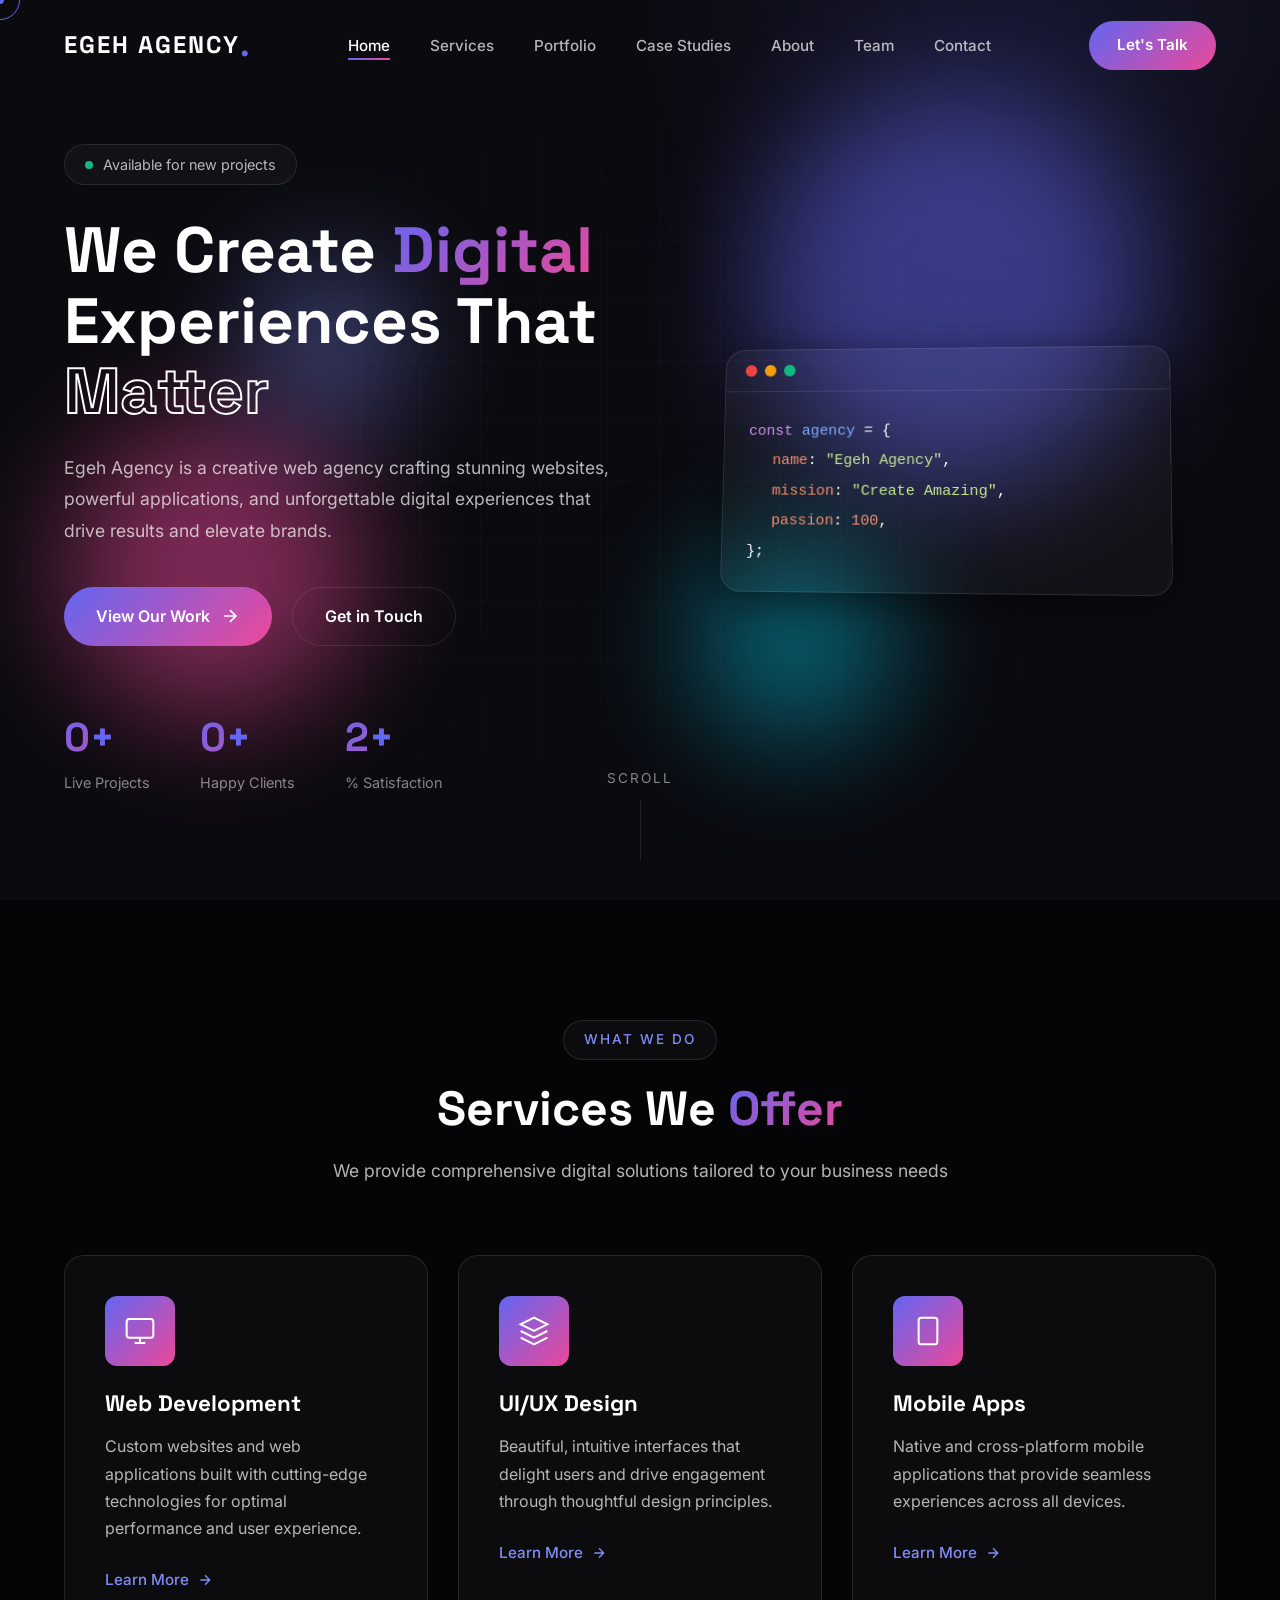
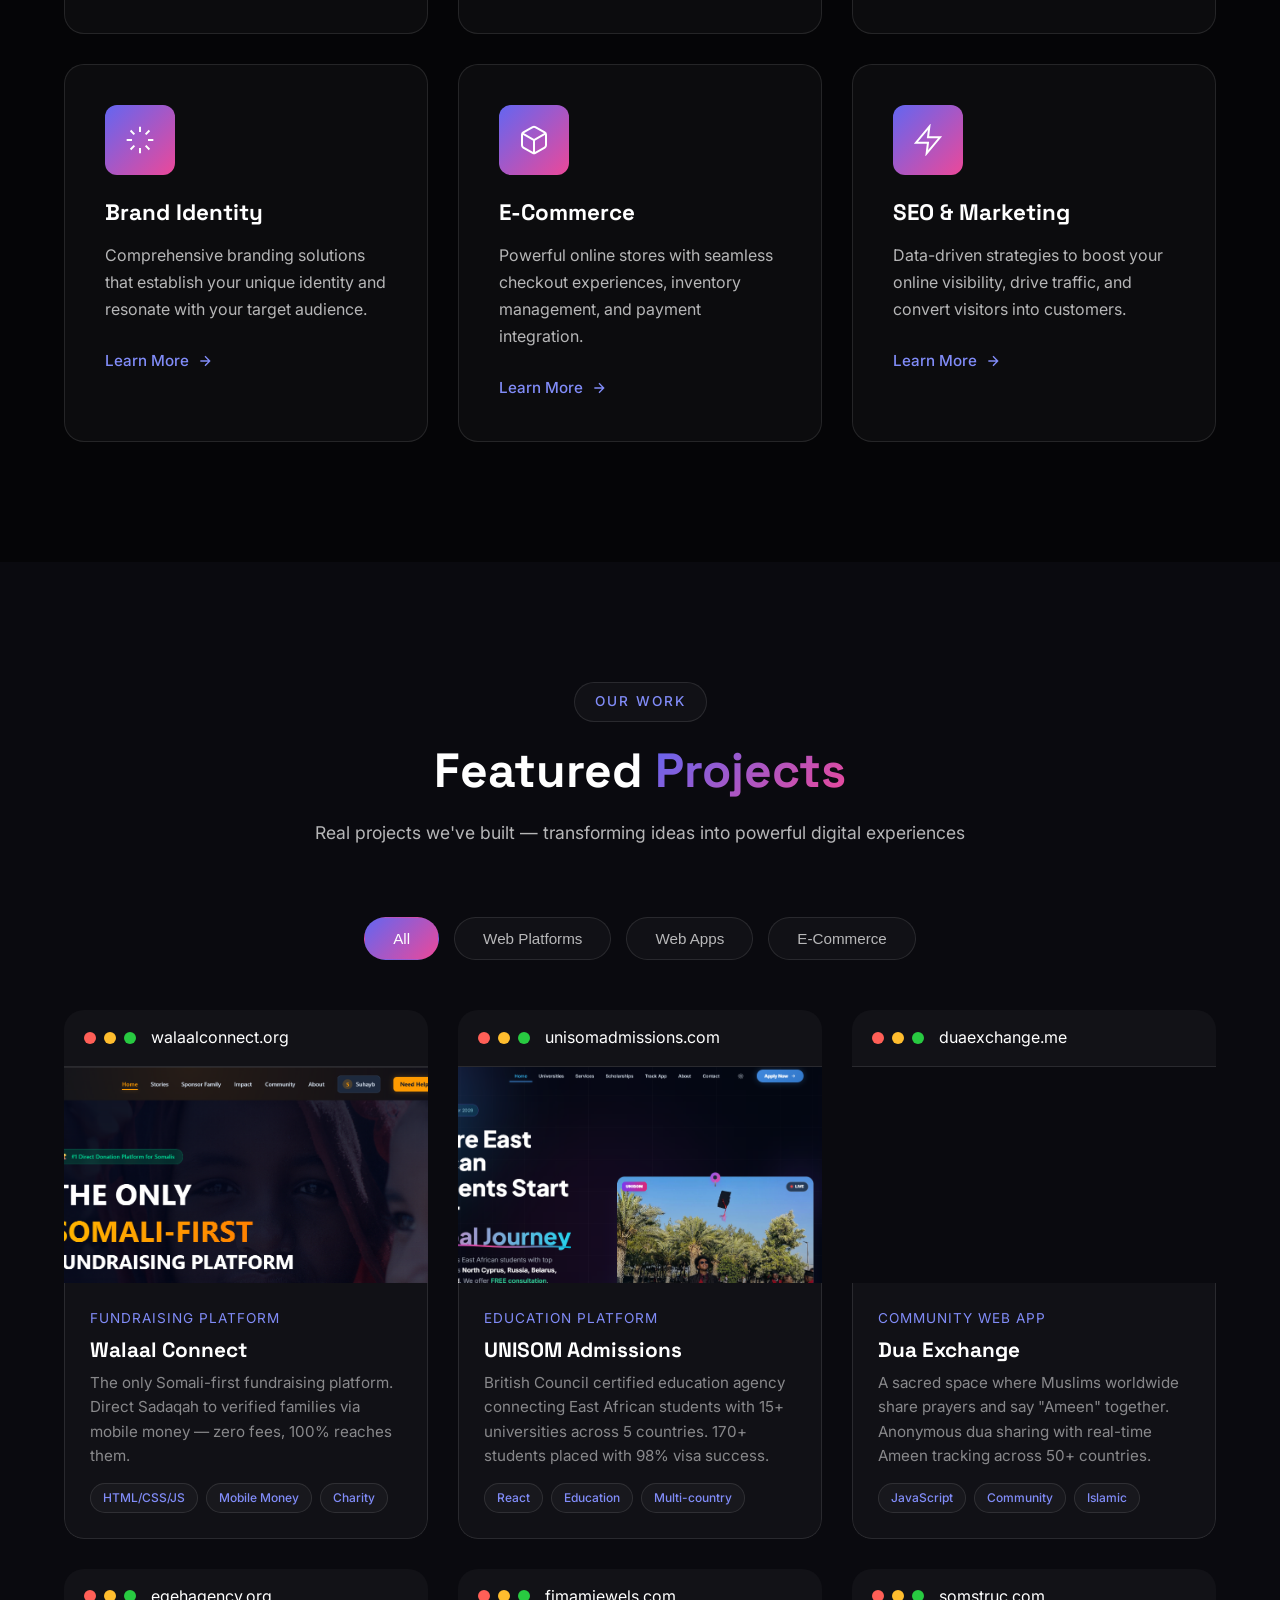
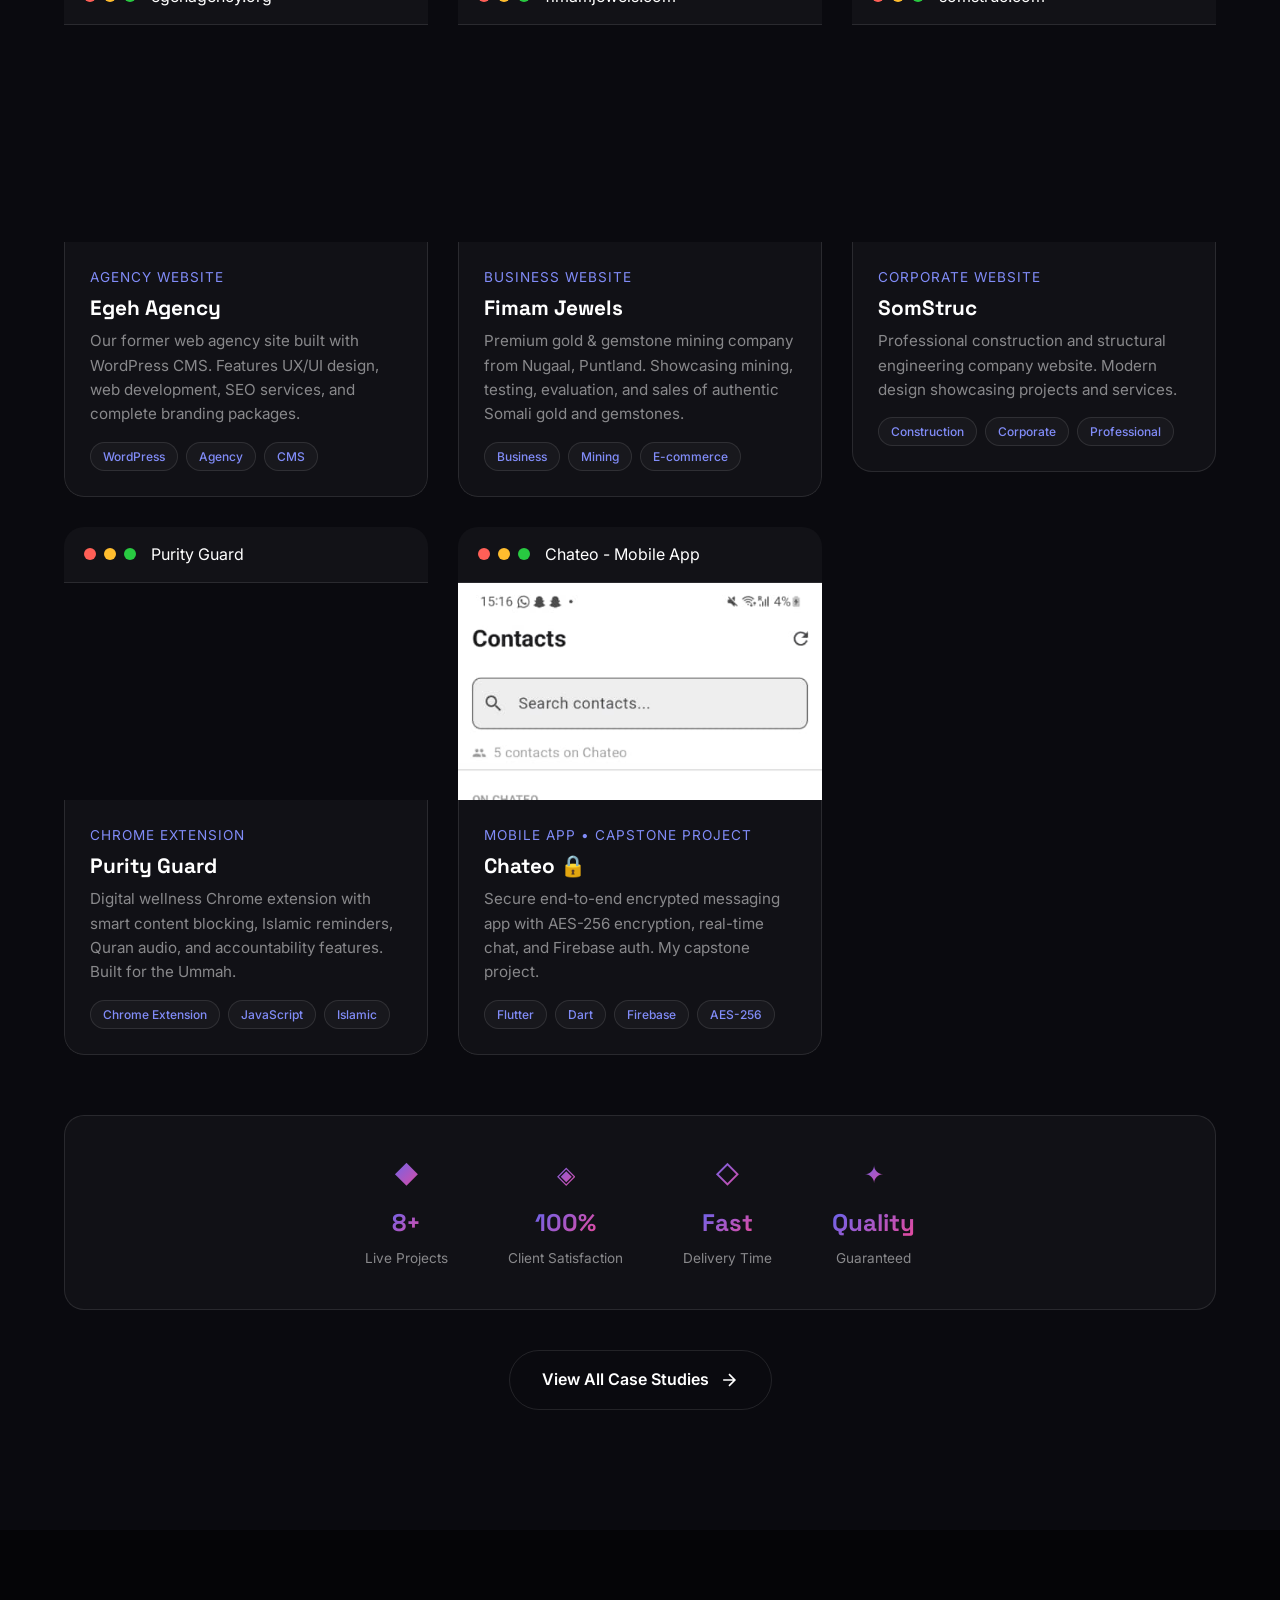
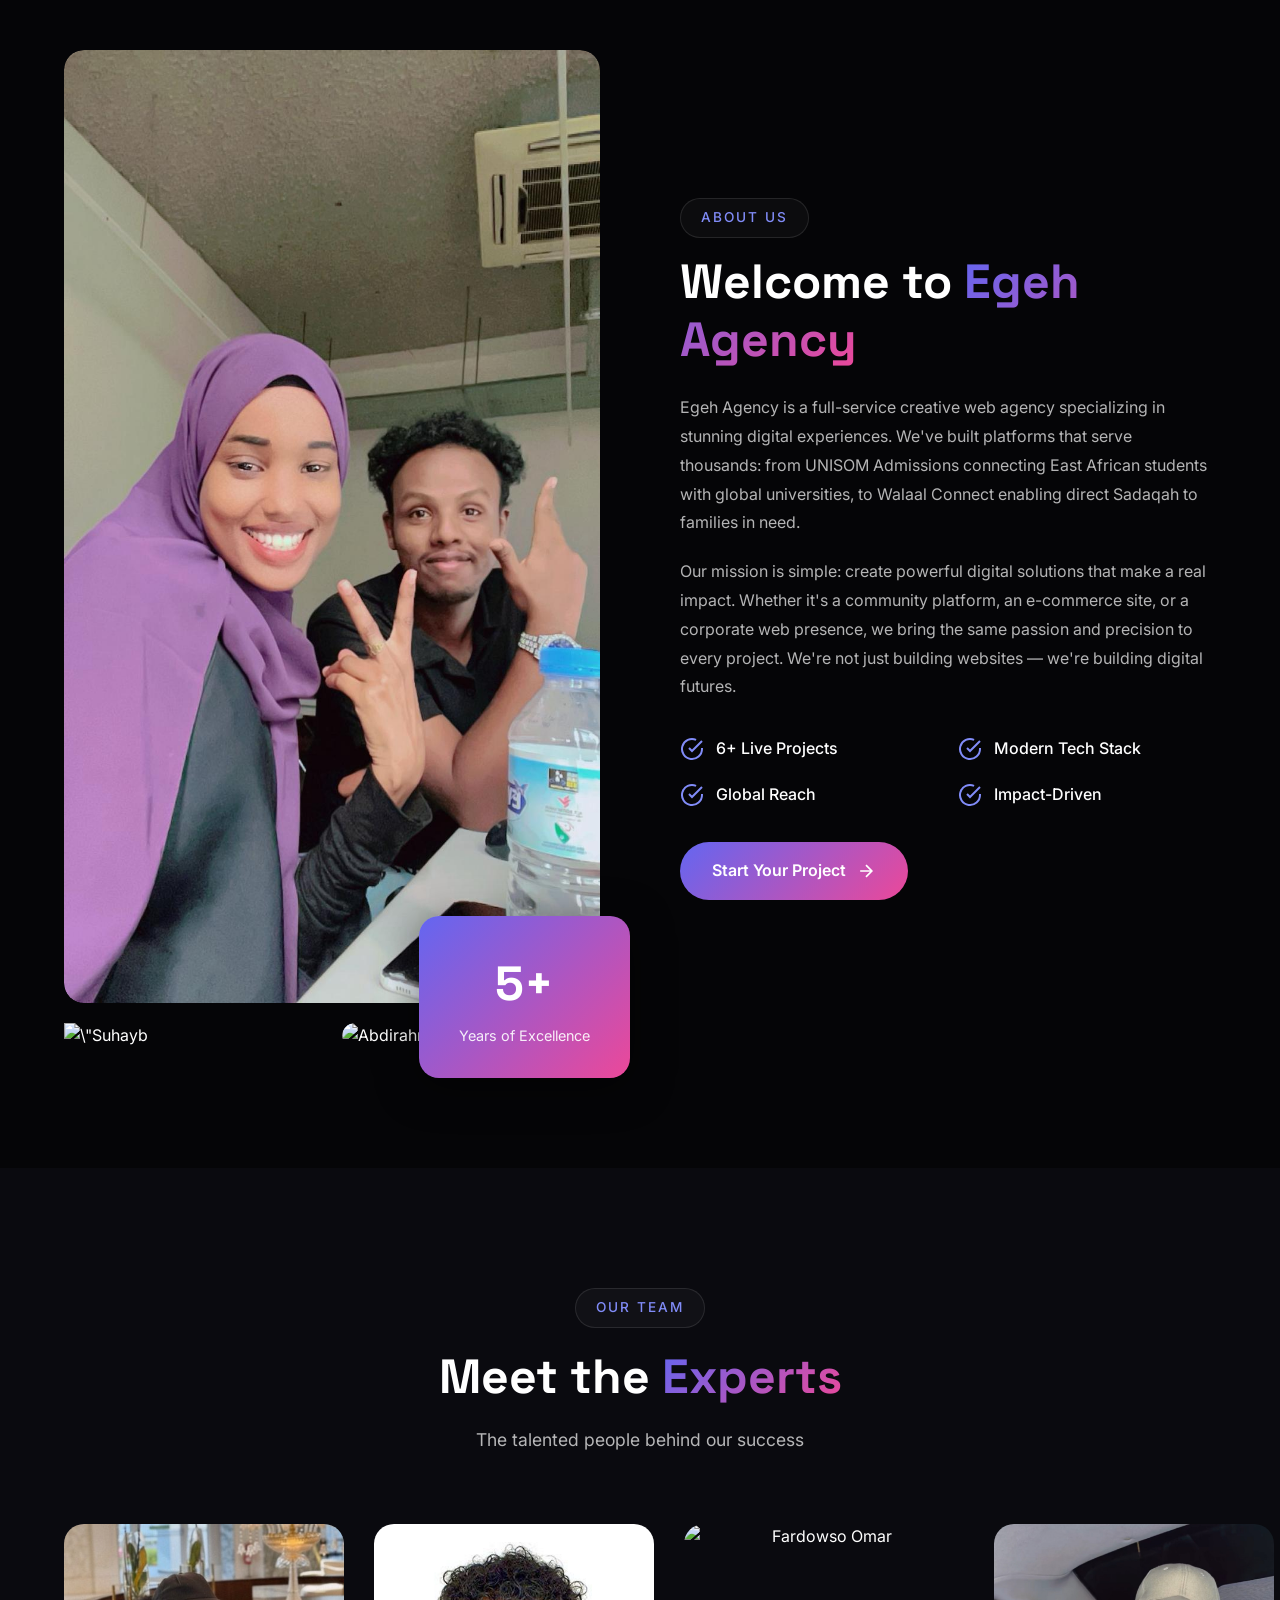
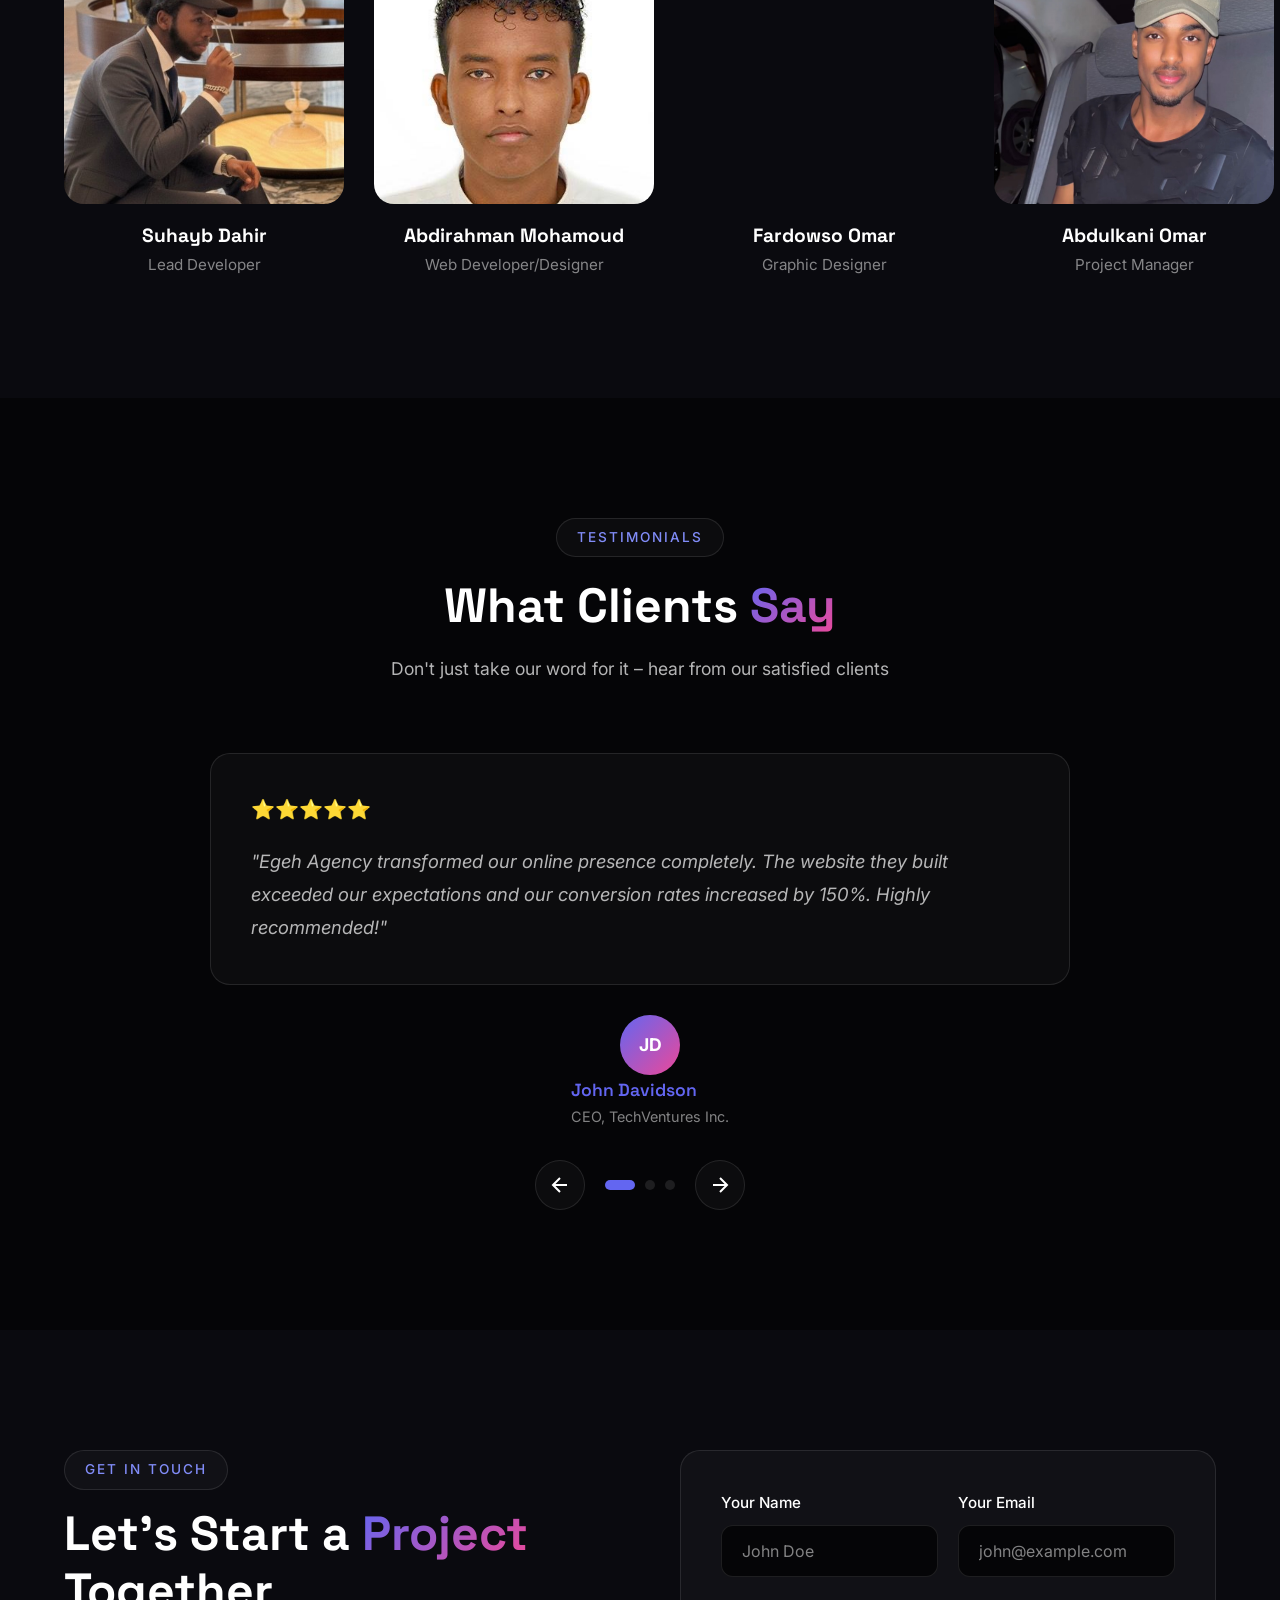
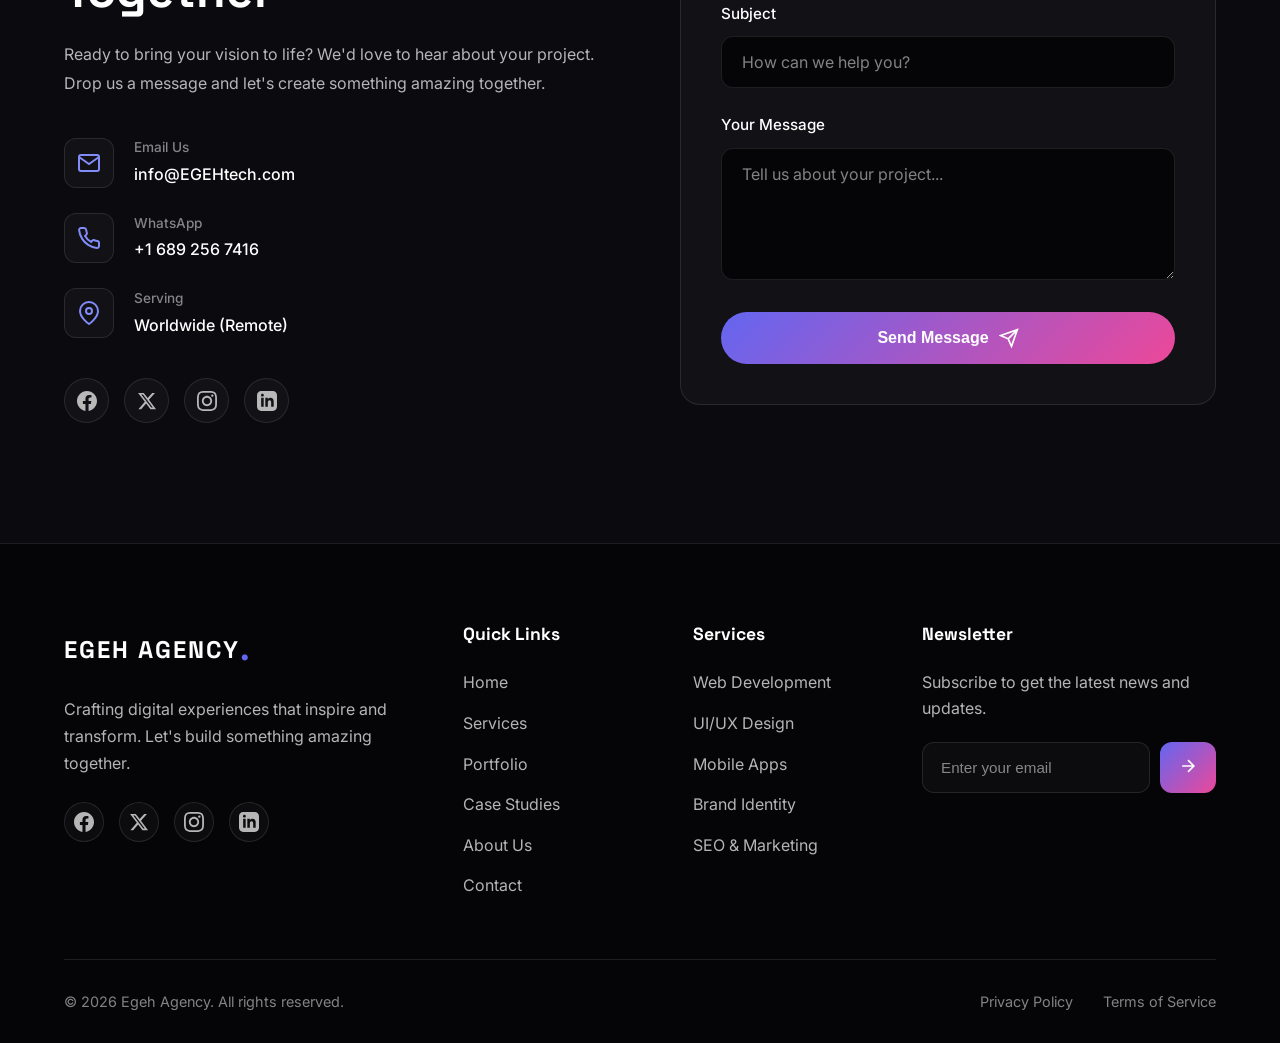
==== index.html @ 2e48b476 "Fix team photos - uniform size and crop watermark from suhayb pic" ====
<!DOCTYPE html>
<html lang="en">
<head>
    <meta charset="UTF-8">
    <meta name="viewport" content="width=device-width, initial-scale=1.0">
    <meta name="description" content="Egeh Agency - Creative Web Agency specializing in stunning digital experiences">
    <title>Egeh Agency | Creative Web Agency</title>
    <link rel="stylesheet" href="css/style.css">
    <link rel="preconnect" href="https://fonts.googleapis.com">
    <link rel="preconnect" href="https://fonts.gstatic.com" crossorigin>
    <link href="https://fonts.googleapis.com/css2?family=Inter:wght@300;400;500;600;700;800&family=Space+Grotesk:wght@400;500;600;700&display=swap" rel="stylesheet">
</head>
<body>
    <!-- Preloader -->
    <div class="preloader" id="preloader">
        <div class="loader">
            <span class="loader-text">EGEH AGENCY</span>
            <div class="loader-bar"></div>
        </div>
    </div>

    <!-- Cursor -->
    <div class="cursor" id="cursor"></div>
    <div class="cursor-follower" id="cursor-follower"></div>

    <!-- Navigation -->
    <nav class="navbar" id="navbar">
        <div class="nav-container">
            <a href="#" class="logo">
                <span class="logo-text">EGEH AGENCY</span>
                <span class="logo-dot">.</span>
            </a>
            <ul class="nav-menu" id="nav-menu">
                <li><a href="#home" class="nav-link active">Home</a></li>
                <li><a href="#services" class="nav-link">Services</a></li>
                <li><a href="#portfolio" class="nav-link">Portfolio</a></li>
                <li><a href="case-studies.html" class="nav-link">Case Studies</a></li>
                <li><a href="#about" class="nav-link">About</a></li>
                <li><a href="#team" class="nav-link">Team</a></li>
                <li><a href="#contact" class="nav-link">Contact</a></li>
            </ul>
            <a href="#contact" class="nav-cta">Let's Talk</a>
            <button class="nav-toggle" id="nav-toggle" aria-label="Toggle navigation">
                <span></span>
                <span></span>
                <span></span>
            </button>
        </div>
    </nav>

    <!-- Hero Section -->
    <section class="hero" id="home">
        <div class="hero-bg">
            <div class="hero-gradient"></div>
            <div class="hero-grid"></div>
            <div class="floating-shapes">
                <div class="shape shape-1"></div>
                <div class="shape shape-2"></div>
                <div class="shape shape-3"></div>
                <div class="shape shape-4"></div>
            </div>
        </div>
        <div class="hero-container">
            <div class="hero-content">
                <div class="hero-badge animate-fade-up">
                    <span class="badge-dot"></span>
                    <span>Available for new projects</span>
                </div>
                <h1 class="hero-title animate-fade-up">
                    We Create <span class="gradient-text">Digital</span>
                    <br>Experiences That
                    <br><span class="outline-text">Matter</span>
                </h1>
                <p class="hero-description animate-fade-up">
                    Egeh Agency is a creative web agency crafting stunning websites, 
                    powerful applications, and unforgettable digital experiences that 
                    drive results and elevate brands.
                </p>
                <div class="hero-cta animate-fade-up">
                    <a href="#portfolio" class="btn btn-primary">
                        <span>View Our Work</span>
                        <svg width="20" height="20" viewBox="0 0 24 24" fill="none" stroke="currentColor" stroke-width="2">
                            <path d="M5 12h14M12 5l7 7-7 7"/>
                        </svg>
                    </a>
                    <a href="#contact" class="btn btn-secondary">
                        <span>Get in Touch</span>
                    </a>
                </div>
                <div class="hero-stats animate-fade-up">
                    <div class="stat">
                        <span class="stat-number" data-count="6">0</span>
                        <span class="stat-label">Live Projects</span>
                    </div>
                    <div class="stat">
                        <span class="stat-number" data-count="15">0</span>
                        <span class="stat-label">Happy Clients</span>
                    </div>
                    <div class="stat">
                        <span class="stat-number" data-count="100">0</span>
                        <span class="stat-label">% Satisfaction</span>
                    </div>
                </div>
            </div>
            <div class="hero-visual animate-fade-left">
                <div class="hero-card">
                    <div class="card-header">
                        <div class="card-dots">
                            <span></span><span></span><span></span>
                        </div>
                    </div>
                    <div class="card-content">
                        <div class="code-line"><span class="code-keyword">const</span> <span class="code-var">agency</span> = {</div>
                        <div class="code-line indent"><span class="code-prop">name</span>: <span class="code-string">"Egeh Agency"</span>,</div>
                        <div class="code-line indent"><span class="code-prop">mission</span>: <span class="code-string">"Create Amazing"</span>,</div>
                        <div class="code-line indent"><span class="code-prop">passion</span>: <span class="code-number">100</span>,</div>
                        <div class="code-line">};</div>
                    </div>
                </div>
            </div>
        </div>
        <a href="#services" class="scroll-indicator">
            <span>Scroll</span>
            <div class="scroll-line"></div>
        </a>
    </section>

    <!-- Services Section -->
    <section class="services" id="services">
        <div class="container">
            <div class="section-header">
                <span class="section-tag">What We Do</span>
                <h2 class="section-title">Services We <span class="gradient-text">Offer</span></h2>
                <p class="section-description">
                    We provide comprehensive digital solutions tailored to your business needs
                </p>
            </div>
            <div class="services-grid">
                <article class="service-card" data-aos="fade-up">
                    <div class="service-icon">
                        <svg viewBox="0 0 24 24" fill="none" stroke="currentColor" stroke-width="1.5">
                            <rect x="2" y="3" width="20" height="14" rx="2"/>
                            <path d="M8 21h8M12 17v4"/>
                        </svg>
                    </div>
                    <h3 class="service-title">Web Development</h3>
                    <p class="service-description">
                        Custom websites and web applications built with cutting-edge technologies for optimal performance and user experience.
                    </p>
                    <a href="#contact" class="service-link">
                        <span>Learn More</span>
                        <svg width="16" height="16" viewBox="0 0 24 24" fill="none" stroke="currentColor" stroke-width="2">
                            <path d="M5 12h14M12 5l7 7-7 7"/>
                        </svg>
                    </a>
                </article>
                <article class="service-card" data-aos="fade-up" data-aos-delay="100">
                    <div class="service-icon">
                        <svg viewBox="0 0 24 24" fill="none" stroke="currentColor" stroke-width="1.5">
                            <path d="M12 2L2 7l10 5 10-5-10-5z"/>
                            <path d="M2 17l10 5 10-5"/>
                            <path d="M2 12l10 5 10-5"/>
                        </svg>
                    </div>
                    <h3 class="service-title">UI/UX Design</h3>
                    <p class="service-description">
                        Beautiful, intuitive interfaces that delight users and drive engagement through thoughtful design principles.
                    </p>
                    <a href="#contact" class="service-link">
                        <span>Learn More</span>
                        <svg width="16" height="16" viewBox="0 0 24 24" fill="none" stroke="currentColor" stroke-width="2">
                            <path d="M5 12h14M12 5l7 7-7 7"/>
                        </svg>
                    </a>
                </article>
                <article class="service-card" data-aos="fade-up" data-aos-delay="200">
                    <div class="service-icon">
                        <svg viewBox="0 0 24 24" fill="none" stroke="currentColor" stroke-width="1.5">
                            <rect x="5" y="2" width="14" height="20" rx="2"/>
                            <path d="M12 18h.01"/>
                        </svg>
                    </div>
                    <h3 class="service-title">Mobile Apps</h3>
                    <p class="service-description">
                        Native and cross-platform mobile applications that provide seamless experiences across all devices.
                    </p>
                    <a href="#contact" class="service-link">
                        <span>Learn More</span>
                        <svg width="16" height="16" viewBox="0 0 24 24" fill="none" stroke="currentColor" stroke-width="2">
                            <path d="M5 12h14M12 5l7 7-7 7"/>
                        </svg>
                    </a>
                </article>
                <article class="service-card" data-aos="fade-up" data-aos-delay="300">
                    <div class="service-icon">
                        <svg viewBox="0 0 24 24" fill="none" stroke="currentColor" stroke-width="1.5">
                            <path d="M12 2v4M12 18v4M4.93 4.93l2.83 2.83M16.24 16.24l2.83 2.83M2 12h4M18 12h4M4.93 19.07l2.83-2.83M16.24 7.76l2.83-2.83"/>
                        </svg>
                    </div>
                    <h3 class="service-title">Brand Identity</h3>
                    <p class="service-description">
                        Comprehensive branding solutions that establish your unique identity and resonate with your target audience.
                    </p>
                    <a href="#contact" class="service-link">
                        <span>Learn More</span>
                        <svg width="16" height="16" viewBox="0 0 24 24" fill="none" stroke="currentColor" stroke-width="2">
                            <path d="M5 12h14M12 5l7 7-7 7"/>
                        </svg>
                    </a>
                </article>
                <article class="service-card" data-aos="fade-up" data-aos-delay="400">
                    <div class="service-icon">
                        <svg viewBox="0 0 24 24" fill="none" stroke="currentColor" stroke-width="1.5">
                            <path d="M21 16V8a2 2 0 00-1-1.73l-7-4a2 2 0 00-2 0l-7 4A2 2 0 003 8v8a2 2 0 001 1.73l7 4a2 2 0 002 0l7-4A2 2 0 0021 16z"/>
                            <path d="M3.27 6.96L12 12.01l8.73-5.05M12 22.08V12"/>
                        </svg>
                    </div>
                    <h3 class="service-title">E-Commerce</h3>
                    <p class="service-description">
                        Powerful online stores with seamless checkout experiences, inventory management, and payment integration.
                    </p>
                    <a href="#contact" class="service-link">
                        <span>Learn More</span>
                        <svg width="16" height="16" viewBox="0 0 24 24" fill="none" stroke="currentColor" stroke-width="2">
                            <path d="M5 12h14M12 5l7 7-7 7"/>
                        </svg>
                    </a>
                </article>
                <article class="service-card" data-aos="fade-up" data-aos-delay="500">
                    <div class="service-icon">
                        <svg viewBox="0 0 24 24" fill="none" stroke="currentColor" stroke-width="1.5">
                            <path d="M13 2L3 14h9l-1 8 10-12h-9l1-8z"/>
                        </svg>
                    </div>
                    <h3 class="service-title">SEO & Marketing</h3>
                    <p class="service-description">
                        Data-driven strategies to boost your online visibility, drive traffic, and convert visitors into customers.
                    </p>
                    <a href="#contact" class="service-link">
                        <span>Learn More</span>
                        <svg width="16" height="16" viewBox="0 0 24 24" fill="none" stroke="currentColor" stroke-width="2">
                            <path d="M5 12h14M12 5l7 7-7 7"/>
                        </svg>
                    </a>
                </article>
            </div>
        </div>
    </section>

    <!-- Portfolio Section -->
    <section class="portfolio" id="portfolio">
        <div class="container">
            <div class="section-header">
                <span class="section-tag">Our Work</span>
                <h2 class="section-title">Featured <span class="gradient-text">Projects</span></h2>
                <p class="section-description">
                    Real projects we've built — transforming ideas into powerful digital experiences
                </p>
            </div>
            <div class="portfolio-filter">
                <button class="filter-btn active" data-filter="all">All</button>
                <button class="filter-btn" data-filter="web">Web Platforms</button>
                <button class="filter-btn" data-filter="app">Web Apps</button>
                <button class="filter-btn" data-filter="ecommerce">E-Commerce</button>
            </div>
            <div class="portfolio-grid">
                <!-- Walaal Connect -->
                <article class="portfolio-item" data-category="web">
                    <div class="portfolio-image">
                        <div class="browser-frame">
                            <div class="browser-header">
                                <div class="browser-dots">
                                    <span></span><span></span><span></span>
                                </div>
                                <div class="browser-address">walaalconnect.org</div>
                            </div>
                            <div class="browser-content">
                                <img src="assets/walaal.png" alt="Walaal Connect Preview" loading="lazy">
                            </div>
                        </div>
                        <div class="portfolio-overlay">
                            <a href="https://walaalconnect.org/" target="_blank" class="portfolio-link">View Live Site</a>
                            <a href="case-walaal.html" class="portfolio-link secondary">Case Study</a>
                        </div>
                    </div>
                    <div class="portfolio-info">
                        <span class="portfolio-category">Fundraising Platform</span>
                        <h3 class="portfolio-title">Walaal Connect</h3>
                        <p class="portfolio-description">The only Somali-first fundraising platform. Direct Sadaqah to verified families via mobile money — zero fees, 100% reaches them.</p>
                        <div class="portfolio-tags">
                            <span>HTML/CSS/JS</span>
                            <span>Mobile Money</span>
                            <span>Charity</span>
                        </div>
                    </div>
                </article>
                
                <!-- UNISOM Admissions -->
                <article class="portfolio-item" data-category="web">
                    <div class="portfolio-image">
                        <div class="browser-frame">
                            <div class="browser-header">
                                <div class="browser-dots">
                                    <span></span><span></span><span></span>
                                </div>
                                <div class="browser-address">unisomadmissions.com</div>
                            </div>
                            <div class="browser-content">
                                <img src="assets/unisom.png" alt="UNISOM Admissions Preview" loading="lazy">
                            </div>
                        </div>
                        <div class="portfolio-overlay">
                            <a href="https://unisomadmissions.com/" target="_blank" class="portfolio-link">View Live Site</a>
                            <a href="case-unisom.html" class="portfolio-link secondary">Case Study</a>
                        </div>
                    </div>
                    <div class="portfolio-info">
                        <span class="portfolio-category">Education Platform</span>
                        <h3 class="portfolio-title">UNISOM Admissions</h3>
                        <p class="portfolio-description">British Council certified education agency connecting East African students with 15+ universities across 5 countries. 170+ students placed with 98% visa success.</p>
                        <div class="portfolio-tags">
                            <span>React</span>
                            <span>Education</span>
                            <span>Multi-country</span>
                        </div>
                    </div>
                </article>
                
                <!-- Dua Exchange -->
                <article class="portfolio-item" data-category="app">
                    <div class="portfolio-image">
                        <div class="browser-frame">
                            <div class="browser-header">
                                <div class="browser-dots">
                                    <span></span><span></span><span></span>
                                </div>
                                <div class="browser-address">duaexchange.me</div>
                            </div>
                            <div class="browser-content">
                                <iframe src="https://duaexchange.me/" title="Dua Exchange Preview" loading="lazy"></iframe>
                            </div>
                        </div>
                        <div class="portfolio-overlay">
                            <a href="https://duaexchange.me/" target="_blank" class="portfolio-link">View Live Site</a>
                            <a href="case-dua.html" class="portfolio-link secondary">Case Study</a>
                        </div>
                    </div>
                    <div class="portfolio-info">
                        <span class="portfolio-category">Community Web App</span>
                        <h3 class="portfolio-title">Dua Exchange</h3>
                        <p class="portfolio-description">A sacred space where Muslims worldwide share prayers and say "Ameen" together. Anonymous dua sharing with real-time Ameen tracking across 50+ countries.</p>
                        <div class="portfolio-tags">
                            <span>JavaScript</span>
                            <span>Community</span>
                            <span>Islamic</span>
                        </div>
                    </div>
                </article>
                
                <!-- Egeh Agency (Former Site) -->
                <article class="portfolio-item" data-category="web">
                    <div class="portfolio-image">
                        <div class="browser-frame">
                            <div class="browser-header">
                                <div class="browser-dots">
                                    <span></span><span></span><span></span>
                                </div>
                                <div class="browser-address">egehagency.org</div>
                            </div>
                            <div class="browser-content">
                                <iframe src="https://egehagency.org/" title="Egeh Agency Preview" loading="lazy"></iframe>
                            </div>
                        </div>
                        <div class="portfolio-overlay">
                            <a href="https://egehagency.org/" target="_blank" class="portfolio-link">View Live Site</a>
                            <a href="case-egeh.html" class="portfolio-link secondary">Case Study</a>
                        </div>
                    </div>
                    <div class="portfolio-info">
                        <span class="portfolio-category">Agency Website</span>
                        <h3 class="portfolio-title">Egeh Agency</h3>
                        <p class="portfolio-description">Our former web agency site built with WordPress CMS. Features UX/UI design, web development, SEO services, and complete branding packages.</p>
                        <div class="portfolio-tags">
                            <span>WordPress</span>
                            <span>Agency</span>
                            <span>CMS</span>
                        </div>
                    </div>
                </article>
                
                <!-- Fimam Jewels -->
                <article class="portfolio-item" data-category="ecommerce">
                    <div class="portfolio-image">
                        <div class="browser-frame">
                            <div class="browser-header">
                                <div class="browser-dots">
                                    <span></span><span></span><span></span>
                                </div>
                                <div class="browser-address">fimamjewels.com</div>
                            </div>
                            <div class="browser-content">
                                <iframe src="https://fimamjewels.com/" title="Fimam Jewels Preview" loading="lazy"></iframe>
                            </div>
                        </div>
                        <div class="portfolio-overlay">
                            <a href="https://fimamjewels.com/" target="_blank" class="portfolio-link">View Live Site</a>
                            <a href="case-fimam.html" class="portfolio-link secondary">Case Study</a>
                        </div>
                    </div>
                    <div class="portfolio-info">
                        <span class="portfolio-category">Business Website</span>
                        <h3 class="portfolio-title">Fimam Jewels</h3>
                        <p class="portfolio-description">Premium gold & gemstone mining company from Nugaal, Puntland. Showcasing mining, testing, evaluation, and sales of authentic Somali gold and gemstones.</p>
                        <div class="portfolio-tags">
                            <span>Business</span>
                            <span>Mining</span>
                            <span>E-commerce</span>
                        </div>
                    </div>
                </article>
                
                <!-- SomStruc -->
                <article class="portfolio-item" data-category="web">
                    <div class="portfolio-image">
                        <div class="browser-frame">
                            <div class="browser-header">
                                <div class="browser-dots">
                                    <span></span><span></span><span></span>
                                </div>
                                <div class="browser-address">somstruc.com</div>
                            </div>
                            <div class="browser-content">
                                <iframe src="https://somstruc.com/" title="SomStruc Preview" loading="lazy"></iframe>
                            </div>
                        </div>
                        <div class="portfolio-overlay">
                            <a href="https://somstruc.com/" target="_blank" class="portfolio-link">View Live Site</a>
                            <a href="case-somstruc.html" class="portfolio-link secondary">Case Study</a>
                        </div>
                    </div>
                    <div class="portfolio-info">
                        <span class="portfolio-category">Corporate Website</span>
                        <h3 class="portfolio-title">SomStruc</h3>
                        <p class="portfolio-description">Professional construction and structural engineering company website. Modern design showcasing projects and services.</p>
                        <div class="portfolio-tags">
                            <span>Construction</span>
                            <span>Corporate</span>
                            <span>Professional</span>
                        </div>
                    </div>
                </article>
                
                <!-- Purity Guard -->
                <article class="portfolio-item" data-category="app">
                    <div class="portfolio-image">
                        <div class="browser-frame">
                            <div class="browser-header">
                                <div class="browser-dots">
                                    <span></span><span></span><span></span>
                                </div>
                                <div class="browser-address">Purity Guard</div>
                            </div>
                            <div class="browser-content">
                                <iframe src="https://suhayblegend.github.io/purity-guard/" title="Purity Guard Preview" loading="lazy"></iframe>
                            </div>
                        </div>
                        <div class="portfolio-overlay">
                            <a href="https://suhayblegend.github.io/purity-guard/" target="_blank" class="portfolio-link">View Live Site</a>
                            <a href="case-purity.html" class="portfolio-link secondary">Case Study</a>
                        </div>
                    </div>
                    <div class="portfolio-info">
                        <span class="portfolio-category">Chrome Extension</span>
                        <h3 class="portfolio-title">Purity Guard</h3>
                        <p class="portfolio-description">Digital wellness Chrome extension with smart content blocking, Islamic reminders, Quran audio, and accountability features. Built for the Ummah.</p>
                        <div class="portfolio-tags">
                            <span>Chrome Extension</span>
                            <span>JavaScript</span>
                            <span>Islamic</span>
                        </div>
                    </div>
                </article>
                
                <!-- Chateo -->
                <article class="portfolio-item" data-category="app">
                    <div class="portfolio-image">
                        <div class="browser-frame mobile-frame">
                            <div class="browser-header">
                                <div class="browser-dots">
                                    <span></span><span></span><span></span>
                                </div>
                                <div class="browser-address">Chateo - Mobile App</div>
                            </div>
                            <div class="browser-content">
                                <img src="assets/chateo.jpeg" alt="Chateo App Preview" loading="lazy">
                            </div>
                        </div>
                        <div class="portfolio-overlay">
                            <a href="#" class="portfolio-link coming-soon">Coming Soon to Play Store</a>
                            <a href="case-chateo.html" class="portfolio-link secondary">Case Study</a>
                        </div>
                    </div>
                    <div class="portfolio-info">
                        <span class="portfolio-category">Mobile App • Capstone Project</span>
                        <h3 class="portfolio-title">Chateo 🔒</h3>
                        <p class="portfolio-description">Secure end-to-end encrypted messaging app with AES-256 encryption, real-time chat, and Firebase auth. My capstone project.</p>
                        <div class="portfolio-tags">
                            <span>Flutter</span>
                            <span>Dart</span>
                            <span>Firebase</span>
                            <span>AES-256</span>
                        </div>
                    </div>
                </article>
            </div>
            
            <!-- Portfolio Stats -->
            <div class="portfolio-stats-bar">
                <div class="portfolio-stat-item">
                    <span class="stat-icon">◆</span>
                    <span class="stat-value">8+</span>
                    <span class="stat-text">Live Projects</span>
                </div>
                <div class="portfolio-stat-item">
                    <span class="stat-icon">◈</span>
                    <span class="stat-value">100%</span>
                    <span class="stat-text">Client Satisfaction</span>
                </div>
                <div class="portfolio-stat-item">
                    <span class="stat-icon">◇</span>
                    <span class="stat-value">Fast</span>
                    <span class="stat-text">Delivery Time</span>
                </div>
                <div class="portfolio-stat-item">
                    <span class="stat-icon">✦</span>
                    <span class="stat-value">Quality</span>
                    <span class="stat-text">Guaranteed</span>
                </div>
            </div>
            
            <!-- View All Case Studies -->
            <div class="portfolio-cta">
                <a href="case-studies.html" class="btn btn-secondary">
                    <span>View All Case Studies</span>
                    <svg width="20" height="20" viewBox="0 0 24 24" fill="none" stroke="currentColor" stroke-width="2">
                        <path d="M5 12h14M12 5l7 7-7 7"/>
                    </svg>
                </a>
            </div>
        </div>
    </section>

    <!-- About Section -->
    <section class="about" id="about">
        <div class="container">
            <div class="about-wrapper">
                <div class="about-visual">
                    <div class="about-image-grid">
                        <div class="about-image about-image-1">
                            <img src="assets/groupphoto.jpeg" alt="Egeh Agency Team" style="width: 100%; height: 100%; object-fit: cover; border-radius: 20px;">
                        </div>
                        <div class=\"about-image about-image-2\">
                            <img src=\"assets/suhayb.jpeg\" alt=\"Suhayb in Office\" style=\"width: 100%; height: 100%; object-fit: cover; object-position: center top; border-radius: 20px;\">
                        </div>
                        <div class="about-image about-image-3">
                            <img src="assets/abrahmaninoffice.png" alt="Abdirahman in Office" style="width: 100%; height: 100%; object-fit: cover; border-radius: 20px;">
                        </div>
                    </div>
                    <div class="about-experience">
                        <span class="experience-number">5+</span>
                        <span class="experience-text">Years of Excellence</span>
                    </div>
                </div>
                <div class="about-content">
                    <span class="section-tag">About Us</span>
                    <h2 class="section-title">Welcome to <span class="gradient-text">Egeh Agency</span></h2>
                    <p class="about-text">
                        Egeh Agency is a full-service creative web agency specializing in stunning digital experiences. We've built platforms that serve thousands: from UNISOM Admissions connecting East African students with global universities, to Walaal Connect enabling direct Sadaqah to families in need.
                    </p>
                    <p class="about-text">
                        Our mission is simple: create powerful digital solutions that make a real impact. Whether it's a community platform, an e-commerce site, or a corporate web presence, we bring the same passion and precision to every project. We're not just building websites — we're building digital futures.
                    </p>
                    <div class="about-features">
                        <div class="feature">
                            <div class="feature-icon">
                                <svg viewBox="0 0 24 24" fill="none" stroke="currentColor" stroke-width="2">
                                    <path d="M22 11.08V12a10 10 0 11-5.93-9.14"/>
                                    <path d="M22 4L12 14.01l-3-3"/>
                                </svg>
                            </div>
                            <span>6+ Live Projects</span>
                        </div>
                        <div class="feature">
                            <div class="feature-icon">
                                <svg viewBox="0 0 24 24" fill="none" stroke="currentColor" stroke-width="2">
                                    <path d="M22 11.08V12a10 10 0 11-5.93-9.14"/>
                                    <path d="M22 4L12 14.01l-3-3"/>
                                </svg>
                            </div>
                            <span>Modern Tech Stack</span>
                        </div>
                        <div class="feature">
                            <div class="feature-icon">
                                <svg viewBox="0 0 24 24" fill="none" stroke="currentColor" stroke-width="2">
                                    <path d="M22 11.08V12a10 10 0 11-5.93-9.14"/>
                                    <path d="M22 4L12 14.01l-3-3"/>
                                </svg>
                            </div>
                            <span>Global Reach</span>
                        </div>
                        <div class="feature">
                            <div class="feature-icon">
                                <svg viewBox="0 0 24 24" fill="none" stroke="currentColor" stroke-width="2">
                                    <path d="M22 11.08V12a10 10 0 11-5.93-9.14"/>
                                    <path d="M22 4L12 14.01l-3-3"/>
                                </svg>
                            </div>
                            <span>Impact-Driven</span>
                        </div>
                    </div>
                    <a href="#contact" class="btn btn-primary">
                        <span>Start Your Project</span>
                        <svg width="20" height="20" viewBox="0 0 24 24" fill="none" stroke="currentColor" stroke-width="2">
                            <path d="M5 12h14M12 5l7 7-7 7"/>
                        </svg>
                    </a>
                </div>
            </div>
        </div>
    </section>

    <!-- Team Section -->
    <section class="team" id="team">
        <div class="container">
            <div class="section-header">
                <span class="section-tag">Our Team</span>
                <h2 class="section-title">Meet the <span class="gradient-text">Experts</span></h2>
                <p class="section-description">
                    The talented people behind our success
                </p>
            </div>
            <div class="team-grid">
                <article class="team-card">
                    <div class="team-image">
                        <img src="assets/ceoinoffice.jpeg" alt="Suhayb Dahir" style="width: 100%; height: 100%; object-fit: cover;">
                        <div class="team-socials">
                            <a href="https://www.facebook.com/suhayb.dahir.7" aria-label="Facebook" target="_blank"><svg viewBox="0 0 24 24" fill="currentColor" width="20" height="20"><path d="M24 12.073c0-6.627-5.373-12-12-12s-12 5.373-12 12c0 5.99 4.388 10.954 10.125 11.854v-8.385H7.078v-3.47h3.047V9.43c0-3.007 1.792-4.669 4.533-4.669 1.312 0 2.686.235 2.686.235v2.953H15.83c-1.491 0-1.956.925-1.956 1.874v2.25h3.328l-.532 3.47h-2.796v8.385C19.612 23.027 24 18.062 24 12.073z"/></svg></a>
                            <a href="https://github.com/suhayblegend" aria-label="GitHub" target="_blank"><svg viewBox="0 0 24 24" fill="currentColor" width="20" height="20"><path d="M12 0c-6.626 0-12 5.373-12 12 0 5.302 3.438 9.8 8.207 11.387.599.111.793-.261.793-.577v-2.234c-3.338.726-4.033-1.416-4.033-1.416-.546-1.387-1.333-1.756-1.333-1.756-1.089-.745.083-.729.083-.729 1.205.084 1.839 1.237 1.839 1.237 1.07 1.834 2.807 1.304 3.492.997.107-.775.418-1.305.762-1.604-2.665-.305-5.467-1.334-5.467-5.931 0-1.311.469-2.381 1.236-3.221-.124-.303-.535-1.524.117-3.176 0 0 1.008-.322 3.301 1.23.957-.266 1.983-.399 3.003-.404 1.02.005 2.047.138 3.006.404 2.291-1.552 3.297-1.23 3.297-1.23.653 1.653.242 2.874.118 3.176.77.84 1.235 1.911 1.235 3.221 0 4.609-2.807 5.624-5.479 5.921.43.372.823 1.102.823 2.222v3.293c0 .319.192.694.801.576 4.765-1.589 8.199-6.086 8.199-11.386 0-6.627-5.373-12-12-12z"/></svg></a>
                            <a href="https://www.instagram.com/suhayb_the_inevitable/" aria-label="Instagram" target="_blank"><svg viewBox="0 0 24 24" fill="currentColor" width="20" height="20"><path d="M12 2.163c3.204 0 3.584.012 4.85.07 3.252.148 4.771 1.691 4.919 4.919.058 1.265.069 1.645.069 4.849 0 3.205-.012 3.584-.069 4.849-.149 3.225-1.664 4.771-4.919 4.919-1.266.058-1.644.07-4.85.07-3.204 0-3.584-.012-4.849-.07-3.26-.149-4.771-1.699-4.919-4.92-.058-1.265-.07-1.644-.07-4.849 0-3.204.013-3.583.07-4.849.149-3.227 1.664-4.771 4.919-4.919 1.266-.057 1.645-.069 4.849-.069zm0-2.163c-3.259 0-3.667.014-4.947.072-4.358.2-6.78 2.618-6.98 6.98-.059 1.281-.073 1.689-.073 4.948 0 3.259.014 3.668.072 4.948.2 4.358 2.618 6.78 6.98 6.98 1.281.058 1.689.072 4.948.072 3.259 0 3.668-.014 4.948-.072 4.354-.2 6.782-2.618 6.979-6.98.059-1.28.073-1.689.073-4.948 0-3.259-.014-3.667-.072-4.947-.196-4.354-2.617-6.78-6.979-6.98-1.281-.059-1.69-.073-4.949-.073zm0 5.838c-3.403 0-6.162 2.759-6.162 6.162s2.759 6.163 6.162 6.163 6.162-2.759 6.162-6.163c0-3.403-2.759-6.162-6.162-6.162zm0 10.162c-2.209 0-4-1.79-4-4 0-2.209 1.791-4 4-4s4 1.791 4 4c0 2.21-1.791 4-4 4zm6.406-11.845c-.796 0-1.441.645-1.441 1.44s.645 1.44 1.441 1.44c.795 0 1.439-.645 1.439-1.44s-.644-1.44-1.439-1.44z"/></svg></a>
                        </div>
                    </div>
                    <div class="team-info">
                        <h3 class="team-name">Suhayb Dahir</h3>
                        <span class="team-role">Lead Developer</span>
                    </div>
                </article>
                <article class="team-card">
                    <div class="team-image">
                        <img src="assets/abdrahman.jpeg" alt="Abdirahman Mohamoud" style="width: 100%; height: 100%; object-fit: cover;">
                        <div class="team-socials">
                            <a href="https://www.linkedin.com/in/abdirahman-mohamoud-9104362a7/" aria-label="LinkedIn" target="_blank"><svg viewBox="0 0 24 24" fill="currentColor" width="20" height="20"><path d="M19 0h-14c-2.761 0-5 2.239-5 5v14c0 2.761 2.239 5 5 5h14c2.762 0 5-2.239 5-5v-14c0-2.761-2.238-5-5-5zm-11 19h-3v-11h3v11zm-1.5-12.268c-.966 0-1.75-.79-1.75-1.764s.784-1.764 1.75-1.764 1.75.79 1.75 1.764-.783 1.764-1.75 1.764zm13.5 12.268h-3v-5.604c0-3.368-4-3.113-4 0v5.604h-3v-11h3v1.765c1.396-2.586 7-2.777 7 2.476v6.759z"/></svg></a>
                            <a href="https://www.instagram.com/abdirahman_awif" aria-label="Instagram" target="_blank"><svg viewBox="0 0 24 24" fill="currentColor" width="20" height="20"><path d="M12 2.163c3.204 0 3.584.012 4.85.07 3.252.148 4.771 1.691 4.919 4.919.058 1.265.069 1.645.069 4.849 0 3.205-.012 3.584-.069 4.849-.149 3.225-1.664 4.771-4.919 4.919-1.266.058-1.644.07-4.85.07-3.204 0-3.584-.012-4.849-.07-3.26-.149-4.771-1.699-4.919-4.92-.058-1.265-.07-1.644-.07-4.849 0-3.204.013-3.583.07-4.849.149-3.227 1.664-4.771 4.919-4.919 1.266-.057 1.645-.069 4.849-.069zm0-2.163c-3.259 0-3.667.014-4.947.072-4.358.2-6.78 2.618-6.98 6.98-.059 1.281-.073 1.689-.073 4.948 0 3.259.014 3.668.072 4.948.2 4.358 2.618 6.78 6.98 6.98 1.281.058 1.689.072 4.948.072 3.259 0 3.668-.014 4.948-.072 4.354-.2 6.782-2.618 6.979-6.98.059-1.28.073-1.689.073-4.948 0-3.259-.014-3.667-.072-4.947-.196-4.354-2.617-6.78-6.979-6.98-1.281-.059-1.69-.073-4.949-.073zm0 5.838c-3.403 0-6.162 2.759-6.162 6.162s2.759 6.163 6.162 6.163 6.162-2.759 6.162-6.163c0-3.403-2.759-6.162-6.162-6.162zm0 10.162c-2.209 0-4-1.79-4-4 0-2.209 1.791-4 4-4s4 1.791 4 4c0 2.21-1.791 4-4 4zm6.406-11.845c-.796 0-1.441.645-1.441 1.44s.645 1.44 1.441 1.44c.795 0 1.439-.645 1.439-1.44s-.644-1.44-1.439-1.44z"/></svg></a>
                        </div>
                    </div>
                    <div class="team-info">
                        <h3 class="team-name">Abdirahman Mohamoud</h3>
                        <span class="team-role">Web Developer/Designer</span>
                    </div>
                </article>
                <article class="team-card">
                    <div class="team-image">
                        <img src="assets/fardowza.png" alt="Fardowso Omar" style="width: 100%; height: 100%; object-fit: cover;">
                        <div class="team-socials">
                            <a href="https://www.facebook.com/fardowzo.aadanomar.5" aria-label="Facebook" target="_blank"><svg viewBox="0 0 24 24" fill="currentColor" width="20" height="20"><path d="M24 12.073c0-6.627-5.373-12-12-12s-12 5.373-12 12c0 5.99 4.388 10.954 10.125 11.854v-8.385H7.078v-3.47h3.047V9.43c0-3.007 1.792-4.669 4.533-4.669 1.312 0 2.686.235 2.686.235v2.953H15.83c-1.491 0-1.956.925-1.956 1.874v2.25h3.328l-.532 3.47h-2.796v8.385C19.612 23.027 24 18.062 24 12.073z"/></svg></a>
                            <a href="#" aria-label="Instagram"><svg viewBox="0 0 24 24" fill="currentColor" width="20" height="20"><path d="M12 2.163c3.204 0 3.584.012 4.85.07 3.252.148 4.771 1.691 4.919 4.919.058 1.265.069 1.645.069 4.849 0 3.205-.012 3.584-.069 4.849-.149 3.225-1.664 4.771-4.919 4.919-1.266.058-1.644.07-4.85.07-3.204 0-3.584-.012-4.849-.07-3.26-.149-4.771-1.699-4.919-4.92-.058-1.265-.07-1.644-.07-4.849 0-3.204.013-3.583.07-4.849.149-3.227 1.664-4.771 4.919-4.919 1.266-.057 1.645-.069 4.849-.069zm0-2.163c-3.259 0-3.667.014-4.947.072-4.358.2-6.78 2.618-6.98 6.98-.059 1.281-.073 1.689-.073 4.948 0 3.259.014 3.668.072 4.948.2 4.358 2.618 6.78 6.98 6.98 1.281.058 1.689.072 4.948.072 3.259 0 3.668-.014 4.948-.072 4.354-.2 6.782-2.618 6.979-6.98.059-1.28.073-1.689.073-4.948 0-3.259-.014-3.667-.072-4.947-.196-4.354-2.617-6.78-6.979-6.98-1.281-.059-1.69-.073-4.949-.073zm0 5.838c-3.403 0-6.162 2.759-6.162 6.162s2.759 6.163 6.162 6.163 6.162-2.759 6.162-6.163c0-3.403-2.759-6.162-6.162-6.162zm0 10.162c-2.209 0-4-1.79-4-4 0-2.209 1.791-4 4-4s4 1.791 4 4c0 2.21-1.791 4-4 4zm6.406-11.845c-.796 0-1.441.645-1.441 1.44s.645 1.44 1.441 1.44c.795 0 1.439-.645 1.439-1.44s-.644-1.44-1.439-1.44z"/></svg></a>
                        </div>
                    </div>
                    <div class="team-info">
                        <h3 class="team-name">Fardowso Omar</h3>
                        <span class="team-role">Graphic Designer</span>
                    </div>
                </article>
                <article class="team-card">
                    <div class="team-image">
                        <img src="assets/Abdulkani.jpeg" alt="Abdulkani Omar" style="width: 100%; height: 100%; object-fit: cover;">
                        <div class="team-socials">
                            <a href="#" aria-label="LinkedIn"><svg viewBox="0 0 24 24" fill="currentColor" width="20" height="20"><path d="M19 0h-14c-2.761 0-5 2.239-5 5v14c0 2.761 2.239 5 5 5h14c2.762 0 5-2.239 5-5v-14c0-2.761-2.238-5-5-5zm-11 19h-3v-11h3v11zm-1.5-12.268c-.966 0-1.75-.79-1.75-1.764s.784-1.764 1.75-1.764 1.75.79 1.75 1.764-.783 1.764-1.75 1.764zm13.5 12.268h-3v-5.604c0-3.368-4-3.113-4 0v5.604h-3v-11h3v1.765c1.396-2.586 7-2.777 7 2.476v6.759z"/></svg></a>
                            <a href="#" aria-label="Instagram"><svg viewBox="0 0 24 24" fill="currentColor" width="20" height="20"><path d="M12 2.163c3.204 0 3.584.012 4.85.07 3.252.148 4.771 1.691 4.919 4.919.058 1.265.069 1.645.069 4.849 0 3.205-.012 3.584-.069 4.849-.149 3.225-1.664 4.771-4.919 4.919-1.266.058-1.644.07-4.85.07-3.204 0-3.584-.012-4.849-.07-3.26-.149-4.771-1.699-4.919-4.92-.058-1.265-.07-1.644-.07-4.849 0-3.204.013-3.583.07-4.849.149-3.227 1.664-4.771 4.919-4.919 1.266-.057 1.645-.069 4.849-.069zm0-2.163c-3.259 0-3.667.014-4.947.072-4.358.2-6.78 2.618-6.98 6.98-.059 1.281-.073 1.689-.073 4.948 0 3.259.014 3.668.072 4.948.2 4.358 2.618 6.78 6.98 6.98 1.281.058 1.689.072 4.948.072 3.259 0 3.668-.014 4.948-.072 4.354-.2 6.782-2.618 6.979-6.98.059-1.28.073-1.689.073-4.948 0-3.259-.014-3.667-.072-4.947-.196-4.354-2.617-6.78-6.979-6.98-1.281-.059-1.69-.073-4.949-.073zm0 5.838c-3.403 0-6.162 2.759-6.162 6.162s2.759 6.163 6.162 6.163 6.162-2.759 6.162-6.163c0-3.403-2.759-6.162-6.162-6.162zm0 10.162c-2.209 0-4-1.79-4-4 0-2.209 1.791-4 4-4s4 1.791 4 4c0 2.21-1.791 4-4 4zm6.406-11.845c-.796 0-1.441.645-1.441 1.44s.645 1.44 1.441 1.44c.795 0 1.439-.645 1.439-1.44s-.644-1.44-1.439-1.44z"/></svg></a>
                        </div>
                    </div>
                    <div class="team-info">
                        <h3 class="team-name">Abdulkani Omar</h3>
                        <span class="team-role">Project Manager</span>
                    </div>
                </article>
            </div>
        </div>
    </section>

    <!-- Testimonials Section -->
    <section class="testimonials" id="testimonials">
        <div class="container">
            <div class="section-header">
                <span class="section-tag">Testimonials</span>
                <h2 class="section-title">What Clients <span class="gradient-text">Say</span></h2>
                <p class="section-description">
                    Don't just take our word for it – hear from our satisfied clients
                </p>
            </div>
            <div class="testimonials-slider">
                <div class="testimonials-track" id="testimonials-track">
                    <article class="testimonial-card">
                        <div class="testimonial-content">
                            <div class="testimonial-rating">
                                <span>⭐</span><span>⭐</span><span>⭐</span><span>⭐</span><span>⭐</span>
                            </div>
                            <p class="testimonial-text">
                                "Egeh Agency transformed our online presence completely. The website they built exceeded our expectations and our conversion rates increased by 150%. Highly recommended!"
                            </p>
                        </div>
                        <div class="testimonial-author">
                            <div class="author-avatar">
                                <span>JD</span>
                            </div>
                            <div class="author-info">
                                <h4 class="author-name">John Davidson</h4>
                                <span class="author-role">CEO, TechVentures Inc.</span>
                            </div>
                        </div>
                    </article>
                    <article class="testimonial-card">
                        <div class="testimonial-content">
                            <div class="testimonial-rating">
                                <span>⭐</span><span>⭐</span><span>⭐</span><span>⭐</span><span>⭐</span>
                            </div>
                            <p class="testimonial-text">
                                "Working with Egeh Agency was a game-changer for our startup. Their attention to detail and creative approach helped us stand out in a competitive market."
                            </p>
                        </div>
                        <div class="testimonial-author">
                            <div class="author-avatar">
                                <span>SM</span>
                            </div>
                            <div class="author-info">
                                <h4 class="author-name">Sophie Martinez</h4>
                                <span class="author-role">Founder, Bloom Beauty</span>
                            </div>
                        </div>
                    </article>
                    <article class="testimonial-card">
                        <div class="testimonial-content">
                            <div class="testimonial-rating">
                                <span>⭐</span><span>⭐</span><span>⭐</span><span>⭐</span><span>⭐</span>
                            </div>
                            <p class="testimonial-text">
                                "The team at Egeh Agency delivered our mobile app ahead of schedule and under budget. Their communication was excellent throughout the entire process."
                            </p>
                        </div>
                        <div class="testimonial-author">
                            <div class="author-avatar">
                                <span>MK</span>
                            </div>
                            <div class="author-info">
                                <h4 class="author-name">Michael Kim</h4>
                                <span class="author-role">CTO, FinFlow Solutions</span>
                            </div>
                        </div>
                    </article>
                </div>
                <div class="testimonials-nav">
                    <button class="testimonial-btn prev" id="testimonial-prev" aria-label="Previous testimonial">
                        <svg width="24" height="24" viewBox="0 0 24 24" fill="none" stroke="currentColor" stroke-width="2">
                            <path d="M19 12H5M12 19l-7-7 7-7"/>
                        </svg>
                    </button>
                    <div class="testimonial-dots" id="testimonial-dots"></div>
                    <button class="testimonial-btn next" id="testimonial-next" aria-label="Next testimonial">
                        <svg width="24" height="24" viewBox="0 0 24 24" fill="none" stroke="currentColor" stroke-width="2">
                            <path d="M5 12h14M12 5l7 7-7 7"/>
                        </svg>
                    </button>
                </div>
            </div>
        </div>
    </section>

    <!-- Contact Section -->
    <section class="contact" id="contact">
        <div class="container">
            <div class="contact-wrapper">
                <div class="contact-info">
                    <span class="section-tag">Get in Touch</span>
                    <h2 class="section-title">Let's Start a <span class="gradient-text">Project</span> Together</h2>
                    <p class="contact-description">
                        Ready to bring your vision to life? We'd love to hear about your project. Drop us a message and let's create something amazing together.
                    </p>
                    <div class="contact-details">
                        <div class="contact-item">
                            <div class="contact-icon">
                                <svg viewBox="0 0 24 24" fill="none" stroke="currentColor" stroke-width="2">
                                    <path d="M4 4h16c1.1 0 2 .9 2 2v12c0 1.1-.9 2-2 2H4c-1.1 0-2-.9-2-2V6c0-1.1.9-2 2-2z"/>
                                    <path d="M22 6l-10 7L2 6"/>
                                </svg>
                            </div>
                            <div class="contact-text">
                                <span class="contact-label">Email Us</span>
                                <a href="mailto:info@EGEHtech.com">info@EGEHtech.com</a>
                            </div>
                        </div>
                        <div class="contact-item">
                            <div class="contact-icon">
                                <svg viewBox="0 0 24 24" fill="none" stroke="currentColor" stroke-width="2">
                                    <path d="M22 16.92v3a2 2 0 01-2.18 2 19.79 19.79 0 01-8.63-3.07 19.5 19.5 0 01-6-6 19.79 19.79 0 01-3.07-8.67A2 2 0 014.11 2h3a2 2 0 012 1.72c.127.96.361 1.903.7 2.81a2 2 0 01-.45 2.11L8.09 9.91a16 16 0 006 6l1.27-1.27a2 2 0 012.11-.45c.907.339 1.85.573 2.81.7A2 2 0 0122 16.92z"/>
                                </svg>
                            </div>
                            <div class="contact-text">
                                <span class="contact-label">WhatsApp</span>
                                <a href="https://wa.me/16892567416" target="_blank">+1 689 256 7416</a>
                            </div>
                        </div>
                        <div class="contact-item">
                            <div class="contact-icon">
                                <svg viewBox="0 0 24 24" fill="none" stroke="currentColor" stroke-width="2">
                                    <path d="M21 10c0 7-9 13-9 13s-9-6-9-13a9 9 0 0118 0z"/>
                                    <circle cx="12" cy="10" r="3"/>
                                </svg>
                            </div>
                            <div class="contact-text">
                                <span class="contact-label">Serving</span>
                                <span>Worldwide (Remote)</span>
                            </div>
                        </div>
                    </div>
                    <div class="contact-socials">
                        <a href="#" class="social-link" aria-label="Facebook">
                            <svg viewBox="0 0 24 24" fill="currentColor"><path d="M24 12.073c0-6.627-5.373-12-12-12s-12 5.373-12 12c0 5.99 4.388 10.954 10.125 11.854v-8.385H7.078v-3.47h3.047V9.43c0-3.007 1.792-4.669 4.533-4.669 1.312 0 2.686.235 2.686.235v2.953H15.83c-1.491 0-1.956.925-1.956 1.874v2.25h3.328l-.532 3.47h-2.796v8.385C19.612 23.027 24 18.062 24 12.073z"/></svg>
                        </a>
                        <a href="#" class="social-link" aria-label="Twitter">
                            <svg viewBox="0 0 24 24" fill="currentColor"><path d="M18.244 2.25h3.308l-7.227 8.26 8.502 11.24H16.17l-5.214-6.817L4.99 21.75H1.68l7.73-8.835L1.254 2.25H8.08l4.713 6.231zm-1.161 17.52h1.833L7.084 4.126H5.117z"/></svg>
                        </a>
                        <a href="#" class="social-link" aria-label="Instagram">
                            <svg viewBox="0 0 24 24" fill="currentColor"><path d="M12 2.163c3.204 0 3.584.012 4.85.07 3.252.148 4.771 1.691 4.919 4.919.058 1.265.069 1.645.069 4.849 0 3.205-.012 3.584-.069 4.849-.149 3.225-1.664 4.771-4.919 4.919-1.266.058-1.644.07-4.85.07-3.204 0-3.584-.012-4.849-.07-3.26-.149-4.771-1.699-4.919-4.92-.058-1.265-.07-1.644-.07-4.849 0-3.204.013-3.583.07-4.849.149-3.227 1.664-4.771 4.919-4.919 1.266-.057 1.645-.069 4.849-.069zm0-2.163c-3.259 0-3.667.014-4.947.072-4.358.2-6.78 2.618-6.98 6.98-.059 1.281-.073 1.689-.073 4.948 0 3.259.014 3.668.072 4.948.2 4.358 2.618 6.78 6.98 6.98 1.281.058 1.689.072 4.948.072 3.259 0 3.668-.014 4.948-.072 4.354-.2 6.782-2.618 6.979-6.98.059-1.28.073-1.689.073-4.948 0-3.259-.014-3.667-.072-4.947-.196-4.354-2.617-6.78-6.979-6.98-1.281-.059-1.69-.073-4.949-.073zm0 5.838c-3.403 0-6.162 2.759-6.162 6.162s2.759 6.163 6.162 6.163 6.162-2.759 6.162-6.163c0-3.403-2.759-6.162-6.162-6.162zm0 10.162c-2.209 0-4-1.79-4-4 0-2.209 1.791-4 4-4s4 1.791 4 4c0 2.21-1.791 4-4 4zm6.406-11.845c-.796 0-1.441.645-1.441 1.44s.645 1.44 1.441 1.44c.795 0 1.439-.645 1.439-1.44s-.644-1.44-1.439-1.44z"/></svg>
                        </a>
                        <a href="#" class="social-link" aria-label="LinkedIn">
                            <svg viewBox="0 0 24 24" fill="currentColor"><path d="M19 0h-14c-2.761 0-5 2.239-5 5v14c0 2.761 2.239 5 5 5h14c2.762 0 5-2.239 5-5v-14c0-2.761-2.238-5-5-5zm-11 19h-3v-11h3v11zm-1.5-12.268c-.966 0-1.75-.79-1.75-1.764s.784-1.764 1.75-1.764 1.75.79 1.75 1.764-.783 1.764-1.75 1.764zm13.5 12.268h-3v-5.604c0-3.368-4-3.113-4 0v5.604h-3v-11h3v1.765c1.396-2.586 7-2.777 7 2.476v6.759z"/></svg>
                        </a>
                    </div>
                </div>
                <form class="contact-form" id="contact-form">
                    <div class="form-row">
                        <div class="form-group">
                            <label for="name">Your Name</label>
                            <input type="text" id="name" name="name" placeholder="John Doe" required>
                        </div>
                        <div class="form-group">
                            <label for="email">Your Email</label>
                            <input type="email" id="email" name="email" placeholder="john@example.com" required>
                        </div>
                    </div>
                    <div class="form-group">
                        <label for="subject">Subject</label>
                        <input type="text" id="subject" name="subject" placeholder="How can we help you?">
                    </div>
                    <div class="form-group">
                        <label for="message">Your Message</label>
                        <textarea id="message" name="message" rows="5" placeholder="Tell us about your project..." required></textarea>
                    </div>
                    <button type="submit" class="btn btn-primary btn-full">
                        <span>Send Message</span>
                        <svg width="20" height="20" viewBox="0 0 24 24" fill="none" stroke="currentColor" stroke-width="2">
                            <path d="M22 2L11 13M22 2l-7 20-4-9-9-4 20-7z"/>
                        </svg>
                    </button>
                </form>
            </div>
        </div>
    </section>

    <!-- Footer -->
    <footer class="footer">
        <div class="container">
            <div class="footer-grid">
                <div class="footer-brand">
                    <a href="#" class="logo">
                        <span class="logo-text">EGEH AGENCY</span>
                        <span class="logo-dot">.</span>
                    </a>
                    <p class="footer-description">
                        Crafting digital experiences that inspire and transform. Let's build something amazing together.
                    </p>
                    <div class="footer-socials">
                        <a href="#" aria-label="Facebook"><svg viewBox="0 0 24 24" fill="currentColor" width="20" height="20"><path d="M24 12.073c0-6.627-5.373-12-12-12s-12 5.373-12 12c0 5.99 4.388 10.954 10.125 11.854v-8.385H7.078v-3.47h3.047V9.43c0-3.007 1.792-4.669 4.533-4.669 1.312 0 2.686.235 2.686.235v2.953H15.83c-1.491 0-1.956.925-1.956 1.874v2.25h3.328l-.532 3.47h-2.796v8.385C19.612 23.027 24 18.062 24 12.073z"/></svg></a>
                        <a href="#" aria-label="Twitter"><svg viewBox="0 0 24 24" fill="currentColor" width="20" height="20"><path d="M18.244 2.25h3.308l-7.227 8.26 8.502 11.24H16.17l-5.214-6.817L4.99 21.75H1.68l7.73-8.835L1.254 2.25H8.08l4.713 6.231zm-1.161 17.52h1.833L7.084 4.126H5.117z"/></svg></a>
                        <a href="#" aria-label="Instagram"><svg viewBox="0 0 24 24" fill="currentColor" width="20" height="20"><path d="M12 2.163c3.204 0 3.584.012 4.85.07 3.252.148 4.771 1.691 4.919 4.919.058 1.265.069 1.645.069 4.849 0 3.205-.012 3.584-.069 4.849-.149 3.225-1.664 4.771-4.919 4.919-1.266.058-1.644.07-4.85.07-3.204 0-3.584-.012-4.849-.07-3.26-.149-4.771-1.699-4.919-4.92-.058-1.265-.07-1.644-.07-4.849 0-3.204.013-3.583.07-4.849.149-3.227 1.664-4.771 4.919-4.919 1.266-.057 1.645-.069 4.849-.069zm0-2.163c-3.259 0-3.667.014-4.947.072-4.358.2-6.78 2.618-6.98 6.98-.059 1.281-.073 1.689-.073 4.948 0 3.259.014 3.668.072 4.948.2 4.358 2.618 6.78 6.98 6.98 1.281.058 1.689.072 4.948.072 3.259 0 3.668-.014 4.948-.072 4.354-.2 6.782-2.618 6.979-6.98.059-1.28.073-1.689.073-4.948 0-3.259-.014-3.667-.072-4.947-.196-4.354-2.617-6.78-6.979-6.98-1.281-.059-1.69-.073-4.949-.073zm0 5.838c-3.403 0-6.162 2.759-6.162 6.162s2.759 6.163 6.162 6.163 6.162-2.759 6.162-6.163c0-3.403-2.759-6.162-6.162-6.162zm0 10.162c-2.209 0-4-1.79-4-4 0-2.209 1.791-4 4-4s4 1.791 4 4c0 2.21-1.791 4-4 4zm6.406-11.845c-.796 0-1.441.645-1.441 1.44s.645 1.44 1.441 1.44c.795 0 1.439-.645 1.439-1.44s-.644-1.44-1.439-1.44z"/></svg></a>
                        <a href="#" aria-label="LinkedIn"><svg viewBox="0 0 24 24" fill="currentColor" width="20" height="20"><path d="M19 0h-14c-2.761 0-5 2.239-5 5v14c0 2.761 2.239 5 5 5h14c2.762 0 5-2.239 5-5v-14c0-2.761-2.238-5-5-5zm-11 19h-3v-11h3v11zm-1.5-12.268c-.966 0-1.75-.79-1.75-1.764s.784-1.764 1.75-1.764 1.75.79 1.75 1.764-.783 1.764-1.75 1.764zm13.5 12.268h-3v-5.604c0-3.368-4-3.113-4 0v5.604h-3v-11h3v1.765c1.396-2.586 7-2.777 7 2.476v6.759z"/></svg></a>
                    </div>
                </div>
                <div class="footer-links">
                    <h4>Quick Links</h4>
                    <ul>
                        <li><a href="#home">Home</a></li>
                        <li><a href="#services">Services</a></li>
                        <li><a href="#portfolio">Portfolio</a></li>
                        <li><a href="case-studies.html">Case Studies</a></li>
                        <li><a href="#about">About Us</a></li>
                        <li><a href="#contact">Contact</a></li>
                    </ul>
                </div>
                <div class="footer-links">
                    <h4>Services</h4>
                    <ul>
                        <li><a href="#">Web Development</a></li>
                        <li><a href="#">UI/UX Design</a></li>
                        <li><a href="#">Mobile Apps</a></li>
                        <li><a href="#">Brand Identity</a></li>
                        <li><a href="#">SEO & Marketing</a></li>
                    </ul>
                </div>
                <div class="footer-newsletter">
                    <h4>Newsletter</h4>
                    <p>Subscribe to get the latest news and updates.</p>
                    <form class="newsletter-form">
                        <input type="email" placeholder="Enter your email" required>
                        <button type="submit" aria-label="Subscribe">
                            <svg width="20" height="20" viewBox="0 0 24 24" fill="none" stroke="currentColor" stroke-width="2">
                                <path d="M5 12h14M12 5l7 7-7 7"/>
                            </svg>
                        </button>
                    </form>
                </div>
            </div>
            <div class="footer-bottom">
                <p>&copy; 2026 Egeh Agency. All rights reserved.</p>
                <div class="footer-legal">
                    <a href="privacy.html">Privacy Policy</a>
                    <a href="terms.html">Terms of Service</a>
                </div>
            </div>
        </div>
    </footer>

    <script src="js/main.js"></script>
</body>
</html>
---- css/style.css ----
/* ===================================
   Egeh Agency - Web Agency Portfolio
   Modern CSS with Variables, Grid, Flexbox
   =================================== */

/* CSS Variables */
:root {
    /* Colors */
    --primary: #6366f1;
    --primary-light: #818cf8;
    --primary-dark: #4f46e5;
    --secondary: #ec4899;
    --accent: #06b6d4;
    
    /* Gradients */
    --gradient-primary: linear-gradient(135deg, #6366f1 0%, #ec4899 100%);
    --gradient-secondary: linear-gradient(135deg, #06b6d4 0%, #6366f1 100%);
    --gradient-dark: linear-gradient(135deg, #0f172a 0%, #1e293b 100%);
    
    /* Background Colors */
    --bg-dark: #0a0a0f;
    --bg-darker: #050507;
    --bg-card: rgba(255, 255, 255, 0.03);
    --bg-card-hover: rgba(255, 255, 255, 0.06);
    
    /* Text Colors */
    --text-primary: #ffffff;
    --text-secondary: rgba(255, 255, 255, 0.7);
    --text-muted: rgba(255, 255, 255, 0.5);
    
    /* Border Colors */
    --border-color: rgba(255, 255, 255, 0.1);
    --border-color-hover: rgba(255, 255, 255, 0.2);
    
    /* Spacing */
    --section-padding: 120px;
    --container-width: 1200px;
    --container-padding: 24px;
    
    /* Typography */
    --font-primary: 'Inter', -apple-system, BlinkMacSystemFont, sans-serif;
    --font-display: 'Space Grotesk', sans-serif;
    
    /* Transitions */
    --transition-fast: 0.2s ease;
    --transition-normal: 0.3s ease;
    --transition-slow: 0.5s ease;
    
    /* Border Radius */
    --radius-sm: 8px;
    --radius-md: 12px;
    --radius-lg: 20px;
    --radius-xl: 30px;
    --radius-full: 9999px;
    
    /* Shadows */
    --shadow-sm: 0 2px 8px rgba(0, 0, 0, 0.3);
    --shadow-md: 0 4px 20px rgba(0, 0, 0, 0.4);
    --shadow-lg: 0 8px 40px rgba(0, 0, 0, 0.5);
    --shadow-glow: 0 0 40px rgba(99, 102, 241, 0.3);
}

/* Reset & Base */
*, *::before, *::after {
    box-sizing: border-box;
    margin: 0;
    padding: 0;
}

html {
    scroll-behavior: smooth;
    scroll-padding-top: 80px;
}

body {
    font-family: var(--font-primary);
    font-size: 16px;
    line-height: 1.6;
    color: var(--text-primary);
    background: var(--bg-dark);
    overflow-x: hidden;
    -webkit-font-smoothing: antialiased;
    -moz-osx-font-smoothing: grayscale;
}

/* Selection */
::selection {
    background: var(--primary);
    color: var(--text-primary);
}

/* Scrollbar */
::-webkit-scrollbar {
    width: 10px;
}

::-webkit-scrollbar-track {
    background: var(--bg-darker);
}

::-webkit-scrollbar-thumb {
    background: var(--primary);
    border-radius: var(--radius-full);
}

::-webkit-scrollbar-thumb:hover {
    background: var(--primary-light);
}

/* Container */
.container {
    width: 100%;
    max-width: var(--container-width);
    margin: 0 auto;
    padding: 0 var(--container-padding);
}

/* Typography */
h1, h2, h3, h4, h5, h6 {
    font-family: var(--font-display);
    font-weight: 700;
    line-height: 1.2;
}

a {
    text-decoration: none;
    color: inherit;
    transition: var(--transition-fast);
}

img {
    max-width: 100%;
    height: auto;
    display: block;
}

ul {
    list-style: none;
}

/* Preloader */
.preloader {
    position: fixed;
    top: 0;
    left: 0;
    width: 100%;
    height: 100%;
    background: var(--bg-darker);
    display: flex;
    align-items: center;
    justify-content: center;
    z-index: 10000;
    transition: opacity 0.5s ease, visibility 0.5s ease;
}

.preloader.loaded {
    opacity: 0;
    visibility: hidden;
}

.loader {
    text-align: center;
}

.loader-text {
    font-family: var(--font-display);
    font-size: 2rem;
    font-weight: 700;
    background: var(--gradient-primary);
    -webkit-background-clip: text;
    -webkit-text-fill-color: transparent;
    background-clip: text;
    margin-bottom: 20px;
    display: block;
}

.loader-bar {
    width: 200px;
    height: 3px;
    background: var(--border-color);
    border-radius: var(--radius-full);
    overflow: hidden;
    position: relative;
}

.loader-bar::after {
    content: '';
    position: absolute;
    left: -50%;
    top: 0;
    width: 50%;
    height: 100%;
    background: var(--gradient-primary);
    animation: loading 1s ease-in-out infinite;
}

@keyframes loading {
    0% { left: -50%; }
    100% { left: 100%; }
}

/* Custom Cursor */
.cursor, .cursor-follower {
    position: fixed;
    border-radius: 50%;
    pointer-events: none;
    z-index: 9999;
    transition: transform 0.1s ease;
    display: none;
}

@media (hover: hover) and (pointer: fine) {
    .cursor, .cursor-follower {
        display: block;
    }
}

.cursor {
    width: 8px;
    height: 8px;
    background: var(--primary);
    transform: translate(-50%, -50%);
}

.cursor-follower {
    width: 40px;
    height: 40px;
    border: 1px solid var(--primary);
    transform: translate(-50%, -50%);
    transition: transform 0.15s ease, width 0.3s ease, height 0.3s ease;
}

.cursor-follower.hovering {
    width: 60px;
    height: 60px;
    background: rgba(99, 102, 241, 0.1);
}

/* Navigation */
.navbar {
    position: fixed;
    top: 0;
    left: 0;
    width: 100%;
    z-index: 1000;
    padding: 20px 0;
    transition: var(--transition-normal);
}

.navbar.scrolled {
    background: rgba(10, 10, 15, 0.9);
    backdrop-filter: blur(20px);
    -webkit-backdrop-filter: blur(20px);
    padding: 15px 0;
    border-bottom: 1px solid var(--border-color);
}

.nav-container {
    max-width: var(--container-width);
    margin: 0 auto;
    padding: 0 var(--container-padding);
    display: flex;
    align-items: center;
    justify-content: space-between;
}

.logo {
    display: flex;
    align-items: center;
    font-family: var(--font-display);
    font-size: 1.5rem;
    font-weight: 700;
}

.logo-text {
    letter-spacing: 2px;
}

.logo-dot {
    color: var(--primary);
    font-size: 2rem;
}

.nav-menu {
    display: flex;
    align-items: center;
    gap: 40px;
}

.nav-link {
    font-size: 0.95rem;
    font-weight: 500;
    color: var(--text-secondary);
    position: relative;
    padding: 5px 0;
}

.nav-link::after {
    content: '';
    position: absolute;
    bottom: 0;
    left: 0;
    width: 0;
    height: 2px;
    background: var(--gradient-primary);
    transition: var(--transition-normal);
}

.nav-link:hover,
.nav-link.active {
    color: var(--text-primary);
}

.nav-link:hover::after,
.nav-link.active::after {
    width: 100%;
}

.nav-cta {
    background: var(--gradient-primary);
    padding: 12px 28px;
    border-radius: var(--radius-full);
    font-weight: 600;
    font-size: 0.95rem;
    transition: var(--transition-normal);
}

.nav-cta:hover {
    transform: translateY(-2px);
    box-shadow: var(--shadow-glow);
}

.nav-toggle {
    display: none;
    flex-direction: column;
    gap: 6px;
    background: none;
    border: none;
    cursor: pointer;
    padding: 5px;
}

.nav-toggle span {
    width: 25px;
    height: 2px;
    background: var(--text-primary);
    transition: var(--transition-normal);
}

.nav-toggle.active span:nth-child(1) {
    transform: rotate(45deg) translate(5px, 5px);
}

.nav-toggle.active span:nth-child(2) {
    opacity: 0;
}

.nav-toggle.active span:nth-child(3) {
    transform: rotate(-45deg) translate(6px, -6px);
}

/* Hero Section */
.hero {
    min-height: 100vh;
    display: flex;
    align-items: center;
    position: relative;
    overflow: hidden;
    padding: 120px 0 80px;
}

.hero-bg {
    position: absolute;
    top: 0;
    left: 0;
    width: 100%;
    height: 100%;
    z-index: 0;
}

.hero-gradient {
    position: absolute;
    top: -50%;
    right: -20%;
    width: 80%;
    height: 100%;
    background: radial-gradient(circle, rgba(99, 102, 241, 0.15) 0%, transparent 60%);
    filter: blur(60px);
}

.hero-grid {
    position: absolute;
    top: 0;
    left: 0;
    width: 100%;
    height: 100%;
    background-image: 
        linear-gradient(rgba(255, 255, 255, 0.02) 1px, transparent 1px),
        linear-gradient(90deg, rgba(255, 255, 255, 0.02) 1px, transparent 1px);
    background-size: 60px 60px;
    mask-image: radial-gradient(ellipse at center, black 30%, transparent 70%);
    -webkit-mask-image: radial-gradient(ellipse at center, black 30%, transparent 70%);
}

.floating-shapes {
    position: absolute;
    top: 0;
    left: 0;
    width: 100%;
    height: 100%;
    overflow: hidden;
}

.shape {
    position: absolute;
    border-radius: 50%;
    filter: blur(60px);
    opacity: 0.5;
    animation: float 20s ease-in-out infinite;
}

.shape-1 {
    width: 400px;
    height: 400px;
    background: var(--primary);
    top: 10%;
    right: 10%;
    animation-delay: 0s;
}

.shape-2 {
    width: 300px;
    height: 300px;
    background: var(--secondary);
    bottom: 20%;
    left: 5%;
    animation-delay: -5s;
}

.shape-3 {
    width: 200px;
    height: 200px;
    background: var(--accent);
    top: 60%;
    right: 30%;
    animation-delay: -10s;
}

.shape-4 {
    width: 150px;
    height: 150px;
    background: var(--primary-light);
    top: 30%;
    left: 20%;
    animation-delay: -15s;
}

@keyframes float {
    0%, 100% { transform: translate(0, 0) rotate(0deg); }
    25% { transform: translate(30px, -30px) rotate(5deg); }
    50% { transform: translate(-20px, 20px) rotate(-5deg); }
    75% { transform: translate(10px, 10px) rotate(3deg); }
}

.hero-container {
    max-width: var(--container-width);
    margin: 0 auto;
    padding: 0 var(--container-padding);
    display: grid;
    grid-template-columns: 1fr 1fr;
    gap: 60px;
    align-items: center;
    position: relative;
    z-index: 1;
}

.hero-content {
    max-width: 600px;
}

.hero-badge {
    display: inline-flex;
    align-items: center;
    gap: 10px;
    background: var(--bg-card);
    border: 1px solid var(--border-color);
    padding: 8px 20px;
    border-radius: var(--radius-full);
    font-size: 0.9rem;
    color: var(--text-secondary);
    margin-bottom: 30px;
}

.badge-dot {
    width: 8px;
    height: 8px;
    background: #10b981;
    border-radius: 50%;
    animation: pulse 2s ease-in-out infinite;
}

@keyframes pulse {
    0%, 100% { opacity: 1; transform: scale(1); }
    50% { opacity: 0.5; transform: scale(1.2); }
}

.hero-title {
    font-size: clamp(2.5rem, 5vw, 4rem);
    font-weight: 800;
    line-height: 1.1;
    margin-bottom: 25px;
}

.gradient-text {
    background: var(--gradient-primary);
    -webkit-background-clip: text;
    -webkit-text-fill-color: transparent;
    background-clip: text;
}

.outline-text {
    -webkit-text-stroke: 2px var(--text-primary);
    -webkit-text-fill-color: transparent;
}

.hero-description {
    font-size: 1.1rem;
    color: var(--text-secondary);
    margin-bottom: 40px;
    line-height: 1.8;
}

.hero-cta {
    display: flex;
    gap: 20px;
    margin-bottom: 60px;
}

/* Buttons */
.btn {
    display: inline-flex;
    align-items: center;
    gap: 10px;
    padding: 16px 32px;
    border-radius: var(--radius-full);
    font-weight: 600;
    font-size: 1rem;
    cursor: pointer;
    border: none;
    transition: var(--transition-normal);
}

.btn-primary {
    background: var(--gradient-primary);
    color: var(--text-primary);
}

.btn-primary:hover {
    transform: translateY(-3px);
    box-shadow: var(--shadow-glow);
}

.btn-secondary {
    background: transparent;
    border: 1px solid var(--border-color);
    color: var(--text-primary);
}

.btn-secondary:hover {
    background: var(--bg-card);
    border-color: var(--border-color-hover);
}

.btn-full {
    width: 100%;
    justify-content: center;
}

.btn svg {
    transition: var(--transition-normal);
}

.btn:hover svg {
    transform: translateX(5px);
}

/* Hero Stats */
.hero-stats {
    display: flex;
    gap: 50px;
}

.stat {
    text-align: left;
}

.stat-number {
    display: block;
    font-family: var(--font-display);
    font-size: 2.5rem;
    font-weight: 700;
    background: var(--gradient-primary);
    -webkit-background-clip: text;
    -webkit-text-fill-color: transparent;
    background-clip: text;
}

.stat-number::after {
    content: '+';
    -webkit-text-fill-color: var(--primary);
}

.stat-label {
    font-size: 0.9rem;
    color: var(--text-muted);
}

/* Hero Visual */
.hero-visual {
    display: flex;
    justify-content: center;
    align-items: center;
}

.hero-card {
    background: var(--bg-card);
    border: 1px solid var(--border-color);
    border-radius: var(--radius-lg);
    overflow: hidden;
    width: 100%;
    max-width: 450px;
    box-shadow: var(--shadow-lg);
    transform: perspective(1000px) rotateY(-5deg) rotateX(5deg);
    transition: var(--transition-slow);
}

.hero-card:hover {
    transform: perspective(1000px) rotateY(0deg) rotateX(0deg);
}

.card-header {
    padding: 15px 20px;
    border-bottom: 1px solid var(--border-color);
    display: flex;
    align-items: center;
}

.card-dots {
    display: flex;
    gap: 8px;
}

.card-dots span {
    width: 12px;
    height: 12px;
    border-radius: 50%;
}

.card-dots span:nth-child(1) { background: #ef4444; }
.card-dots span:nth-child(2) { background: #f59e0b; }
.card-dots span:nth-child(3) { background: #10b981; }

.card-content {
    padding: 25px;
    font-family: 'Monaco', 'Courier New', monospace;
    font-size: 0.95rem;
    line-height: 2;
}

.code-line {
    white-space: nowrap;
}

.code-line.indent {
    padding-left: 25px;
}

.code-keyword { color: #c792ea; }
.code-var { color: #82aaff; }
.code-prop { color: #f78c6c; }
.code-string { color: #c3e88d; }
.code-number { color: #f78c6c; }

/* Scroll Indicator */
.scroll-indicator {
    position: absolute;
    bottom: 40px;
    left: 50%;
    transform: translateX(-50%);
    display: flex;
    flex-direction: column;
    align-items: center;
    gap: 10px;
    font-size: 0.85rem;
    color: var(--text-muted);
    letter-spacing: 2px;
    text-transform: uppercase;
}

.scroll-line {
    width: 1px;
    height: 60px;
    background: var(--border-color);
    position: relative;
    overflow: hidden;
}

.scroll-line::after {
    content: '';
    position: absolute;
    top: -100%;
    left: 0;
    width: 100%;
    height: 50%;
    background: var(--gradient-primary);
    animation: scrollLine 2s ease-in-out infinite;
}

@keyframes scrollLine {
    0% { top: -50%; }
    100% { top: 100%; }
}

/* Animation Classes */
.animate-fade-up {
    opacity: 0;
    transform: translateY(30px);
    animation: fadeUp 0.8s ease forwards;
}

.animate-fade-up:nth-child(1) { animation-delay: 0.1s; }
.animate-fade-up:nth-child(2) { animation-delay: 0.2s; }
.animate-fade-up:nth-child(3) { animation-delay: 0.3s; }
.animate-fade-up:nth-child(4) { animation-delay: 0.4s; }
.animate-fade-up:nth-child(5) { animation-delay: 0.5s; }

.animate-fade-left {
    opacity: 0;
    transform: translateX(50px);
    animation: fadeLeft 0.8s ease forwards;
    animation-delay: 0.5s;
}

@keyframes fadeUp {
    to {
        opacity: 1;
        transform: translateY(0);
    }
}

@keyframes fadeLeft {
    to {
        opacity: 1;
        transform: translateX(0);
    }
}

/* Section Styling */
section {
    padding: var(--section-padding) 0;
    position: relative;
}

.section-header {
    text-align: center;
    max-width: 700px;
    margin: 0 auto 70px;
}

.section-tag {
    display: inline-block;
    background: var(--bg-card);
    border: 1px solid var(--border-color);
    padding: 8px 20px;
    border-radius: var(--radius-full);
    font-size: 0.85rem;
    font-weight: 500;
    color: var(--primary-light);
    text-transform: uppercase;
    letter-spacing: 2px;
    margin-bottom: 20px;
}

.section-title {
    font-size: clamp(2rem, 4vw, 3rem);
    margin-bottom: 20px;
}

.section-description {
    font-size: 1.1rem;
    color: var(--text-secondary);
}

/* Services Section */
.services {
    background: var(--bg-darker);
}

.services-grid {
    display: grid;
    grid-template-columns: repeat(3, 1fr);
    gap: 30px;
}

.service-card {
    background: var(--bg-card);
    border: 1px solid var(--border-color);
    border-radius: var(--radius-lg);
    padding: 40px;
    transition: var(--transition-normal);
    position: relative;
    overflow: hidden;
}

.service-card::before {
    content: '';
    position: absolute;
    top: 0;
    left: 0;
    width: 100%;
    height: 3px;
    background: var(--gradient-primary);
    transform: scaleX(0);
    transform-origin: left;
    transition: var(--transition-normal);
}

.service-card:hover {
    transform: translateY(-10px);
    border-color: var(--border-color-hover);
    box-shadow: var(--shadow-lg);
}

.service-card:hover::before {
    transform: scaleX(1);
}

.service-icon {
    width: 70px;
    height: 70px;
    background: var(--gradient-primary);
    border-radius: var(--radius-md);
    display: flex;
    align-items: center;
    justify-content: center;
    margin-bottom: 25px;
}

.service-icon svg {
    width: 32px;
    height: 32px;
    stroke: white;
}

.service-title {
    font-size: 1.4rem;
    margin-bottom: 15px;
}

.service-description {
    color: var(--text-secondary);
    margin-bottom: 25px;
    line-height: 1.7;
}

.service-link {
    display: inline-flex;
    align-items: center;
    gap: 8px;
    color: var(--primary-light);
    font-weight: 500;
    font-size: 0.95rem;
}

.service-link:hover {
    color: var(--text-primary);
}

.service-link svg {
    transition: var(--transition-normal);
}

.service-link:hover svg {
    transform: translateX(5px);
}

/* Portfolio Section */
.portfolio-filter {
    display: flex;
    justify-content: center;
    gap: 15px;
    margin-bottom: 50px;
    flex-wrap: wrap;
}

.filter-btn {
    background: var(--bg-card);
    border: 1px solid var(--border-color);
    padding: 12px 28px;
    border-radius: var(--radius-full);
    font-size: 0.95rem;
    font-weight: 500;
    color: var(--text-secondary);
    cursor: pointer;
    transition: var(--transition-normal);
}

.filter-btn:hover,
.filter-btn.active {
    background: var(--gradient-primary);
    border-color: transparent;
    color: var(--text-primary);
}

.portfolio-grid {
    display: grid;
    grid-template-columns: repeat(3, 1fr);
    gap: 30px;
}

.portfolio-item {
    position: relative;
    border-radius: var(--radius-lg);
    overflow: hidden;
    transition: var(--transition-normal);
}

.portfolio-item:hover {
    transform: translateY(-10px);
}

.portfolio-image {
    position: relative;
    aspect-ratio: 4/3;
    overflow: hidden;
}

.portfolio-placeholder {
    width: 100%;
    height: 100%;
    display: flex;
    align-items: center;
    justify-content: center;
    color: rgba(255, 255, 255, 0.5);
    font-size: 0.9rem;
}

.portfolio-overlay {
    position: absolute;
    top: 0;
    left: 0;
    width: 100%;
    height: 100%;
    background: linear-gradient(180deg, rgba(0,0,0,0.3) 0%, rgba(0,0,0,0.85) 50%, rgba(0,0,0,0.95) 100%);
    display: flex;
    flex-direction: column;
    align-items: center;
    justify-content: center;
    gap: 14px;
    opacity: 0;
    transition: var(--transition-normal);
    z-index: 10;
}

.portfolio-item:hover .portfolio-overlay {
    opacity: 1;
}

.portfolio-link {
    background: var(--gradient-primary);
    padding: 14px 32px;
    border-radius: var(--radius-full);
    font-weight: 600;
    transform: translateY(20px);
    opacity: 0;
    transition: all 0.3s ease;
    display: inline-flex;
    align-items: center;
    gap: 8px;
    font-size: 1rem;
    min-width: 180px;
    justify-content: center;
    box-shadow: 0 4px 20px rgba(99, 102, 241, 0.4);
    color: #fff;
    text-decoration: none;
    letter-spacing: 0.3px;
}

.portfolio-link:hover {
    transform: translateY(-3px) scale(1.03) !important;
    box-shadow: 0 8px 25px rgba(99, 102, 241, 0.5);
}

.portfolio-link.secondary {
    background: rgba(255, 255, 255, 0.15);
    border: 2px solid rgba(255, 255, 255, 0.4);
    box-shadow: 0 4px 15px rgba(0, 0, 0, 0.3);
    backdrop-filter: blur(10px);
}

.portfolio-link.secondary:hover {
    background: rgba(255, 255, 255, 0.25);
    border-color: rgba(255, 255, 255, 0.6);
    box-shadow: 0 6px 20px rgba(255, 255, 255, 0.15);
}

.portfolio-link.coming-soon {
    background: linear-gradient(135deg, #06b6d4 0%, #0891b2 100%);
    cursor: default;
    font-size: 0.9rem;
}

.portfolio-link.coming-soon:hover {
    transform: translateY(0) scale(1) !important;
}

.portfolio-item:hover .portfolio-link {
    transform: translateY(0);
    opacity: 1;
}

.portfolio-item:hover .portfolio-link:nth-child(1) {
    transition-delay: 0.1s;
}

.portfolio-item:hover .portfolio-link:nth-child(2) {
    transition-delay: 0.2s;
}

.portfolio-info {
    padding: 25px;
    background: var(--bg-card);
    border: 1px solid var(--border-color);
    border-top: none;
    border-radius: 0 0 var(--radius-lg) var(--radius-lg);
}

.portfolio-category {
    font-size: 0.85rem;
    color: var(--primary-light);
    text-transform: uppercase;
    letter-spacing: 1px;
    margin-bottom: 8px;
    display: block;
}

.portfolio-title {
    font-size: 1.3rem;
    margin-bottom: 8px;
}

.portfolio-description {
    font-size: 0.95rem;
    color: var(--text-muted);
    line-height: 1.6;
    margin-bottom: 15px;
}

/* Portfolio Tags */
.portfolio-tags {
    display: flex;
    flex-wrap: wrap;
    gap: 8px;
    margin-top: 10px;
}

.portfolio-tags span {
    background: var(--bg-card);
    border: 1px solid var(--border-color);
    padding: 4px 12px;
    border-radius: var(--radius-full);
    font-size: 0.75rem;
    color: var(--primary-light);
    font-weight: 500;
}

/* Project Preview in Cards */
.project-preview {
    display: flex;
    flex-direction: column;
    align-items: center;
    justify-content: center;
    gap: 10px;
    height: 100%;
}

.preview-icon {
    font-size: 3.5rem;
    filter: drop-shadow(0 4px 20px rgba(0,0,0,0.3));
}

.preview-label {
    font-family: var(--font-display);
    font-size: 1.2rem;
    font-weight: 700;
    color: white;
    text-shadow: 0 2px 10px rgba(0,0,0,0.3);
    letter-spacing: 1px;
}

/* Portfolio Stats Bar */
.portfolio-stats-bar {
    display: flex;
    justify-content: center;
    gap: 60px;
    margin-top: 60px;
    padding: 40px;
    background: var(--bg-card);
    border: 1px solid var(--border-color);
    border-radius: var(--radius-lg);
}

.portfolio-stat-item {
    display: flex;
    flex-direction: column;
    align-items: center;
    text-align: center;
}

.portfolio-stat-item .stat-icon {
    font-size: 2rem;
    margin-bottom: 10px;
}

.portfolio-stat-item .stat-value {
    font-family: var(--font-display);
    font-size: 1.5rem;
    font-weight: 700;
    background: var(--gradient-primary);
    -webkit-background-clip: text;
    -webkit-text-fill-color: transparent;
    background-clip: text;
}

.portfolio-stat-item .stat-text {
    font-size: 0.85rem;
    color: var(--text-muted);
    margin-top: 5px;
}

@media (max-width: 768px) {
    .portfolio-stats-bar {
        flex-wrap: wrap;
        gap: 30px;
        padding: 30px;
    }
    
    .portfolio-stat-item {
        flex: 1 1 40%;
    }
}

/* Portfolio Browser Frame Previews */
.portfolio-browser-frame {
    width: 100%;
    height: 100%;
    background: var(--bg-card);
    border: 1px solid var(--border-color);
    border-radius: var(--radius-md) var(--radius-md) 0 0;
    overflow: hidden;
}

.portfolio-browser-header {
    display: flex;
    align-items: center;
    gap: 12px;
    padding: 10px 15px;
    background: rgba(255, 255, 255, 0.03);
    border-bottom: 1px solid var(--border-color);
}

.portfolio-browser-header .browser-dots {
    display: flex;
    gap: 6px;
}

.portfolio-browser-header .browser-dots span {
    width: 10px;
    height: 10px;
    border-radius: 50%;
}

.portfolio-browser-header .browser-dots span:nth-child(1) {
    background: #ff5f57;
}

.portfolio-browser-header .browser-dots span:nth-child(2) {
    background: #ffbd2e;
}

.portfolio-browser-header .browser-dots span:nth-child(3) {
    background: #28ca41;
}

.browser-url-mini {
    flex: 1;
    background: rgba(255, 255, 255, 0.05);
    padding: 5px 12px;
    border-radius: var(--radius-full);
    font-size: 0.75rem;
    color: var(--text-muted);
    overflow: hidden;
    text-overflow: ellipsis;
    white-space: nowrap;
}

.portfolio-iframe-container {
    width: 100%;
    height: calc(100% - 38px);
    overflow: hidden;
    position: relative;
}

.portfolio-iframe-container iframe {
    width: 200%;
    height: 200%;
    transform: scale(0.5);
    transform-origin: top left;
    border: none;
    pointer-events: none;
}

/* Updated Portfolio Overlay for multiple links */
.portfolio-overlay {
    position: absolute;
    top: 0;
    left: 0;
    width: 100%;
    height: 100%;
    background: linear-gradient(to top, rgba(10, 10, 15, 0.95) 0%, rgba(10, 10, 15, 0.7) 50%, transparent 100%);
    display: flex;
    flex-direction: column;
    align-items: center;
    justify-content: flex-end;
    padding-bottom: 30px;
    gap: 10px;
    opacity: 0;
    transition: var(--transition-normal);
}

.portfolio-link.secondary {
    background: transparent;
    border: 1px solid var(--border-color-hover);
    font-size: 0.85rem;
    padding: 10px 20px;
}

.portfolio-link.secondary:hover {
    background: var(--bg-card-hover);
    border-color: var(--primary);
}

/* Portfolio stat icons gradient */
.portfolio-stat-item .stat-icon {
    font-size: 1.5rem;
    margin-bottom: 10px;
    background: var(--gradient-primary);
    -webkit-background-clip: text;
    -webkit-text-fill-color: transparent;
    background-clip: text;
}

/* Portfolio CTA */
.portfolio-cta {
    display: flex;
    justify-content: center;
    margin-top: 40px;
}

/* Portfolio Thumbnails */
.portfolio-thumbnail {
    width: 100%;
    height: 100%;
    position: relative;
    display: flex;
    align-items: center;
    justify-content: center;
    overflow: hidden;
    border-radius: var(--radius-lg) var(--radius-lg) 0 0;
}

.thumbnail-content {
    display: flex;
    flex-direction: column;
    align-items: center;
    justify-content: center;
    gap: 15px;
    z-index: 2;
    text-align: center;
    padding: 20px;
}

.thumbnail-icon {
    width: 80px;
    height: 80px;
    background: rgba(255, 255, 255, 0.15);
    border-radius: 50%;
    display: flex;
    align-items: center;
    justify-content: center;
    backdrop-filter: blur(10px);
    border: 1px solid rgba(255, 255, 255, 0.2);
    transition: transform var(--transition-normal), background var(--transition-normal);
}

.portfolio-item:hover .thumbnail-icon {
    transform: scale(1.1) rotate(5deg);
    background: rgba(255, 255, 255, 0.25);
}

.thumbnail-icon svg {
    width: 40px;
    height: 40px;
    color: white;
}

.thumbnail-label {
    font-family: var(--font-display);
    font-size: 1.5rem;
    font-weight: 700;
    color: white;
    text-shadow: 0 2px 20px rgba(0, 0, 0, 0.3);
    letter-spacing: 0.5px;
}

.thumbnail-url {
    font-size: 0.85rem;
    color: rgba(255, 255, 255, 0.8);
    background: rgba(0, 0, 0, 0.2);
    padding: 6px 16px;
    border-radius: var(--radius-full);
    backdrop-filter: blur(5px);
}

/* Thumbnail Decorative Shapes */
.thumbnail-shapes {
    position: absolute;
    inset: 0;
    overflow: hidden;
    pointer-events: none;
}

.shape-circle {
    position: absolute;
    width: 200px;
    height: 200px;
    border-radius: 50%;
    background: rgba(255, 255, 255, 0.1);
    top: -50px;
    right: -50px;
    animation: float 6s ease-in-out infinite;
}

.shape-ring {
    position: absolute;
    width: 150px;
    height: 150px;
    border-radius: 50%;
    border: 2px solid rgba(255, 255, 255, 0.15);
    bottom: -30px;
    left: -30px;
    animation: float 8s ease-in-out infinite reverse;
}

.shape-dots {
    position: absolute;
    width: 100%;
    height: 100%;
    background-image: radial-gradient(rgba(255, 255, 255, 0.1) 1px, transparent 1px);
    background-size: 20px 20px;
    opacity: 0.5;
}

@keyframes float {
    0%, 100% { transform: translateY(0) rotate(0deg); }
    50% { transform: translateY(-20px) rotate(5deg); }
}

/* About Section */
.about {
    background: var(--bg-darker);
}

.about-wrapper {
    display: grid;
    grid-template-columns: 1fr 1fr;
    gap: 80px;
    align-items: center;
}

.about-visual {
    position: relative;
}

.about-image-grid {
    display: grid;
    grid-template-columns: repeat(2, 1fr);
    gap: 20px;
}

.about-image {
    border-radius: var(--radius-lg);
    overflow: hidden;
}

.about-image-1 {
    grid-column: span 2;
}

.image-placeholder {
    aspect-ratio: 16/10;
    display: flex;
    align-items: center;
    justify-content: center;
    color: rgba(255, 255, 255, 0.5);
    font-size: 0.9rem;
}

.about-image-2 .image-placeholder,
.about-image-3 .image-placeholder {
    aspect-ratio: 1;
}

.about-experience {
    position: absolute;
    bottom: -30px;
    right: -30px;
    background: var(--gradient-primary);
    padding: 30px 40px;
    border-radius: var(--radius-lg);
    text-align: center;
    box-shadow: var(--shadow-lg);
}

.experience-number {
    display: block;
    font-family: var(--font-display);
    font-size: 3rem;
    font-weight: 700;
}

.experience-text {
    font-size: 0.9rem;
    opacity: 0.9;
}

.about-content .section-tag {
    margin-bottom: 15px;
}

.about-content .section-title {
    text-align: left;
    margin-bottom: 25px;
}

.about-text {
    color: var(--text-secondary);
    margin-bottom: 20px;
    line-height: 1.8;
}

.about-features {
    display: grid;
    grid-template-columns: repeat(2, 1fr);
    gap: 20px;
    margin: 35px 0;
}

.feature {
    display: flex;
    align-items: center;
    gap: 12px;
}

.feature-icon {
    width: 24px;
    height: 24px;
    color: var(--primary-light);
}

.feature-icon svg {
    width: 100%;
    height: 100%;
}

.feature span {
    font-weight: 500;
}

/* Team Section */
.team-grid {
    display: grid;
    grid-template-columns: repeat(4, 1fr);
    gap: 30px;
}

.team-card {
    text-align: center;
}

.team-image {
    position: relative;
    margin-bottom: 20px;
    border-radius: var(--radius-lg);
    overflow: hidden;
    aspect-ratio: 1;
    height: 280px;
}

.team-image img {
    width: 100%;
    height: 100%;
    object-fit: cover;
    object-position: center top;
}

.team-placeholder {
    aspect-ratio: 1;
    background: var(--gradient-primary) !important;
    font-size: 4rem;
}

.team-socials {
    position: absolute;
    bottom: 0;
    left: 0;
    width: 100%;
    padding: 20px;
    display: flex;
    justify-content: center;
    gap: 15px;
    background: linear-gradient(transparent, rgba(0,0,0,0.8));
    transform: translateY(100%);
    transition: var(--transition-normal);
}

.team-card:hover .team-socials {
    transform: translateY(0);
}

.team-socials a {
    color: var(--text-primary);
    opacity: 0.8;
    transition: var(--transition-fast);
}

.team-socials a:hover {
    opacity: 1;
    color: var(--primary-light);
}

.team-name {
    font-size: 1.2rem;
    margin-bottom: 5px;
}

.team-role {
    color: var(--text-muted);
    font-size: 0.95rem;
}

/* Join Team Card */
.team-card-join .team-info {
    display: flex;
    flex-direction: column;
    align-items: center;
}

.join-placeholder {
    background: var(--bg-card) !important;
    border: 2px dashed var(--border-color);
}

.join-placeholder span {
    font-size: 3rem;
    opacity: 0.5;
}

.join-link {
    margin-top: 10px;
    color: var(--primary-light);
    font-weight: 500;
    font-size: 0.9rem;
    transition: var(--transition-fast);
}

.join-link:hover {
    color: var(--text-primary);
}

/* Testimonials Section */
.testimonials {
    background: var(--bg-darker);
}

.testimonials-slider {
    position: relative;
    max-width: 900px;
    margin: 0 auto;
    overflow: hidden;
}

.testimonials-track {
    display: flex;
    transition: transform 0.5s ease;
}

.testimonial-card {
    min-width: 100%;
    padding: 0 20px;
}

.testimonial-content {
    background: var(--bg-card);
    border: 1px solid var(--border-color);
    border-radius: var(--radius-lg);
    padding: 40px;
    margin-bottom: 30px;
}

.testimonial-rating {
    margin-bottom: 20px;
    font-size: 1.2rem;
}

.testimonial-text {
    font-size: 1.15rem;
    line-height: 1.8;
    color: var(--text-secondary);
    font-style: italic;
}

.testimonial-author {
    display: flex;
    align-items: center;
    gap: 20px;
    padding-left: 20px;
}

.author-avatar {
    width: 60px;
    height: 60px;
    background: var(--gradient-primary);
    border-radius: 50%;
    display: flex;
    align-items: center;
    justify-content: center;
    font-weight: 700;
    font-size: 1.1rem;
}

.author-name {
    font-size: 1.1rem;
    margin-bottom: 3px;
}

.author-role {
    color: var(--text-muted);
    font-size: 0.9rem;
}

.testimonials-nav {
    display: flex;
    align-items: center;
    justify-content: center;
    gap: 20px;
    margin-top: 30px;
}

.testimonial-btn {
    width: 50px;
    height: 50px;
    border-radius: 50%;
    background: var(--bg-card);
    border: 1px solid var(--border-color);
    display: flex;
    align-items: center;
    justify-content: center;
    cursor: pointer;
    color: var(--text-primary);
    transition: var(--transition-normal);
}

.testimonial-btn:hover {
    background: var(--gradient-primary);
    border-color: transparent;
}

.testimonial-dots {
    display: flex;
    gap: 10px;
}

.testimonial-dots .dot {
    width: 10px;
    height: 10px;
    border-radius: 50%;
    background: var(--border-color);
    cursor: pointer;
    transition: var(--transition-normal);
}

.testimonial-dots .dot.active {
    background: var(--primary);
    width: 30px;
    border-radius: var(--radius-full);
}

/* Contact Section */
.contact-wrapper {
    display: grid;
    grid-template-columns: 1fr 1fr;
    gap: 80px;
    align-items: start;
}

.contact-info .section-tag {
    margin-bottom: 15px;
}

.contact-info .section-title {
    text-align: left;
    margin-bottom: 20px;
}

.contact-description {
    color: var(--text-secondary);
    margin-bottom: 40px;
    line-height: 1.8;
}

.contact-details {
    display: flex;
    flex-direction: column;
    gap: 25px;
    margin-bottom: 40px;
}

.contact-item {
    display: flex;
    align-items: center;
    gap: 20px;
}

.contact-icon {
    width: 50px;
    height: 50px;
    background: var(--bg-card);
    border: 1px solid var(--border-color);
    border-radius: var(--radius-md);
    display: flex;
    align-items: center;
    justify-content: center;
    flex-shrink: 0;
}

.contact-icon svg {
    width: 24px;
    height: 24px;
    stroke: var(--primary-light);
}

.contact-label {
    display: block;
    font-size: 0.85rem;
    color: var(--text-muted);
    margin-bottom: 3px;
}

.contact-text a,
.contact-text span {
    font-weight: 500;
}

.contact-text a:hover {
    color: var(--primary-light);
}

.contact-socials {
    display: flex;
    gap: 15px;
}

.social-link {
    width: 45px;
    height: 45px;
    background: var(--bg-card);
    border: 1px solid var(--border-color);
    border-radius: 50%;
    display: flex;
    align-items: center;
    justify-content: center;
    transition: var(--transition-normal);
}

.social-link svg {
    width: 20px;
    height: 20px;
    fill: var(--text-secondary);
    transition: var(--transition-normal);
}

.social-link:hover {
    background: var(--gradient-primary);
    border-color: transparent;
}

.social-link:hover svg {
    fill: var(--text-primary);
}

/* Contact Form */
.contact-form {
    background: var(--bg-card);
    border: 1px solid var(--border-color);
    border-radius: var(--radius-lg);
    padding: 40px;
}

.form-row {
    display: grid;
    grid-template-columns: 1fr 1fr;
    gap: 20px;
}

.form-group {
    margin-bottom: 25px;
}

.form-group label {
    display: block;
    font-weight: 500;
    margin-bottom: 10px;
    font-size: 0.95rem;
}

.form-group input,
.form-group textarea {
    width: 100%;
    background: var(--bg-darker);
    border: 1px solid var(--border-color);
    border-radius: var(--radius-md);
    padding: 15px 20px;
    font-size: 1rem;
    color: var(--text-primary);
    font-family: inherit;
    transition: var(--transition-normal);
}

.form-group input::placeholder,
.form-group textarea::placeholder {
    color: var(--text-muted);
}

.form-group input:focus,
.form-group textarea:focus {
    outline: none;
    border-color: var(--primary);
    box-shadow: 0 0 0 3px rgba(99, 102, 241, 0.1);
}

.form-group textarea {
    resize: vertical;
    min-height: 120px;
}

/* Footer */
.footer {
    background: var(--bg-darker);
    padding: 80px 0 30px;
    border-top: 1px solid var(--border-color);
}

.footer-grid {
    display: grid;
    grid-template-columns: 2fr 1fr 1fr 1.5fr;
    gap: 60px;
    margin-bottom: 60px;
}

.footer-brand .logo {
    margin-bottom: 20px;
}

.footer-description {
    color: var(--text-secondary);
    margin-bottom: 25px;
    line-height: 1.7;
}

.footer-socials {
    display: flex;
    gap: 15px;
}

.footer-socials a {
    width: 40px;
    height: 40px;
    background: var(--bg-card);
    border: 1px solid var(--border-color);
    border-radius: 50%;
    display: flex;
    align-items: center;
    justify-content: center;
    transition: var(--transition-normal);
}

.footer-socials a svg {
    fill: var(--text-secondary);
    transition: var(--transition-normal);
}

.footer-socials a:hover {
    background: var(--gradient-primary);
    border-color: transparent;
}

.footer-socials a:hover svg {
    fill: var(--text-primary);
}

.footer-links h4,
.footer-newsletter h4 {
    font-size: 1.1rem;
    margin-bottom: 25px;
}

.footer-links ul {
    display: flex;
    flex-direction: column;
    gap: 15px;
}

.footer-links a {
    color: var(--text-secondary);
    transition: var(--transition-fast);
}

.footer-links a:hover {
    color: var(--primary-light);
    padding-left: 5px;
}

.footer-newsletter p {
    color: var(--text-secondary);
    margin-bottom: 20px;
}

.newsletter-form {
    display: flex;
    gap: 10px;
}

.newsletter-form input {
    flex: 1;
    background: var(--bg-card);
    border: 1px solid var(--border-color);
    border-radius: var(--radius-md);
    padding: 14px 18px;
    font-size: 0.95rem;
    color: var(--text-primary);
}

.newsletter-form input::placeholder {
    color: var(--text-muted);
}

.newsletter-form input:focus {
    outline: none;
    border-color: var(--primary);
}

.newsletter-form button {
    background: var(--gradient-primary);
    border: none;
    border-radius: var(--radius-md);
    padding: 14px 18px;
    cursor: pointer;
    transition: var(--transition-normal);
    color: var(--text-primary);
}

.newsletter-form button:hover {
    transform: translateX(3px);
}

.footer-bottom {
    display: flex;
    justify-content: space-between;
    align-items: center;
    padding-top: 30px;
    border-top: 1px solid var(--border-color);
    color: var(--text-muted);
    font-size: 0.9rem;
}

.footer-legal {
    display: flex;
    gap: 30px;
}

.footer-legal a:hover {
    color: var(--text-primary);
}

/* Responsive Design */
@media (max-width: 1200px) {
    .services-grid {
        grid-template-columns: repeat(2, 1fr);
    }
    
    .portfolio-grid {
        grid-template-columns: repeat(2, 1fr);
    }
    
    .team-grid {
        grid-template-columns: repeat(2, 1fr);
    }
}

@media (max-width: 992px) {
    :root {
        --section-padding: 80px;
    }
    
    .hero-container {
        grid-template-columns: 1fr;
        text-align: center;
    }
    
    .hero-content {
        max-width: 100%;
    }
    
    .hero-cta {
        justify-content: center;
    }
    
    .hero-stats {
        justify-content: center;
    }
    
    .hero-visual {
        order: -1;
    }
    
    .hero-card {
        transform: none;
    }
    
    .about-wrapper {
        grid-template-columns: 1fr;
        gap: 60px;
    }
    
    .about-content .section-title {
        text-align: center;
    }
    
    .about-content .section-tag {
        text-align: center;
        display: block;
    }
    
    .about-experience {
        right: 20px;
        bottom: -20px;
    }
    
    .contact-wrapper {
        grid-template-columns: 1fr;
        gap: 60px;
    }
    
    .contact-info .section-title {
        text-align: center;
    }
    
    .contact-info .section-tag {
        text-align: center;
        display: block;
    }
    
    .footer-grid {
        grid-template-columns: repeat(2, 1fr);
        gap: 40px;
    }
}

@media (max-width: 768px) {
    .nav-menu {
        position: fixed;
        top: 0;
        right: -100%;
        width: 80%;
        max-width: 350px;
        height: 100vh;
        background: var(--bg-darker);
        flex-direction: column;
        justify-content: center;
        gap: 30px;
        transition: var(--transition-normal);
        border-left: 1px solid var(--border-color);
    }
    
    .nav-menu.active {
        right: 0;
    }
    
    .nav-cta {
        display: none;
    }
    
    .nav-toggle {
        display: flex;
    }
    
    .services-grid {
        grid-template-columns: 1fr;
    }
    
    .portfolio-grid {
        grid-template-columns: 1fr;
    }
    
    .team-grid {
        grid-template-columns: 1fr;
        max-width: 350px;
        margin: 0 auto;
    }
    
    .form-row {
        grid-template-columns: 1fr;
    }
    
    .footer-grid {
        grid-template-columns: 1fr;
        text-align: center;
    }
    
    .footer-socials,
    .footer-brand .logo {
        justify-content: center;
    }
    
    .footer-bottom {
        flex-direction: column;
        gap: 15px;
        text-align: center;
    }
    
    .hero-stats {
        flex-direction: column;
        gap: 20px;
    }
    
    .stat {
        text-align: center;
    }
    
    .about-features {
        grid-template-columns: 1fr;
    }
    
    .scroll-indicator {
        display: none;
    }
}

@media (max-width: 480px) {
    :root {
        --section-padding: 60px;
        --container-padding: 16px;
    }
    
    .hero-title {
        font-size: 2rem;
    }
    
    .hero-cta {
        flex-direction: column;
    }
    
    .btn {
        width: 100%;
        justify-content: center;
    }
    
    .service-card {
        padding: 30px;
    }
    
    .contact-form {
        padding: 25px;
    }
    
    .testimonial-content {
        padding: 25px;
    }
    
    .about-experience {
        position: relative;
        right: auto;
        bottom: auto;
        margin-top: 20px;
    }
}

/* Utility Classes */
.text-center { text-align: center; }
.text-left { text-align: left; }
.text-right { text-align: right; }

.mb-0 { margin-bottom: 0; }
.mt-0 { margin-top: 0; }

/* Reveal Animation */
.reveal {
    opacity: 0;
    transform: translateY(50px);
    transition: opacity 0.8s ease, transform 0.8s ease;
}

.reveal.active {
    opacity: 1;
    transform: translateY(0);
}

/* ===================================
   Case Studies Page Styles
   =================================== */

/* Case Studies Page Body */
.case-studies-page {
    background: var(--bg-dark);
}

/* Navbar Dark Variant */
.navbar-dark {
    background: rgba(10, 10, 15, 0.95);
    backdrop-filter: blur(20px);
}

/* Case Hero Section */
.case-hero {
    position: relative;
    padding: 180px 0 100px;
    overflow: hidden;
}

.case-hero-content {
    text-align: center;
    max-width: 800px;
    margin: 0 auto;
}

.case-hero-title {
    font-family: var(--font-display);
    font-size: clamp(2.5rem, 6vw, 4.5rem);
    font-weight: 700;
    line-height: 1.1;
    margin-bottom: 24px;
}

.case-hero-description {
    font-size: 1.25rem;
    color: var(--text-secondary);
    margin-bottom: 50px;
    line-height: 1.7;
}

.case-stats {
    display: flex;
    justify-content: center;
    gap: 60px;
    flex-wrap: wrap;
}

.case-stat {
    text-align: center;
}

.case-stat-icon {
    display: block;
    font-size: 1.5rem;
    background: var(--gradient-primary);
    -webkit-background-clip: text;
    -webkit-text-fill-color: transparent;
    background-clip: text;
    margin-bottom: 10px;
}

.case-stat-number {
    display: block;
    font-family: var(--font-display);
    font-size: 2.5rem;
    font-weight: 700;
    color: var(--text-primary);
}

.case-stat-label {
    font-size: 0.9rem;
    color: var(--text-muted);
}

/* Case Studies Section */
.case-studies-section {
    padding: 80px 0;
}

/* Case Study Card */
.case-study-card {
    display: grid;
    grid-template-columns: 1fr 1fr;
    gap: 60px;
    align-items: center;
    padding: 60px 0;
    border-bottom: 1px solid var(--border-color);
}

.case-study-card:last-child {
    border-bottom: none;
}

.case-study-card.reverse {
    direction: rtl;
}

.case-study-card.reverse > * {
    direction: ltr;
}

/* Browser Preview */
.preview-browser {
    background: var(--bg-card);
    border: 1px solid var(--border-color);
    border-radius: var(--radius-lg);
    overflow: hidden;
    box-shadow: var(--shadow-lg);
    transition: transform var(--transition-normal), box-shadow var(--transition-normal);
}

.preview-browser:hover {
    transform: translateY(-10px);
    box-shadow: var(--shadow-glow);
}

.browser-header {
    display: flex;
    align-items: center;
    gap: 15px;
    padding: 15px 20px;
    background: rgba(255, 255, 255, 0.03);
    border-bottom: 1px solid var(--border-color);
}

.browser-dots {
    display: flex;
    gap: 8px;
}

.browser-dots span {
    width: 12px;
    height: 12px;
    border-radius: 50%;
}

.browser-dots span:nth-child(1) {
    background: #ff5f57;
}

.browser-dots span:nth-child(2) {
    background: #ffbd2e;
}

.browser-dots span:nth-child(3) {
    background: #28ca41;
}

.browser-url {
    flex: 1;
    background: rgba(255, 255, 255, 0.05);
    padding: 8px 15px;
    border-radius: var(--radius-full);
    font-size: 0.85rem;
    color: var(--text-muted);
    display: flex;
    align-items: center;
    gap: 8px;
}

.url-lock {
    color: var(--primary);
}

.browser-content {
    position: relative;
    height: 350px;
    overflow: hidden;
}

.browser-content iframe {
    width: 200%;
    height: 200%;
    transform: scale(0.5);
    transform-origin: top left;
    border: none;
    pointer-events: none;
}

.browser-content img {
    width: 100%;
    height: 100%;
    object-fit: cover;
    object-position: top center;
}

.preview-overlay {
    position: absolute;
    inset: 0;
    background: linear-gradient(to top, rgba(10, 10, 15, 0.9) 0%, transparent 50%);
    display: flex;
    align-items: flex-end;
    justify-content: center;
    padding-bottom: 30px;
    opacity: 0;
    transition: opacity var(--transition-normal);
}

.preview-browser:hover .preview-overlay {
    opacity: 1;
}

.preview-cta {
    display: inline-flex;
    align-items: center;
    gap: 8px;
    padding: 12px 24px;
    background: var(--gradient-primary);
    color: white;
    text-decoration: none;
    border-radius: var(--radius-full);
    font-weight: 500;
    font-size: 0.9rem;
    transition: transform var(--transition-fast);
}

.preview-cta:hover {
    transform: scale(1.05);
}

/* Case Study Content */
.case-study-content {
    padding: 20px 0;
}

.case-study-header {
    margin-bottom: 25px;
}

.case-category {
    display: inline-block;
    font-size: 0.85rem;
    font-weight: 500;
    color: var(--primary);
    margin-bottom: 12px;
    letter-spacing: 0.5px;
}

.case-title {
    font-family: var(--font-display);
    font-size: 2.5rem;
    font-weight: 700;
    margin-bottom: 10px;
    color: var(--text-primary);
}

.case-tagline {
    font-size: 1.1rem;
    color: var(--text-secondary);
    font-style: italic;
}

.case-description {
    margin-bottom: 30px;
}

.case-description p {
    font-size: 1rem;
    color: var(--text-secondary);
    line-height: 1.8;
}

/* Case Highlights */
.case-highlights {
    margin-bottom: 30px;
}

.highlight-item {
    display: flex;
    align-items: flex-start;
    gap: 15px;
    margin-bottom: 15px;
}

.highlight-icon {
    font-size: 1.2rem;
    color: var(--primary);
    margin-top: 2px;
}

.highlight-text strong {
    display: block;
    font-weight: 600;
    color: var(--text-primary);
    margin-bottom: 2px;
}

.highlight-text span {
    font-size: 0.9rem;
    color: var(--text-muted);
}

/* Tech Stack */
.case-tech-stack {
    margin-bottom: 30px;
}

.tech-label {
    display: block;
    font-size: 0.85rem;
    font-weight: 600;
    color: var(--text-muted);
    margin-bottom: 12px;
    text-transform: uppercase;
    letter-spacing: 1px;
}

.tech-tags {
    display: flex;
    flex-wrap: wrap;
    gap: 10px;
}

.tech-tags span {
    padding: 8px 16px;
    background: rgba(99, 102, 241, 0.1);
    border: 1px solid rgba(99, 102, 241, 0.3);
    border-radius: var(--radius-full);
    font-size: 0.85rem;
    color: var(--primary-light);
}

/* Case Results */
.case-results {
    display: flex;
    gap: 30px;
    padding-top: 25px;
    border-top: 1px solid var(--border-color);
}

.result-item {
    text-align: center;
}

.result-value {
    display: block;
    font-family: var(--font-display);
    font-size: 1.75rem;
    font-weight: 700;
    background: var(--gradient-primary);
    -webkit-background-clip: text;
    -webkit-text-fill-color: transparent;
    background-clip: text;
}

.result-label {
    font-size: 0.8rem;
    color: var(--text-muted);
    text-transform: uppercase;
    letter-spacing: 0.5px;
}

/* Case CTA Section */
.case-cta {
    padding: 100px 0;
    background: linear-gradient(135deg, rgba(99, 102, 241, 0.1) 0%, rgba(236, 72, 153, 0.1) 100%);
    text-align: center;
}

.cta-content {
    max-width: 700px;
    margin: 0 auto;
}

.cta-title {
    font-family: var(--font-display);
    font-size: clamp(2rem, 4vw, 3rem);
    font-weight: 700;
    margin-bottom: 20px;
}

.cta-description {
    font-size: 1.2rem;
    color: var(--text-secondary);
    margin-bottom: 40px;
}

.cta-buttons {
    display: flex;
    gap: 20px;
    justify-content: center;
    flex-wrap: wrap;
}

/* Case Studies Responsive */
@media (max-width: 992px) {
    .case-study-card {
        grid-template-columns: 1fr;
        gap: 40px;
    }
    
    .case-study-card.reverse {
        direction: ltr;
    }
    
    .browser-content {
        height: 280px;
    }
    
    .case-title {
        font-size: 2rem;
    }
    
    .case-results {
        flex-wrap: wrap;
        justify-content: center;
    }
    
    .case-stats {
        gap: 40px;
    }
}

@media (max-width: 576px) {
    .case-hero {
        padding: 140px 0 60px;
    }
    
    .case-hero-title {
        font-size: 2rem;
    }
    
    .browser-content {
        height: 220px;
    }
    
    .case-results {
        gap: 20px;
    }
    
    .result-value {
        font-size: 1.5rem;
    }
    
    .cta-buttons {
        flex-direction: column;
        align-items: center;
    }
    
    .cta-buttons .btn {
        width: 100%;
        max-width: 300px;
    }
}

/* ==========================================================================
   INDIVIDUAL CASE STUDY PAGES
   ========================================================================== */

/* Case Single Hero */
.case-single-hero {
    position: relative;
    padding: 160px 0 100px;
    min-height: 80vh;
    display: flex;
    align-items: center;
    overflow: hidden;
}

.case-single-hero .hero-bg {
    position: absolute;
    top: 0;
    left: 0;
    right: 0;
    bottom: 0;
    z-index: -1;
}

.case-gradient {
    position: absolute;
    top: 0;
    left: 0;
    right: 0;
    bottom: 0;
    opacity: 0.15;
}

.case-shapes {
    position: absolute;
    top: 0;
    left: 0;
    right: 0;
    bottom: 0;
    overflow: hidden;
}

.case-shape {
    position: absolute;
    border-radius: 50%;
    background: var(--case-color, var(--primary));
    opacity: 0.1;
    animation: floatShape 10s ease-in-out infinite;
}

.case-shape.shape-1 {
    width: 400px;
    height: 400px;
    top: -100px;
    right: -100px;
    animation-delay: 0s;
}

.case-shape.shape-2 {
    width: 300px;
    height: 300px;
    bottom: -50px;
    left: -50px;
    animation-delay: -2s;
}

.case-shape.shape-3 {
    width: 200px;
    height: 200px;
    top: 50%;
    left: 30%;
    animation-delay: -4s;
}

.case-shape.shape-4 {
    width: 150px;
    height: 150px;
    top: 20%;
    right: 20%;
    animation-delay: -6s;
}

@keyframes floatShape {
    0%, 100% { transform: translate(0, 0) scale(1); }
    33% { transform: translate(30px, -30px) scale(1.05); }
    66% { transform: translate(-20px, 20px) scale(0.95); }
}

/* Case Single Header */
.case-single-header {
    max-width: 900px;
}

.back-link {
    display: inline-flex;
    align-items: center;
    gap: 8px;
    color: var(--text-secondary);
    font-size: 0.9rem;
    margin-bottom: 30px;
    transition: var(--transition-fast);
}

.back-link:hover {
    color: var(--text-primary);
    transform: translateX(-5px);
}

.case-category-tag {
    display: inline-block;
    padding: 8px 20px;
    background: rgba(255, 255, 255, 0.1);
    border: 1px solid rgba(255, 255, 255, 0.2);
    border-radius: var(--radius-full);
    font-size: 0.85rem;
    color: var(--text-primary);
    margin-bottom: 20px;
    backdrop-filter: blur(10px);
}

.case-single-title {
    font-family: var(--font-display);
    font-size: clamp(3rem, 8vw, 5rem);
    font-weight: 700;
    line-height: 1.1;
    margin-bottom: 20px;
}

.case-single-tagline {
    font-size: 1.5rem;
    color: var(--text-secondary);
    margin-bottom: 40px;
}

/* Case Meta */
.case-meta {
    display: flex;
    gap: 50px;
    margin-bottom: 40px;
    flex-wrap: wrap;
}

.meta-item {
    display: flex;
    flex-direction: column;
    gap: 5px;
}

.meta-label {
    font-size: 0.8rem;
    text-transform: uppercase;
    letter-spacing: 1px;
    color: var(--text-muted);
}

.meta-value {
    font-size: 1.1rem;
    font-weight: 600;
    color: var(--text-primary);
}

/* Case Live Button */
.case-live-btn {
    display: inline-flex;
    align-items: center;
    gap: 10px;
    padding: 16px 32px;
    background: var(--case-color, var(--primary));
    color: #fff;
    border-radius: var(--radius-full);
    font-weight: 600;
    transition: var(--transition-normal);
}

.case-live-btn:hover {
    transform: translateY(-3px);
    box-shadow: 0 15px 40px rgba(var(--case-color, var(--primary)), 0.3);
}

/* Case Single Content */
.case-single-content {
    padding: 100px 0;
}

/* Case Blocks */
.case-block {
    margin-bottom: 100px;
}

.block-header {
    display: flex;
    align-items: center;
    gap: 20px;
    margin-bottom: 40px;
}

.block-number {
    font-family: var(--font-display);
    font-size: 1rem;
    font-weight: 700;
    color: var(--primary);
    padding: 10px 18px;
    background: rgba(99, 102, 241, 0.1);
    border: 1px solid rgba(99, 102, 241, 0.3);
    border-radius: var(--radius-full);
}

.block-header h2 {
    font-family: var(--font-display);
    font-size: clamp(1.8rem, 3vw, 2.5rem);
    font-weight: 700;
}

/* Overview Block */
.overview-block .block-content {
    display: grid;
    grid-template-columns: 1.5fr 1fr;
    gap: 60px;
    align-items: start;
}

.overview-text .lead {
    font-size: 1.3rem;
    line-height: 1.7;
    color: var(--text-primary);
    margin-bottom: 20px;
}

.overview-text p {
    font-size: 1.1rem;
    line-height: 1.8;
    color: var(--text-secondary);
}

.overview-stats {
    display: flex;
    flex-direction: column;
    gap: 20px;
}

.stat-card {
    background: var(--surface);
    border: 1px solid var(--border-color);
    border-radius: var(--radius-lg);
    padding: 30px;
    text-align: center;
    transition: var(--transition-normal);
}

.stat-card:hover {
    transform: translateY(-5px);
    border-color: var(--accent, var(--primary));
    box-shadow: 0 20px 40px rgba(0, 0, 0, 0.2);
}

.stat-card .stat-value {
    display: block;
    font-family: var(--font-display);
    font-size: 2.5rem;
    font-weight: 700;
    color: var(--accent, var(--primary));
    margin-bottom: 5px;
}

.stat-card .stat-label {
    font-size: 0.9rem;
    color: var(--text-muted);
    text-transform: uppercase;
    letter-spacing: 0.5px;
}

/* Challenge Block */
.challenge-grid {
    display: grid;
    grid-template-columns: repeat(2, 1fr);
    gap: 30px;
}

.challenge-item {
    background: var(--surface);
    border: 1px solid var(--border-color);
    border-radius: var(--radius-lg);
    padding: 35px;
    transition: var(--transition-normal);
}

.challenge-item:hover {
    border-color: var(--primary);
    transform: translateY(-5px);
}

.challenge-icon {
    width: 60px;
    height: 60px;
    background: rgba(99, 102, 241, 0.1);
    border-radius: var(--radius-md);
    display: flex;
    align-items: center;
    justify-content: center;
    margin-bottom: 20px;
}

.challenge-icon svg {
    width: 30px;
    height: 30px;
    stroke: var(--primary);
}

.challenge-item h4 {
    font-family: var(--font-display);
    font-size: 1.2rem;
    font-weight: 600;
    margin-bottom: 12px;
}

.challenge-item p {
    color: var(--text-secondary);
    line-height: 1.7;
}

/* Solution Block */
.solution-features {
    display: flex;
    flex-direction: column;
    gap: 30px;
}

.solution-item {
    display: flex;
    gap: 30px;
    padding: 35px;
    background: var(--surface);
    border: 1px solid var(--border-color);
    border-radius: var(--radius-lg);
    transition: var(--transition-normal);
}

.solution-item:hover {
    border-color: var(--secondary);
    transform: translateX(10px);
}

.solution-number {
    flex-shrink: 0;
    width: 50px;
    height: 50px;
    background: var(--gradient-primary);
    border-radius: var(--radius-md);
    display: flex;
    align-items: center;
    justify-content: center;
    font-family: var(--font-display);
    font-size: 1rem;
    font-weight: 700;
    color: #fff;
}

.solution-content h4 {
    font-family: var(--font-display);
    font-size: 1.3rem;
    font-weight: 600;
    margin-bottom: 12px;
}

.solution-content p {
    color: var(--text-secondary);
    line-height: 1.7;
}

/* Tech Block */
.tech-grid {
    display: grid;
    grid-template-columns: repeat(4, 1fr);
    gap: 25px;
}

.tech-item {
    background: var(--surface);
    border: 1px solid var(--border-color);
    border-radius: var(--radius-lg);
    padding: 30px;
    text-align: center;
    transition: var(--transition-normal);
}

.tech-item:hover {
    border-color: var(--primary);
    transform: translateY(-5px);
}

.tech-icon {
    width: 60px;
    height: 60px;
    margin: 0 auto 15px;
    display: flex;
    align-items: center;
    justify-content: center;
}

.tech-icon svg {
    width: 40px;
    height: 40px;
    fill: var(--primary);
    stroke: var(--primary);
}

.tech-item span {
    font-weight: 600;
    color: var(--text-primary);
}

/* Results Block */
.results-grid {
    display: grid;
    grid-template-columns: repeat(4, 1fr);
    gap: 25px;
    margin-bottom: 60px;
}

.result-card {
    background: var(--surface);
    border: 1px solid var(--border-color);
    border-radius: var(--radius-lg);
    padding: 35px;
    text-align: center;
    transition: var(--transition-normal);
}

.result-card:hover {
    border-color: var(--primary);
    transform: translateY(-5px);
}

.result-card .result-icon {
    font-size: 2rem;
    background: var(--gradient-primary);
    -webkit-background-clip: text;
    -webkit-text-fill-color: transparent;
    background-clip: text;
    margin-bottom: 15px;
}

.result-card .result-value {
    display: block;
    font-family: var(--font-display);
    font-size: 2.2rem;
    font-weight: 700;
    background: var(--gradient-primary);
    -webkit-background-clip: text;
    -webkit-text-fill-color: transparent;
    background-clip: text;
    margin-bottom: 10px;
}

.result-card .result-label {
    font-size: 0.85rem;
    color: var(--text-muted);
    text-transform: uppercase;
    letter-spacing: 0.5px;
}

/* Testimonial Block */
.testimonial-block {
    background: var(--surface);
    border: 1px solid var(--border-color);
    border-radius: var(--radius-xl);
    padding: 50px;
    text-align: center;
    position: relative;
}

.quote-icon {
    font-family: Georgia, serif;
    font-size: 6rem;
    line-height: 1;
    background: var(--gradient-primary);
    -webkit-background-clip: text;
    -webkit-text-fill-color: transparent;
    background-clip: text;
    position: absolute;
    top: 20px;
    left: 40px;
    opacity: 0.3;
}

.testimonial-block blockquote {
    font-size: 1.4rem;
    line-height: 1.8;
    color: var(--text-primary);
    font-style: italic;
    margin-bottom: 25px;
    position: relative;
    z-index: 1;
}

.testimonial-author {
    display: flex;
    flex-direction: column;
    gap: 5px;
}

.author-name {
    font-weight: 600;
    color: var(--primary);
}

/* Next Case Study */
.next-case {
    padding: 100px 0;
    background: var(--surface);
    border-top: 1px solid var(--border-color);
}

.next-case-content {
    text-align: center;
    max-width: 600px;
    margin: 0 auto;
}

.next-label {
    display: inline-block;
    font-size: 0.85rem;
    text-transform: uppercase;
    letter-spacing: 2px;
    color: var(--text-muted);
    margin-bottom: 20px;
}

.next-title {
    font-family: var(--font-display);
    font-size: clamp(2rem, 4vw, 3rem);
    font-weight: 700;
    margin-bottom: 15px;
}

.next-description {
    font-size: 1.1rem;
    color: var(--text-secondary);
    margin-bottom: 35px;
}

/* Case Single Responsive */
@media (max-width: 992px) {
    .overview-block .block-content {
        grid-template-columns: 1fr;
        gap: 40px;
    }
    
    .overview-stats {
        flex-direction: row;
        flex-wrap: wrap;
    }
    
    .stat-card {
        flex: 1;
        min-width: 150px;
    }
    
    .challenge-grid {
        grid-template-columns: 1fr;
    }
    
    .tech-grid {
        grid-template-columns: repeat(2, 1fr);
    }
    
    .results-grid {
        grid-template-columns: repeat(2, 1fr);
    }
}

@media (max-width: 768px) {
    .case-single-hero {
        padding: 140px 0 80px;
        min-height: auto;
    }
    
    .case-meta {
        gap: 30px;
    }
    
    .solution-item {
        flex-direction: column;
        gap: 20px;
    }
    
    .solution-item:hover {
        transform: translateY(-5px);
    }
    
    .testimonial-block {
        padding: 40px 25px;
    }
    
    .quote-icon {
        font-size: 4rem;
        left: 20px;
    }
    
    .testimonial-block blockquote {
        font-size: 1.15rem;
    }
}

@media (max-width: 576px) {
    .case-single-title {
        font-size: 2.5rem;
    }
    
    .case-single-tagline {
        font-size: 1.2rem;
    }
    
    .case-meta {
        flex-direction: column;
        gap: 20px;
    }
    
    .block-header {
        flex-direction: column;
        align-items: flex-start;
        gap: 15px;
    }
    
    .tech-grid {
        grid-template-columns: repeat(2, 1fr);
        gap: 15px;
    }
    
    .results-grid {
        grid-template-columns: 1fr 1fr;
        gap: 15px;
    }
    
    .result-card {
        padding: 25px 15px;
    }
    
    .result-card .result-value {
        font-size: 1.8rem;
    }
}

/* ==========================================================================
   LEGAL PAGES (Privacy & Terms)
   ========================================================================== */

/* Legal Hero */
.legal-hero {
    position: relative;
    padding: 160px 0 80px;
    background: var(--surface);
    text-align: center;
    overflow: hidden;
}

.legal-hero::before {
    content: '';
    position: absolute;
    top: 0;
    left: 0;
    right: 0;
    bottom: 0;
    background: linear-gradient(135deg, rgba(99, 102, 241, 0.1) 0%, rgba(236, 72, 153, 0.1) 100%);
    z-index: 0;
}

.legal-hero .container {
    position: relative;
    z-index: 1;
}

.legal-icon {
    width: 80px;
    height: 80px;
    margin: 0 auto 30px;
    background: var(--gradient-primary);
    border-radius: var(--radius-lg);
    display: flex;
    align-items: center;
    justify-content: center;
}

.legal-icon svg {
    width: 40px;
    height: 40px;
    stroke: #fff;
}

.legal-hero h1 {
    font-family: var(--font-display);
    font-size: clamp(2.5rem, 5vw, 3.5rem);
    font-weight: 700;
    margin-bottom: 20px;
}

.legal-hero .legal-subtitle {
    font-size: 1.2rem;
    color: var(--text-secondary);
    margin-bottom: 15px;
}

.legal-hero .legal-updated {
    font-size: 0.9rem;
    color: var(--text-muted);
}

/* Legal Content */
.legal-content {
    padding: 80px 0 100px;
}

.legal-wrapper {
    display: grid;
    grid-template-columns: 280px 1fr;
    gap: 60px;
    align-items: start;
}

/* Legal TOC */
.legal-toc {
    position: sticky;
    top: 120px;
    background: var(--surface);
    border: 1px solid var(--border-color);
    border-radius: var(--radius-lg);
    padding: 30px;
}

.legal-toc h3 {
    font-family: var(--font-display);
    font-size: 1rem;
    font-weight: 600;
    text-transform: uppercase;
    letter-spacing: 1px;
    color: var(--text-muted);
    margin-bottom: 20px;
}

.legal-toc ul {
    list-style: none;
    display: flex;
    flex-direction: column;
    gap: 12px;
}

.legal-toc a {
    display: flex;
    align-items: center;
    gap: 10px;
    color: var(--text-secondary);
    font-size: 0.95rem;
    transition: var(--transition-fast);
}

.legal-toc a:hover {
    color: var(--primary);
    transform: translateX(5px);
}

.legal-toc .toc-number {
    width: 24px;
    height: 24px;
    background: rgba(99, 102, 241, 0.1);
    border-radius: var(--radius-sm);
    display: flex;
    align-items: center;
    justify-content: center;
    font-size: 0.75rem;
    font-weight: 600;
    color: var(--primary);
}

/* Legal Main Content */
.legal-main {
    max-width: 800px;
}

.legal-intro {
    font-size: 1.2rem;
    line-height: 1.8;
    color: var(--text-secondary);
    margin-bottom: 50px;
    padding-bottom: 50px;
    border-bottom: 1px solid var(--border-color);
}

.legal-section {
    margin-bottom: 50px;
    scroll-margin-top: 120px;
}

.legal-section h2 {
    display: flex;
    align-items: center;
    gap: 15px;
    font-family: var(--font-display);
    font-size: 1.5rem;
    font-weight: 700;
    margin-bottom: 25px;
}

.section-number {
    width: 36px;
    height: 36px;
    background: var(--gradient-primary);
    border-radius: var(--radius-md);
    display: flex;
    align-items: center;
    justify-content: center;
    font-size: 0.9rem;
    font-weight: 700;
    color: #fff;
}

.legal-section p {
    font-size: 1.05rem;
    line-height: 1.8;
    color: var(--text-secondary);
    margin-bottom: 20px;
}

.legal-section ul,
.legal-section ol {
    margin: 20px 0;
    padding-left: 25px;
}

.legal-section li {
    font-size: 1.05rem;
    line-height: 1.8;
    color: var(--text-secondary);
    margin-bottom: 10px;
}

.legal-section li strong {
    color: var(--text-primary);
}

/* Highlight Box */
.highlight-box {
    background: rgba(99, 102, 241, 0.1);
    border: 1px solid rgba(99, 102, 241, 0.3);
    border-radius: var(--radius-lg);
    padding: 25px 30px;
    margin: 25px 0;
}

.highlight-box p {
    margin: 0;
    color: var(--text-primary);
}

/* Legal Grid */
.legal-grid {
    display: grid;
    grid-template-columns: repeat(2, 1fr);
    gap: 20px;
    margin: 25px 0;
}

.legal-card {
    background: var(--surface);
    border: 1px solid var(--border-color);
    border-radius: var(--radius-md);
    padding: 25px;
    transition: var(--transition-normal);
}

.legal-card:hover {
    border-color: var(--primary);
}

.legal-card h4 {
    font-size: 1rem;
    font-weight: 600;
    margin-bottom: 10px;
    color: var(--text-primary);
}

.legal-card p {
    font-size: 0.95rem;
    line-height: 1.6;
    color: var(--text-muted);
    margin: 0;
}

/* Cookie Types */
.cookie-types {
    display: flex;
    flex-direction: column;
    gap: 15px;
    margin: 25px 0;
}

.cookie-item {
    display: flex;
    align-items: flex-start;
    gap: 15px;
    padding: 20px;
    background: var(--surface);
    border: 1px solid var(--border-color);
    border-radius: var(--radius-md);
}

.cookie-icon {
    width: 40px;
    height: 40px;
    background: rgba(99, 102, 241, 0.1);
    border-radius: var(--radius-sm);
    display: flex;
    align-items: center;
    justify-content: center;
    flex-shrink: 0;
}

.cookie-icon span {
    font-size: 1.2rem;
}

.cookie-info h4 {
    font-size: 1rem;
    font-weight: 600;
    margin-bottom: 5px;
}

.cookie-info p {
    font-size: 0.9rem;
    color: var(--text-muted);
    margin: 0;
}

/* Rights Grid */
.rights-grid {
    display: grid;
    grid-template-columns: repeat(2, 1fr);
    gap: 20px;
    margin: 25px 0;
}

.right-item {
    display: flex;
    align-items: center;
    gap: 12px;
    padding: 20px;
    background: var(--surface);
    border: 1px solid var(--border-color);
    border-radius: var(--radius-md);
}

.right-item span:first-child {
    font-size: 1.3rem;
}

.right-item span:last-child {
    font-weight: 500;
    color: var(--text-primary);
}

/* Security Features */
.security-features {
    display: grid;
    grid-template-columns: repeat(2, 1fr);
    gap: 20px;
    margin: 25px 0;
}

.security-item {
    display: flex;
    align-items: center;
    gap: 15px;
    padding: 20px;
    background: var(--surface);
    border: 1px solid var(--border-color);
    border-radius: var(--radius-md);
}

.security-icon {
    width: 45px;
    height: 45px;
    background: linear-gradient(135deg, rgba(16, 185, 129, 0.2) 0%, rgba(16, 185, 129, 0.05) 100%);
    border-radius: var(--radius-sm);
    display: flex;
    align-items: center;
    justify-content: center;
}

.security-icon svg {
    width: 22px;
    height: 22px;
    stroke: #10b981;
}

.security-item span {
    font-weight: 500;
    color: var(--text-primary);
}

/* Contact Box */
.contact-box {
    background: var(--gradient-primary);
    border-radius: var(--radius-lg);
    padding: 35px;
    margin-top: 30px;
}

.contact-box h4 {
    font-family: var(--font-display);
    font-size: 1.2rem;
    font-weight: 700;
    color: #fff;
    margin-bottom: 10px;
}

.contact-box p {
    color: rgba(255, 255, 255, 0.9);
    margin-bottom: 20px;
}

.contact-box a {
    display: inline-flex;
    align-items: center;
    gap: 10px;
    padding: 12px 24px;
    background: #fff;
    color: var(--primary);
    border-radius: var(--radius-full);
    font-weight: 600;
    transition: var(--transition-fast);
}

.contact-box a:hover {
    transform: translateY(-2px);
    box-shadow: 0 10px 25px rgba(0, 0, 0, 0.2);
}

/* Payment Structure */
.payment-structure {
    display: grid;
    grid-template-columns: repeat(3, 1fr);
    gap: 20px;
    margin: 25px 0;
}

.payment-phase {
    background: var(--surface);
    border: 1px solid var(--border-color);
    border-radius: var(--radius-lg);
    padding: 30px;
    text-align: center;
    transition: var(--transition-normal);
}

.payment-phase:hover {
    border-color: var(--primary);
    transform: translateY(-5px);
}

.phase-number {
    width: 50px;
    height: 50px;
    background: var(--gradient-primary);
    border-radius: 50%;
    display: flex;
    align-items: center;
    justify-content: center;
    font-family: var(--font-display);
    font-size: 1.2rem;
    font-weight: 700;
    color: #fff;
    margin: 0 auto 15px;
}

.phase-percentage {
    font-family: var(--font-display);
    font-size: 2rem;
    font-weight: 700;
    background: var(--gradient-primary);
    -webkit-background-clip: text;
    -webkit-text-fill-color: transparent;
    background-clip: text;
    margin-bottom: 10px;
}

.payment-phase h4 {
    font-size: 1rem;
    font-weight: 600;
    margin-bottom: 8px;
}

.payment-phase p {
    font-size: 0.9rem;
    color: var(--text-muted);
    margin: 0;
}

/* Warranty Features */
.warranty-features {
    display: grid;
    grid-template-columns: repeat(3, 1fr);
    gap: 20px;
    margin: 25px 0;
}

.warranty-item {
    background: var(--surface);
    border: 1px solid var(--border-color);
    border-radius: var(--radius-md);
    padding: 25px;
    text-align: center;
}

.warranty-icon {
    font-size: 2rem;
    margin-bottom: 15px;
}

.warranty-item h4 {
    font-size: 1rem;
    font-weight: 600;
    margin-bottom: 8px;
}

.warranty-item p {
    font-size: 0.9rem;
    color: var(--text-muted);
    margin: 0;
}

/* Info Block */
.info-block {
    background: rgba(59, 130, 246, 0.1);
    border: 1px solid rgba(59, 130, 246, 0.3);
    border-radius: var(--radius-lg);
    padding: 25px 30px;
    margin: 25px 0;
    display: flex;
    align-items: flex-start;
    gap: 15px;
}

.info-block .info-icon {
    width: 40px;
    height: 40px;
    background: rgba(59, 130, 246, 0.2);
    border-radius: 50%;
    display: flex;
    align-items: center;
    justify-content: center;
    flex-shrink: 0;
}

.info-block .info-icon svg {
    width: 20px;
    height: 20px;
    stroke: #3b82f6;
}

.info-block p {
    margin: 0;
    color: var(--text-primary);
}

/* Legal Responsive */
@media (max-width: 992px) {
    .legal-wrapper {
        grid-template-columns: 1fr;
        gap: 40px;
    }
    
    .legal-toc {
        position: static;
    }
    
    .legal-grid,
    .rights-grid,
    .security-features {
        grid-template-columns: 1fr;
    }
    
    .payment-structure,
    .warranty-features {
        grid-template-columns: 1fr;
    }
}

@media (max-width: 768px) {
    .legal-hero {
        padding: 140px 0 60px;
    }
    
    .legal-content {
        padding: 60px 0 80px;
    }
    
    .legal-section h2 {
        font-size: 1.3rem;
    }
}

@media (max-width: 576px) {
    .legal-icon {
        width: 60px;
        height: 60px;
    }
    
    .legal-icon svg {
        width: 30px;
        height: 30px;
    }
    
    .highlight-box,
    .info-block {
        padding: 20px;
    }
    
    .contact-box {
        padding: 25px;
    }
}
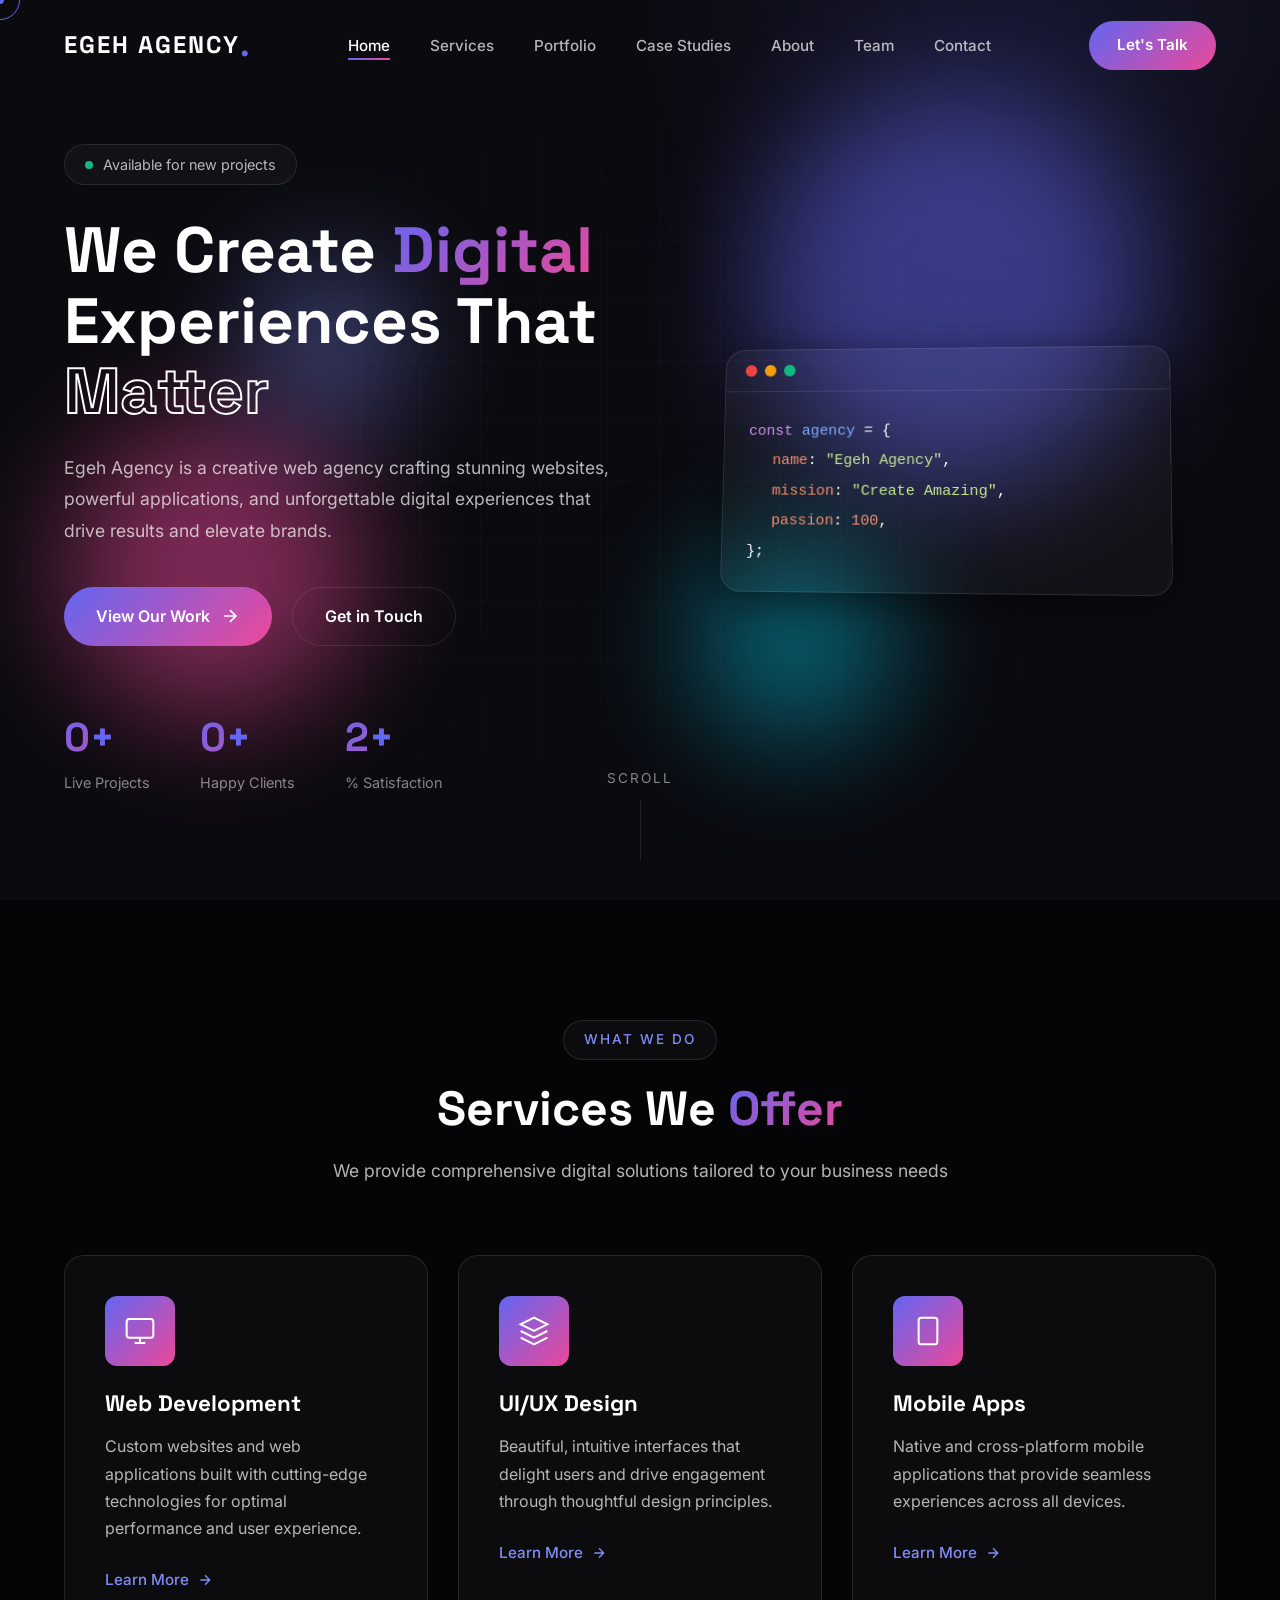
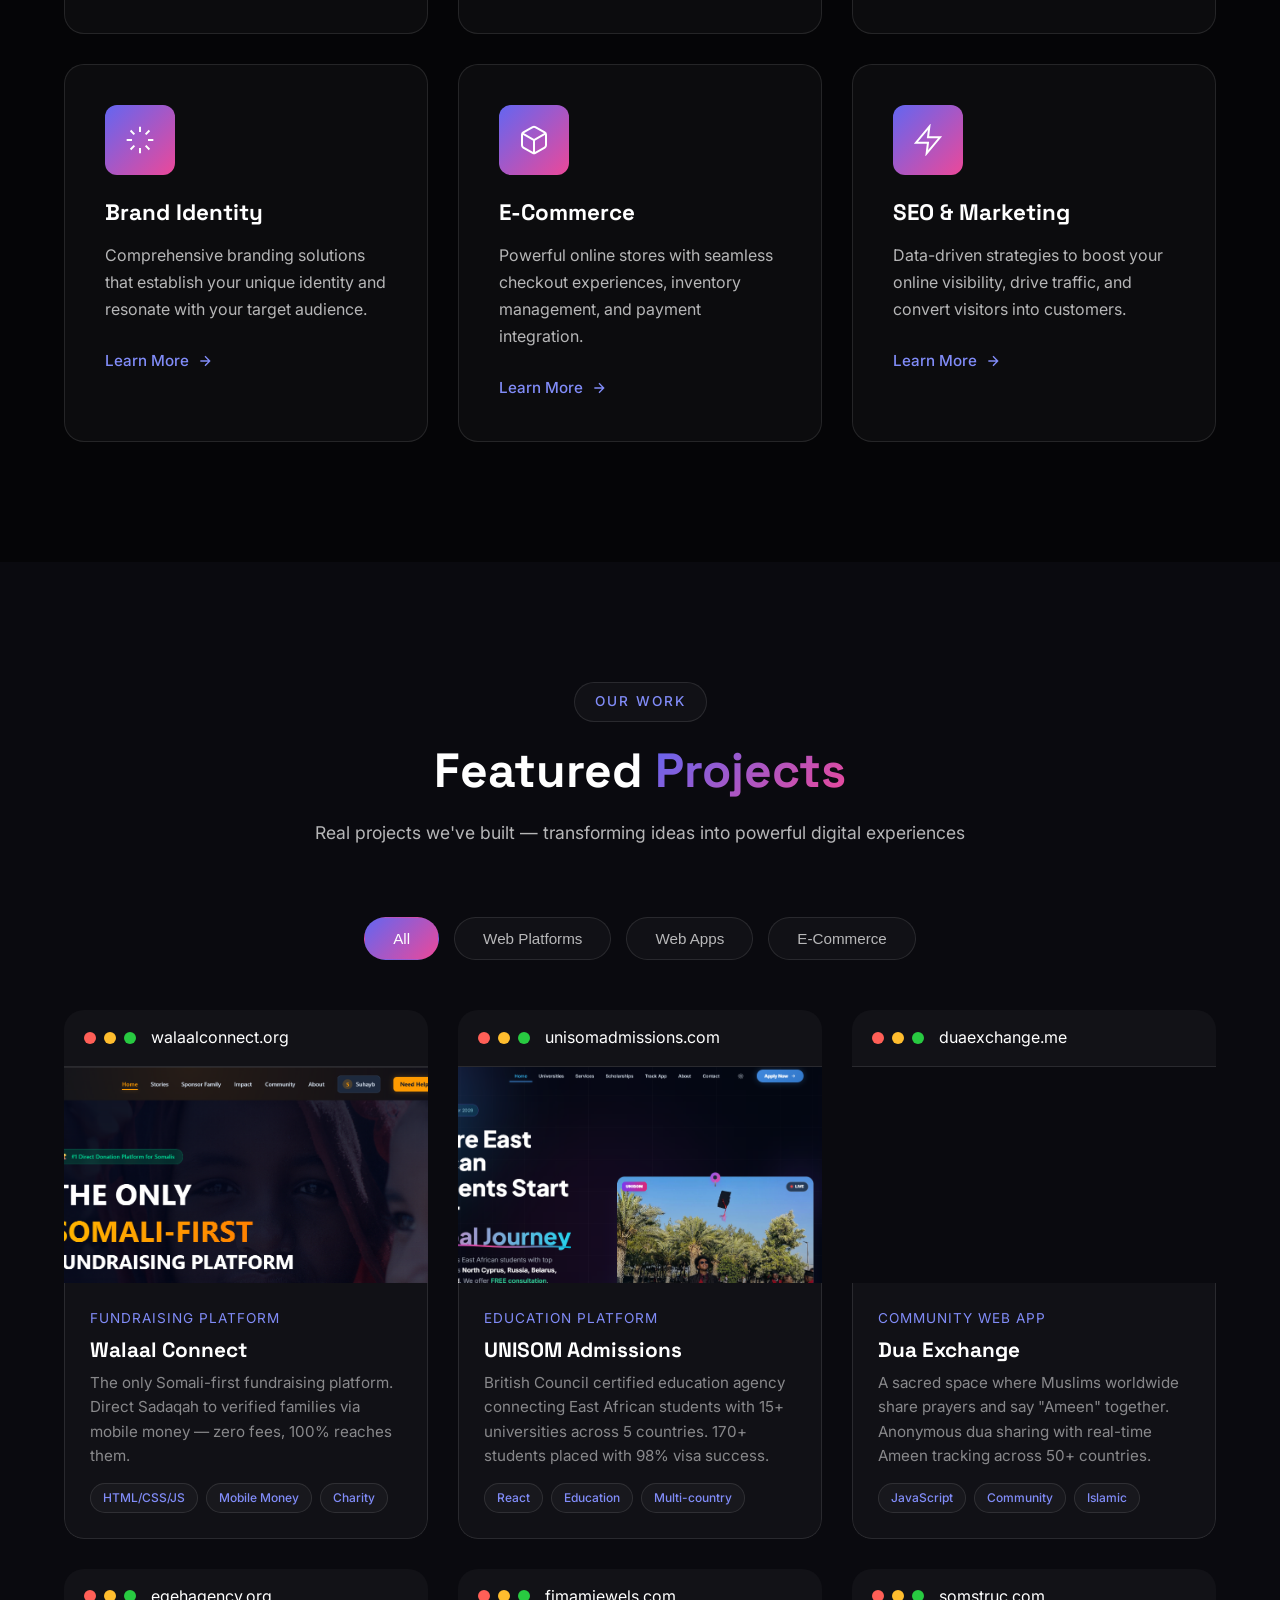
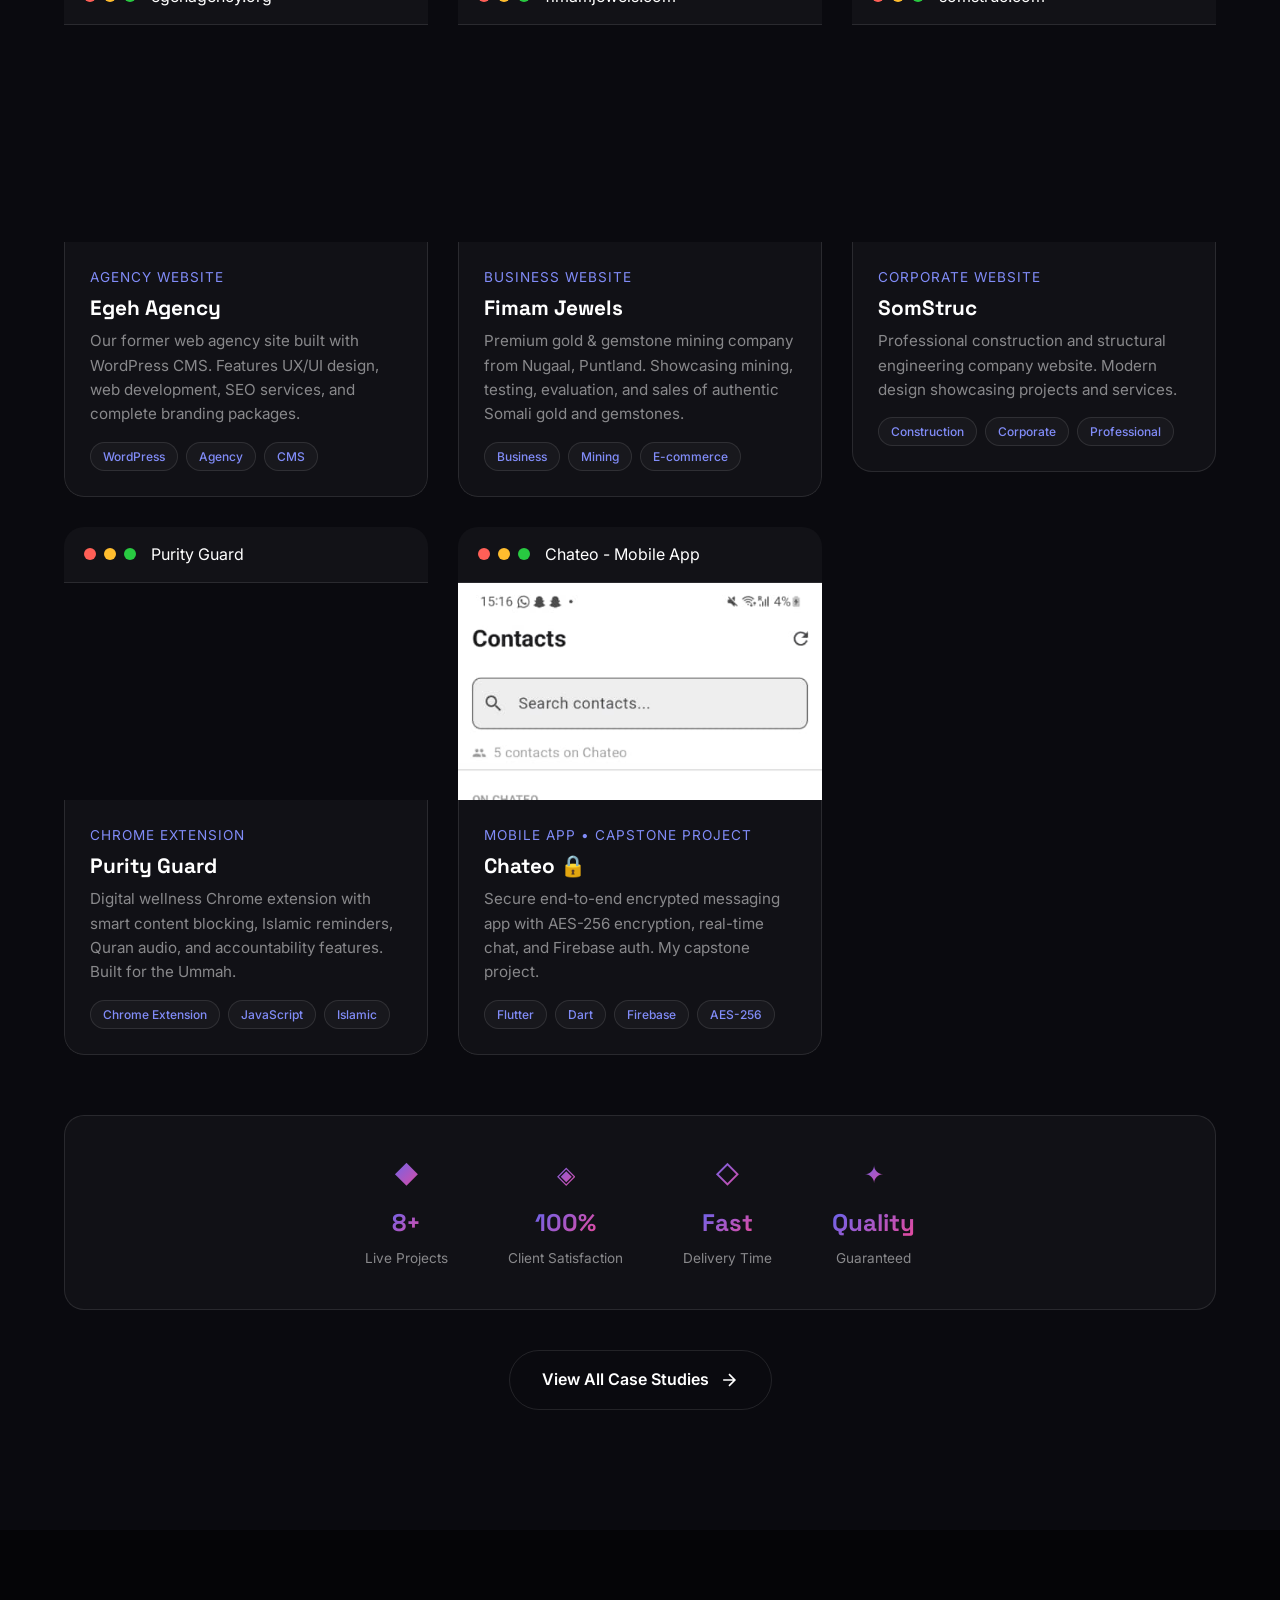
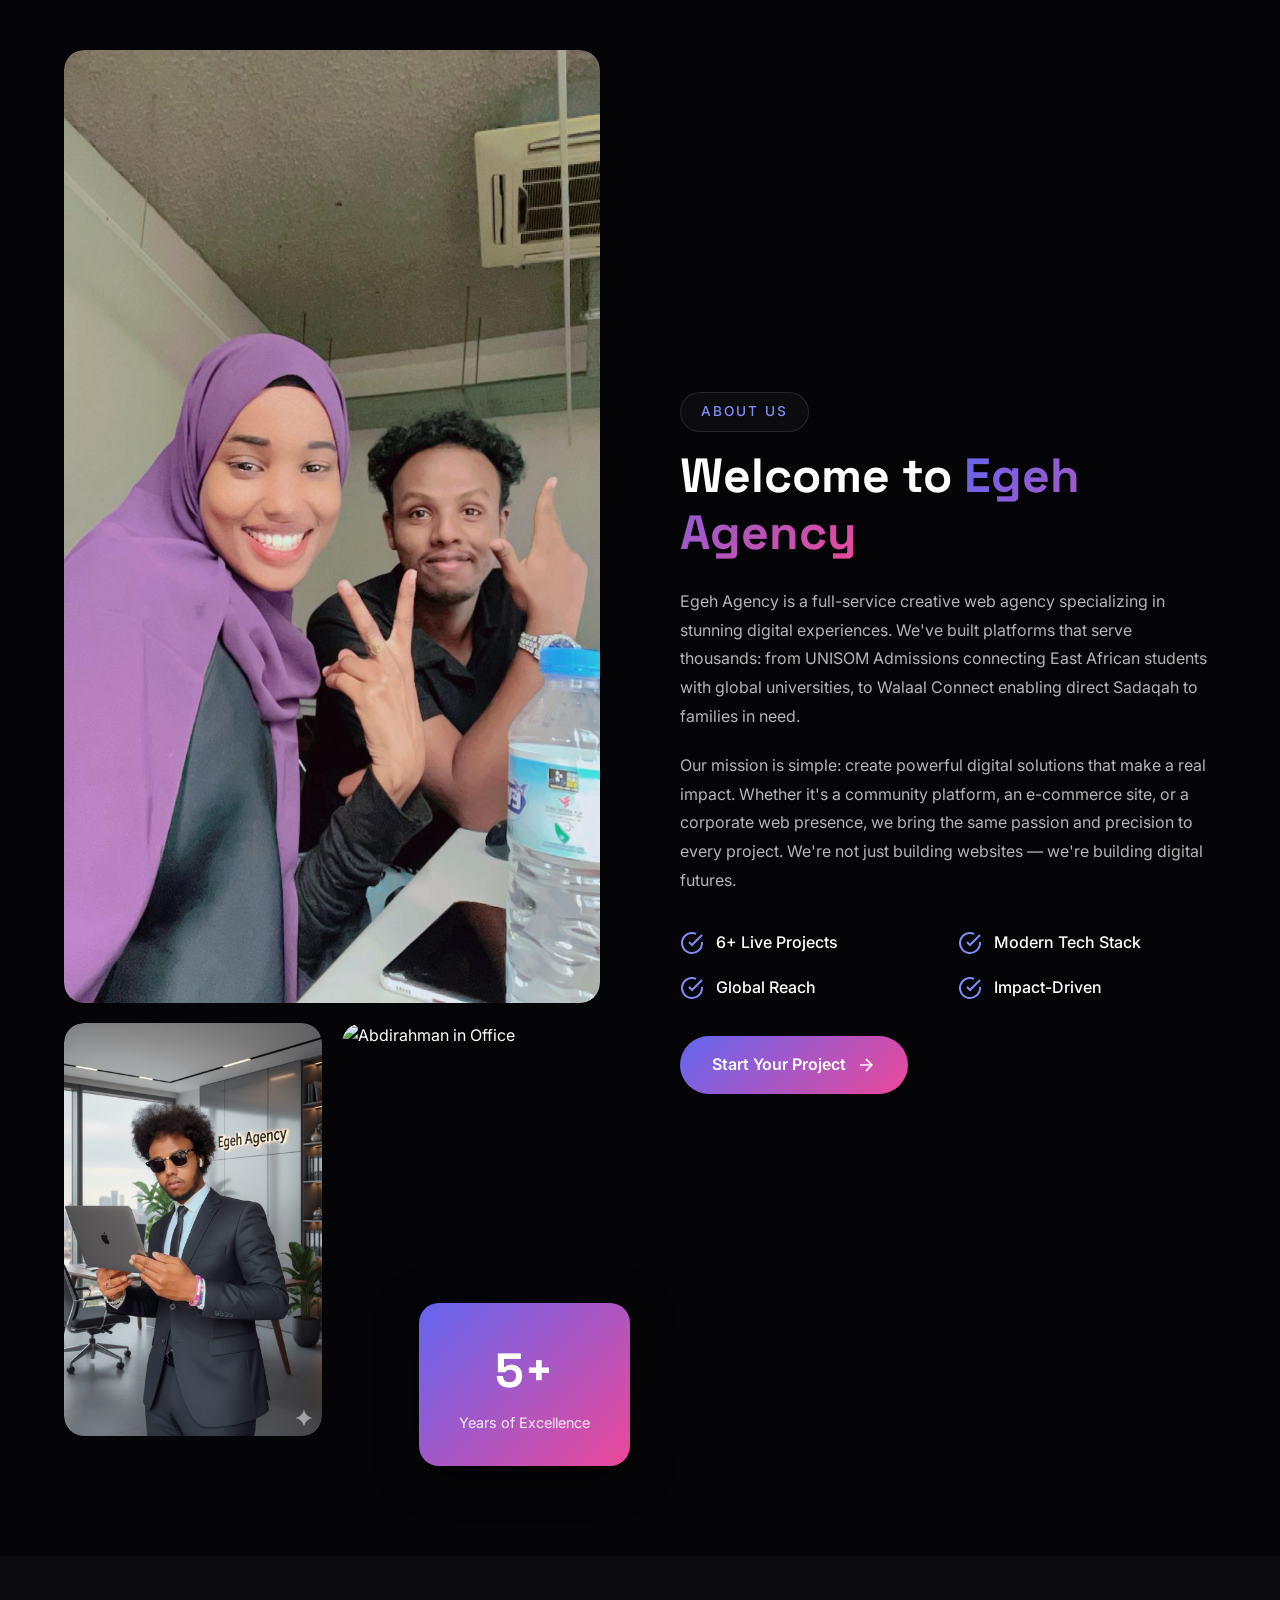
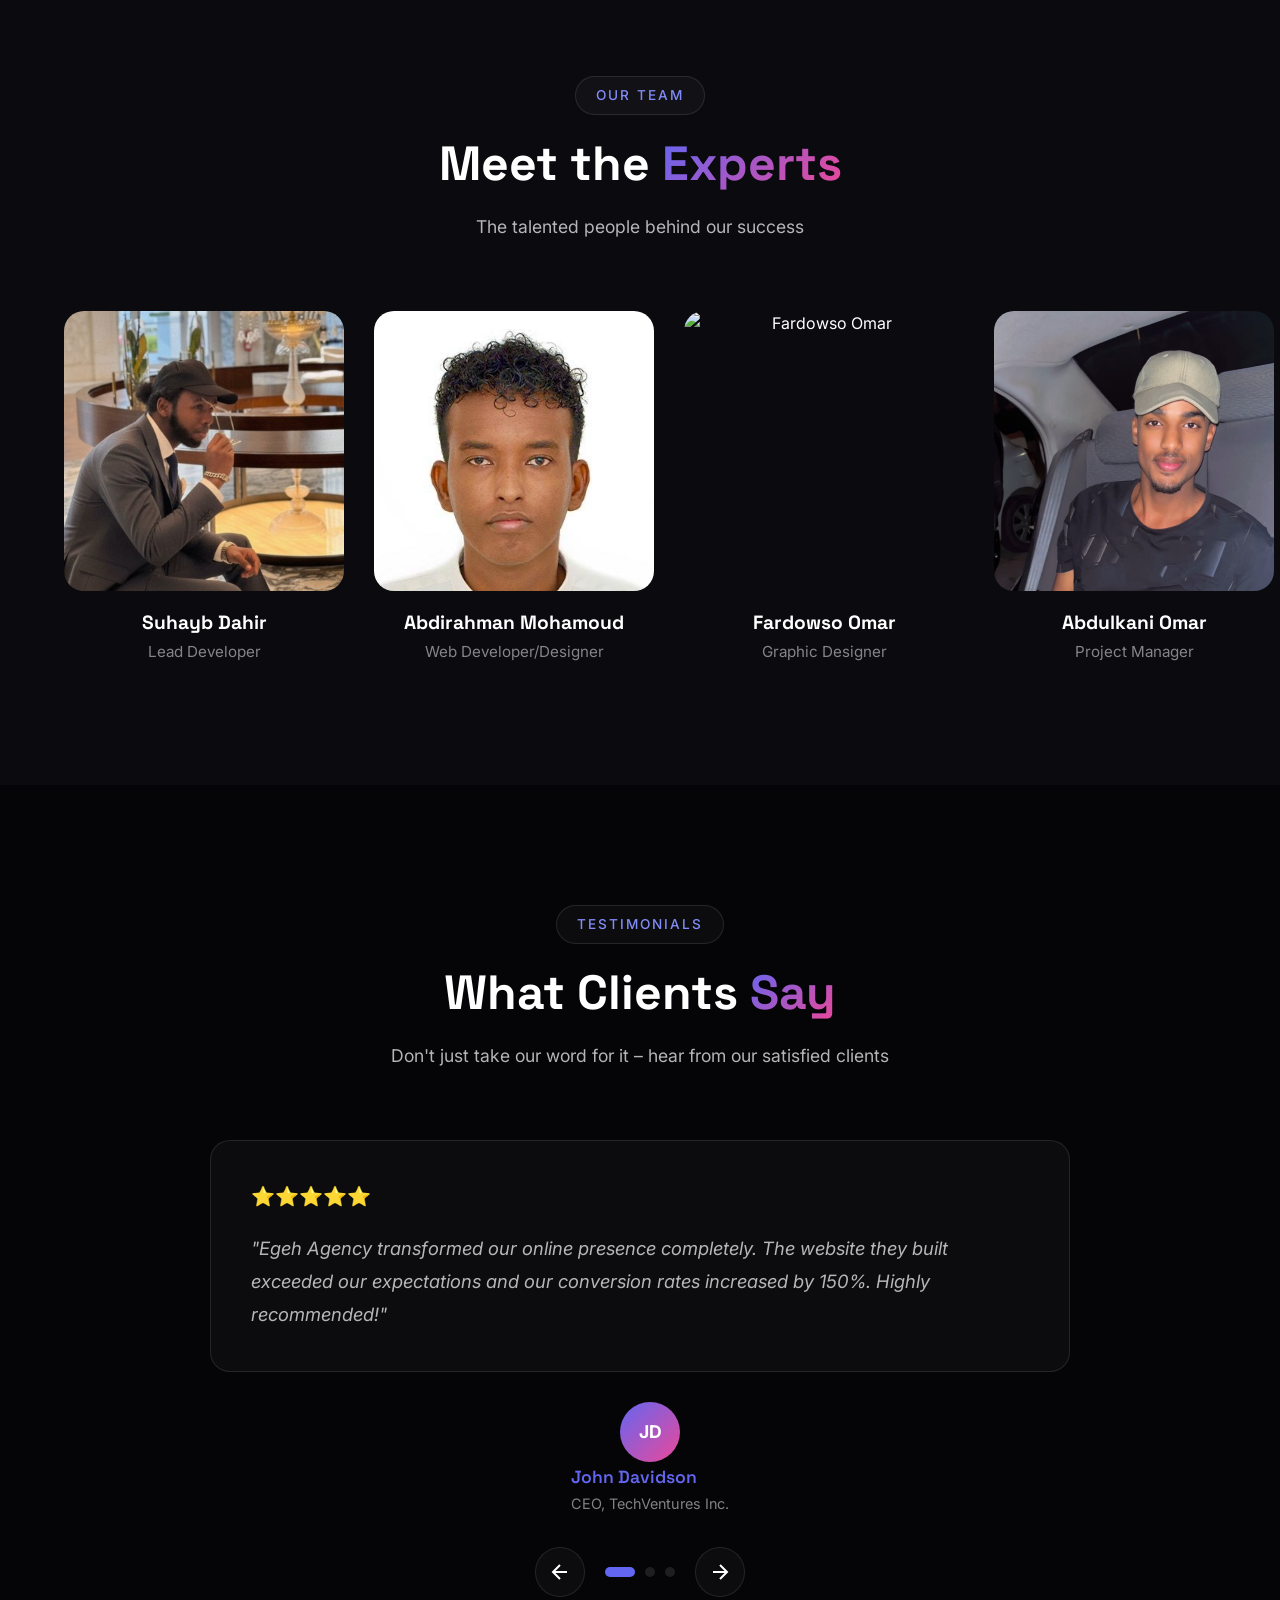
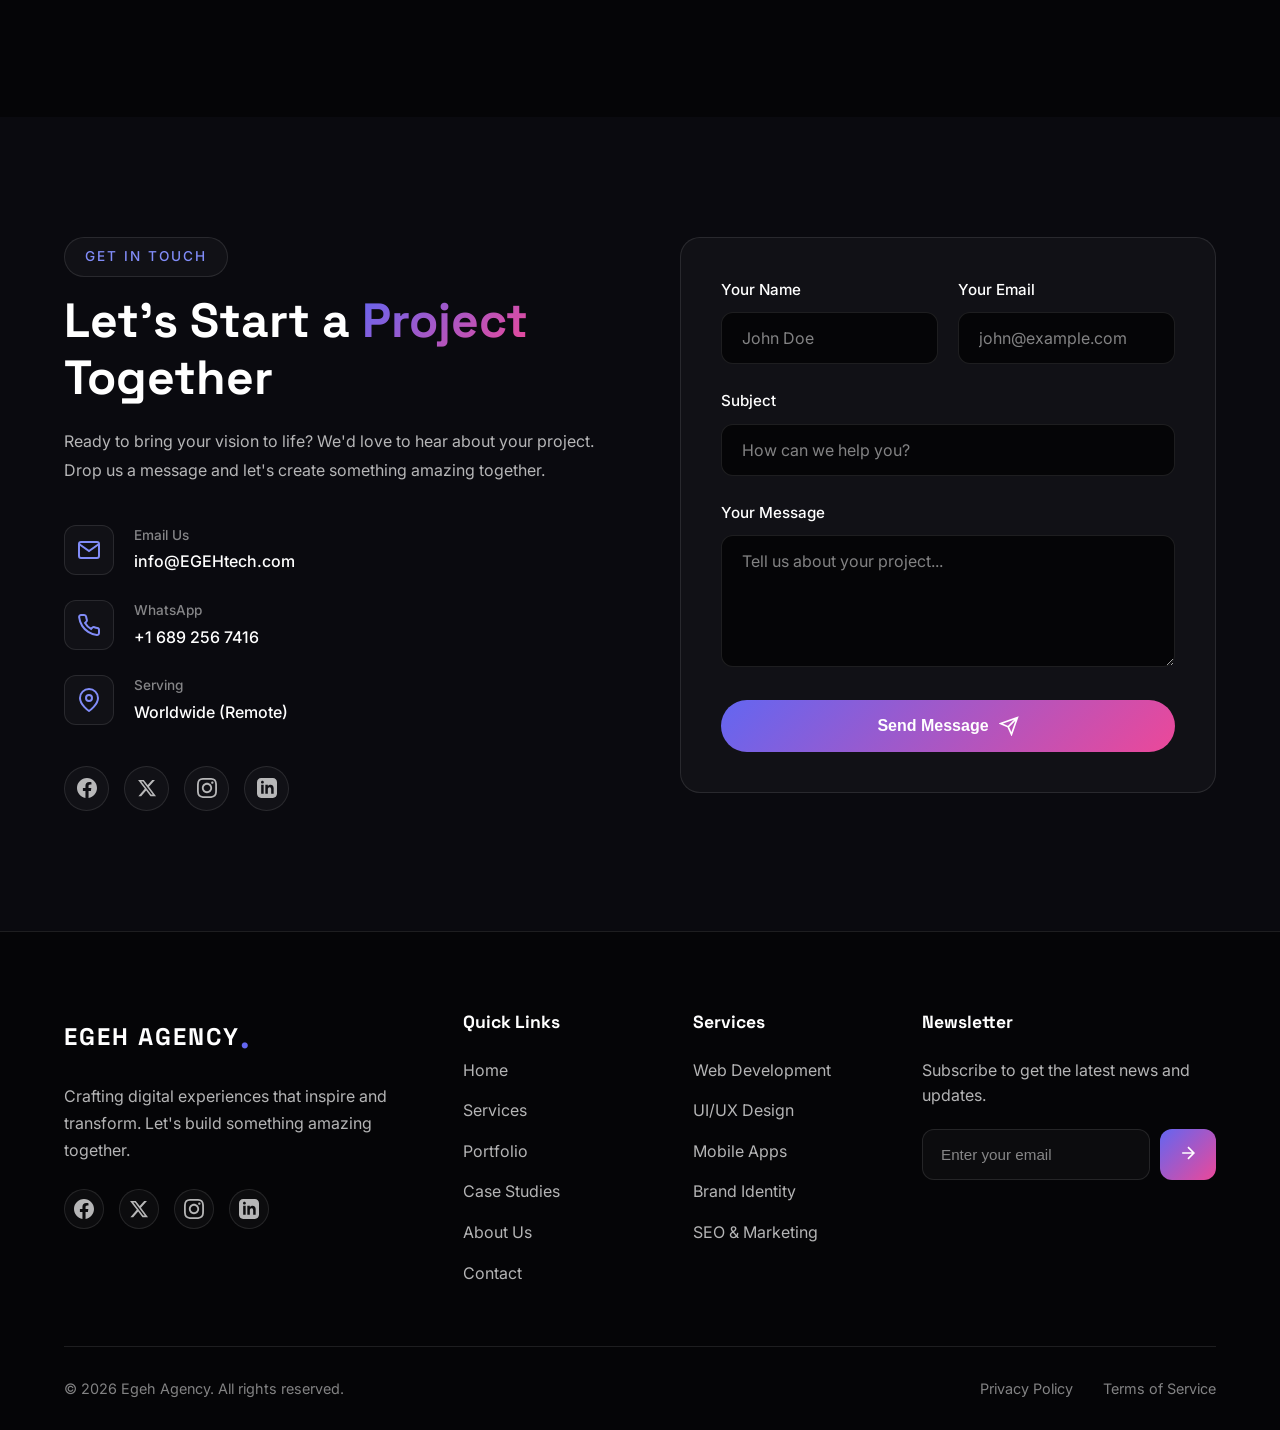
==== commit e5094338: "Fix broken suhayb image - remove escaped quotes" ====
--- a/index.html
+++ b/index.html
@@ -559,8 +559,8 @@
                         <div class="about-image about-image-1">
                             <img src="assets/groupphoto.jpeg" alt="Egeh Agency Team" style="width: 100%; height: 100%; object-fit: cover; border-radius: 20px;">
                         </div>
-                        <div class=\"about-image about-image-2\">
-                            <img src=\"assets/suhayb.jpeg\" alt=\"Suhayb in Office\" style=\"width: 100%; height: 100%; object-fit: cover; object-position: center top; border-radius: 20px;\">
+                        <div class="about-image about-image-2">
+                            <img src="assets/suhayb.jpeg" alt="Suhayb in Office" style="width: 100%; height: 100%; object-fit: cover; object-position: center top; border-radius: 20px;">
                         </div>
                         <div class="about-image about-image-3">
                             <img src="assets/abrahmaninoffice.png" alt="Abdirahman in Office" style="width: 100%; height: 100%; object-fit: cover; border-radius: 20px;">
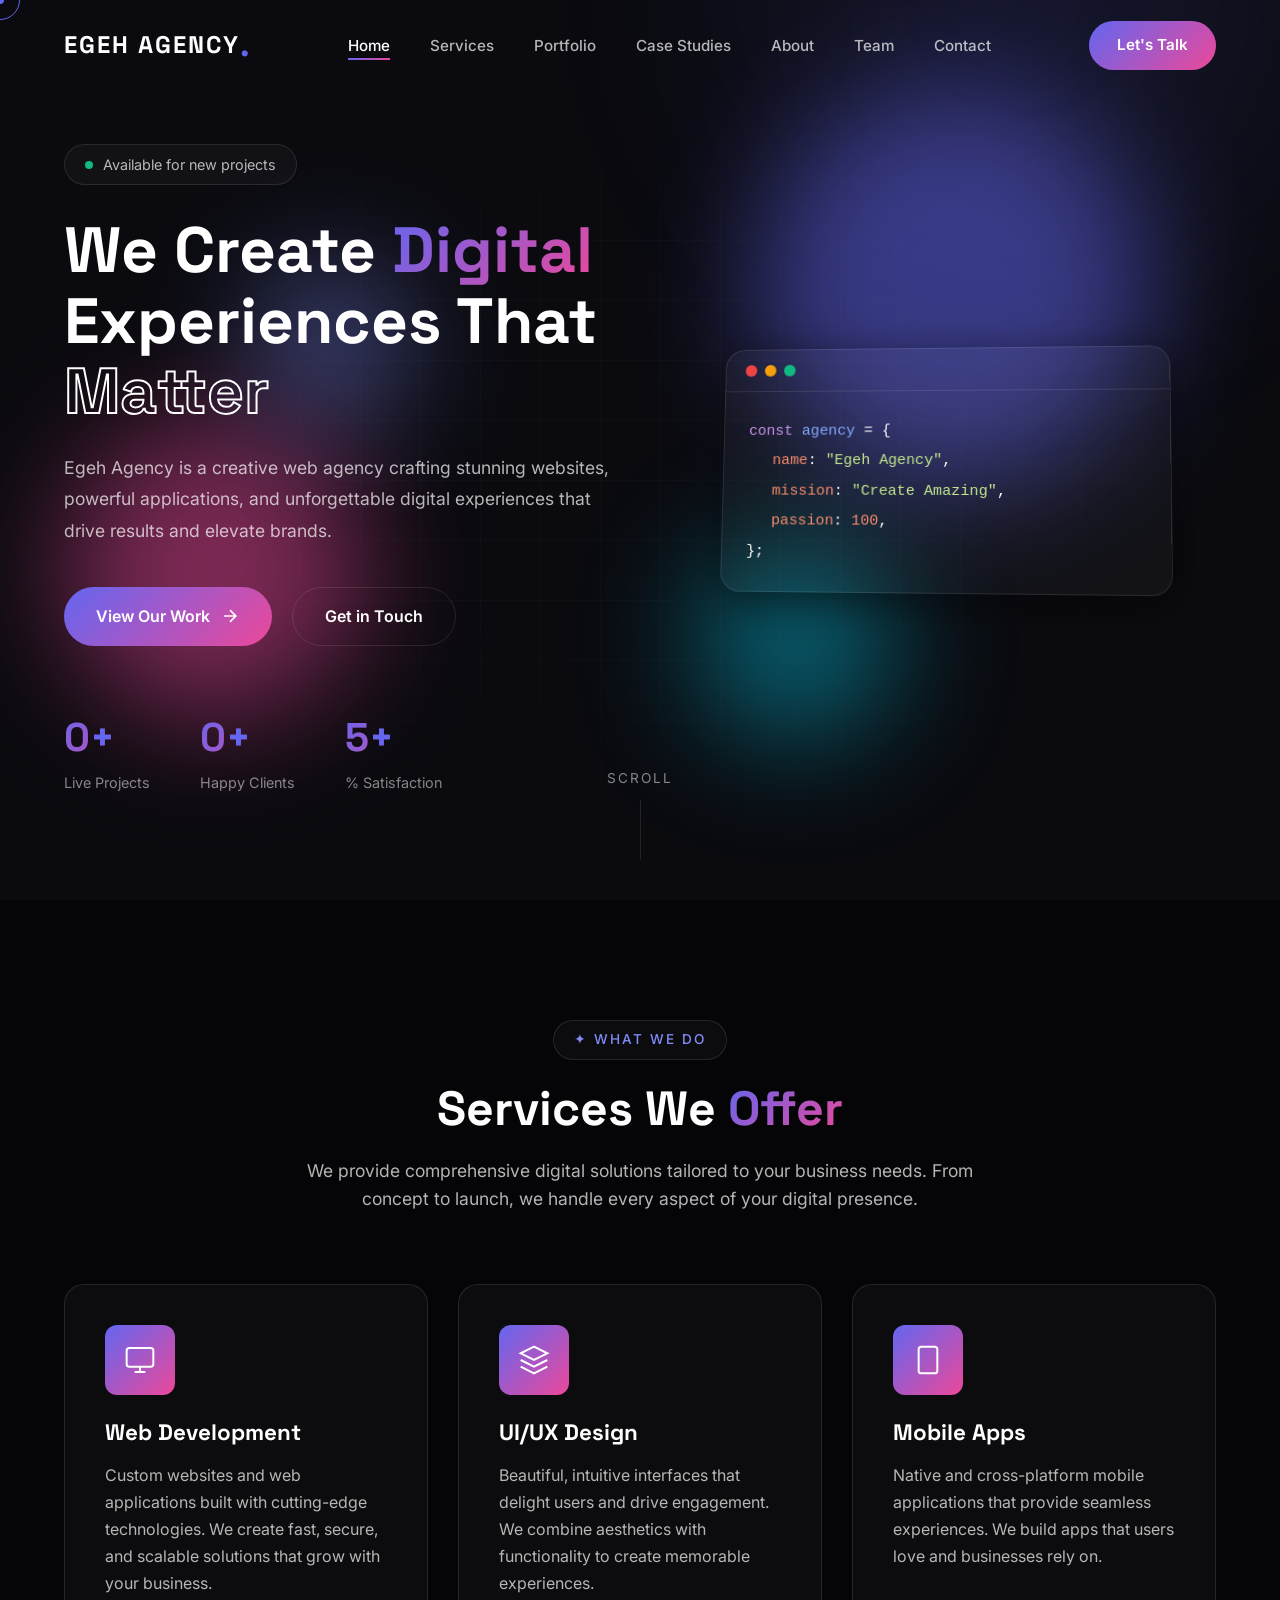
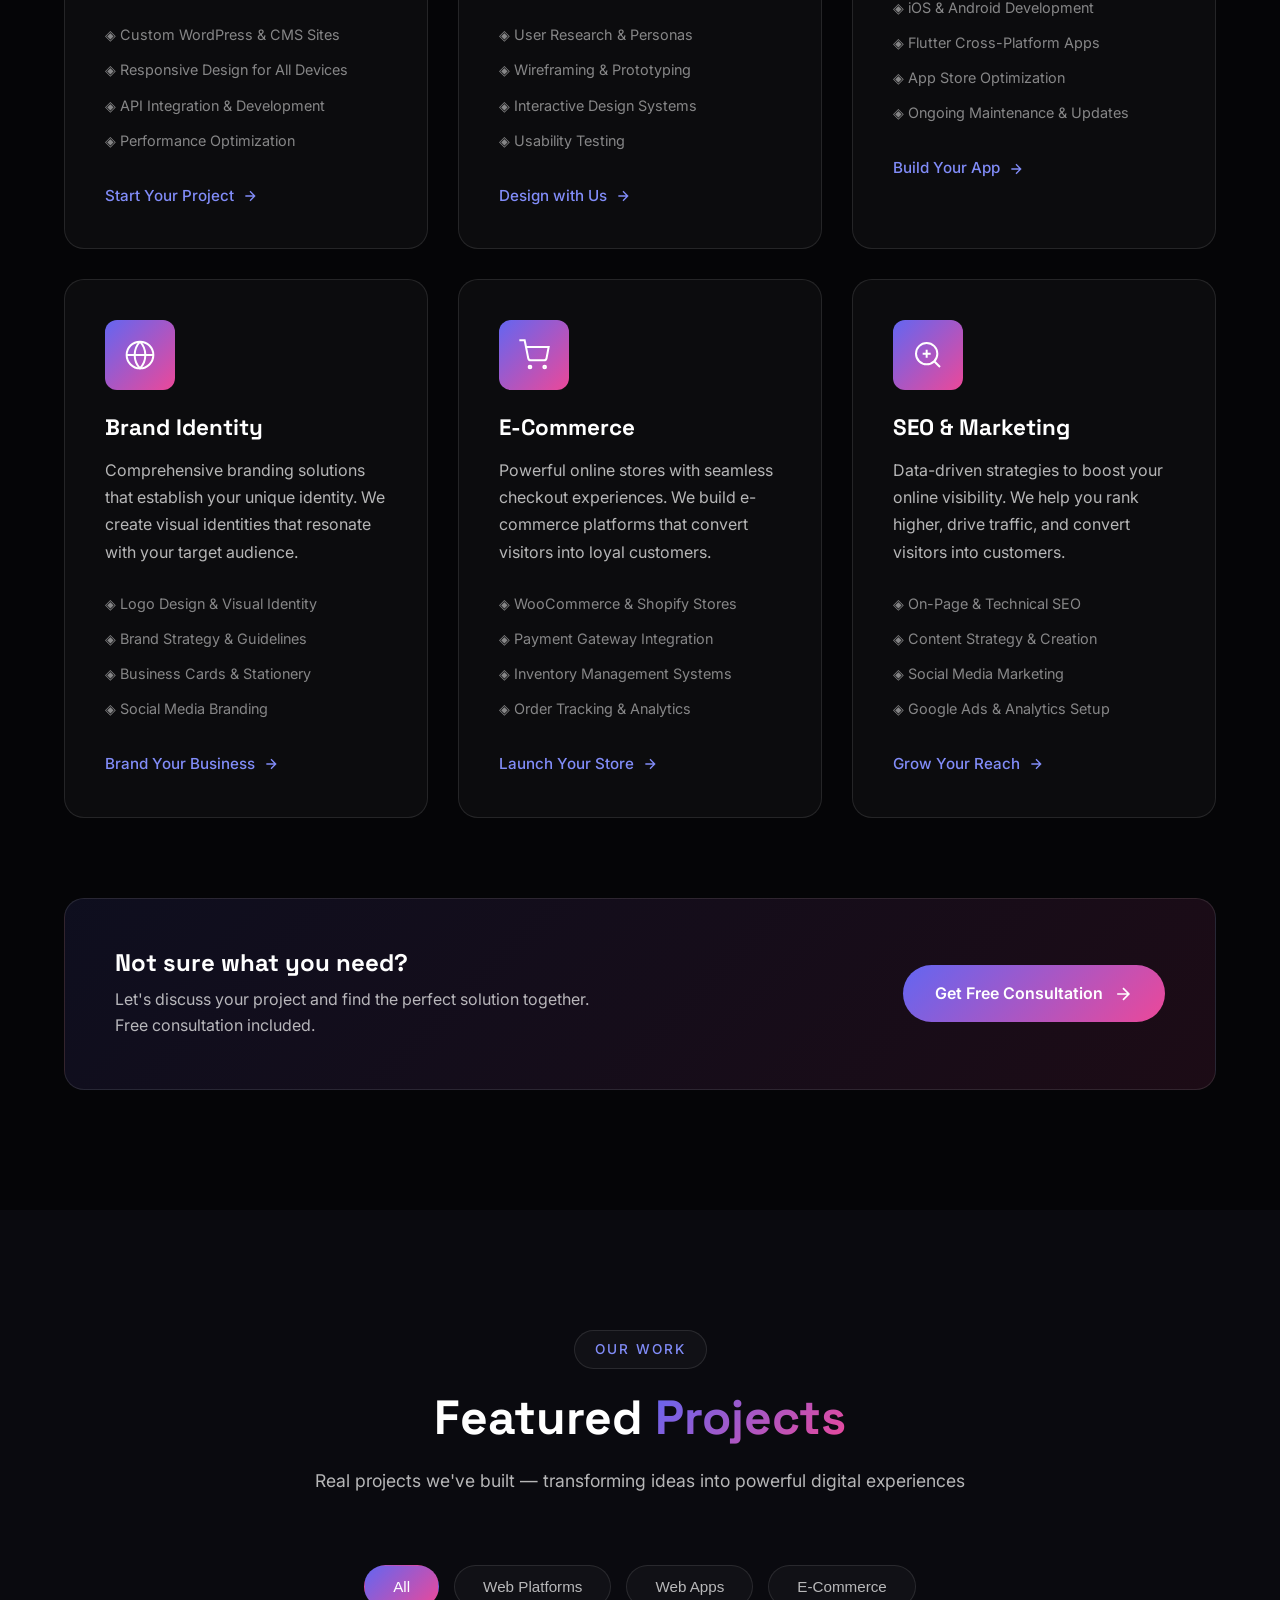
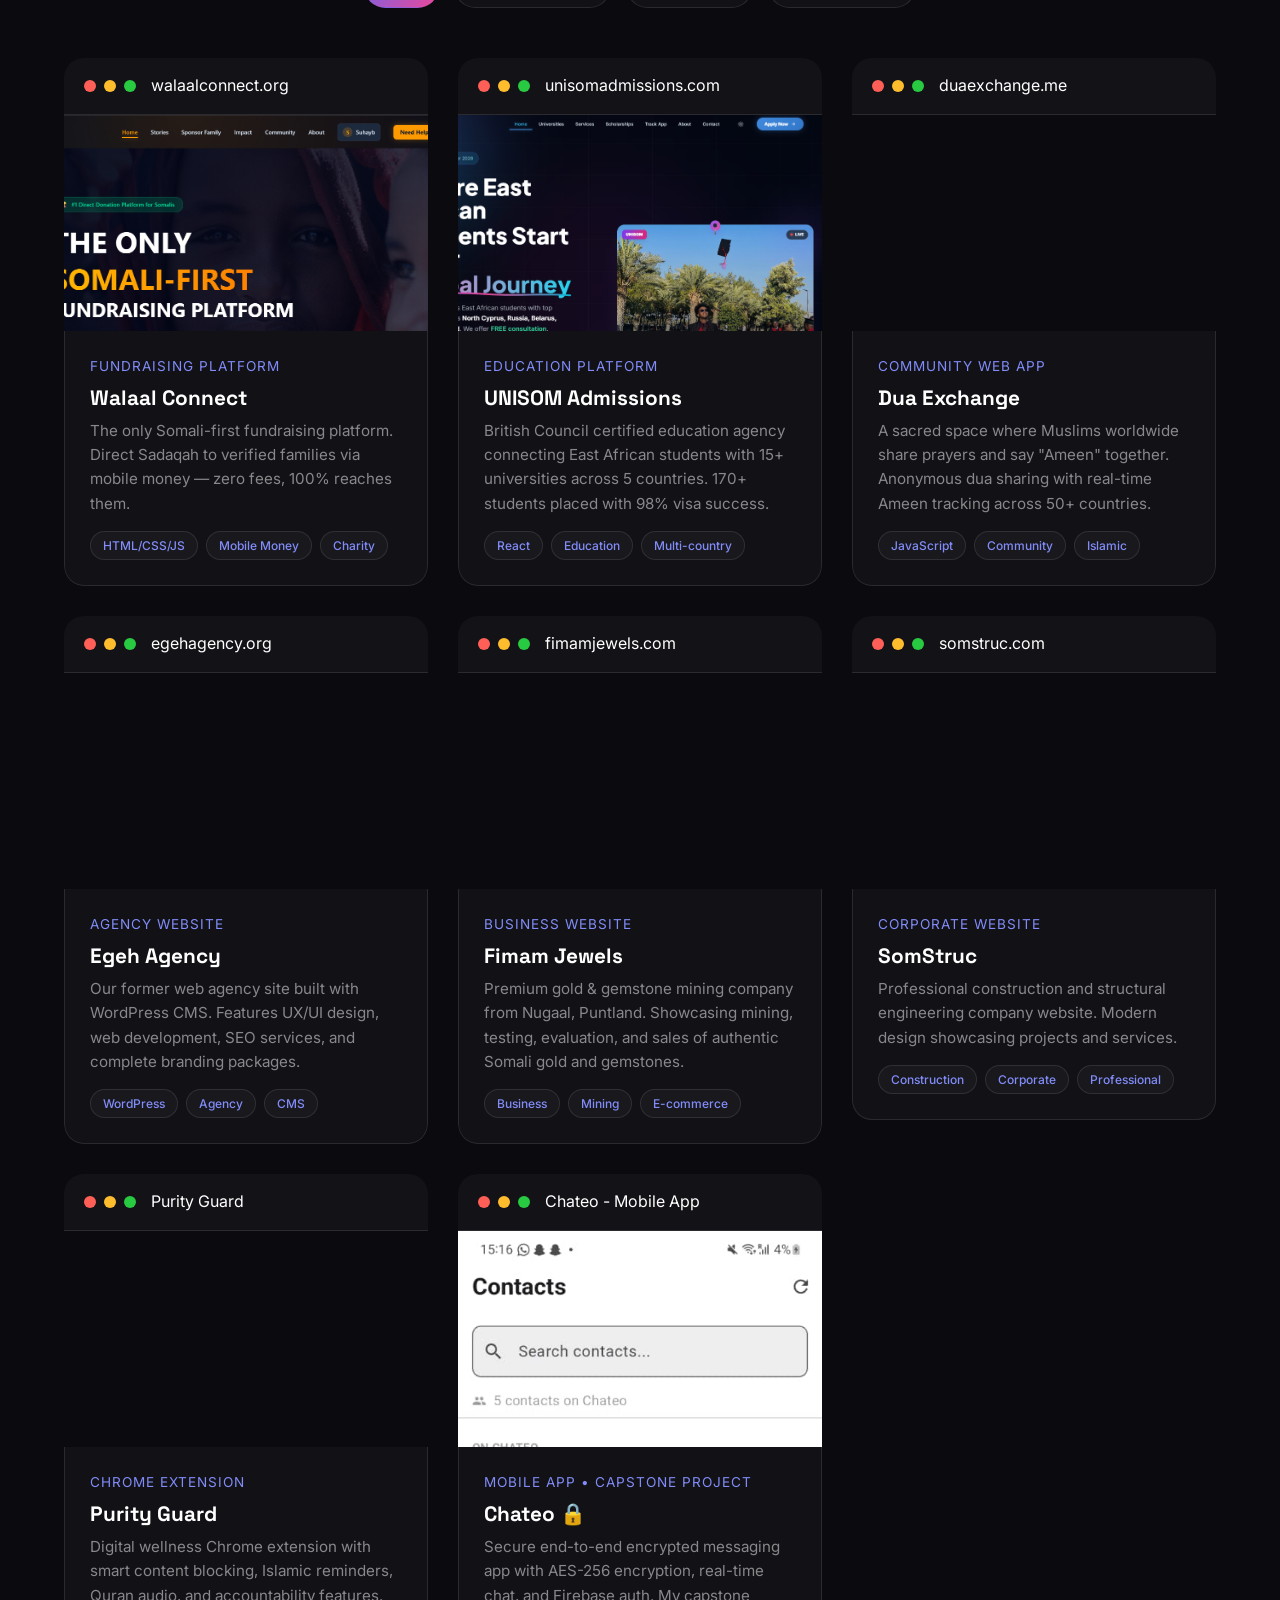
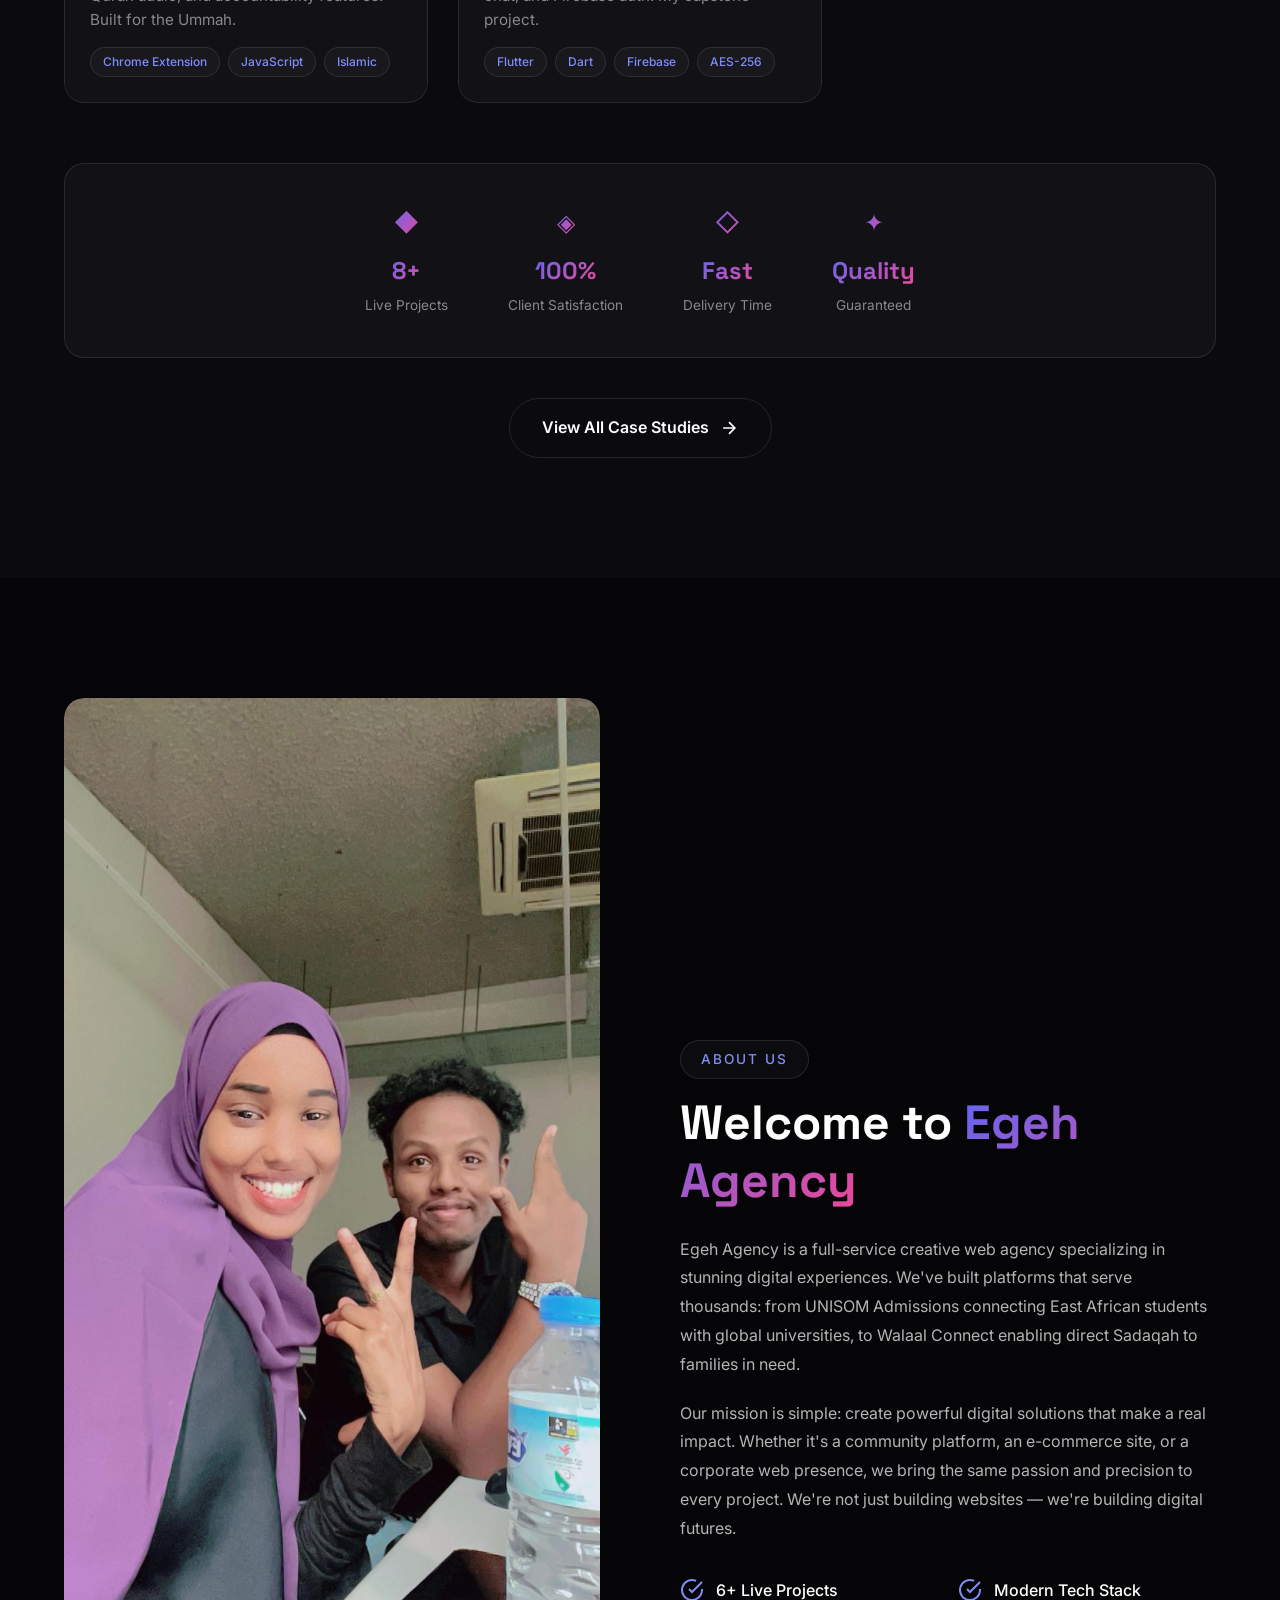
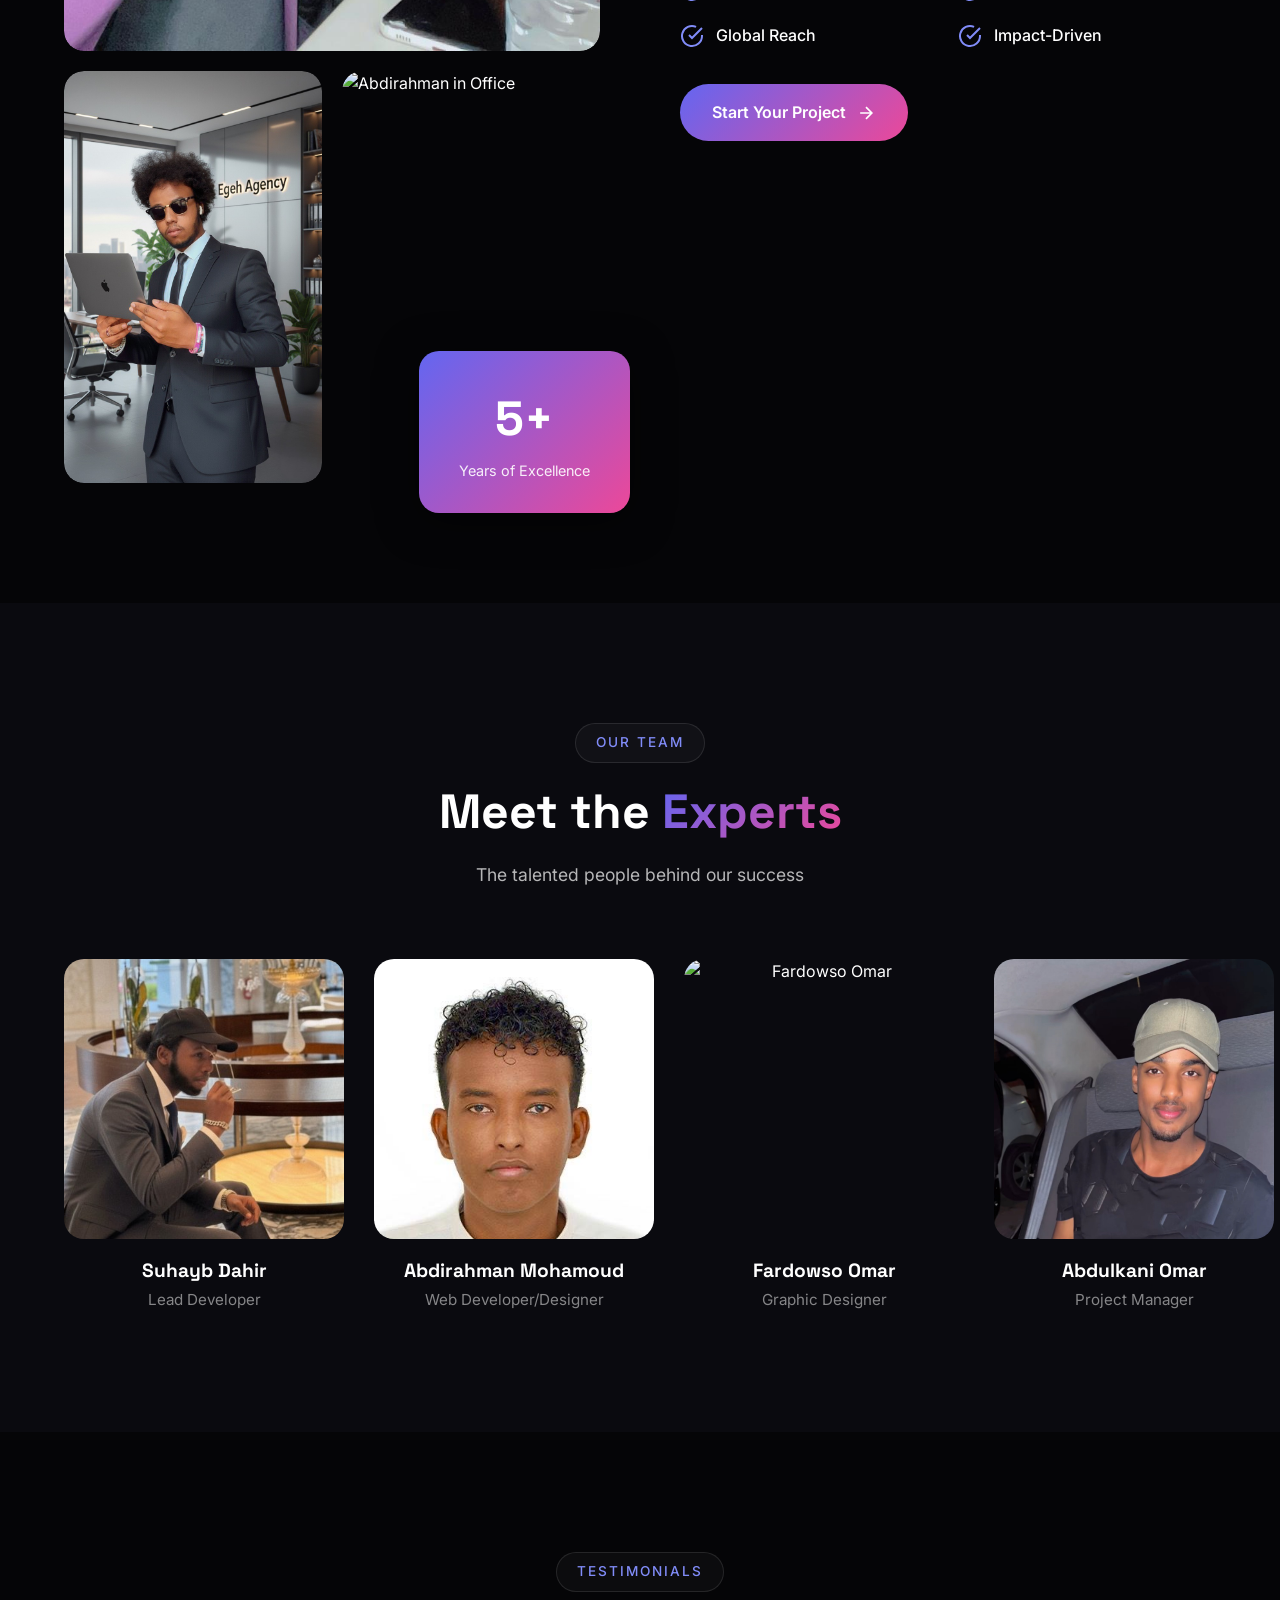
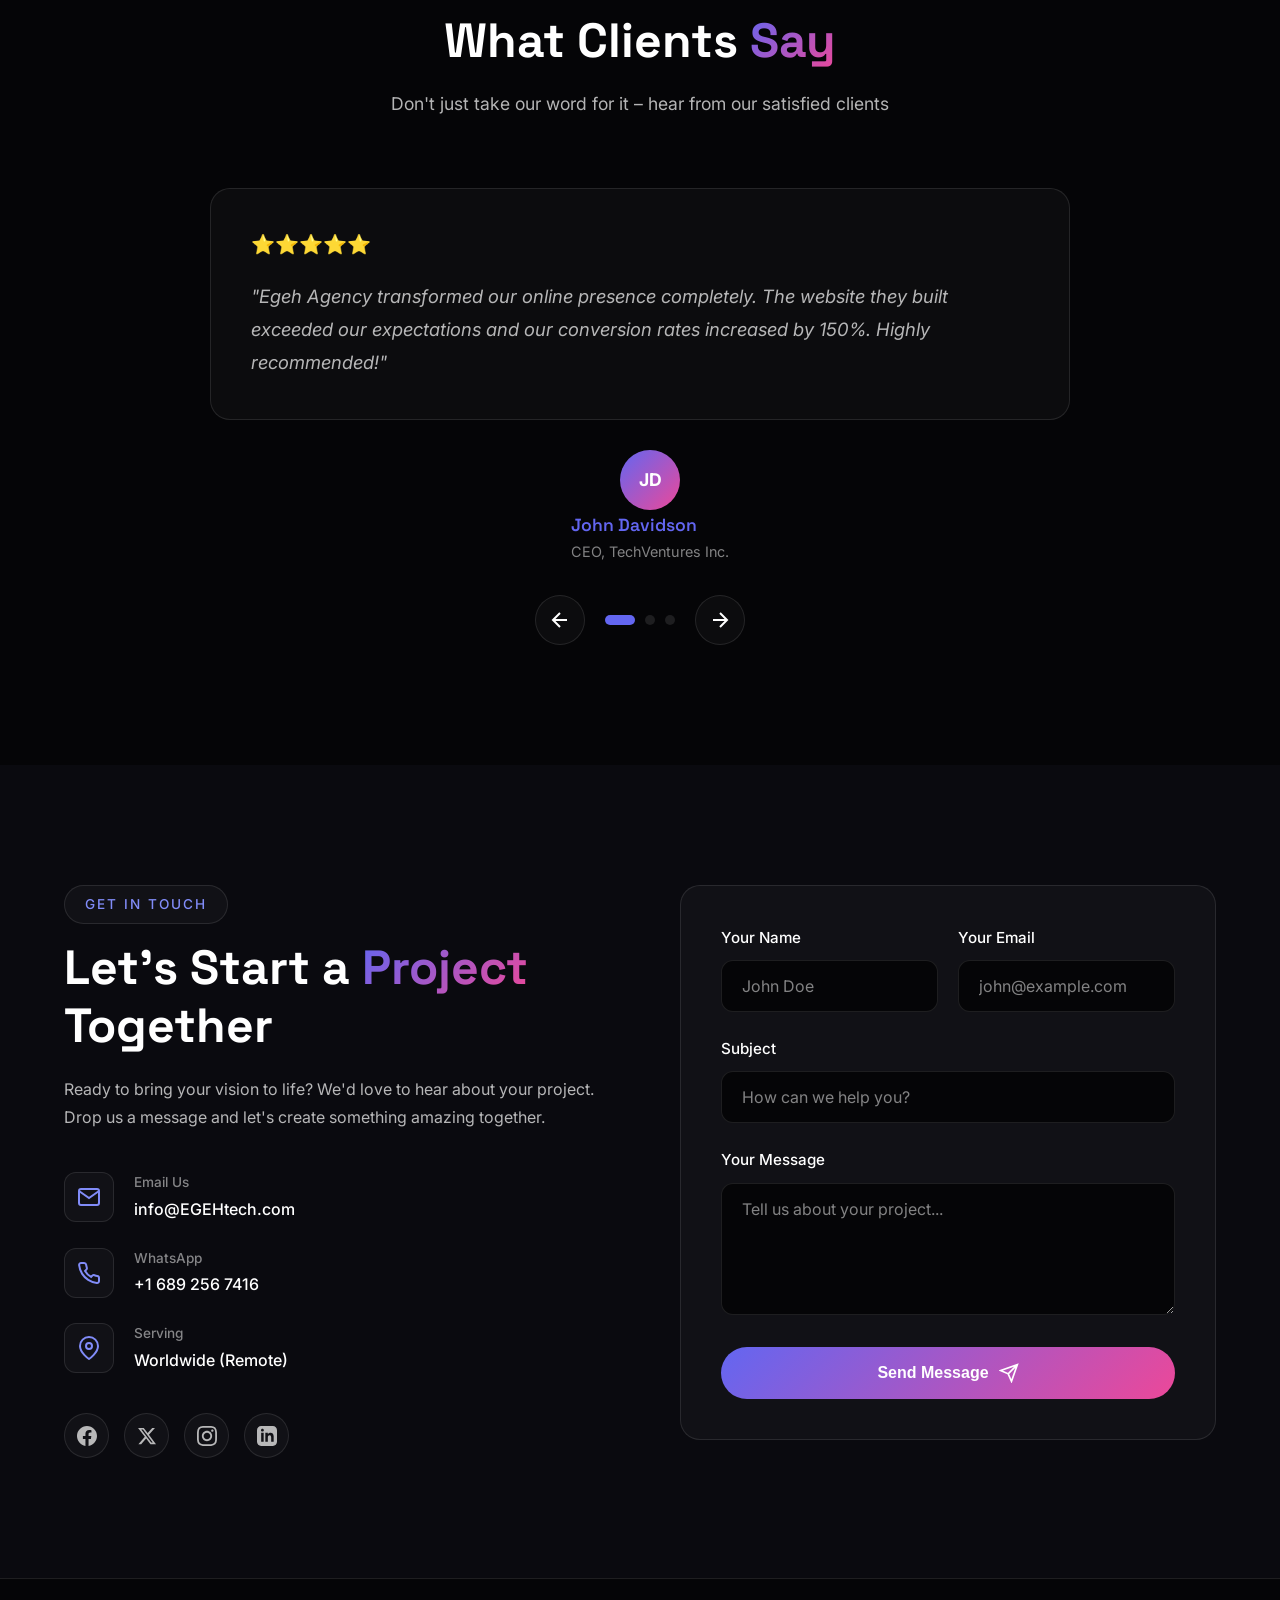
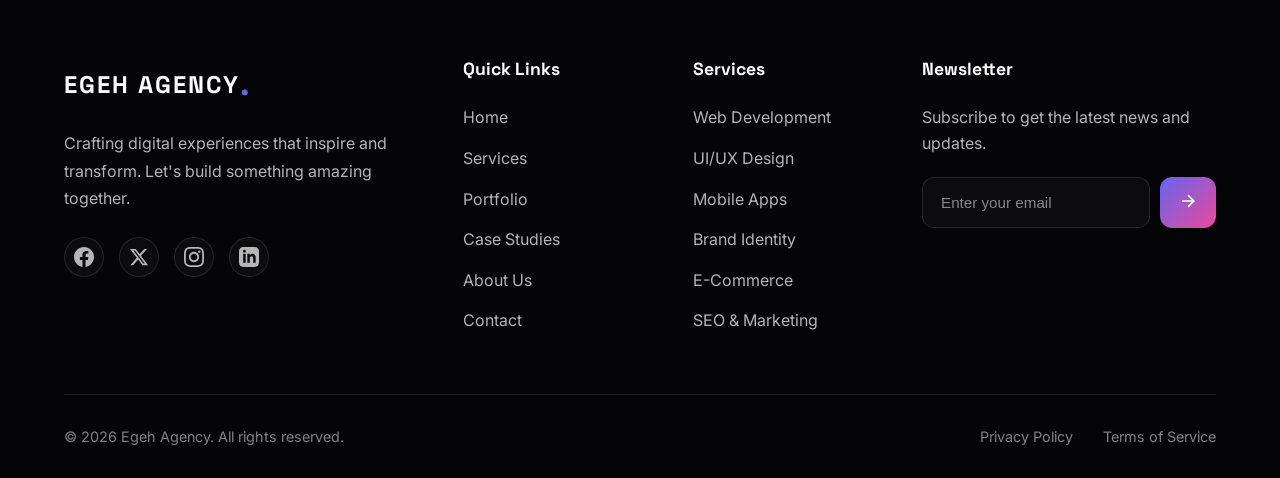
==== commit 5b0cdcc6: "Enhanced services section with features, capabilities, and CTA" ====
--- a/index.html
+++ b/index.html
@@ -129,10 +129,10 @@
     <section class="services" id="services">
         <div class="container">
             <div class="section-header">
-                <span class="section-tag">What We Do</span>
+                <span class="section-tag">✦ What We Do</span>
                 <h2 class="section-title">Services We <span class="gradient-text">Offer</span></h2>
                 <p class="section-description">
-                    We provide comprehensive digital solutions tailored to your business needs
+                    We provide comprehensive digital solutions tailored to your business needs. From concept to launch, we handle every aspect of your digital presence.
                 </p>
             </div>
             <div class="services-grid">
@@ -145,10 +145,16 @@
                     </div>
                     <h3 class="service-title">Web Development</h3>
                     <p class="service-description">
-                        Custom websites and web applications built with cutting-edge technologies for optimal performance and user experience.
+                        Custom websites and web applications built with cutting-edge technologies. We create fast, secure, and scalable solutions that grow with your business.
                     </p>
+                    <ul class="service-features">
+                        <li>◈ Custom WordPress & CMS Sites</li>
+                        <li>◈ Responsive Design for All Devices</li>
+                        <li>◈ API Integration & Development</li>
+                        <li>◈ Performance Optimization</li>
+                    </ul>
                     <a href="#contact" class="service-link">
-                        <span>Learn More</span>
+                        <span>Start Your Project</span>
                         <svg width="16" height="16" viewBox="0 0 24 24" fill="none" stroke="currentColor" stroke-width="2">
                             <path d="M5 12h14M12 5l7 7-7 7"/>
                         </svg>
@@ -164,10 +170,16 @@
                     </div>
                     <h3 class="service-title">UI/UX Design</h3>
                     <p class="service-description">
-                        Beautiful, intuitive interfaces that delight users and drive engagement through thoughtful design principles.
+                        Beautiful, intuitive interfaces that delight users and drive engagement. We combine aesthetics with functionality to create memorable experiences.
                     </p>
+                    <ul class="service-features">
+                        <li>◈ User Research & Personas</li>
+                        <li>◈ Wireframing & Prototyping</li>
+                        <li>◈ Interactive Design Systems</li>
+                        <li>◈ Usability Testing</li>
+                    </ul>
                     <a href="#contact" class="service-link">
-                        <span>Learn More</span>
+                        <span>Design with Us</span>
                         <svg width="16" height="16" viewBox="0 0 24 24" fill="none" stroke="currentColor" stroke-width="2">
                             <path d="M5 12h14M12 5l7 7-7 7"/>
                         </svg>
@@ -182,10 +194,16 @@
                     </div>
                     <h3 class="service-title">Mobile Apps</h3>
                     <p class="service-description">
-                        Native and cross-platform mobile applications that provide seamless experiences across all devices.
+                        Native and cross-platform mobile applications that provide seamless experiences. We build apps that users love and businesses rely on.
                     </p>
+                    <ul class="service-features">
+                        <li>◈ iOS & Android Development</li>
+                        <li>◈ Flutter Cross-Platform Apps</li>
+                        <li>◈ App Store Optimization</li>
+                        <li>◈ Ongoing Maintenance & Updates</li>
+                    </ul>
                     <a href="#contact" class="service-link">
-                        <span>Learn More</span>
+                        <span>Build Your App</span>
                         <svg width="16" height="16" viewBox="0 0 24 24" fill="none" stroke="currentColor" stroke-width="2">
                             <path d="M5 12h14M12 5l7 7-7 7"/>
                         </svg>
@@ -194,15 +212,23 @@
                 <article class="service-card" data-aos="fade-up" data-aos-delay="300">
                     <div class="service-icon">
                         <svg viewBox="0 0 24 24" fill="none" stroke="currentColor" stroke-width="1.5">
-                            <path d="M12 2v4M12 18v4M4.93 4.93l2.83 2.83M16.24 16.24l2.83 2.83M2 12h4M18 12h4M4.93 19.07l2.83-2.83M16.24 7.76l2.83-2.83"/>
+                            <circle cx="12" cy="12" r="10"/>
+                            <path d="M12 2a14.5 14.5 0 000 20 14.5 14.5 0 000-20"/>
+                            <path d="M2 12h20"/>
                         </svg>
                     </div>
                     <h3 class="service-title">Brand Identity</h3>
                     <p class="service-description">
-                        Comprehensive branding solutions that establish your unique identity and resonate with your target audience.
+                        Comprehensive branding solutions that establish your unique identity. We create visual identities that resonate with your target audience.
                     </p>
+                    <ul class="service-features">
+                        <li>◈ Logo Design & Visual Identity</li>
+                        <li>◈ Brand Strategy & Guidelines</li>
+                        <li>◈ Business Cards & Stationery</li>
+                        <li>◈ Social Media Branding</li>
+                    </ul>
                     <a href="#contact" class="service-link">
-                        <span>Learn More</span>
+                        <span>Brand Your Business</span>
                         <svg width="16" height="16" viewBox="0 0 24 24" fill="none" stroke="currentColor" stroke-width="2">
                             <path d="M5 12h14M12 5l7 7-7 7"/>
                         </svg>
@@ -211,16 +237,23 @@
                 <article class="service-card" data-aos="fade-up" data-aos-delay="400">
                     <div class="service-icon">
                         <svg viewBox="0 0 24 24" fill="none" stroke="currentColor" stroke-width="1.5">
-                            <path d="M21 16V8a2 2 0 00-1-1.73l-7-4a2 2 0 00-2 0l-7 4A2 2 0 003 8v8a2 2 0 001 1.73l7 4a2 2 0 002 0l7-4A2 2 0 0021 16z"/>
-                            <path d="M3.27 6.96L12 12.01l8.73-5.05M12 22.08V12"/>
+                            <circle cx="9" cy="21" r="1"/>
+                            <circle cx="20" cy="21" r="1"/>
+                            <path d="M1 1h4l2.68 13.39a2 2 0 002 1.61h9.72a2 2 0 002-1.61L23 6H6"/>
                         </svg>
                     </div>
                     <h3 class="service-title">E-Commerce</h3>
                     <p class="service-description">
-                        Powerful online stores with seamless checkout experiences, inventory management, and payment integration.
+                        Powerful online stores with seamless checkout experiences. We build e-commerce platforms that convert visitors into loyal customers.
                     </p>
+                    <ul class="service-features">
+                        <li>◈ WooCommerce & Shopify Stores</li>
+                        <li>◈ Payment Gateway Integration</li>
+                        <li>◈ Inventory Management Systems</li>
+                        <li>◈ Order Tracking & Analytics</li>
+                    </ul>
                     <a href="#contact" class="service-link">
-                        <span>Learn More</span>
+                        <span>Launch Your Store</span>
                         <svg width="16" height="16" viewBox="0 0 24 24" fill="none" stroke="currentColor" stroke-width="2">
                             <path d="M5 12h14M12 5l7 7-7 7"/>
                         </svg>
@@ -229,20 +262,42 @@
                 <article class="service-card" data-aos="fade-up" data-aos-delay="500">
                     <div class="service-icon">
                         <svg viewBox="0 0 24 24" fill="none" stroke="currentColor" stroke-width="1.5">
-                            <path d="M13 2L3 14h9l-1 8 10-12h-9l1-8z"/>
+                            <circle cx="11" cy="11" r="8"/>
+                            <path d="M21 21l-4.35-4.35"/>
+                            <path d="M11 8v6M8 11h6"/>
                         </svg>
                     </div>
                     <h3 class="service-title">SEO & Marketing</h3>
                     <p class="service-description">
-                        Data-driven strategies to boost your online visibility, drive traffic, and convert visitors into customers.
+                        Data-driven strategies to boost your online visibility. We help you rank higher, drive traffic, and convert visitors into customers.
                     </p>
+                    <ul class="service-features">
+                        <li>◈ On-Page & Technical SEO</li>
+                        <li>◈ Content Strategy & Creation</li>
+                        <li>◈ Social Media Marketing</li>
+                        <li>◈ Google Ads & Analytics Setup</li>
+                    </ul>
                     <a href="#contact" class="service-link">
-                        <span>Learn More</span>
+                        <span>Grow Your Reach</span>
                         <svg width="16" height="16" viewBox="0 0 24 24" fill="none" stroke="currentColor" stroke-width="2">
                             <path d="M5 12h14M12 5l7 7-7 7"/>
                         </svg>
                     </a>
                 </article>
+            </div>
+            
+            <!-- Services CTA -->
+            <div class="services-cta">
+                <div class="services-cta-content">
+                    <h3>Not sure what you need?</h3>
+                    <p>Let's discuss your project and find the perfect solution together. Free consultation included.</p>
+                </div>
+                <a href="#contact" class="btn btn-primary">
+                    <span>Get Free Consultation</span>
+                    <svg width="20" height="20" viewBox="0 0 24 24" fill="none" stroke="currentColor" stroke-width="2">
+                        <path d="M5 12h14M12 5l7 7-7 7"/>
+                    </svg>
+                </a>
             </div>
         </div>
     </section>
@@ -909,11 +964,12 @@
                 <div class="footer-links">
                     <h4>Services</h4>
                     <ul>
-                        <li><a href="#">Web Development</a></li>
-                        <li><a href="#">UI/UX Design</a></li>
-                        <li><a href="#">Mobile Apps</a></li>
-                        <li><a href="#">Brand Identity</a></li>
-                        <li><a href="#">SEO & Marketing</a></li>
+                        <li><a href="#services">Web Development</a></li>
+                        <li><a href="#services">UI/UX Design</a></li>
+                        <li><a href="#services">Mobile Apps</a></li>
+                        <li><a href="#services">Brand Identity</a></li>
+                        <li><a href="#services">E-Commerce</a></li>
+                        <li><a href="#services">SEO & Marketing</a></li>
                     </ul>
                 </div>
                 <div class="footer-newsletter">
--- a/css/style.css
+++ b/css/style.css
@@ -859,8 +859,25 @@
 
 .service-description {
     color: var(--text-secondary);
-    margin-bottom: 25px;
+    margin-bottom: 20px;
     line-height: 1.7;
+}
+
+.service-features {
+    list-style: none;
+    padding: 0;
+    margin: 0 0 25px 0;
+}
+
+.service-features li {
+    color: var(--text-muted);
+    font-size: 0.9rem;
+    padding: 6px 0;
+    transition: var(--transition-normal);
+}
+
+.service-card:hover .service-features li {
+    color: var(--text-secondary);
 }
 
 .service-link {
@@ -882,6 +899,43 @@
 
 .service-link:hover svg {
     transform: translateX(5px);
+}
+
+/* Services CTA */
+.services-cta {
+    display: flex;
+    align-items: center;
+    justify-content: space-between;
+    gap: 40px;
+    margin-top: 80px;
+    padding: 50px;
+    background: linear-gradient(135deg, rgba(99, 102, 241, 0.1) 0%, rgba(236, 72, 153, 0.1) 100%);
+    border: 1px solid var(--border-color);
+    border-radius: var(--radius-lg);
+}
+
+.services-cta-content h3 {
+    font-family: var(--font-display);
+    font-size: 1.5rem;
+    font-weight: 700;
+    margin-bottom: 10px;
+}
+
+.services-cta-content p {
+    color: var(--text-secondary);
+    max-width: 500px;
+}
+
+@media (max-width: 768px) {
+    .services-cta {
+        flex-direction: column;
+        text-align: center;
+        padding: 40px 30px;
+    }
+    
+    .services-cta-content p {
+        max-width: 100%;
+    }
 }
 
 /* Portfolio Section */
@@ -2551,6 +2605,41 @@
     color: var(--primary-light);
 }
 
+/* View Case Study Button */
+.view-case-btn {
+    display: inline-flex;
+    align-items: center;
+    justify-content: center;
+    gap: 10px;
+    margin-top: 30px;
+    padding: 16px 32px;
+    background: var(--gradient-primary);
+    color: white;
+    font-weight: 700;
+    font-size: 1rem;
+    text-decoration: none;
+    border-radius: var(--radius-full);
+    transition: all 0.3s ease;
+    box-shadow: 0 4px 25px rgba(99, 102, 241, 0.4);
+    border: 2px solid transparent;
+    text-transform: uppercase;
+    letter-spacing: 0.5px;
+}
+
+.view-case-btn:hover {
+    transform: translateY(-4px);
+    box-shadow: 0 10px 40px rgba(99, 102, 241, 0.6);
+    background: linear-gradient(135deg, #7c7ff2 0%, #f472b6 100%);
+}
+
+.view-case-btn svg {
+    transition: transform 0.3s ease;
+}
+
+.view-case-btn:hover svg {
+    transform: translateX(5px);
+}
+
 /* Case Results */
 .case-results {
     display: flex;
@@ -2850,6 +2939,27 @@
 .case-live-btn:hover {
     transform: translateY(-3px);
     box-shadow: 0 15px 40px rgba(var(--case-color, var(--primary)), 0.3);
+}
+
+/* Case Preview Section */
+.case-preview-section {
+    padding: 0 0 60px;
+    margin-top: -50px;
+}
+
+.case-preview-image {
+    max-width: 1000px;
+    margin: 0 auto;
+    border-radius: var(--radius-lg);
+    overflow: hidden;
+    box-shadow: 0 25px 80px rgba(0, 0, 0, 0.4);
+    border: 1px solid var(--border-color);
+}
+
+.case-preview-image img {
+    width: 100%;
+    height: auto;
+    display: block;
 }
 
 /* Case Single Content */
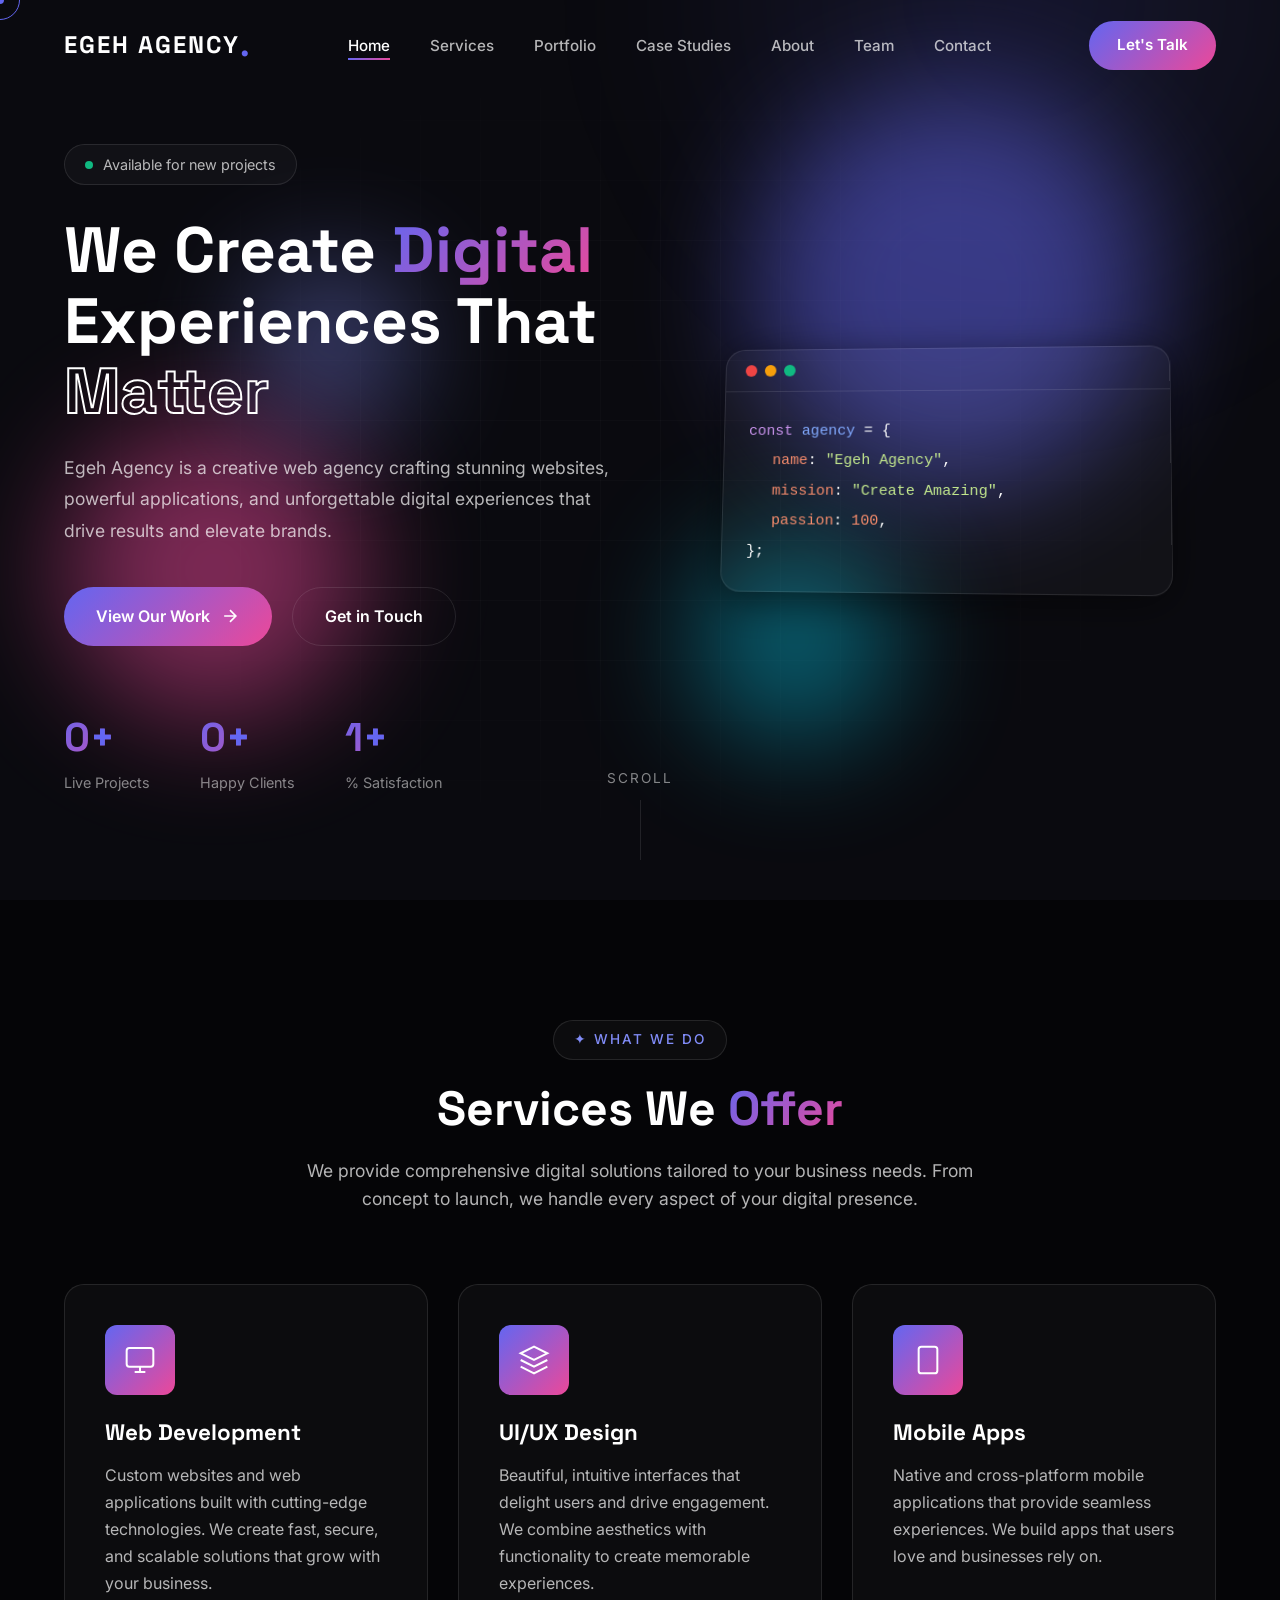
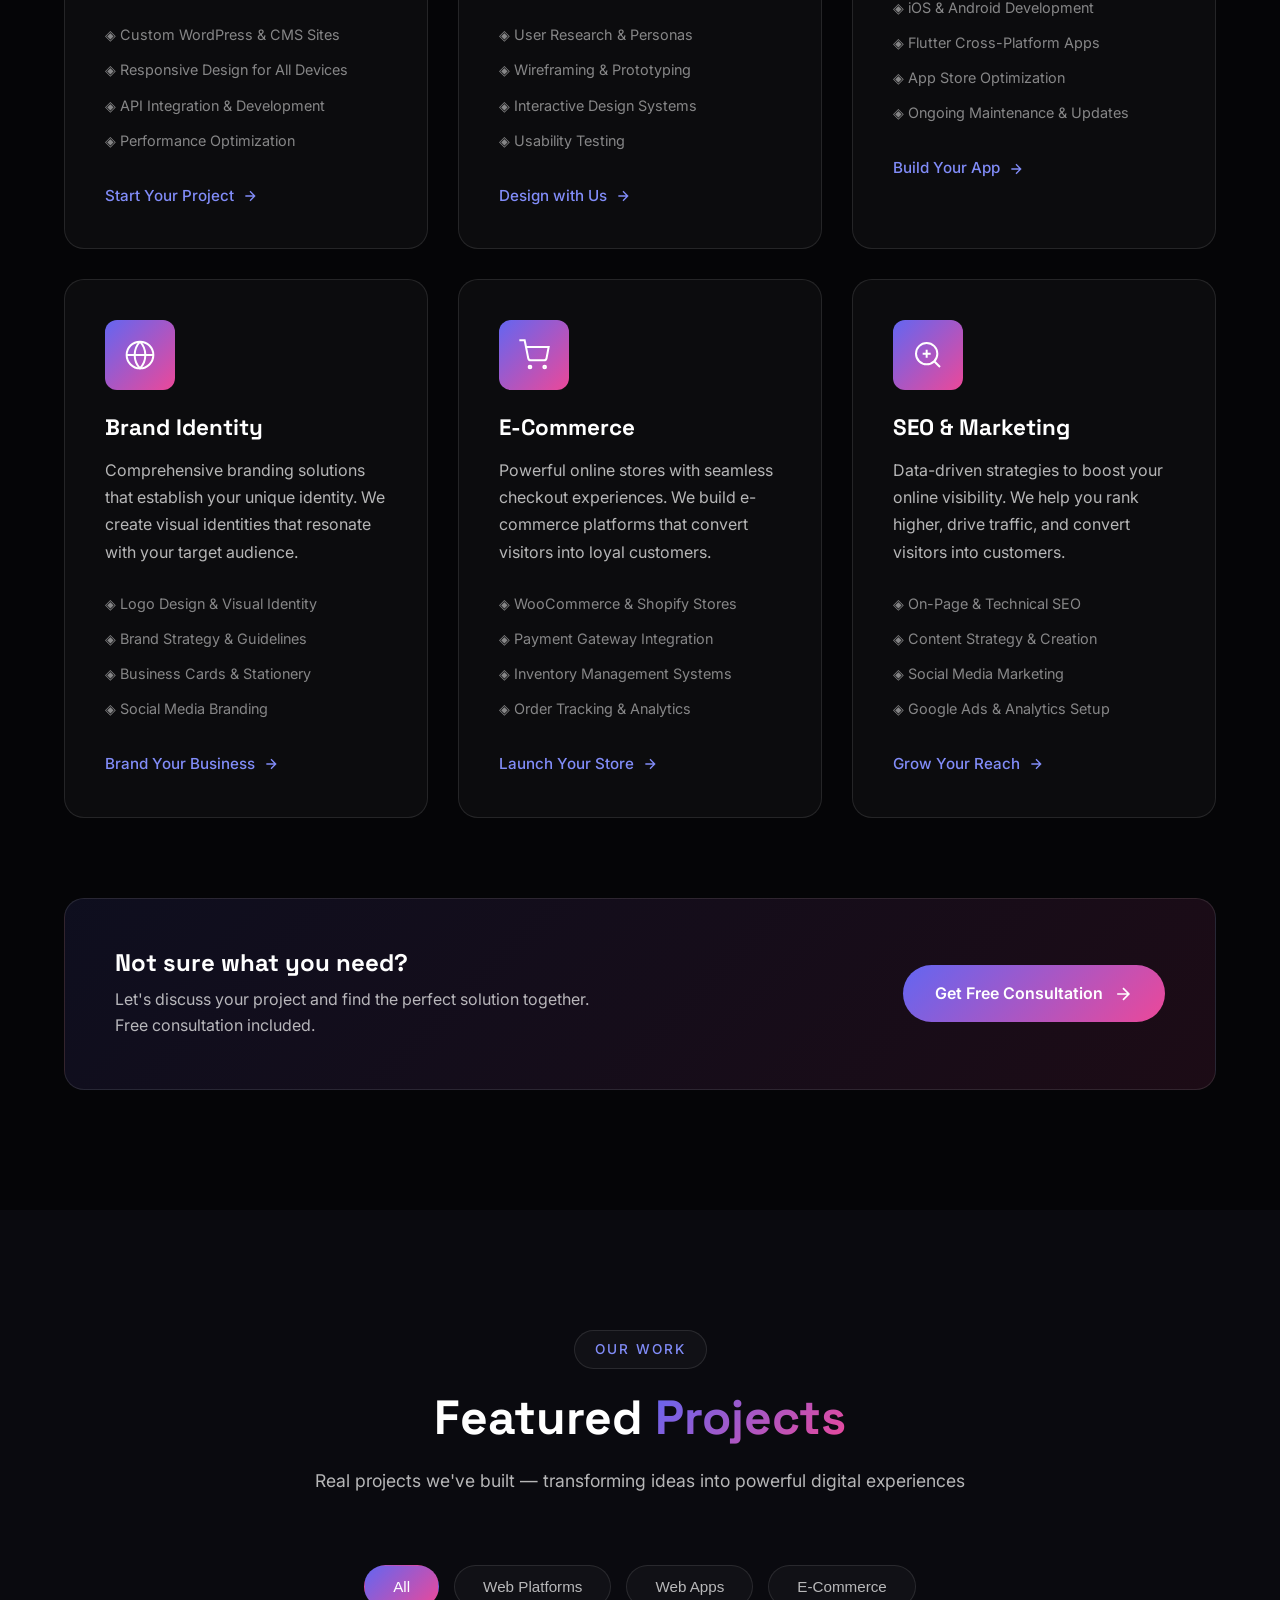
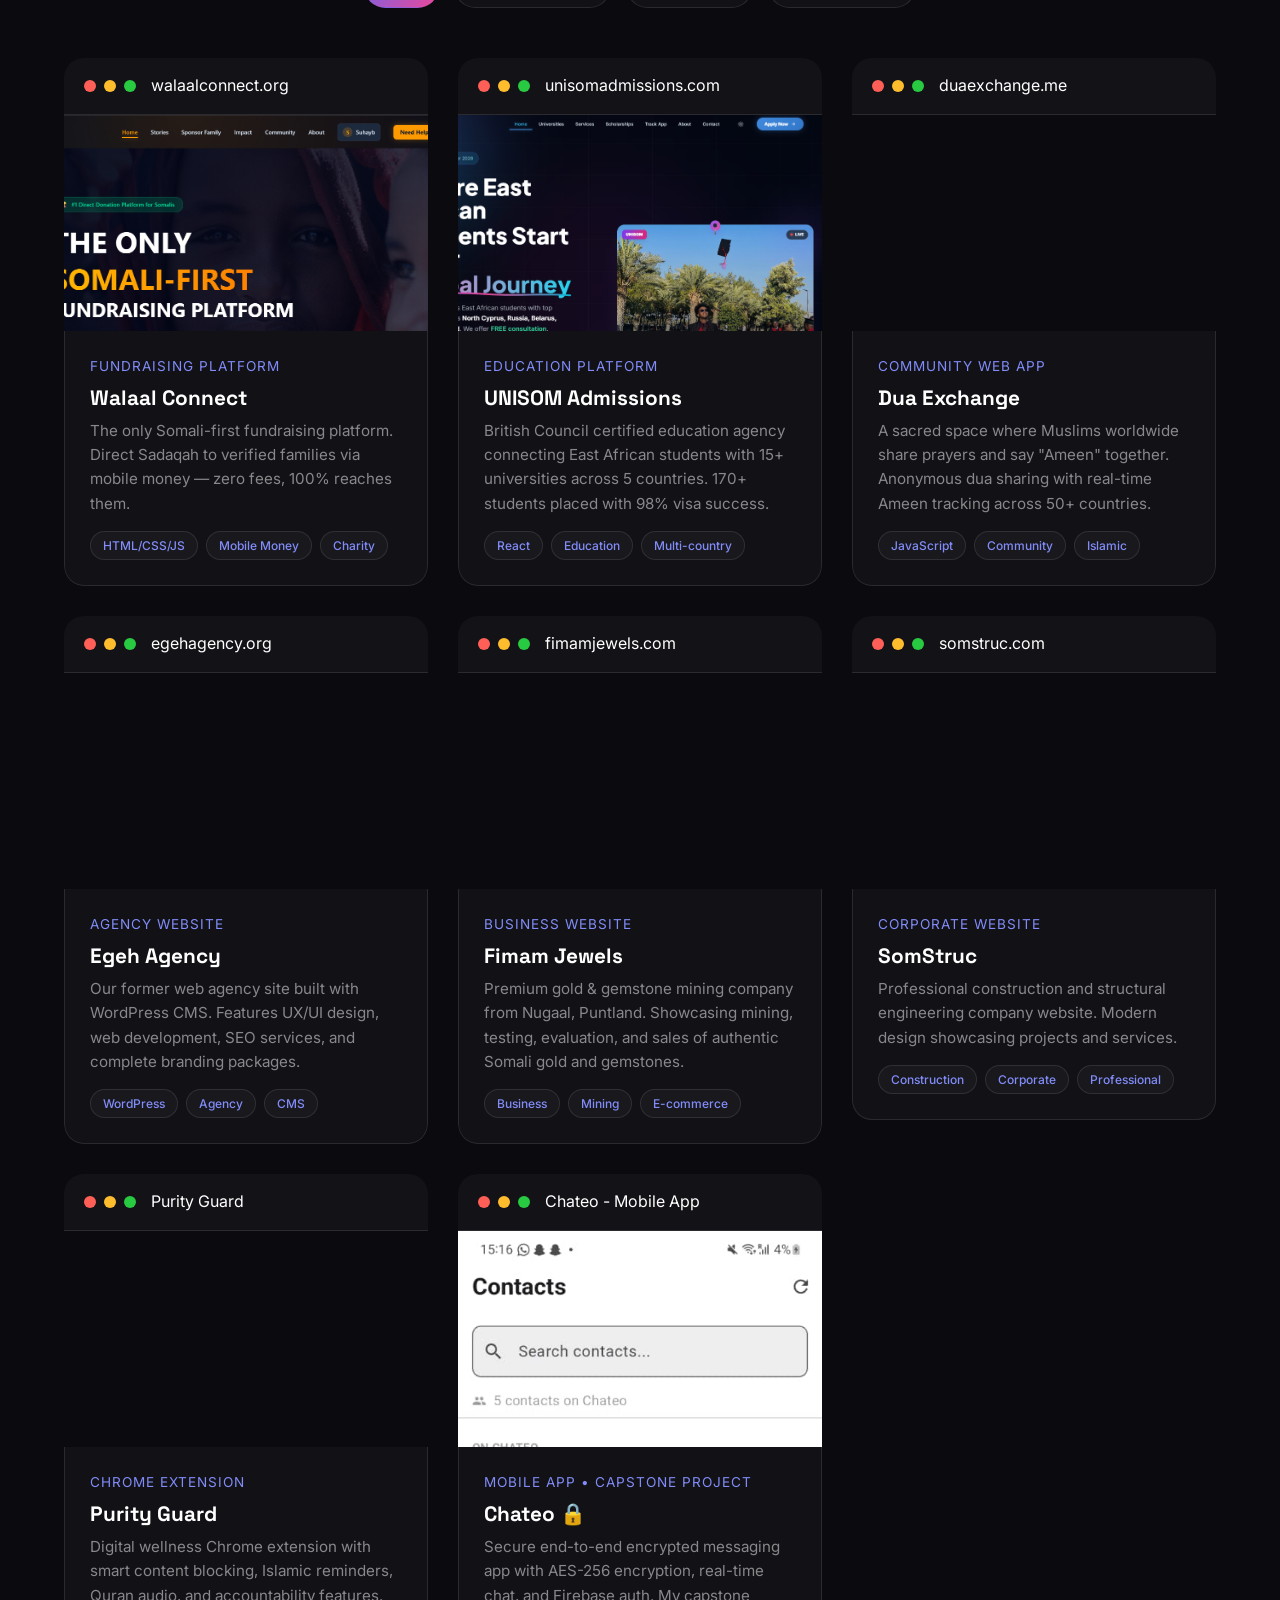
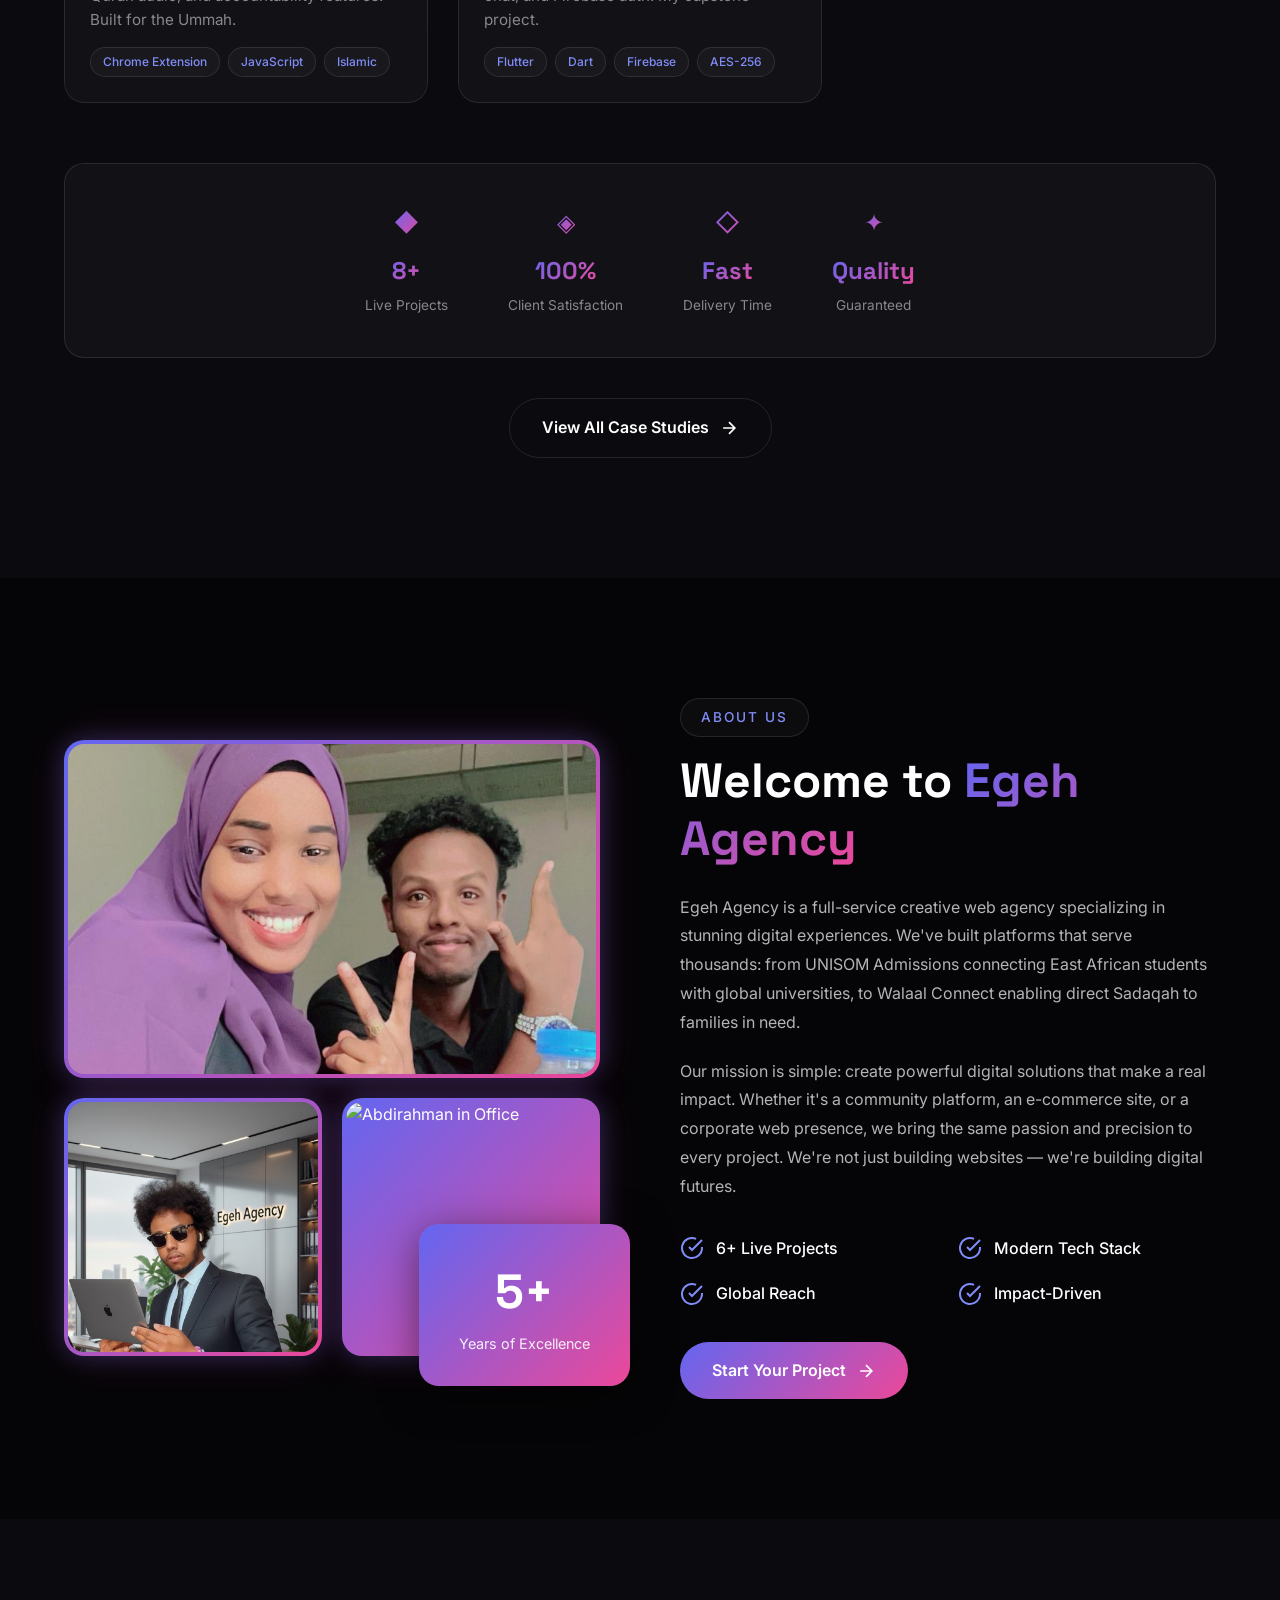
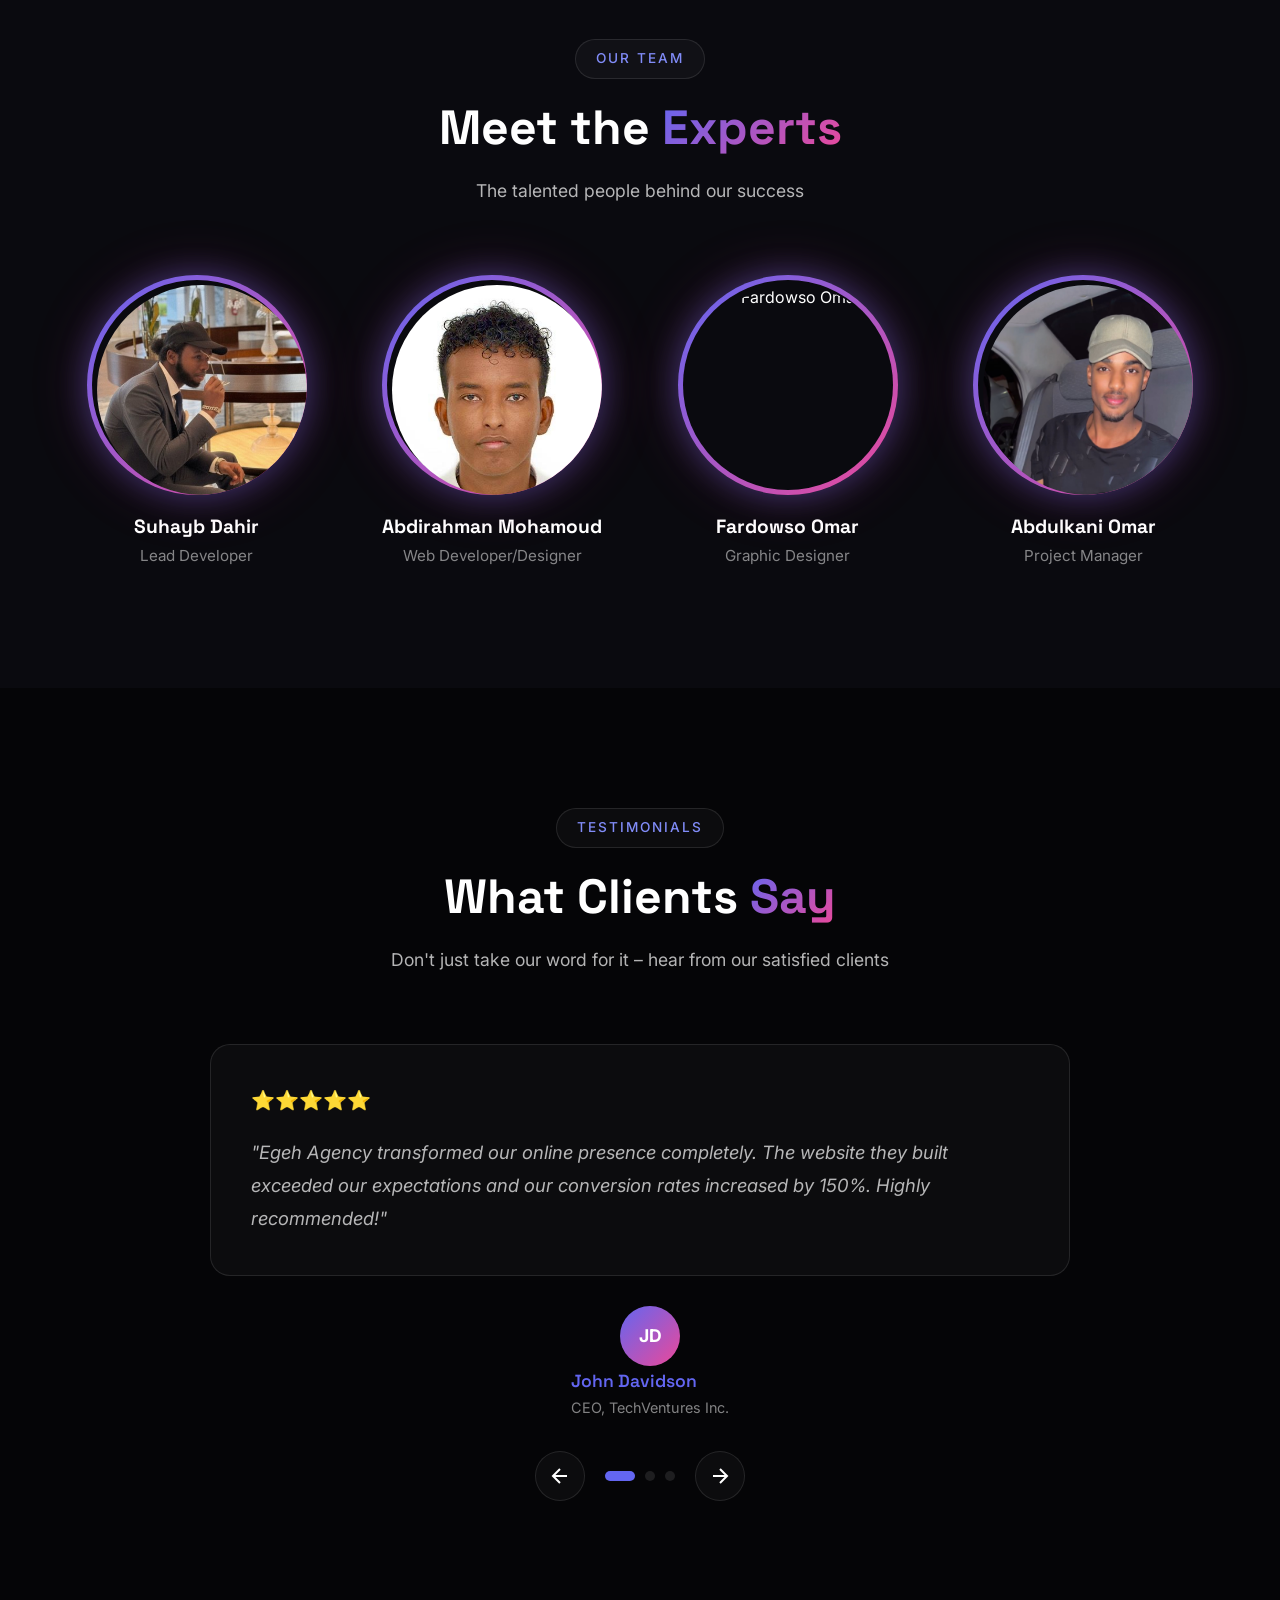
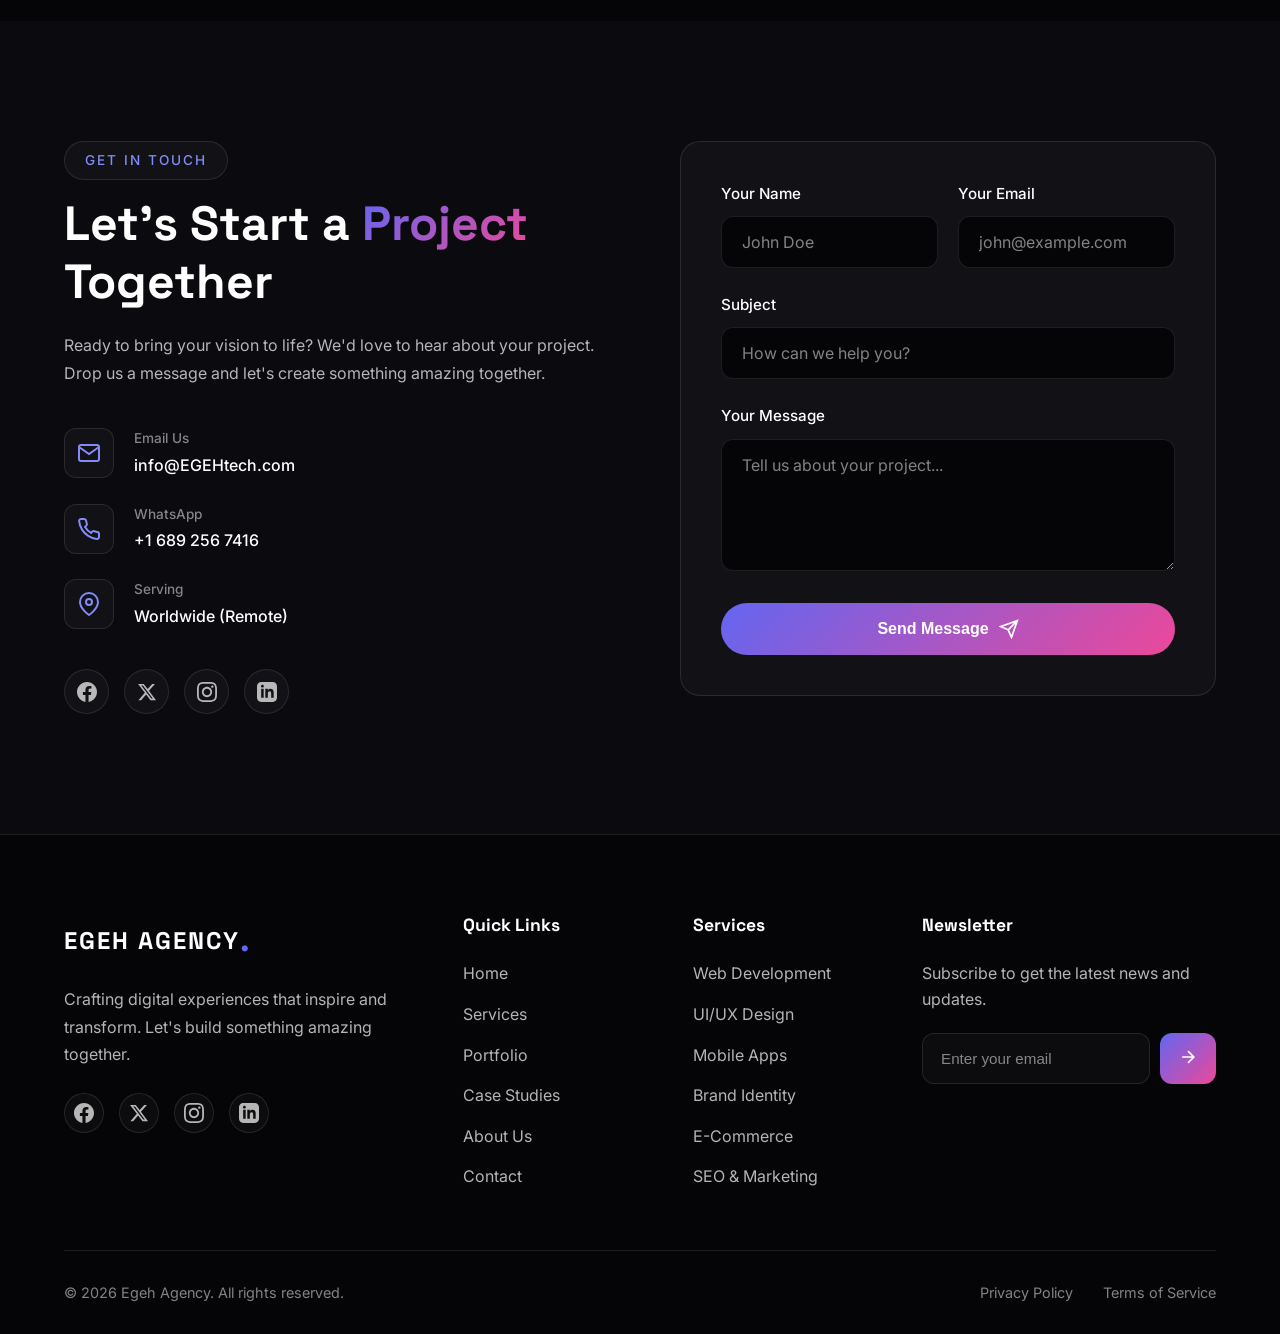
==== commit 808c608a: "Add gradient animated border design to about section team photos" ====
--- a/index.html
+++ b/index.html
@@ -612,13 +612,13 @@
                 <div class="about-visual">
                     <div class="about-image-grid">
                         <div class="about-image about-image-1">
-                            <img src="assets/groupphoto.jpeg" alt="Egeh Agency Team" style="width: 100%; height: 100%; object-fit: cover; border-radius: 20px;">
+                            <img src="assets/groupphoto.jpeg" alt="Egeh Agency Team">
                         </div>
                         <div class="about-image about-image-2">
-                            <img src="assets/suhayb.jpeg" alt="Suhayb in Office" style="width: 100%; height: 100%; object-fit: cover; object-position: center top; border-radius: 20px;">
+                            <img src="assets/suhayb.jpeg" alt="Suhayb in Office">
                         </div>
                         <div class="about-image about-image-3">
-                            <img src="assets/abrahmaninoffice.png" alt="Abdirahman in Office" style="width: 100%; height: 100%; object-fit: cover; border-radius: 20px;">
+                            <img src="assets/abrahmaninoffice.png" alt="Abdirahman in Office">
                         </div>
                     </div>
                     <div class="about-experience">
--- a/css/style.css
+++ b/css/style.css
@@ -1453,12 +1453,66 @@
 }
 
 .about-image {
+    position: relative;
     border-radius: var(--radius-lg);
     overflow: hidden;
+    padding: 4px;
+    background: linear-gradient(135deg, var(--primary), var(--secondary), var(--accent), var(--primary));
+    background-size: 300% 300%;
+    animation: borderGradient 4s ease infinite;
+    box-shadow: 
+        0 0 25px rgba(99, 102, 241, 0.3),
+        0 0 50px rgba(236, 72, 153, 0.15);
+    transition: var(--transition-normal);
+}
+
+.about-image::before {
+    content: '';
+    position: absolute;
+    inset: -4px;
+    border-radius: calc(var(--radius-lg) + 4px);
+    background: linear-gradient(135deg, var(--primary), var(--secondary), var(--accent), var(--primary));
+    background-size: 300% 300%;
+    animation: borderGradient 4s ease infinite;
+    z-index: -1;
+    opacity: 0.4;
+    filter: blur(12px);
+}
+
+.about-image:hover {
+    transform: translateY(-5px);
+    box-shadow: 
+        0 0 35px rgba(99, 102, 241, 0.5),
+        0 0 70px rgba(236, 72, 153, 0.3);
+}
+
+.about-image img {
+    width: 100%;
+    height: 100%;
+    object-fit: cover;
+    border-radius: calc(var(--radius-lg) - 4px);
+    transition: var(--transition-normal);
+}
+
+.about-image:hover img {
+    transform: scale(1.03);
 }
 
 .about-image-1 {
     grid-column: span 2;
+}
+
+.about-image-1 img {
+    aspect-ratio: 16/10;
+}
+
+.about-image-2 img,
+.about-image-3 img {
+    aspect-ratio: 1;
+}
+
+.about-image-2 img {
+    object-position: center top;
 }
 
 .image-placeholder {
@@ -1555,17 +1609,72 @@
 .team-image {
     position: relative;
     margin-bottom: 20px;
-    border-radius: var(--radius-lg);
+    border-radius: 50%;
     overflow: hidden;
     aspect-ratio: 1;
-    height: 280px;
+    width: 220px;
+    height: 220px;
+    margin-left: auto;
+    margin-right: auto;
+    padding: 5px;
+    background: linear-gradient(135deg, var(--primary), var(--secondary), var(--accent), var(--primary));
+    background-size: 300% 300%;
+    animation: borderGradient 4s ease infinite;
+    box-shadow: 
+        0 0 30px rgba(99, 102, 241, 0.4),
+        0 0 60px rgba(236, 72, 153, 0.2);
+    transition: var(--transition-normal);
+}
+
+.team-image::before {
+    content: '';
+    position: absolute;
+    inset: 5px;
+    border-radius: 50%;
+    background: var(--bg-dark);
+    z-index: 0;
+}
+
+.team-image::after {
+    content: '';
+    position: absolute;
+    inset: -3px;
+    border-radius: 50%;
+    background: linear-gradient(135deg, var(--primary), var(--secondary), var(--accent), var(--primary));
+    background-size: 300% 300%;
+    animation: borderGradient 4s ease infinite;
+    z-index: -1;
+    opacity: 0.5;
+    filter: blur(10px);
+}
+
+@keyframes borderGradient {
+    0% { background-position: 0% 50%; }
+    50% { background-position: 100% 50%; }
+    100% { background-position: 0% 50%; }
+}
+
+.team-card:hover .team-image {
+    transform: scale(1.05);
+    box-shadow: 
+        0 0 40px rgba(99, 102, 241, 0.6),
+        0 0 80px rgba(236, 72, 153, 0.4);
 }
 
 .team-image img {
-    width: 100%;
-    height: 100%;
+    position: relative;
+    width: calc(100% - 10px);
+    height: calc(100% - 10px);
     object-fit: cover;
     object-position: center top;
+    border-radius: 50%;
+    z-index: 1;
+    margin: 5px;
+    transition: var(--transition-normal);
+}
+
+.team-card:hover .team-image img {
+    transform: scale(1.05);
 }
 
 .team-placeholder {
@@ -1576,20 +1685,26 @@
 
 .team-socials {
     position: absolute;
-    bottom: 0;
-    left: 0;
-    width: 100%;
-    padding: 20px;
+    bottom: 15px;
+    left: 50%;
+    transform: translateX(-50%) translateY(30px);
+    width: auto;
+    padding: 10px 20px;
     display: flex;
     justify-content: center;
     gap: 15px;
-    background: linear-gradient(transparent, rgba(0,0,0,0.8));
-    transform: translateY(100%);
+    background: rgba(0, 0, 0, 0.85);
+    backdrop-filter: blur(10px);
+    border-radius: var(--radius-full);
+    border: 1px solid var(--border-color);
+    opacity: 0;
     transition: var(--transition-normal);
+    z-index: 10;
 }
 
 .team-card:hover .team-socials {
-    transform: translateY(0);
+    transform: translateX(-50%) translateY(0);
+    opacity: 1;
 }
 
 .team-socials a {
@@ -2069,6 +2184,11 @@
     
     .team-grid {
         grid-template-columns: repeat(2, 1fr);
+    }
+    
+    .team-image {
+        width: 200px;
+        height: 200px;
     }
 }
 
@@ -2178,9 +2298,15 @@
     }
     
     .team-grid {
-        grid-template-columns: 1fr;
-        max-width: 350px;
+        grid-template-columns: repeat(2, 1fr);
+        gap: 40px;
+        max-width: 100%;
         margin: 0 auto;
+    }
+    
+    .team-image {
+        width: 180px;
+        height: 180px;
     }
     
     .form-row {
@@ -2257,6 +2383,21 @@
         right: auto;
         bottom: auto;
         margin-top: 20px;
+    }
+    
+    .team-grid {
+        grid-template-columns: 1fr;
+        gap: 50px;
+    }
+    
+    .team-image {
+        width: 200px;
+        height: 200px;
+    }
+    
+    .team-socials {
+        opacity: 1;
+        transform: translateX(-50%) translateY(0);
     }
 }
 
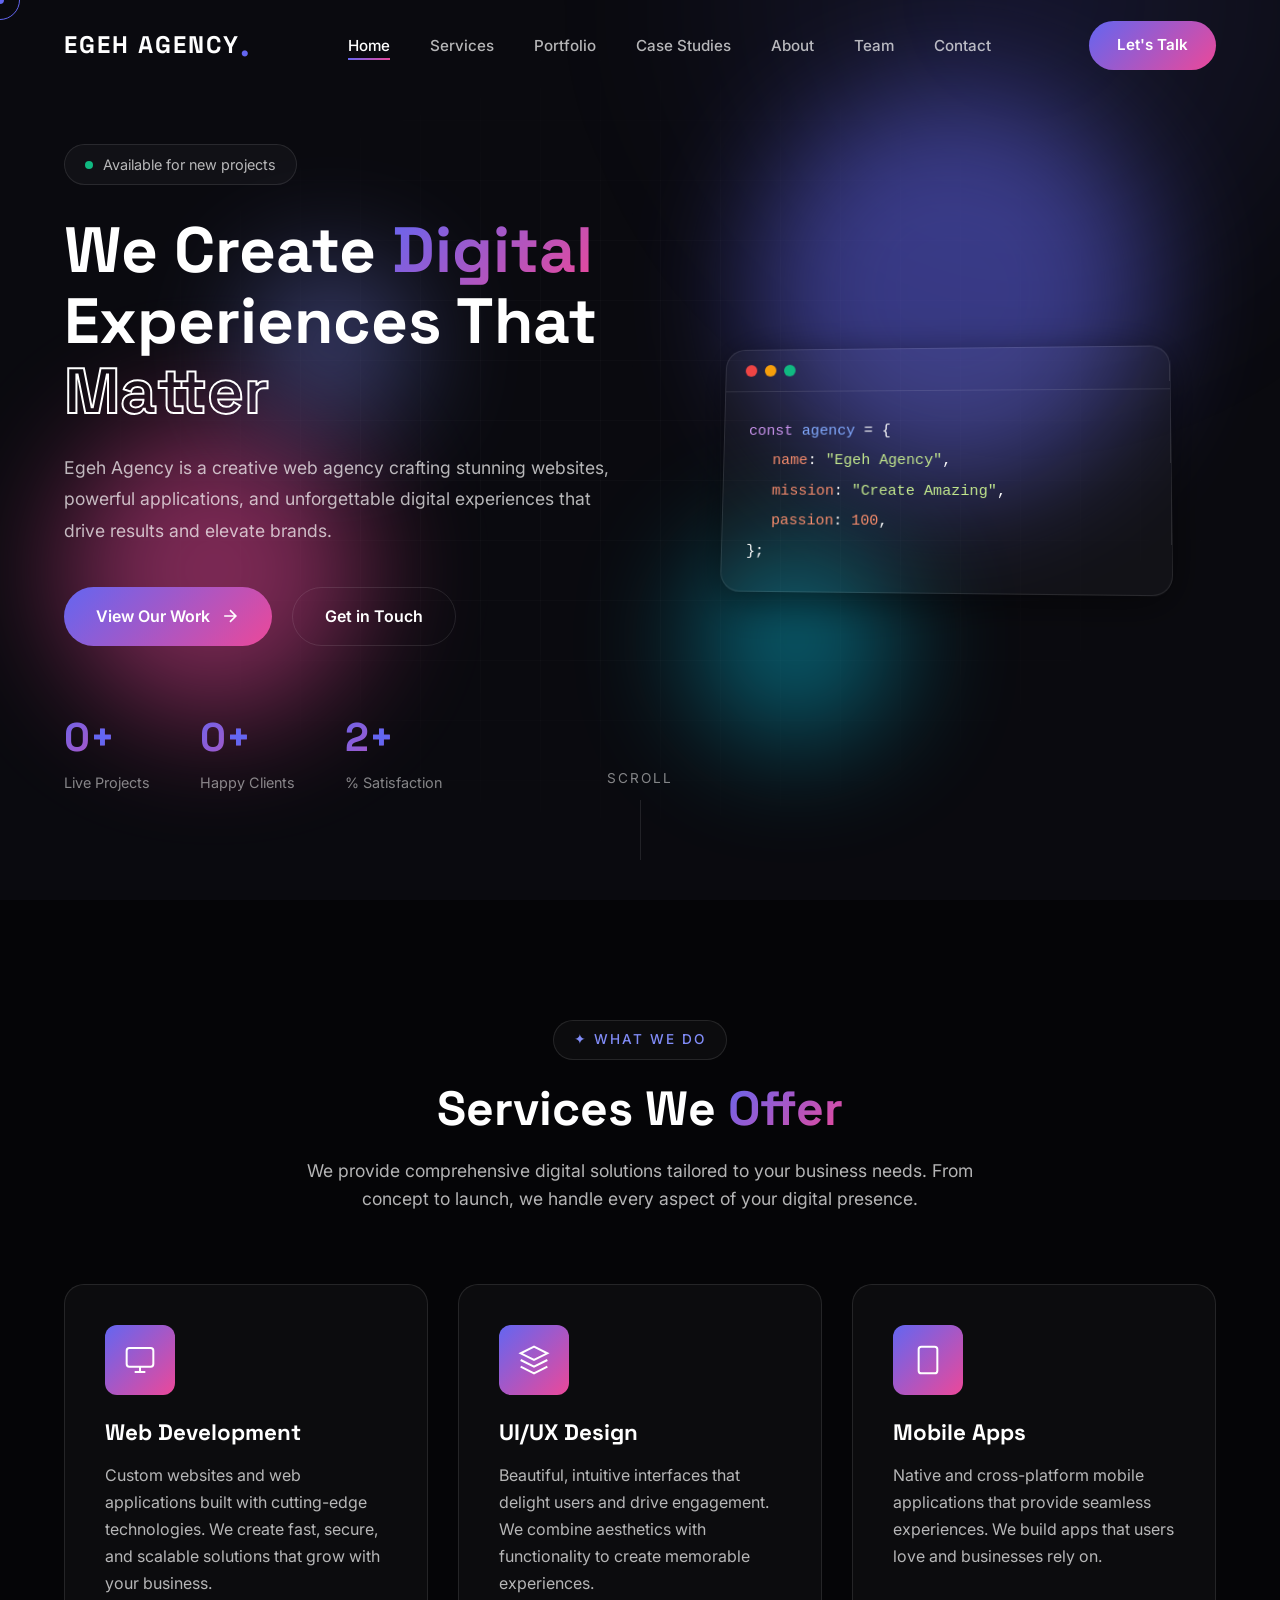
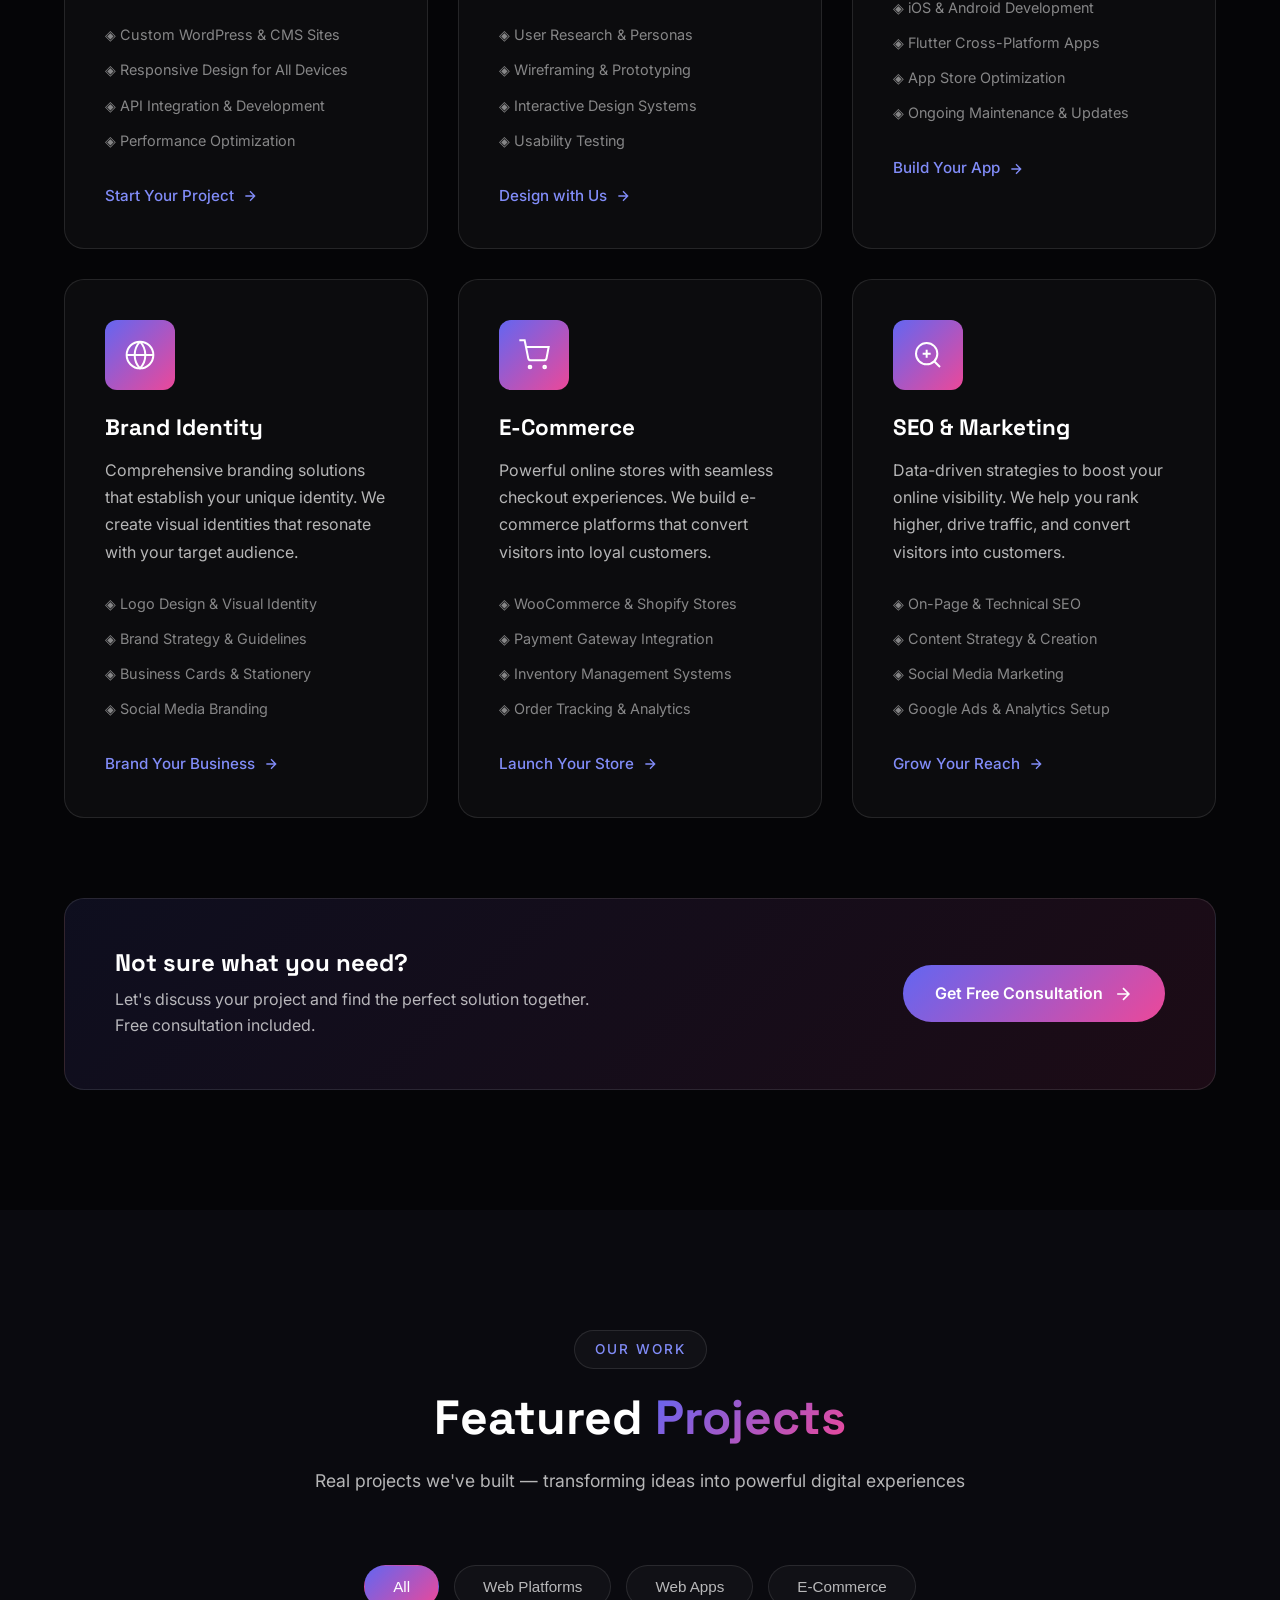
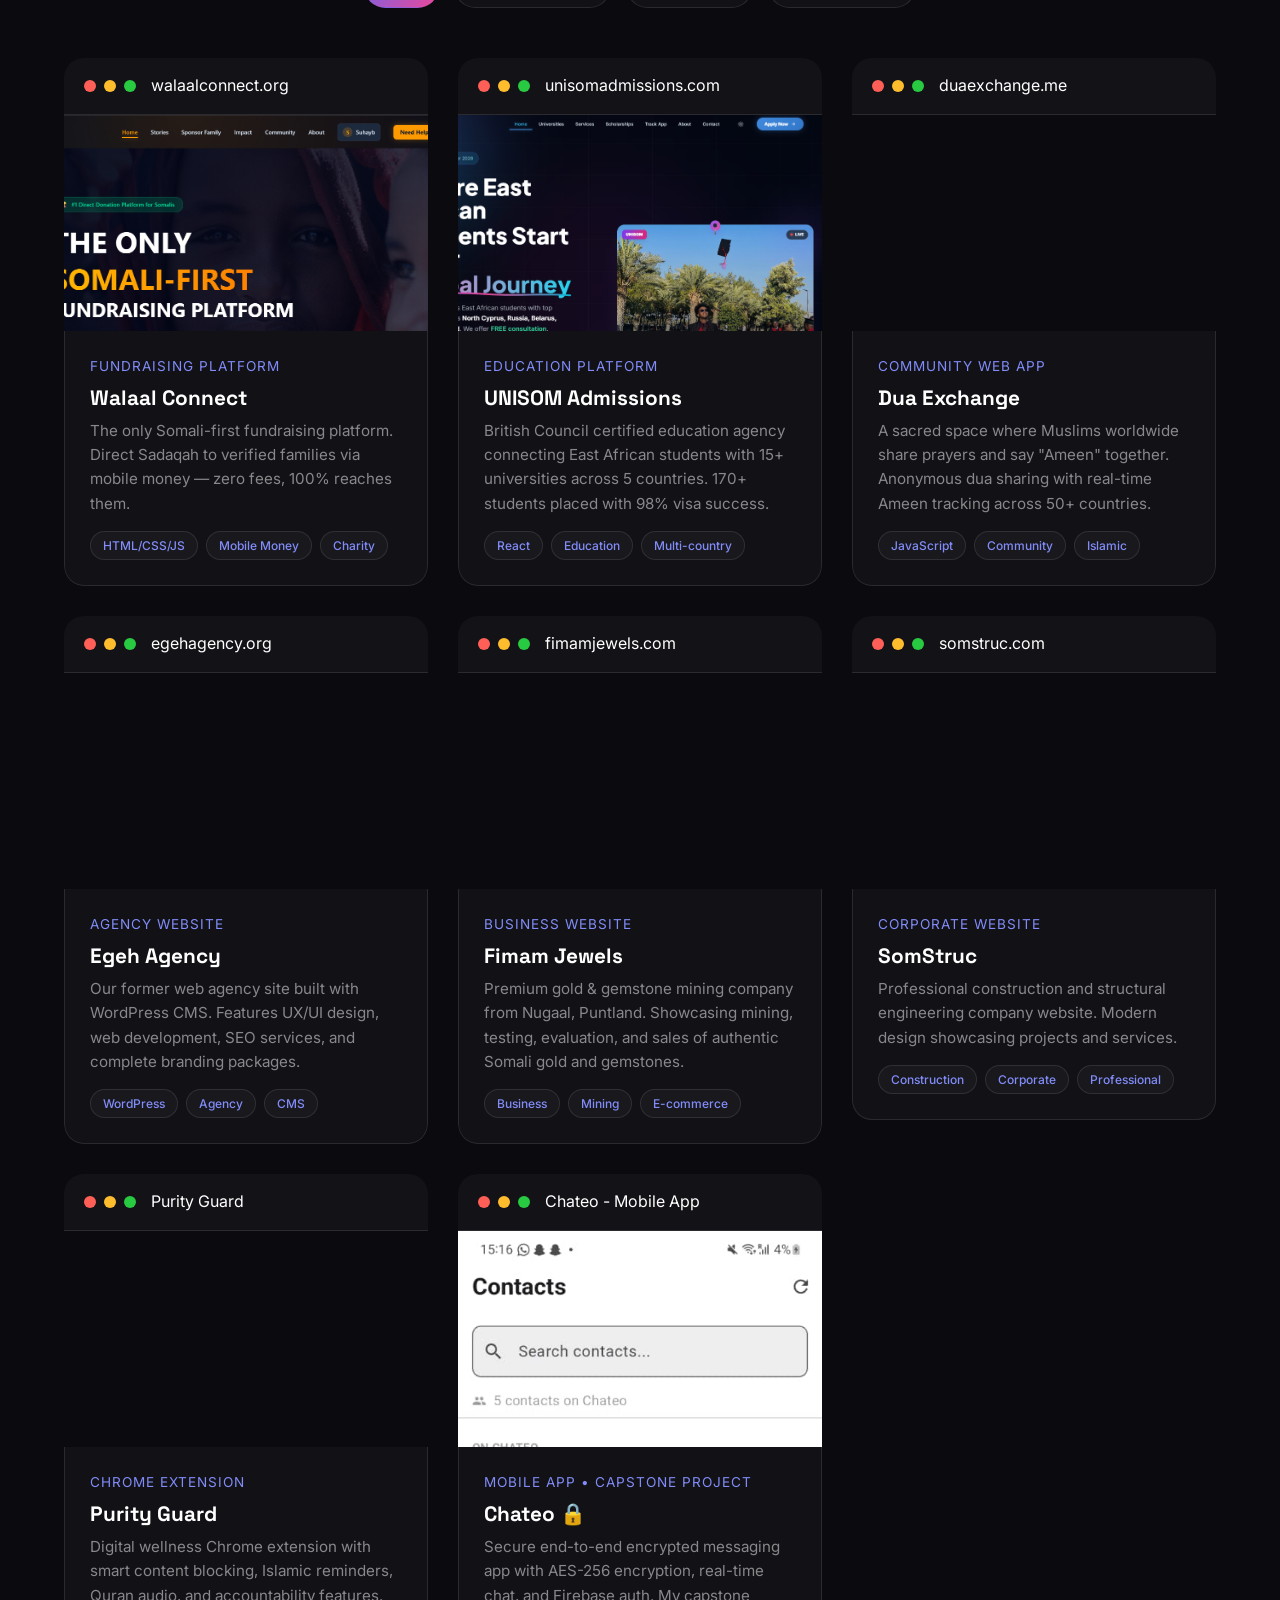
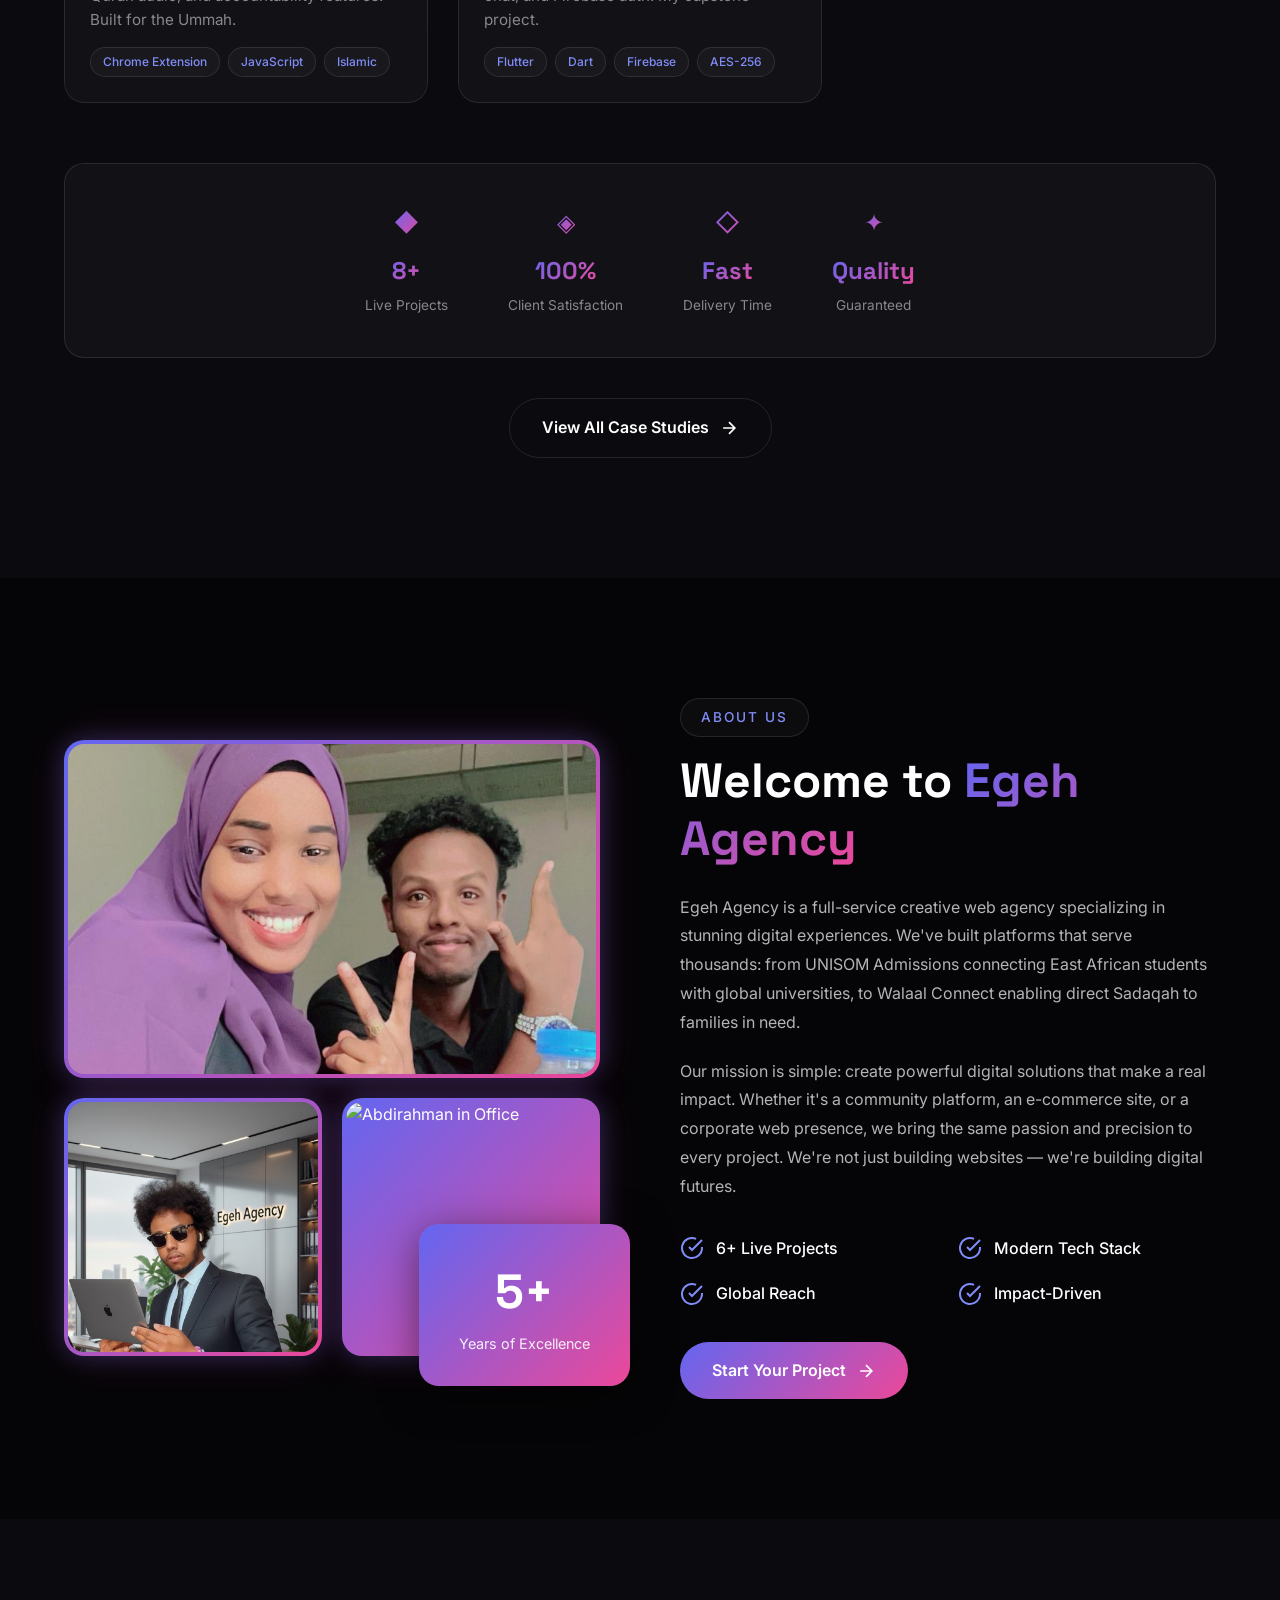
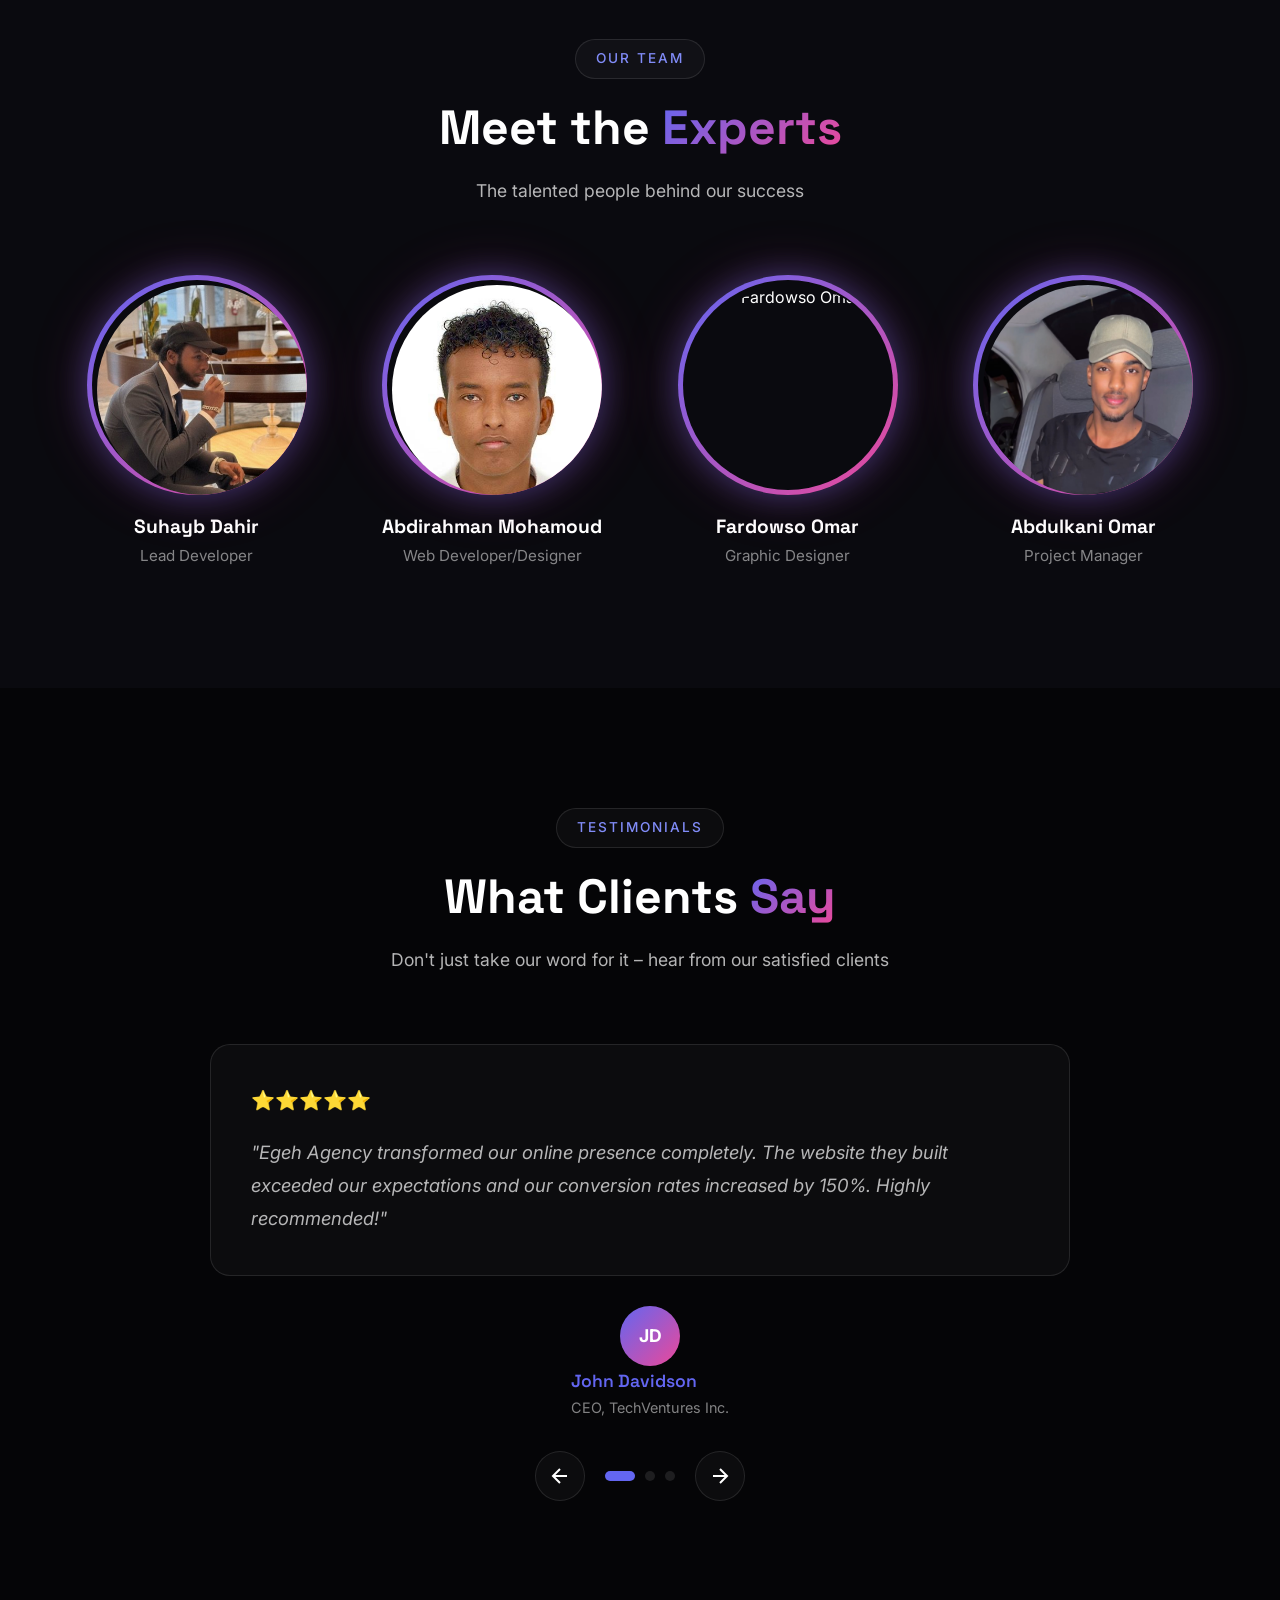
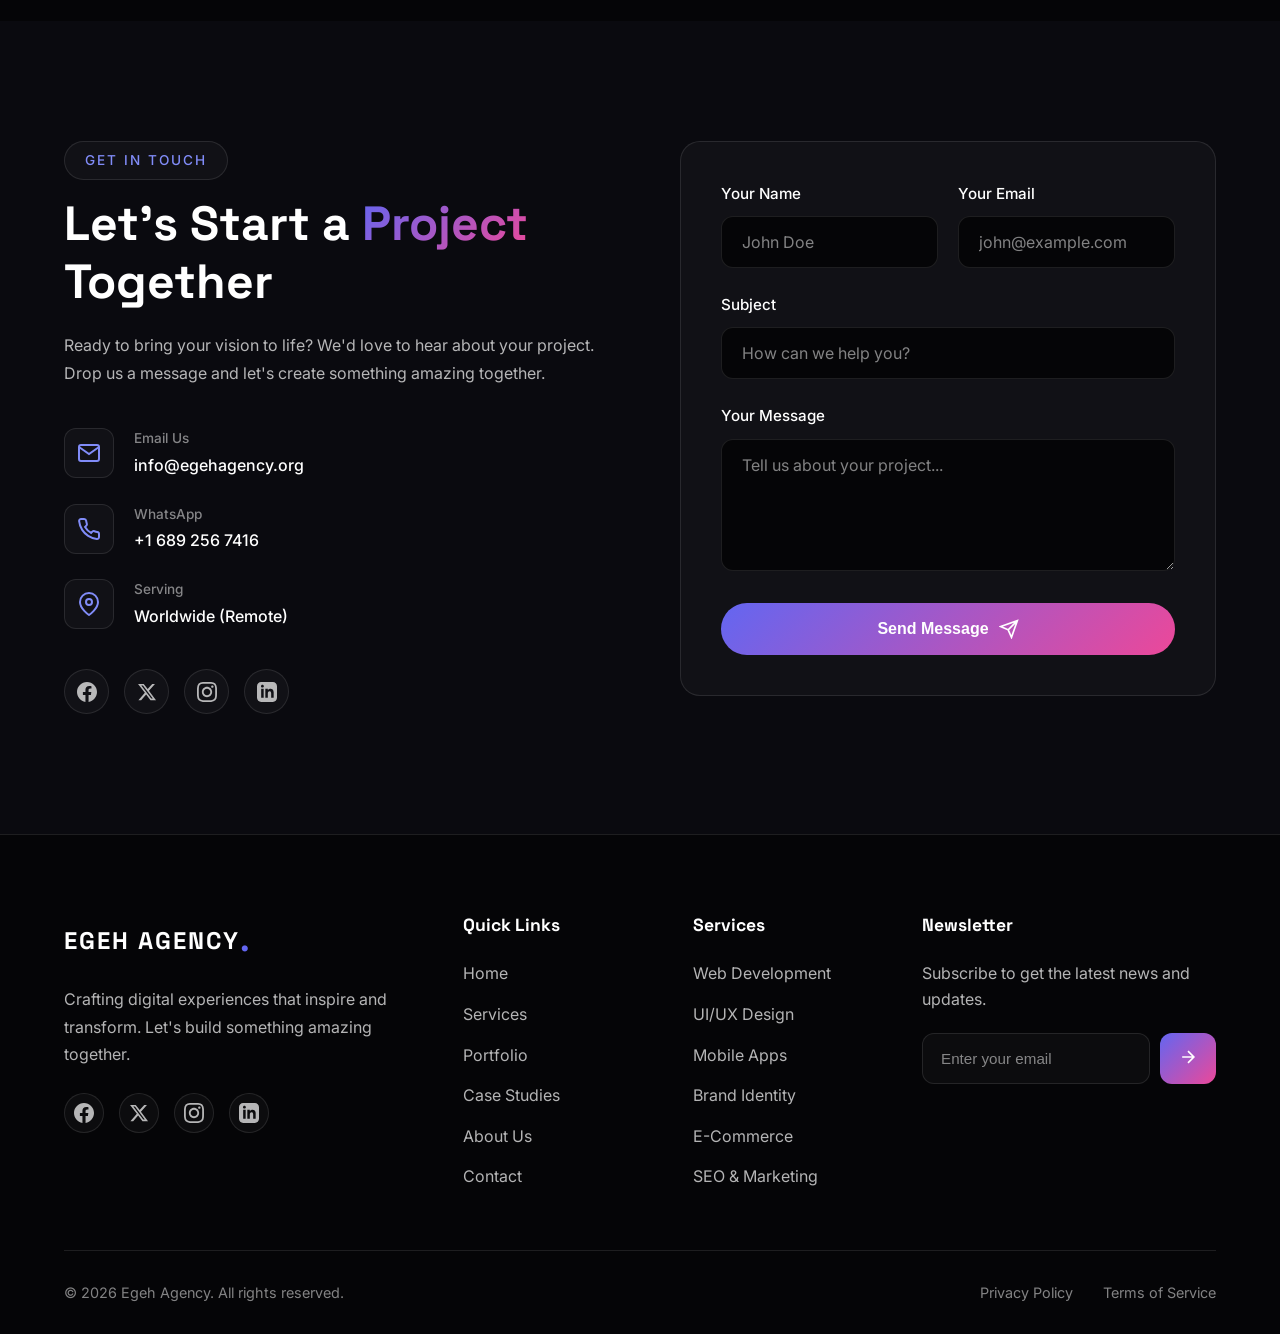
==== commit b494956a: "Update email to info@egehagency.org across all pages" ====
--- a/index.html
+++ b/index.html
@@ -859,7 +859,7 @@
                             </div>
                             <div class="contact-text">
                                 <span class="contact-label">Email Us</span>
-                                <a href="mailto:info@EGEHtech.com">info@EGEHtech.com</a>
+                                <a href="mailto:info@egehagency.org">info@egehagency.org</a>
                             </div>
                         </div>
                         <div class="contact-item">
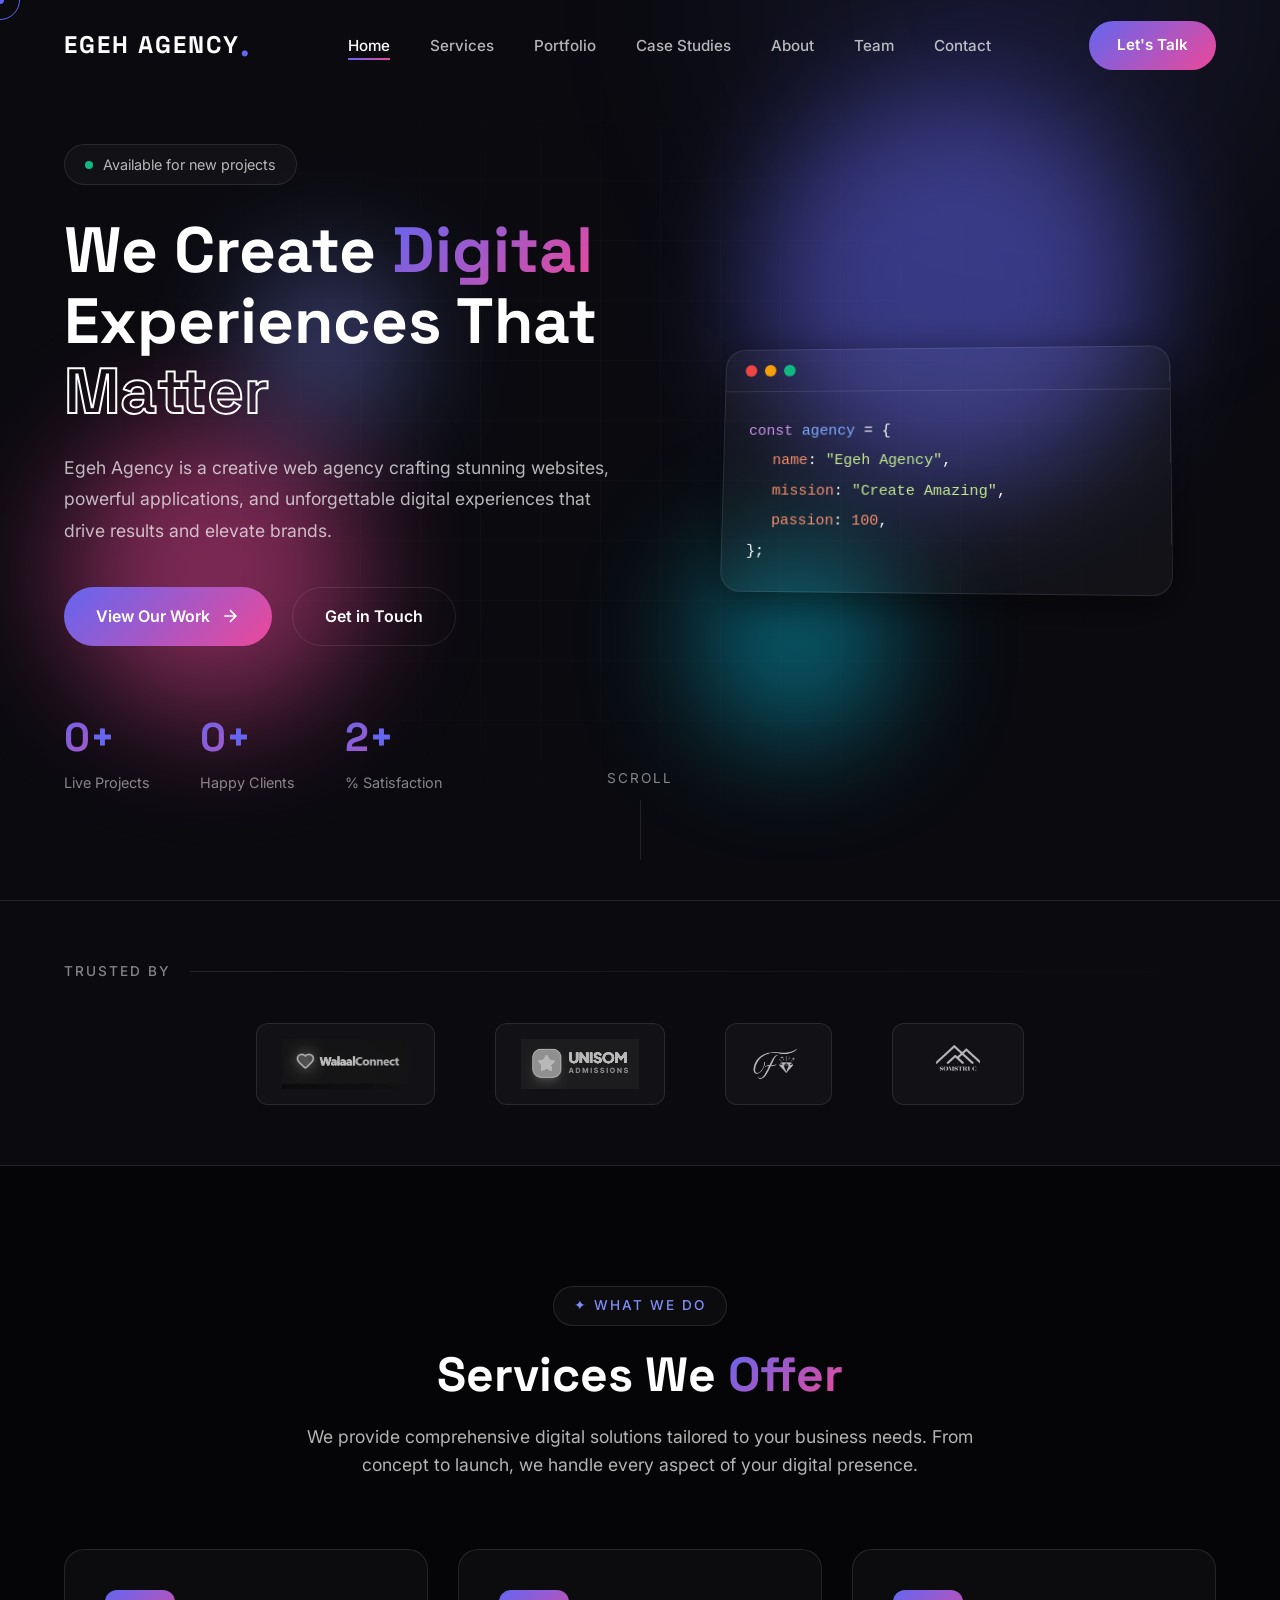
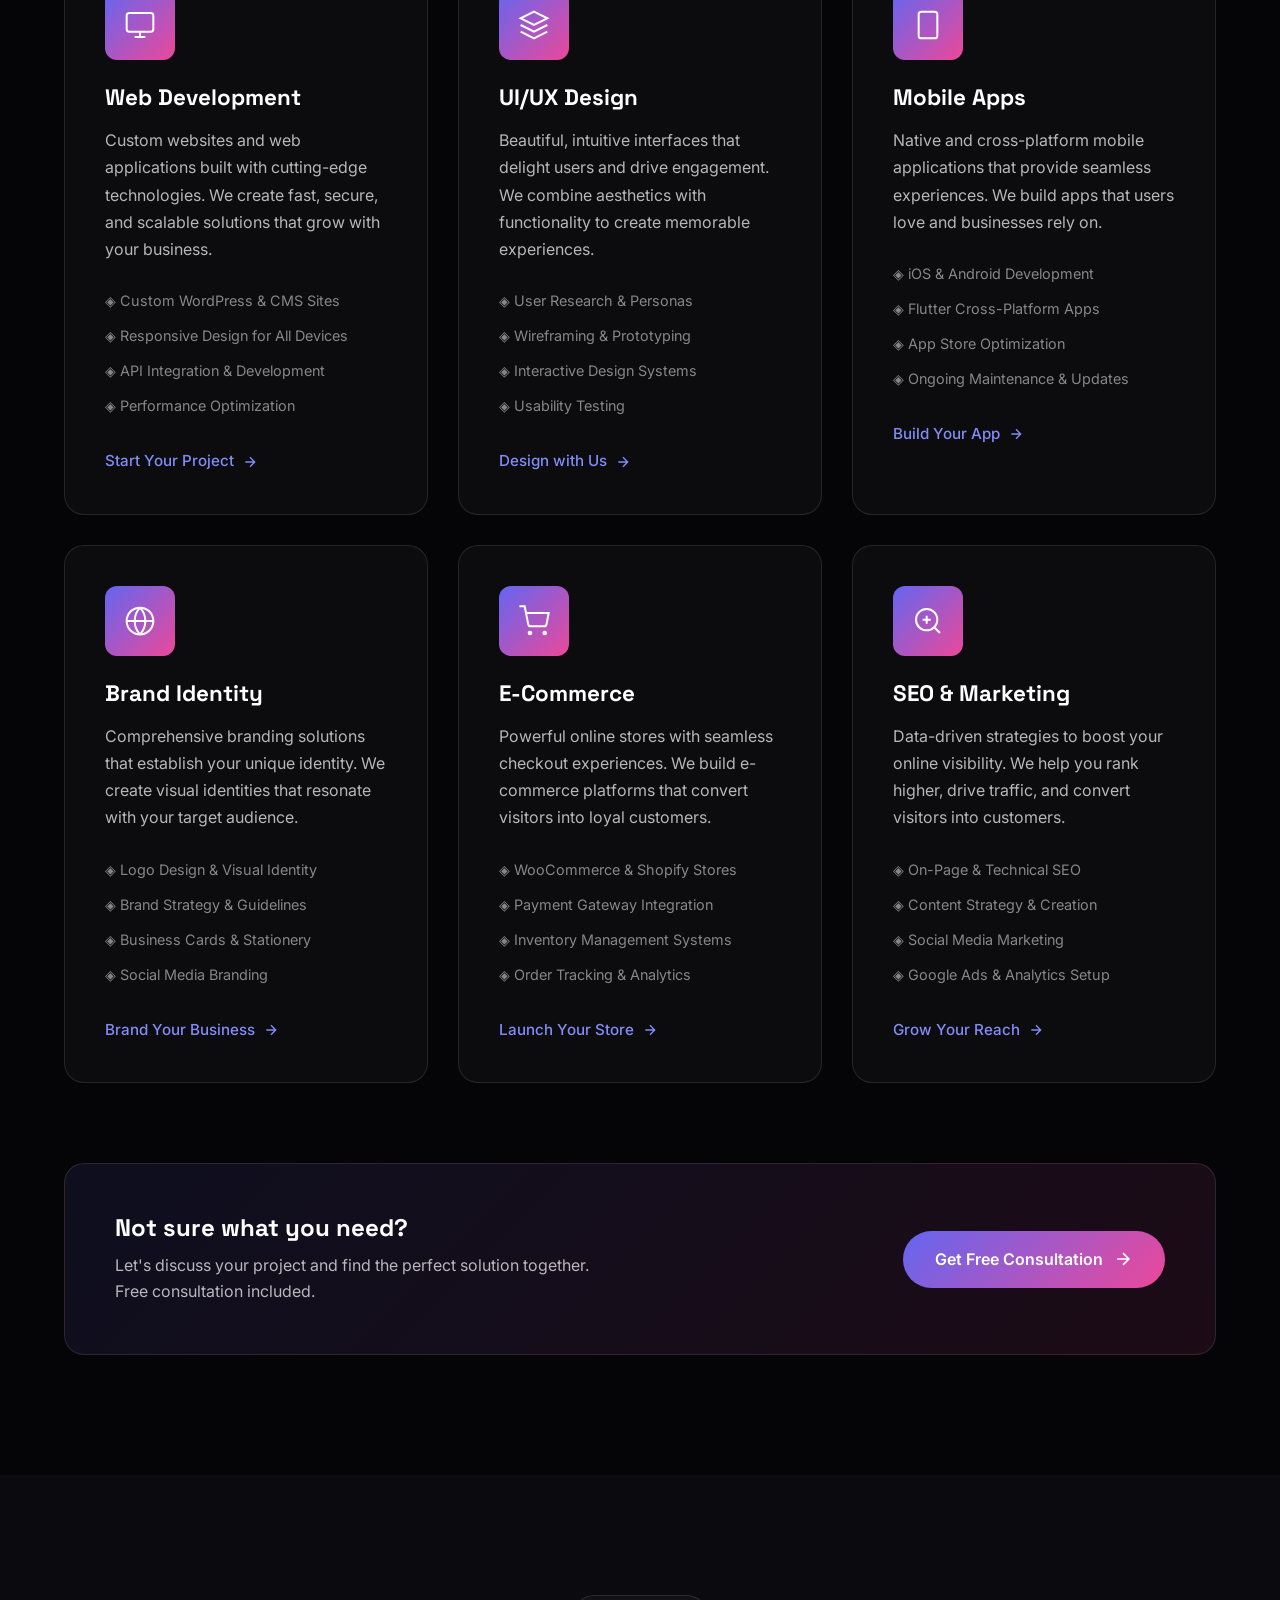
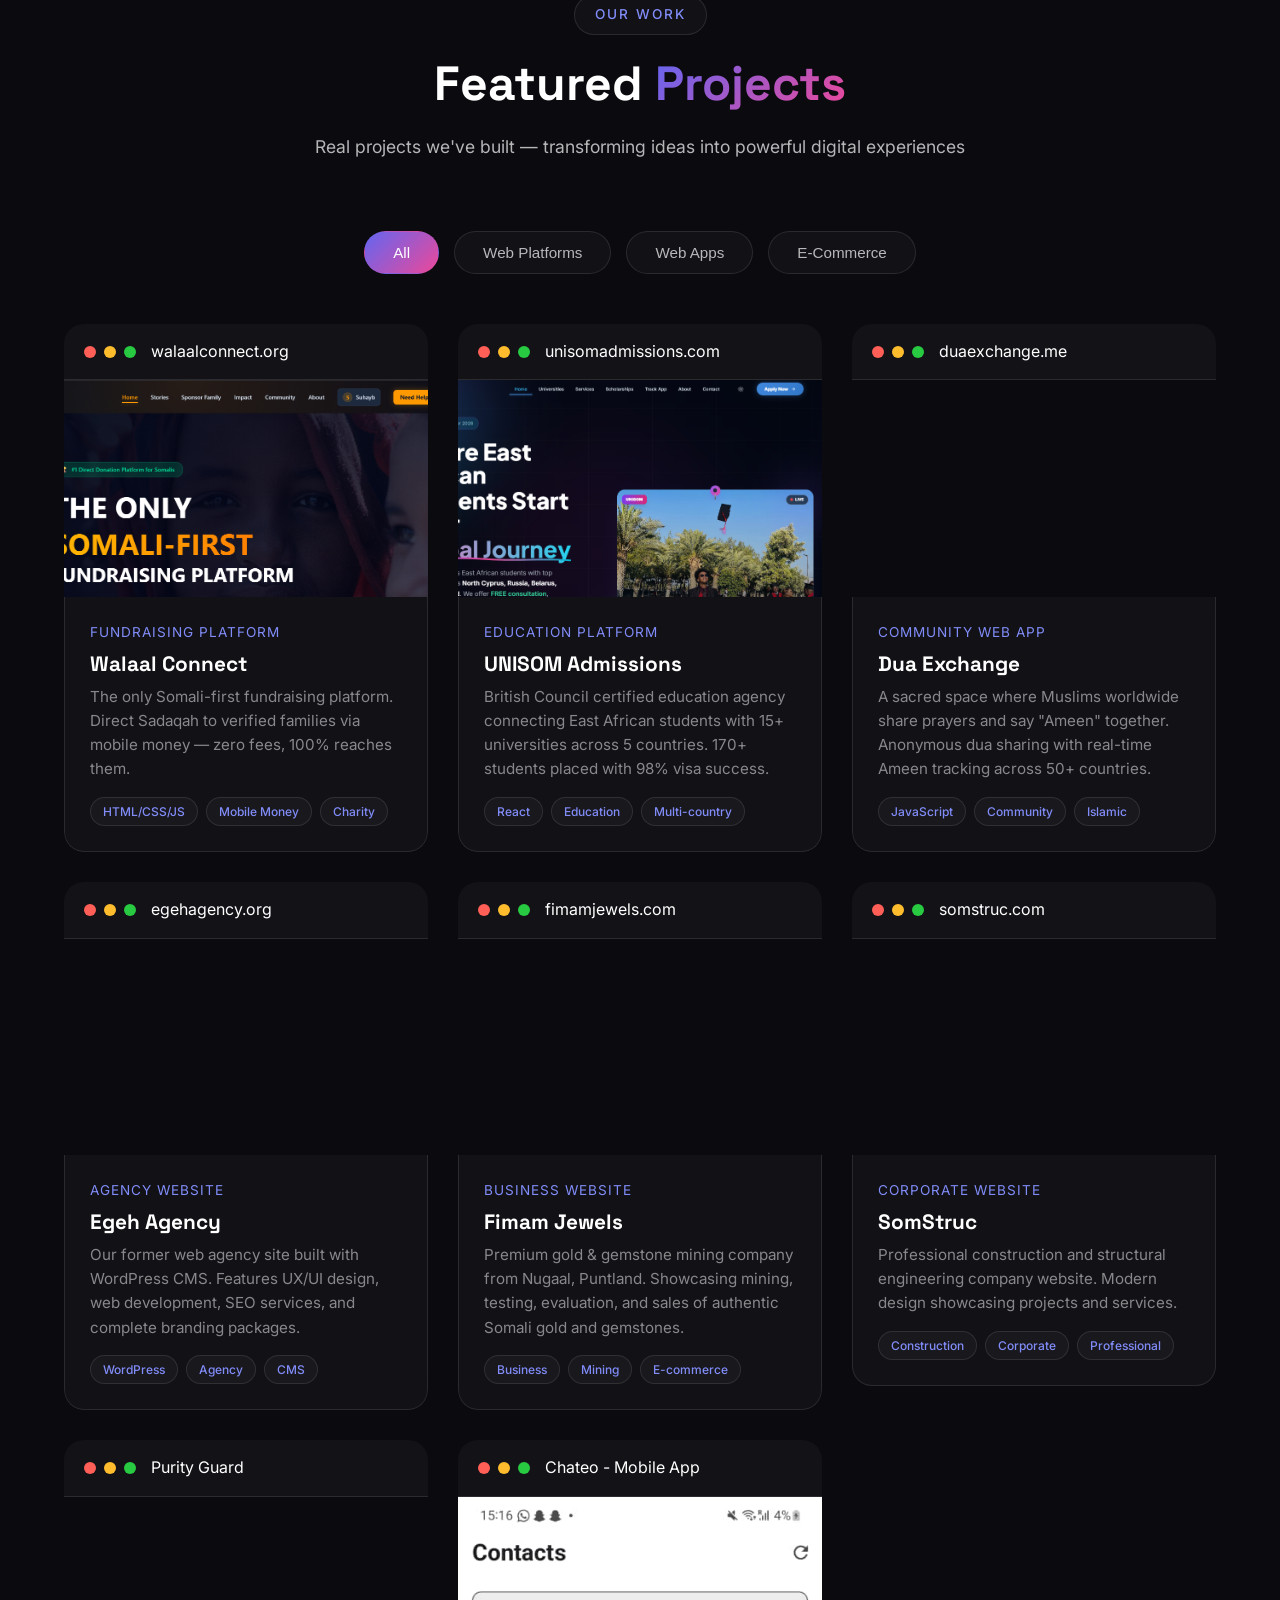
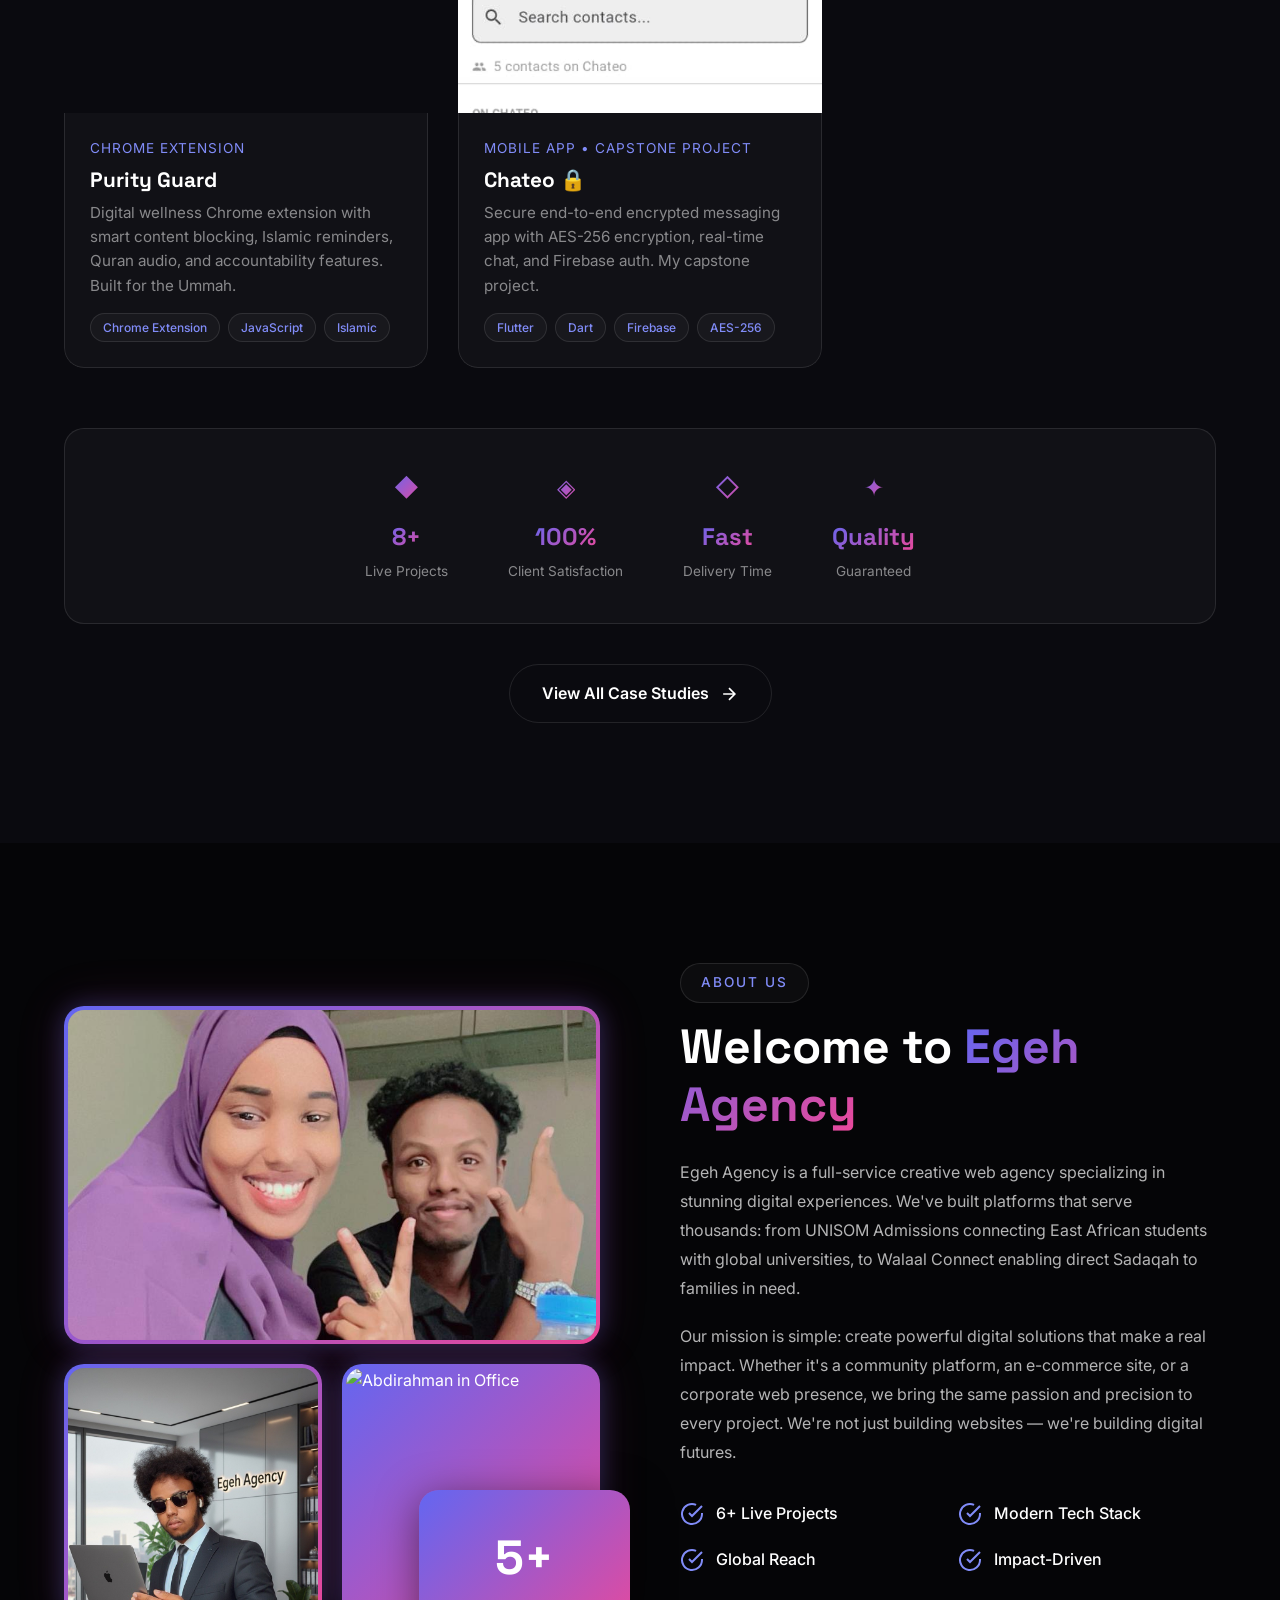
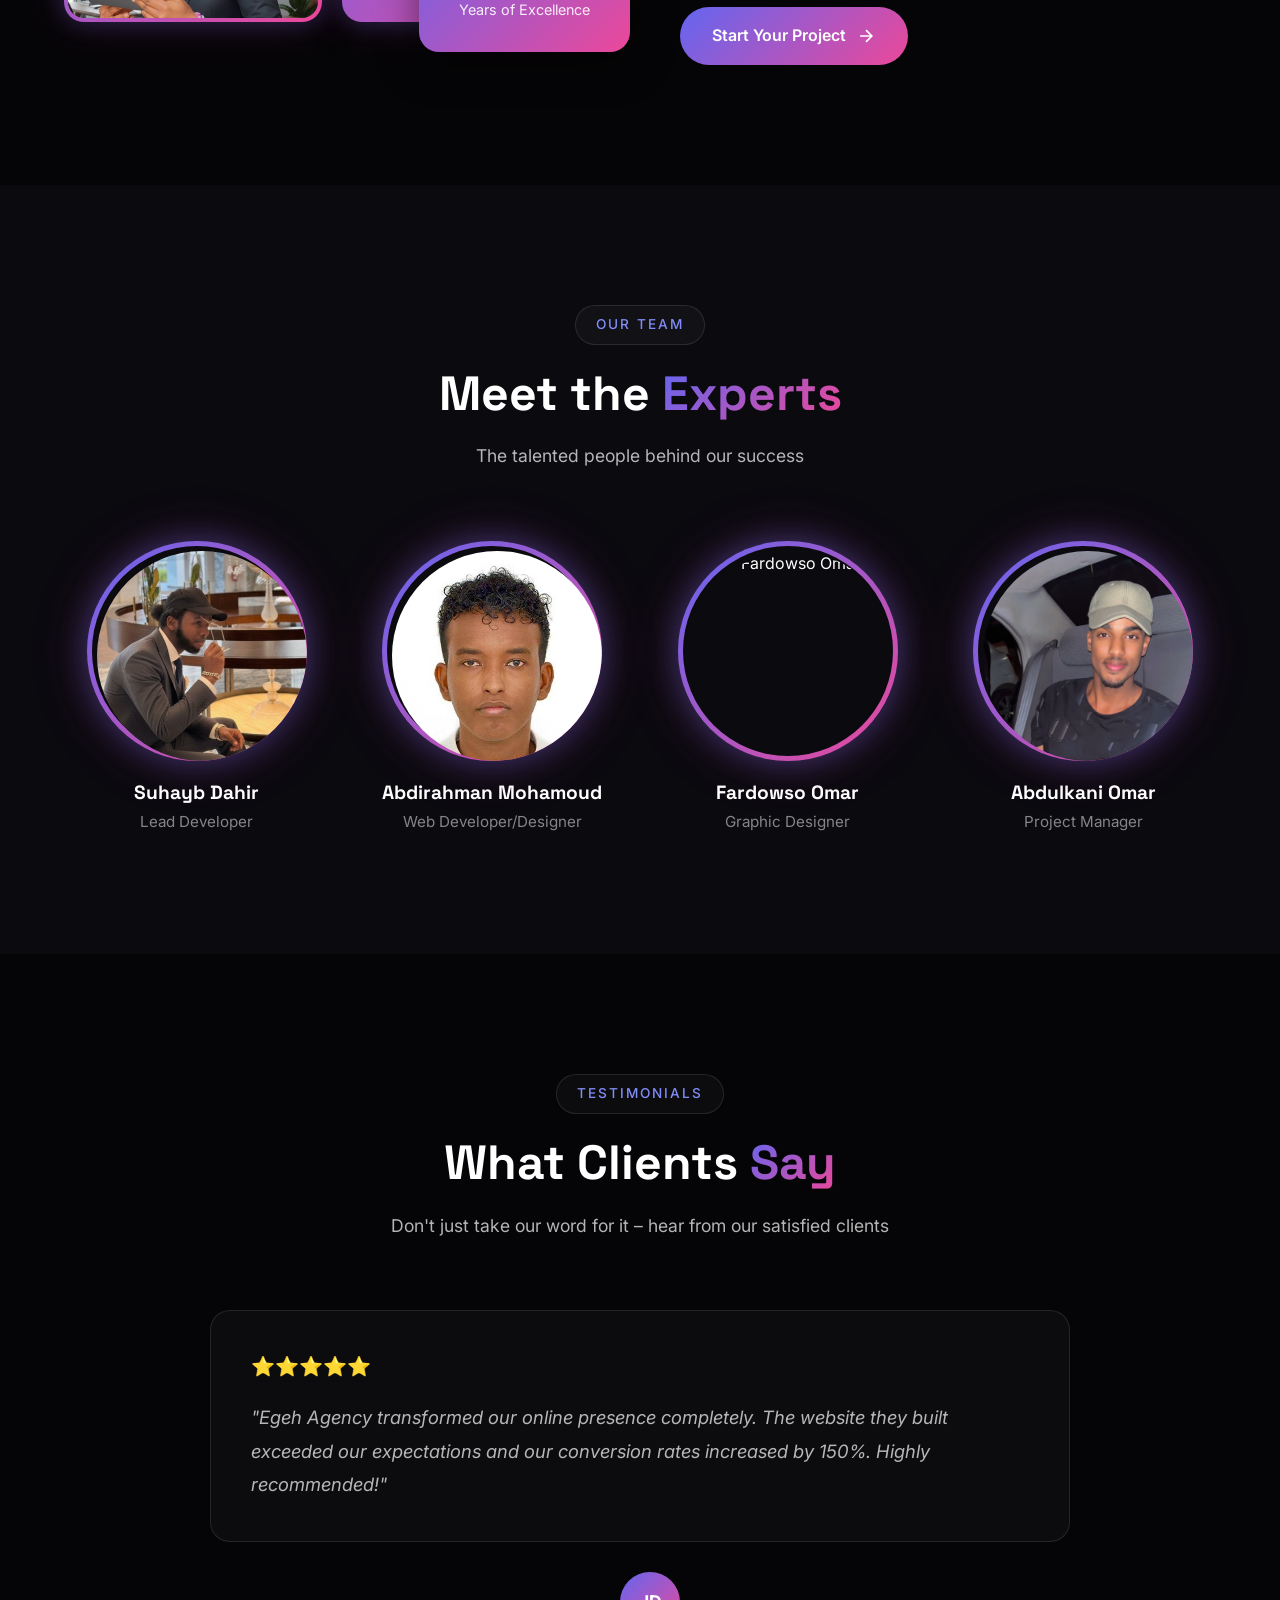
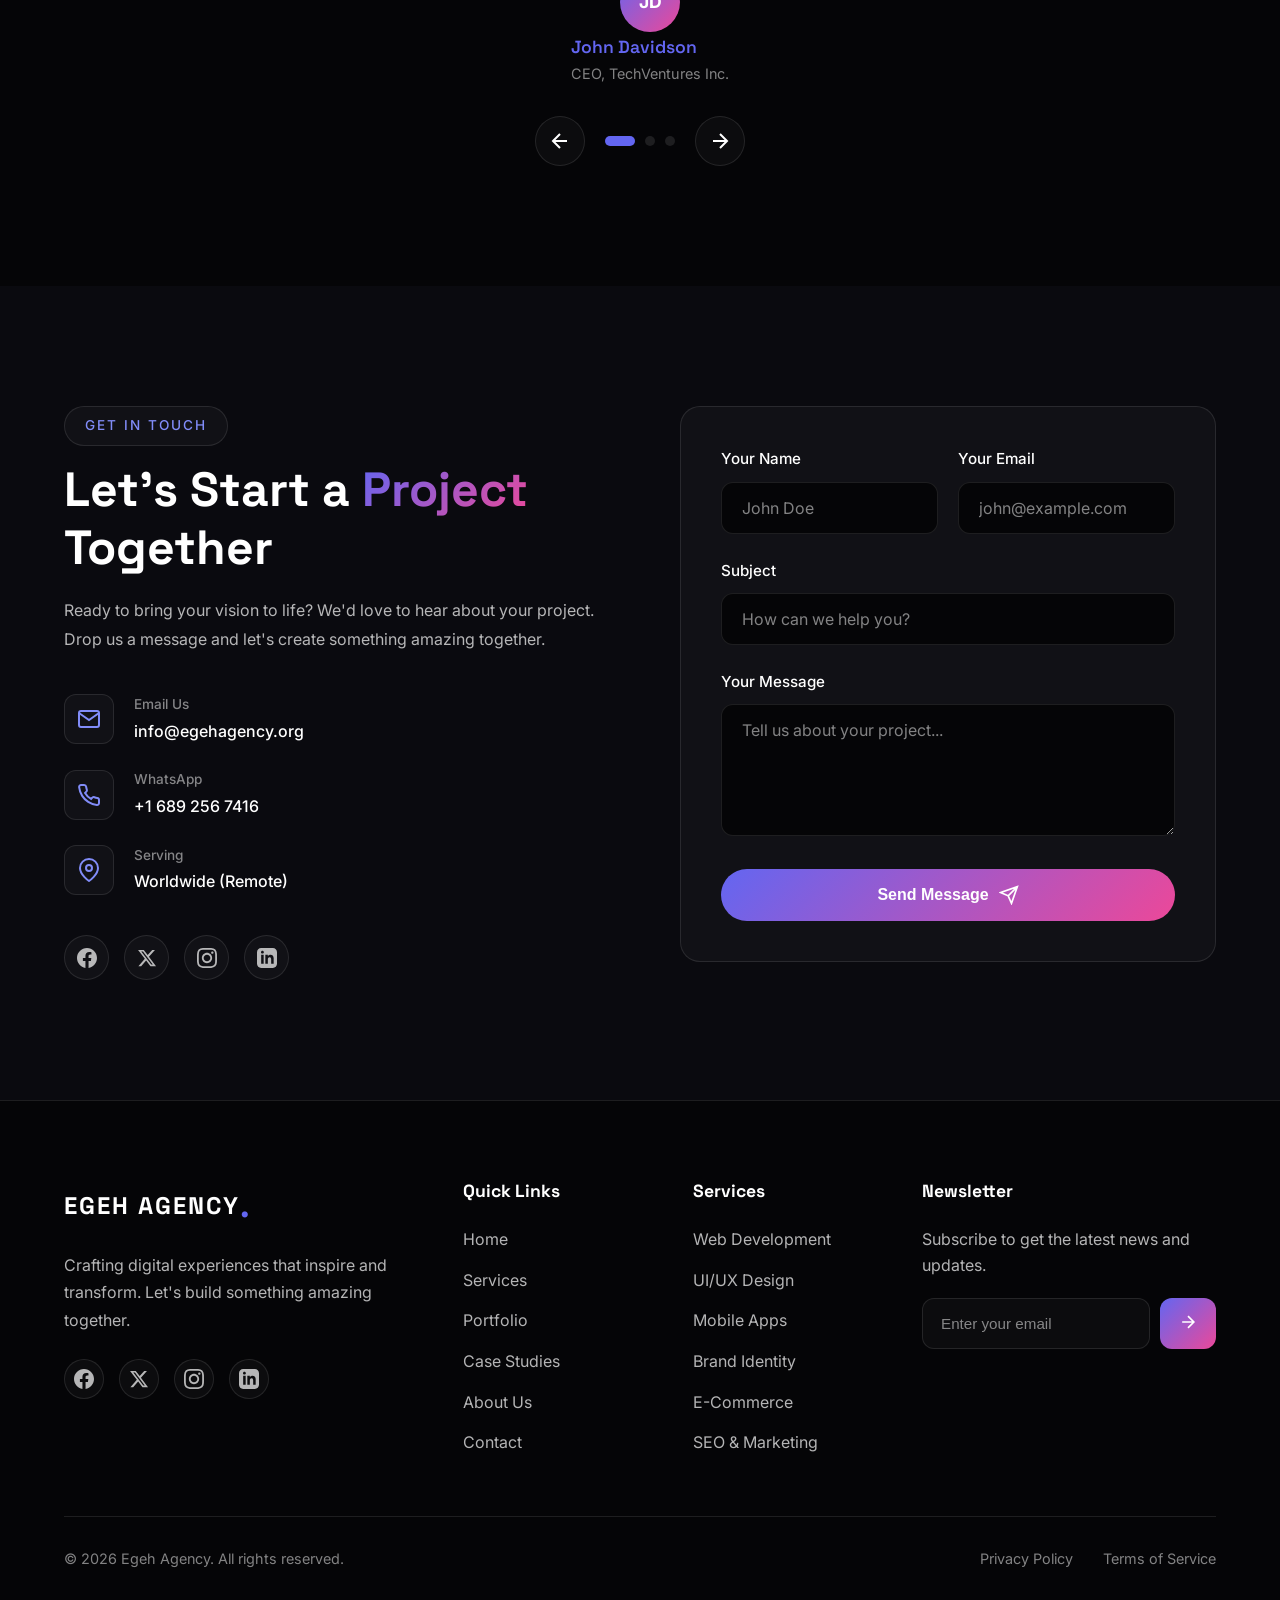
==== commit 964d9a1a: "Add Trusted By section with client logos" ====
--- a/index.html
+++ b/index.html
@@ -125,6 +125,30 @@
         </a>
     </section>
 
+    <!-- Trusted By Section -->
+    <section class="trusted-by">
+        <div class="container">
+            <div class="trusted-header">
+                <span class="trusted-label">Trusted By</span>
+                <div class="trusted-line"></div>
+            </div>
+            <div class="trusted-logos">
+                <div class="logo-item">
+                    <img src="assets/walaalconnect-logo.png" alt="Walaal Connect" loading="lazy">
+                </div>
+                <div class="logo-item">
+                    <img src="assets/unisom-logo.png" alt="UNISOM Admissions" loading="lazy">
+                </div>
+                <div class="logo-item">
+                    <img src="assets/fimam-logo.png" alt="Fimam Jewels" loading="lazy">
+                </div>
+                <div class="logo-item">
+                    <img src="assets/somstruc.png" alt="SomStruc" loading="lazy">
+                </div>
+            </div>
+        </div>
+    </section>
+
     <!-- Services Section -->
     <section class="services" id="services">
         <div class="container">
--- a/css/style.css
+++ b/css/style.css
@@ -789,6 +789,123 @@
 .section-description {
     font-size: 1.1rem;
     color: var(--text-secondary);
+}
+
+/* Trusted By Section */
+.trusted-by {
+    padding: 60px 0;
+    background: var(--bg-dark);
+    border-top: 1px solid var(--border-color);
+    border-bottom: 1px solid var(--border-color);
+}
+
+.trusted-header {
+    display: flex;
+    align-items: center;
+    gap: 20px;
+    margin-bottom: 40px;
+}
+
+.trusted-label {
+    font-size: 0.85rem;
+    font-weight: 500;
+    text-transform: uppercase;
+    letter-spacing: 2px;
+    color: var(--text-muted);
+    white-space: nowrap;
+}
+
+.trusted-line {
+    flex: 1;
+    height: 1px;
+    background: linear-gradient(90deg, var(--border-color) 0%, transparent 100%);
+}
+
+.trusted-logos {
+    display: flex;
+    justify-content: center;
+    align-items: center;
+    gap: 60px;
+    flex-wrap: wrap;
+}
+
+.logo-item {
+    position: relative;
+    padding: 15px 25px;
+    background: var(--bg-card);
+    border: 1px solid var(--border-color);
+    border-radius: var(--radius-md);
+    transition: var(--transition-normal);
+}
+
+.logo-item::before {
+    content: '';
+    position: absolute;
+    inset: -1px;
+    border-radius: var(--radius-md);
+    background: linear-gradient(135deg, var(--primary), var(--secondary));
+    opacity: 0;
+    z-index: -1;
+    transition: var(--transition-normal);
+}
+
+.logo-item:hover {
+    transform: translateY(-5px);
+    border-color: transparent;
+    box-shadow: 0 10px 30px rgba(99, 102, 241, 0.2);
+}
+
+.logo-item:hover::before {
+    opacity: 1;
+}
+
+.logo-item img {
+    height: 50px;
+    width: auto;
+    max-width: 150px;
+    object-fit: contain;
+    filter: grayscale(100%) brightness(1.5);
+    opacity: 0.7;
+    transition: var(--transition-normal);
+}
+
+.logo-item:hover img {
+    filter: grayscale(0%) brightness(1);
+    opacity: 1;
+}
+
+@media (max-width: 768px) {
+    .trusted-logos {
+        gap: 30px;
+    }
+    
+    .logo-item {
+        padding: 12px 20px;
+    }
+    
+    .logo-item img {
+        height: 40px;
+        max-width: 120px;
+    }
+}
+
+@media (max-width: 480px) {
+    .trusted-by {
+        padding: 40px 0;
+    }
+    
+    .trusted-logos {
+        gap: 20px;
+    }
+    
+    .logo-item {
+        padding: 10px 15px;
+    }
+    
+    .logo-item img {
+        height: 35px;
+        max-width: 100px;
+    }
 }
 
 /* Services Section */
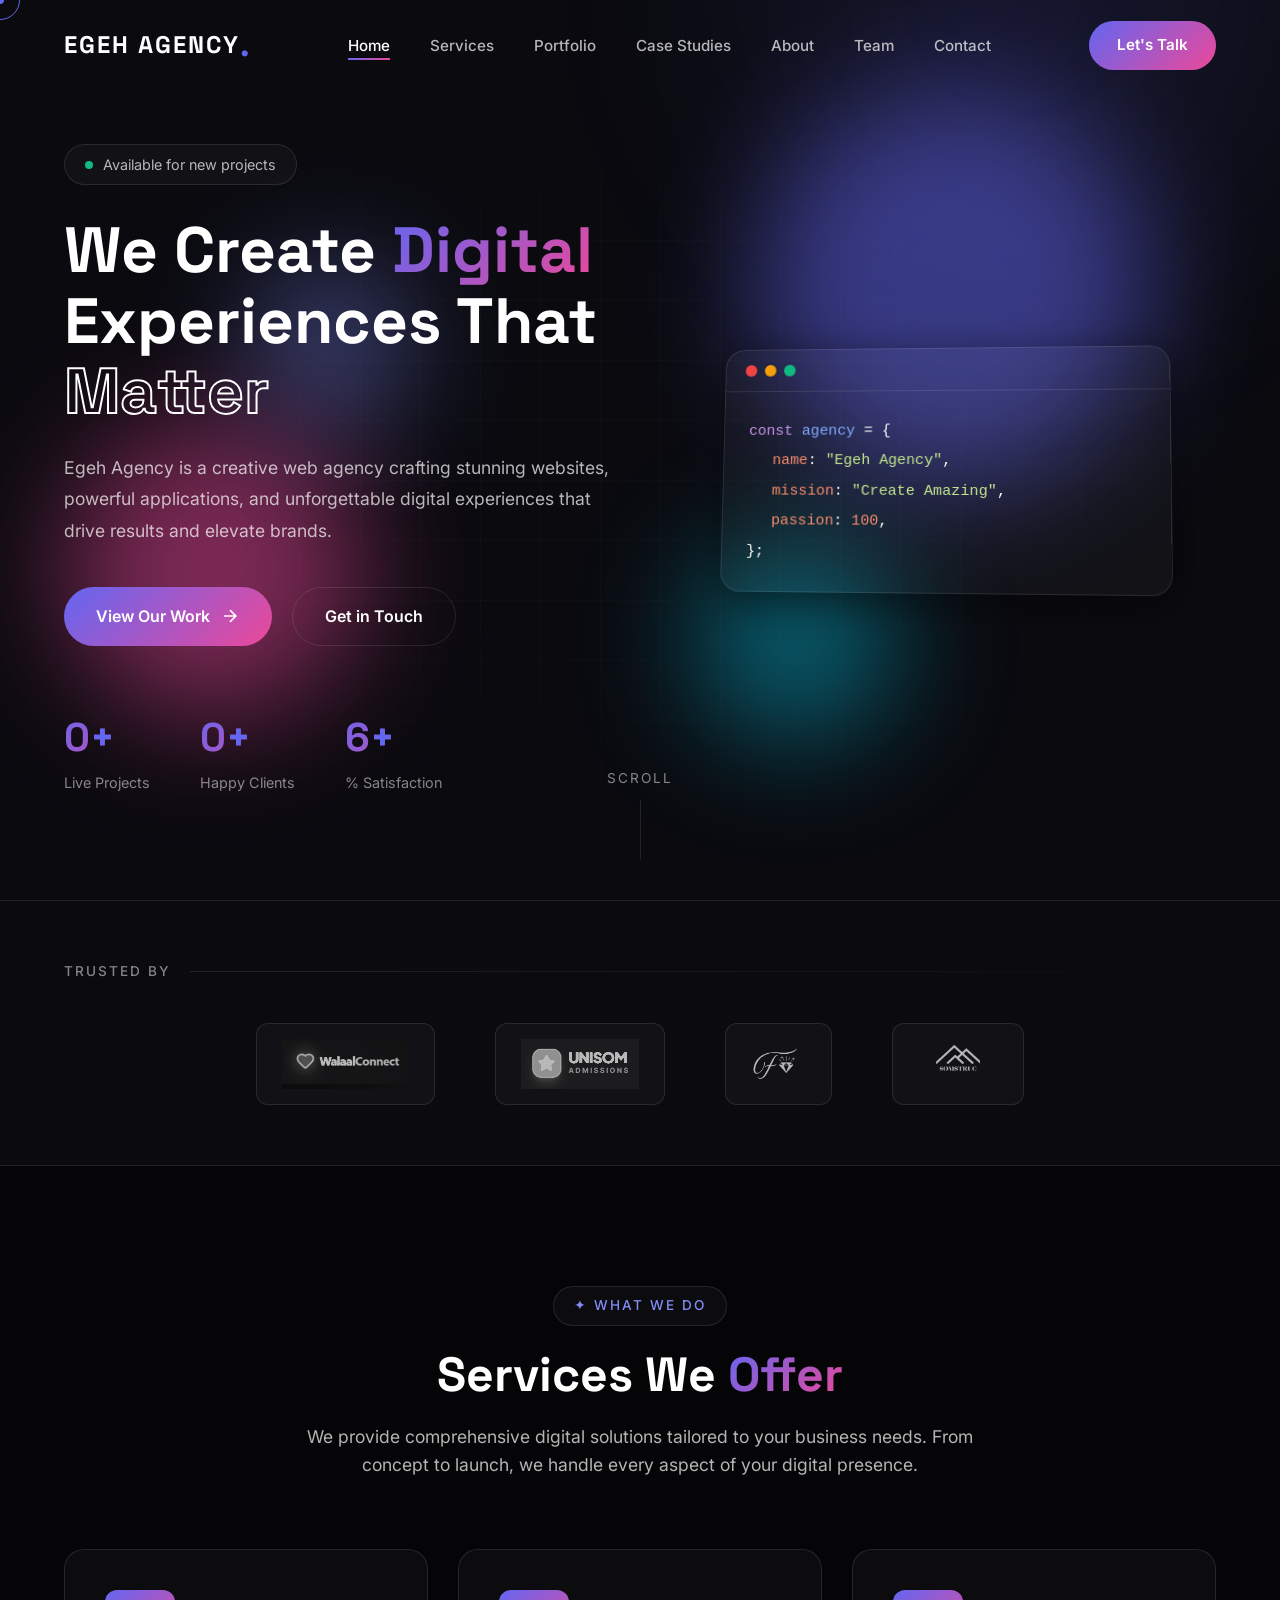
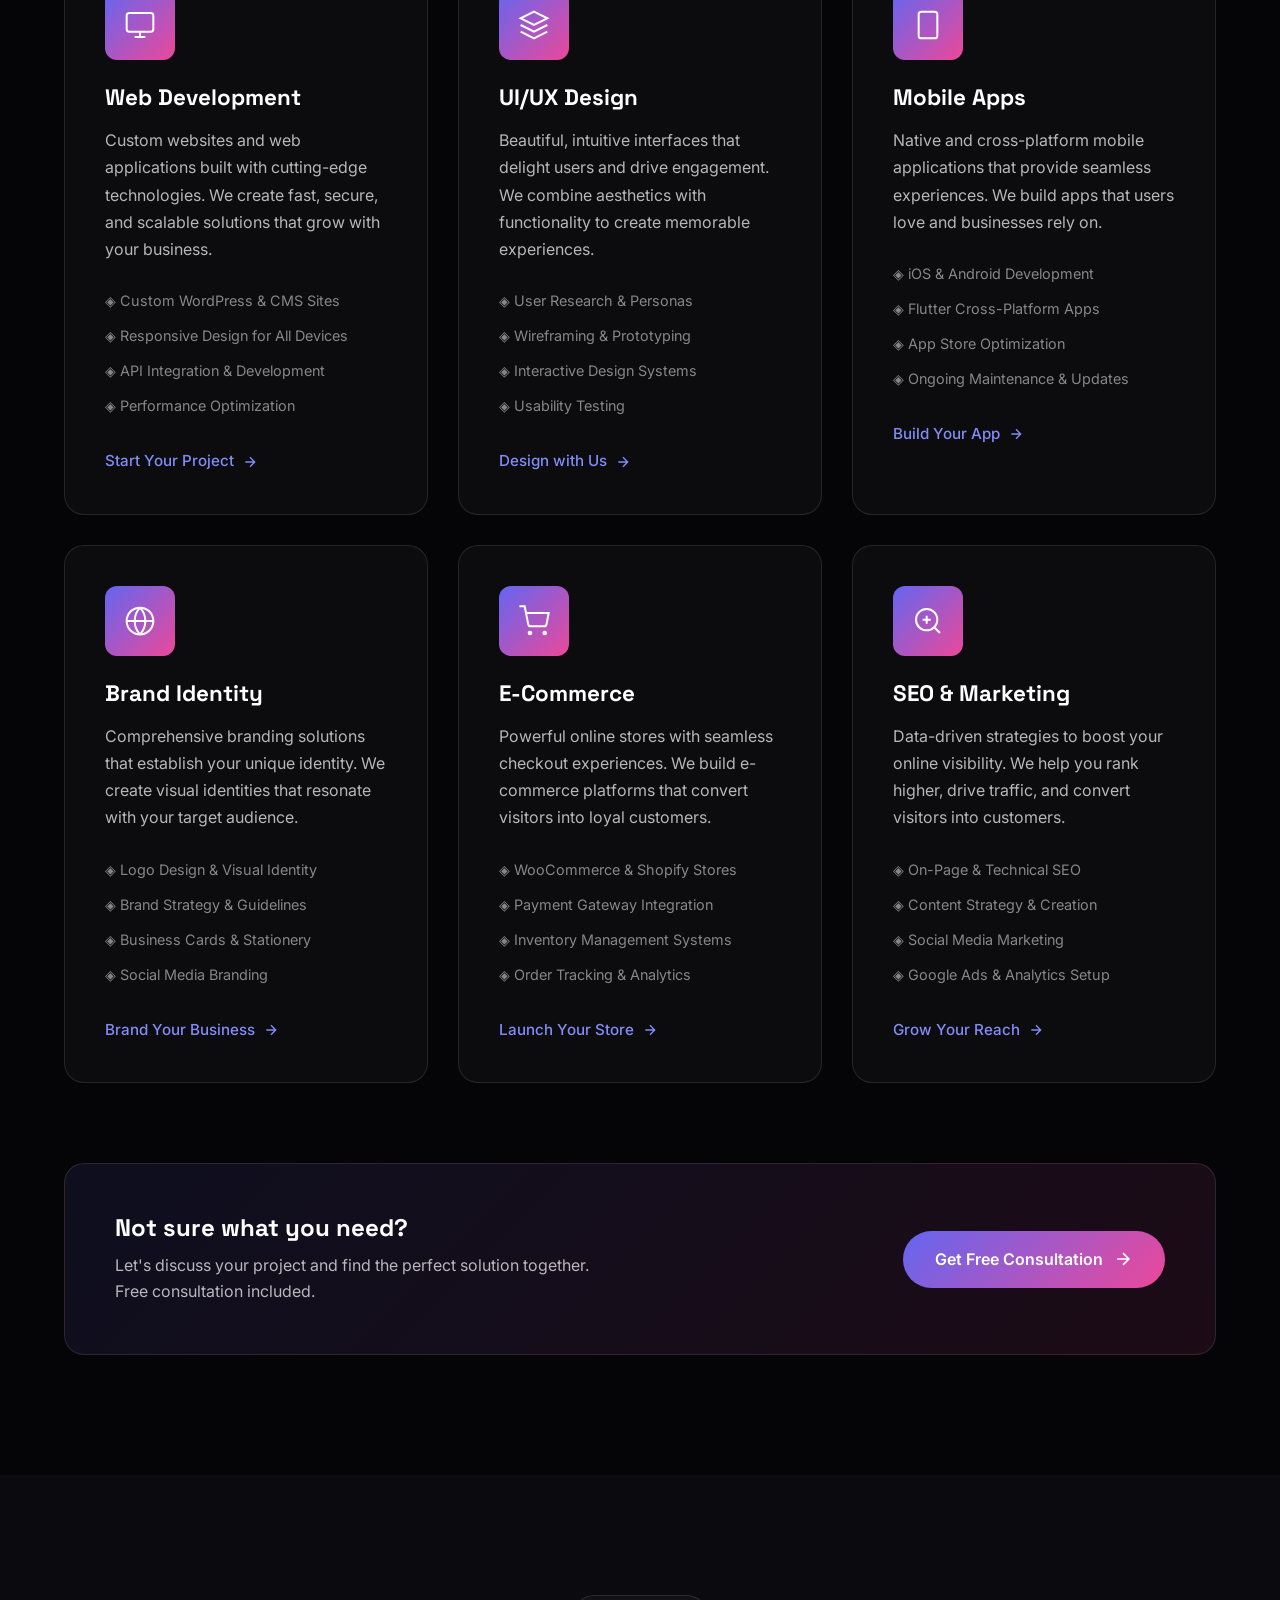
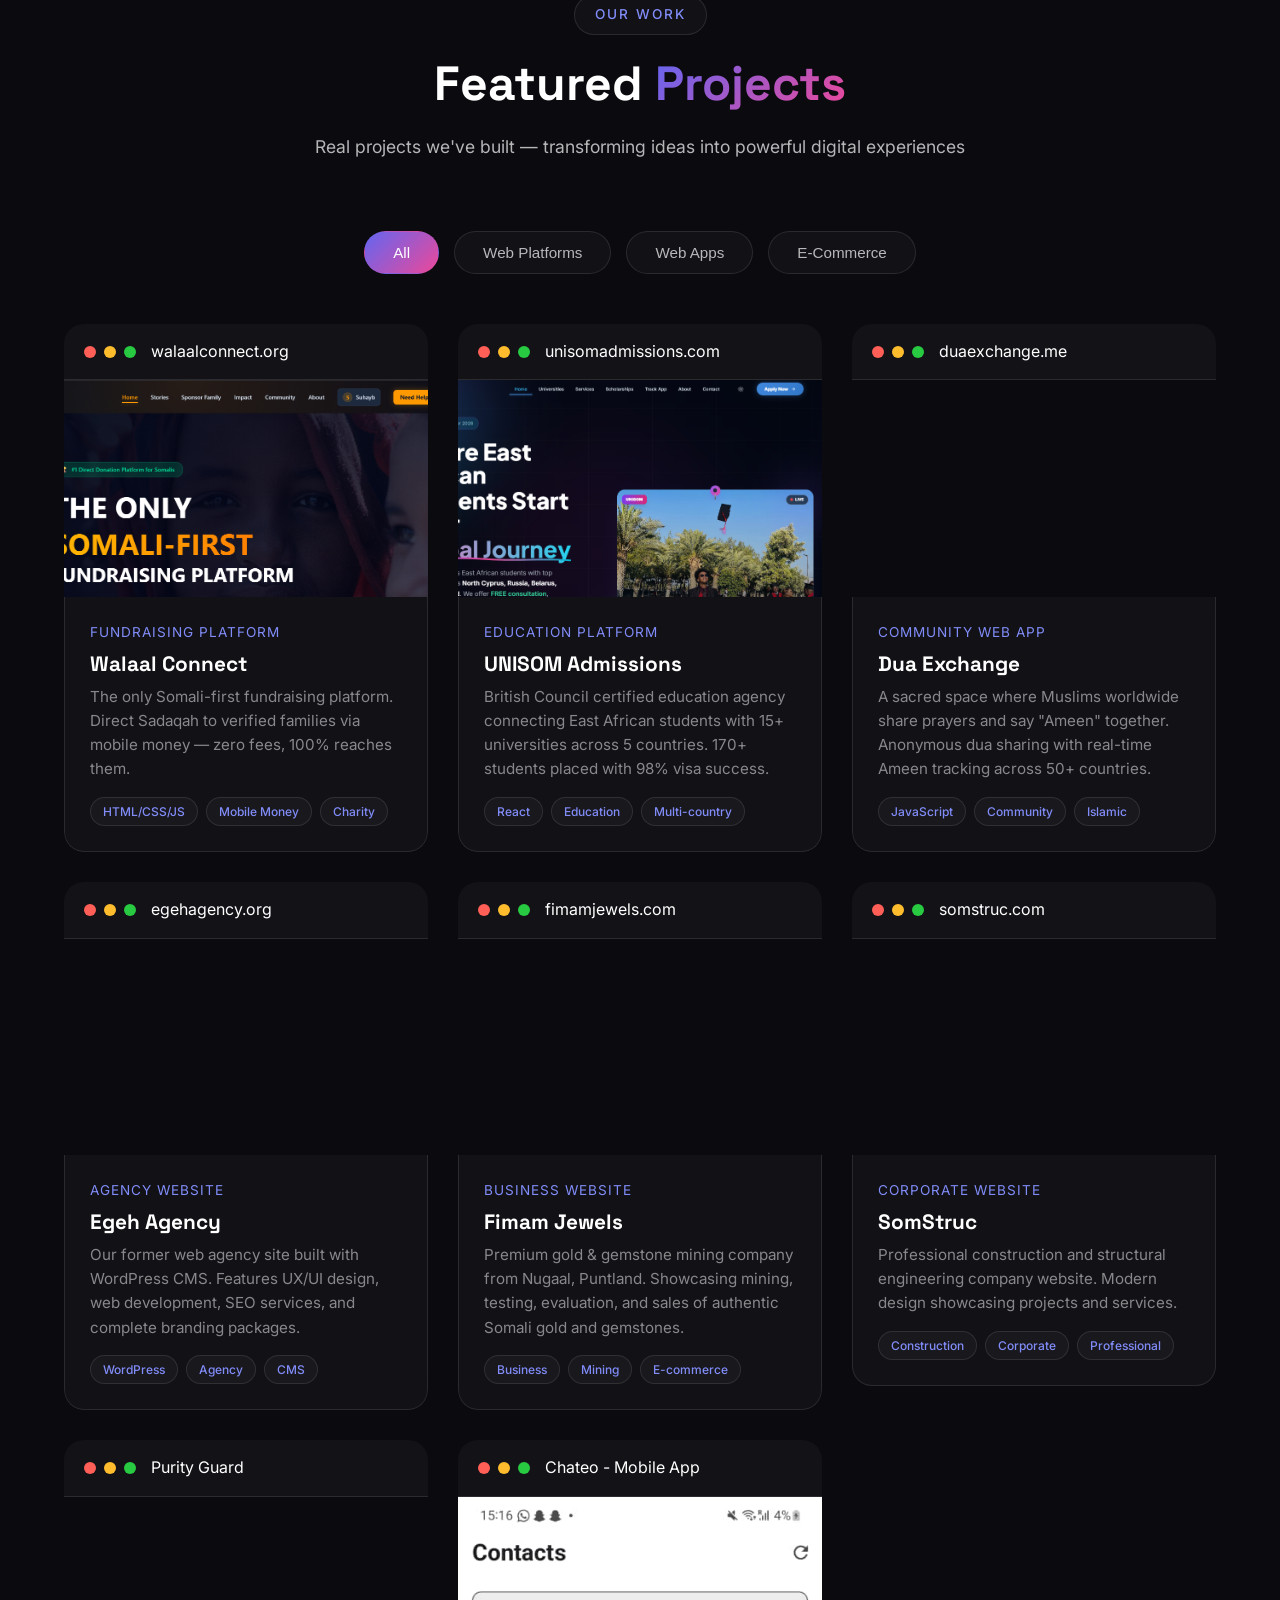
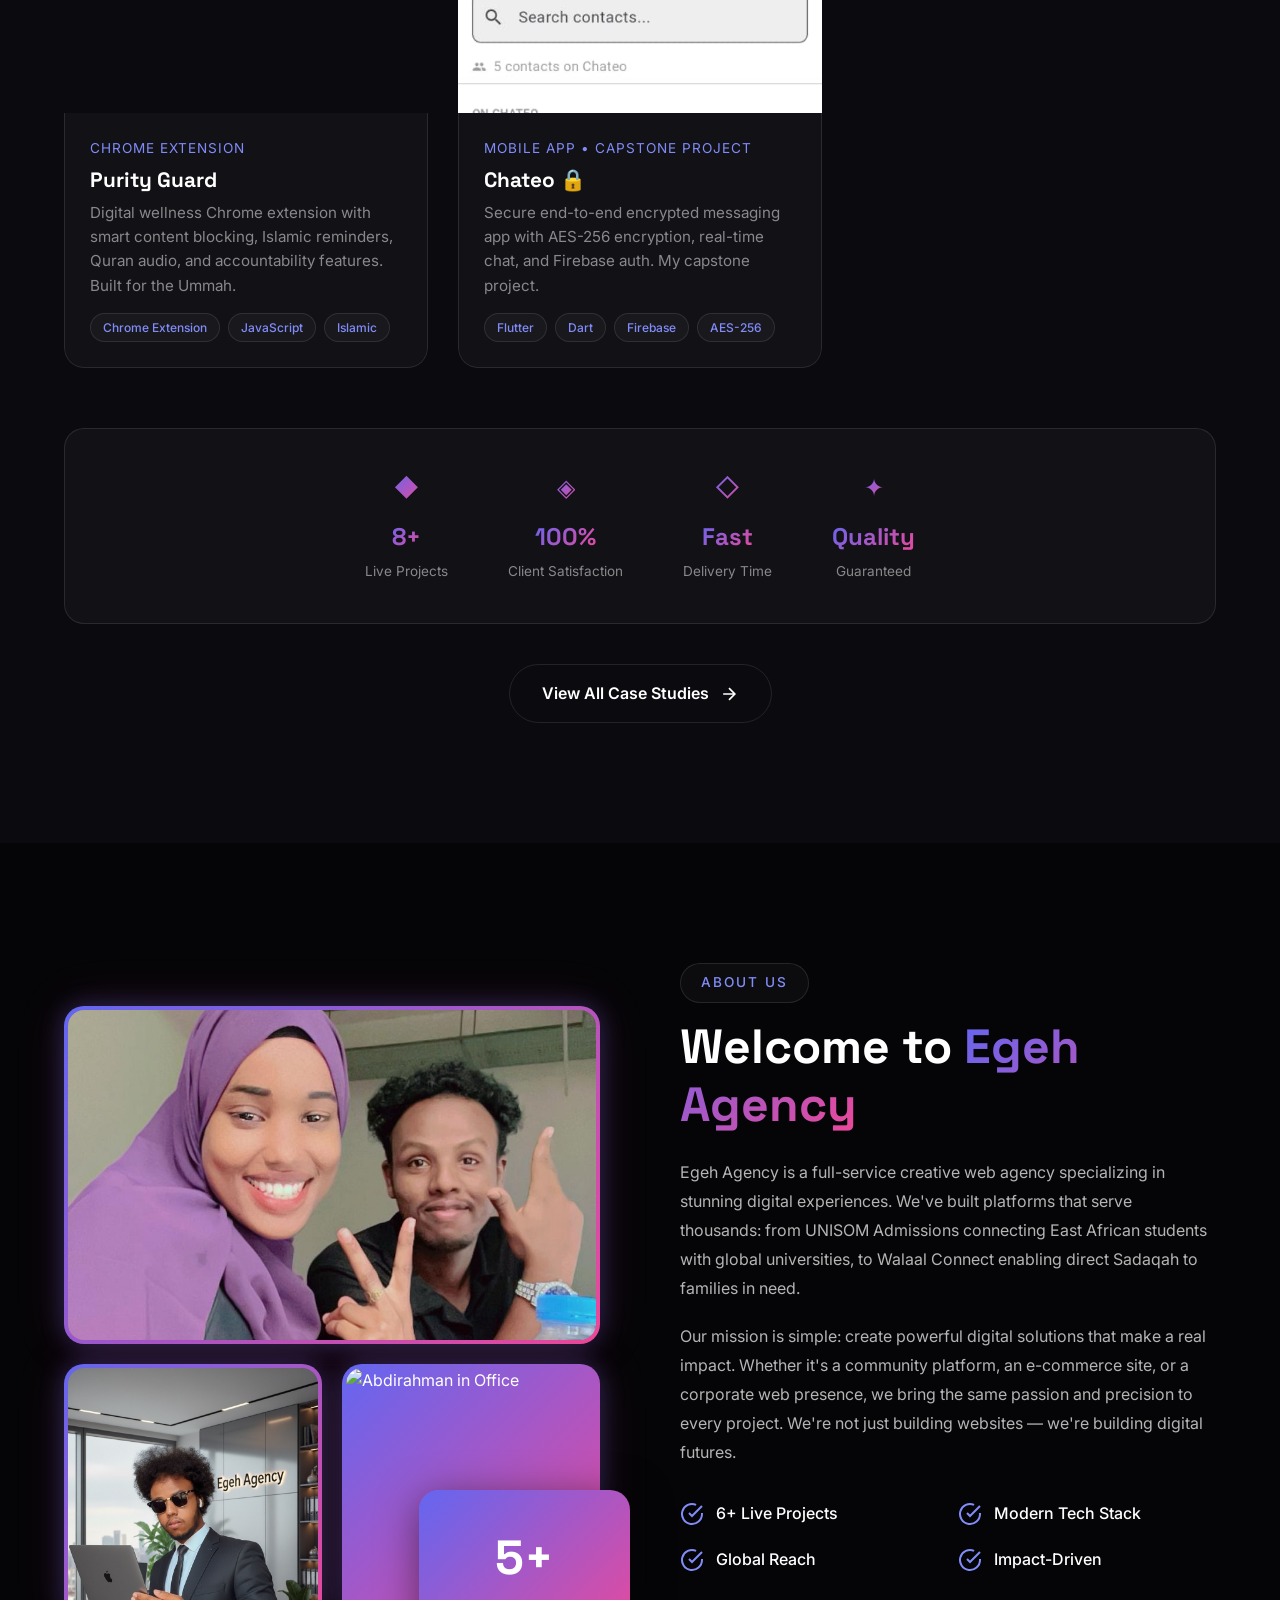
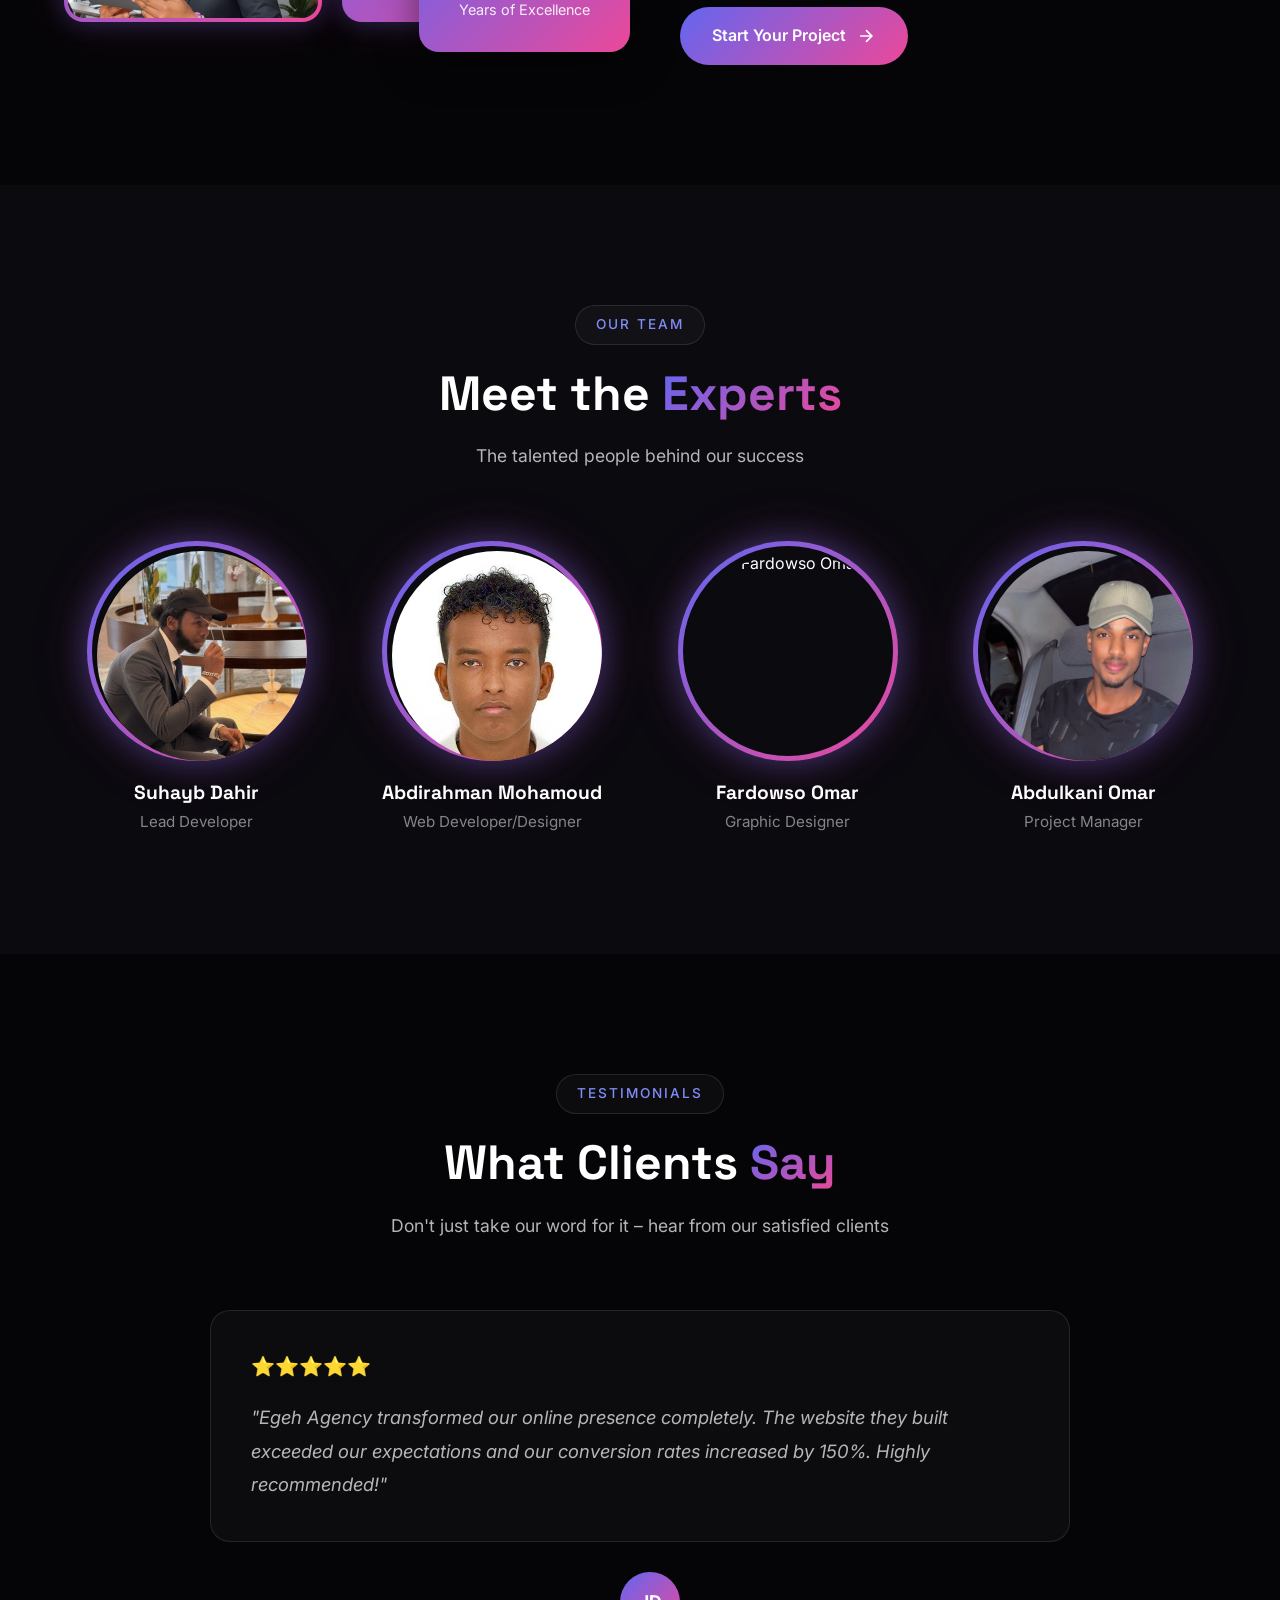
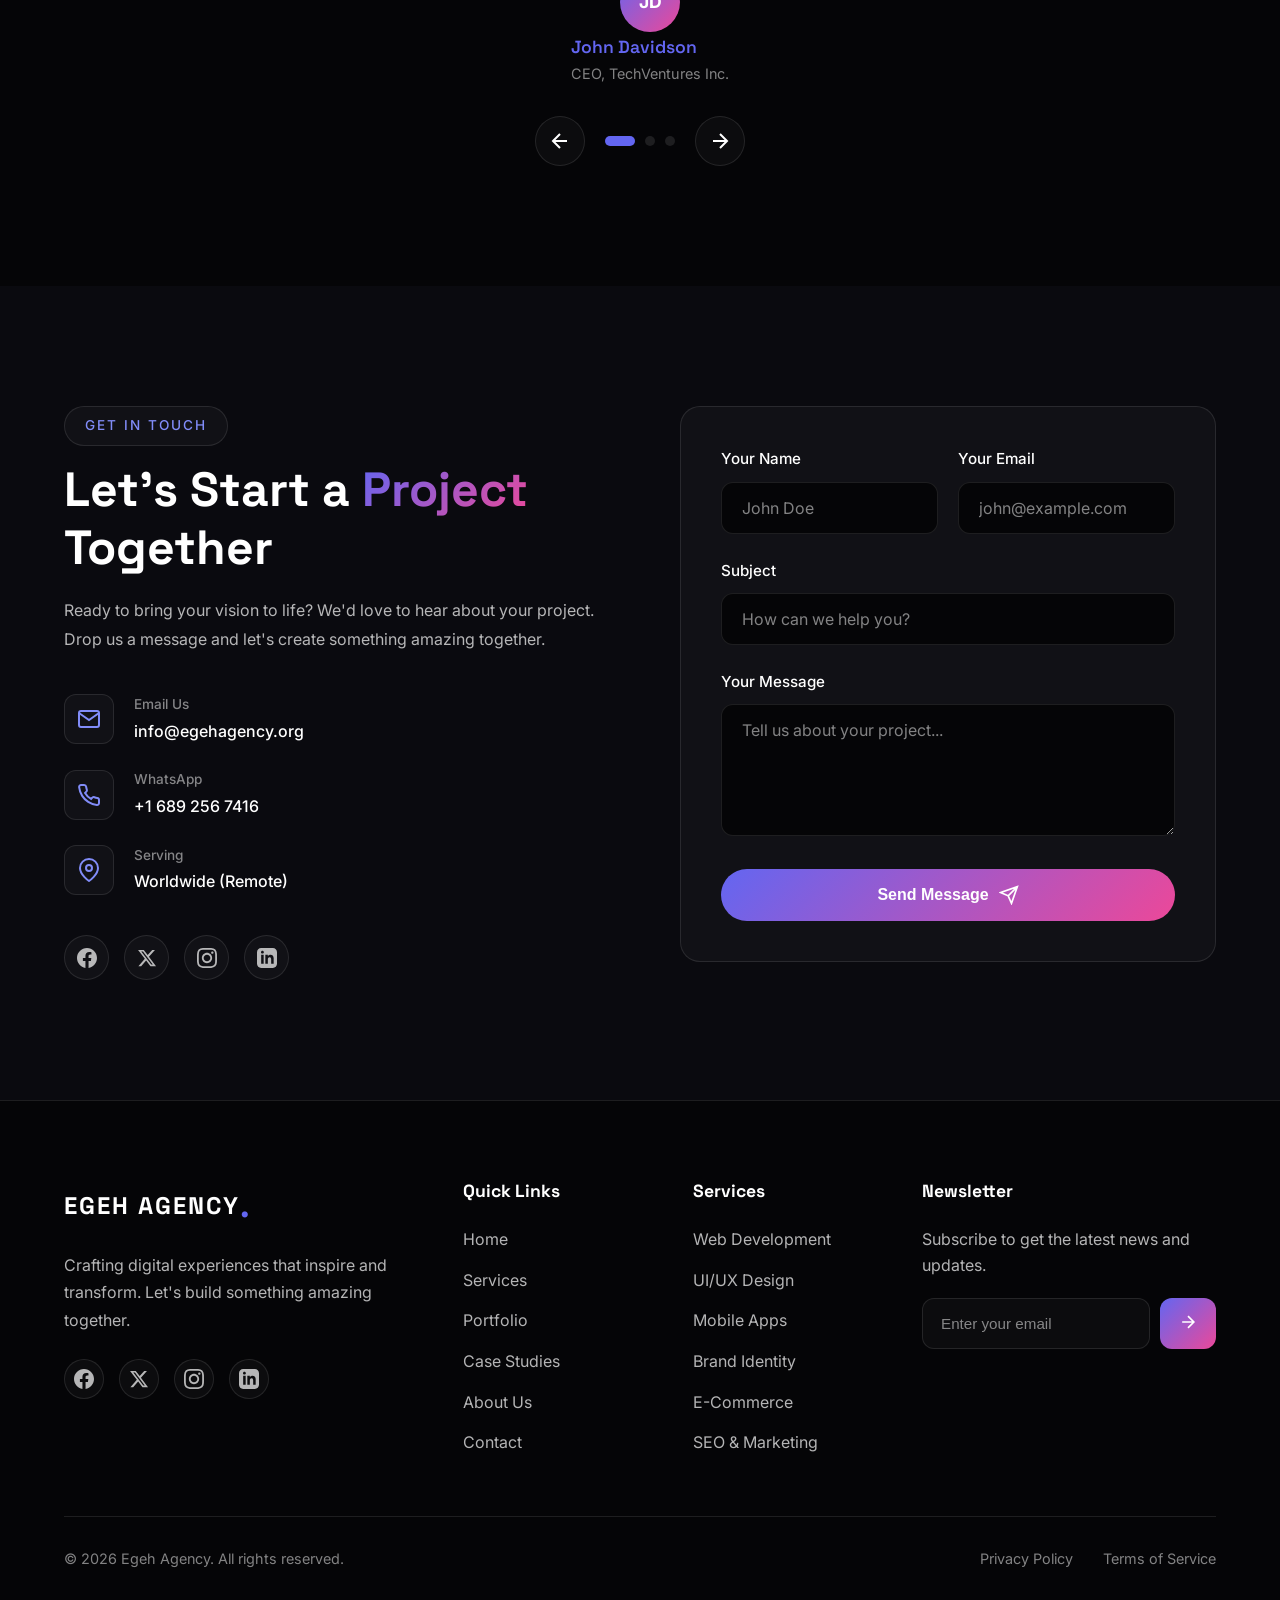
==== commit c0c19d50: "Add favicon, Open Graph meta tags, back to top button, and scroll animations" ====
--- a/index.html
+++ b/index.html
@@ -3,7 +3,28 @@
 <head>
     <meta charset="UTF-8">
     <meta name="viewport" content="width=device-width, initial-scale=1.0">
-    <meta name="description" content="Egeh Agency - Creative Web Agency specializing in stunning digital experiences">
+    <meta name="description" content="Egeh Agency - Creative Web Agency specializing in stunning digital experiences. We build websites, apps, and brands that drive results.">
+    <meta name="keywords" content="web agency, web development, UI/UX design, mobile apps, brand identity, Somalia, Garowe, digital agency">
+    <meta name="author" content="Egeh Agency">
+    
+    <!-- Open Graph / Facebook -->
+    <meta property="og:type" content="website">
+    <meta property="og:url" content="https://suhayblegend.github.io/Egeh-Agency/">
+    <meta property="og:title" content="Egeh Agency | Creative Web Agency">
+    <meta property="og:description" content="We create stunning digital experiences that drive results. Web development, UI/UX design, mobile apps, and brand identity.">
+    <meta property="og:image" content="https://suhayblegend.github.io/Egeh-Agency/assets/og-image.svg">
+    
+    <!-- Twitter -->
+    <meta property="twitter:card" content="summary_large_image">
+    <meta property="twitter:url" content="https://suhayblegend.github.io/Egeh-Agency/">
+    <meta property="twitter:title" content="Egeh Agency | Creative Web Agency">
+    <meta property="twitter:description" content="We create stunning digital experiences that drive results. Web development, UI/UX design, mobile apps, and brand identity.">
+    <meta property="twitter:image" content="https://suhayblegend.github.io/Egeh-Agency/assets/og-image.svg">
+    
+    <!-- Favicon -->
+    <link rel="icon" type="image/svg+xml" href="assets/favicon.svg">
+    <link rel="apple-touch-icon" href="assets/apple-touch-icon.png">
+    
     <title>Egeh Agency | Creative Web Agency</title>
     <link rel="stylesheet" href="css/style.css">
     <link rel="preconnect" href="https://fonts.googleapis.com">
@@ -1019,6 +1040,13 @@
         </div>
     </footer>
 
+    <!-- Back to Top Button -->
+    <button class="back-to-top" id="backToTop" aria-label="Back to top">
+        <svg width="24" height="24" viewBox="0 0 24 24" fill="none" stroke="currentColor" stroke-width="2">
+            <path d="M18 15l-6-6-6 6"/>
+        </svg>
+    </button>
+
     <script src="js/main.js"></script>
 </body>
 </html>
--- a/css/style.css
+++ b/css/style.css
@@ -4262,3 +4262,122 @@
     }
 }
 
+/* ===================================
+   Back to Top Button
+   =================================== */
+.back-to-top {
+    position: fixed;
+    bottom: 30px;
+    right: 30px;
+    width: 50px;
+    height: 50px;
+    background: var(--gradient-primary);
+    border: none;
+    border-radius: 50%;
+    cursor: pointer;
+    display: flex;
+    align-items: center;
+    justify-content: center;
+    opacity: 0;
+    visibility: hidden;
+    transform: translateY(20px);
+    transition: all 0.3s ease;
+    z-index: 999;
+    box-shadow: 0 4px 20px rgba(99, 102, 241, 0.4);
+}
+
+.back-to-top.visible {
+    opacity: 1;
+    visibility: visible;
+    transform: translateY(0);
+}
+
+.back-to-top:hover {
+    transform: translateY(-5px);
+    box-shadow: 0 8px 30px rgba(99, 102, 241, 0.6);
+}
+
+.back-to-top svg {
+    color: white;
+    transition: transform 0.3s ease;
+}
+
+.back-to-top:hover svg {
+    transform: translateY(-2px);
+}
+
+@media (max-width: 768px) {
+    .back-to-top {
+        bottom: 20px;
+        right: 20px;
+        width: 45px;
+        height: 45px;
+    }
+}
+
+/* ===================================
+   Scroll Animations
+   =================================== */
+.animate-on-scroll {
+    opacity: 0;
+    transform: translateY(40px);
+    transition: all 0.8s cubic-bezier(0.4, 0, 0.2, 1);
+}
+
+.animate-on-scroll.animated {
+    opacity: 1;
+    transform: translateY(0);
+}
+
+.animate-fade-up {
+    opacity: 0;
+    transform: translateY(30px);
+    transition: all 0.6s cubic-bezier(0.4, 0, 0.2, 1);
+}
+
+.animate-fade-up.animated {
+    opacity: 1;
+    transform: translateY(0);
+}
+
+.animate-fade-left {
+    opacity: 0;
+    transform: translateX(30px);
+    transition: all 0.6s cubic-bezier(0.4, 0, 0.2, 1);
+}
+
+.animate-fade-left.animated {
+    opacity: 1;
+    transform: translateX(0);
+}
+
+.animate-fade-right {
+    opacity: 0;
+    transform: translateX(-30px);
+    transition: all 0.6s cubic-bezier(0.4, 0, 0.2, 1);
+}
+
+.animate-fade-right.animated {
+    opacity: 1;
+    transform: translateX(0);
+}
+
+.animate-scale {
+    opacity: 0;
+    transform: scale(0.9);
+    transition: all 0.6s cubic-bezier(0.4, 0, 0.2, 1);
+}
+
+.animate-scale.animated {
+    opacity: 1;
+    transform: scale(1);
+}
+
+/* Stagger delays for grid items */
+.stagger-1 { transition-delay: 0.1s; }
+.stagger-2 { transition-delay: 0.2s; }
+.stagger-3 { transition-delay: 0.3s; }
+.stagger-4 { transition-delay: 0.4s; }
+.stagger-5 { transition-delay: 0.5s; }
+.stagger-6 { transition-delay: 0.6s; }
+
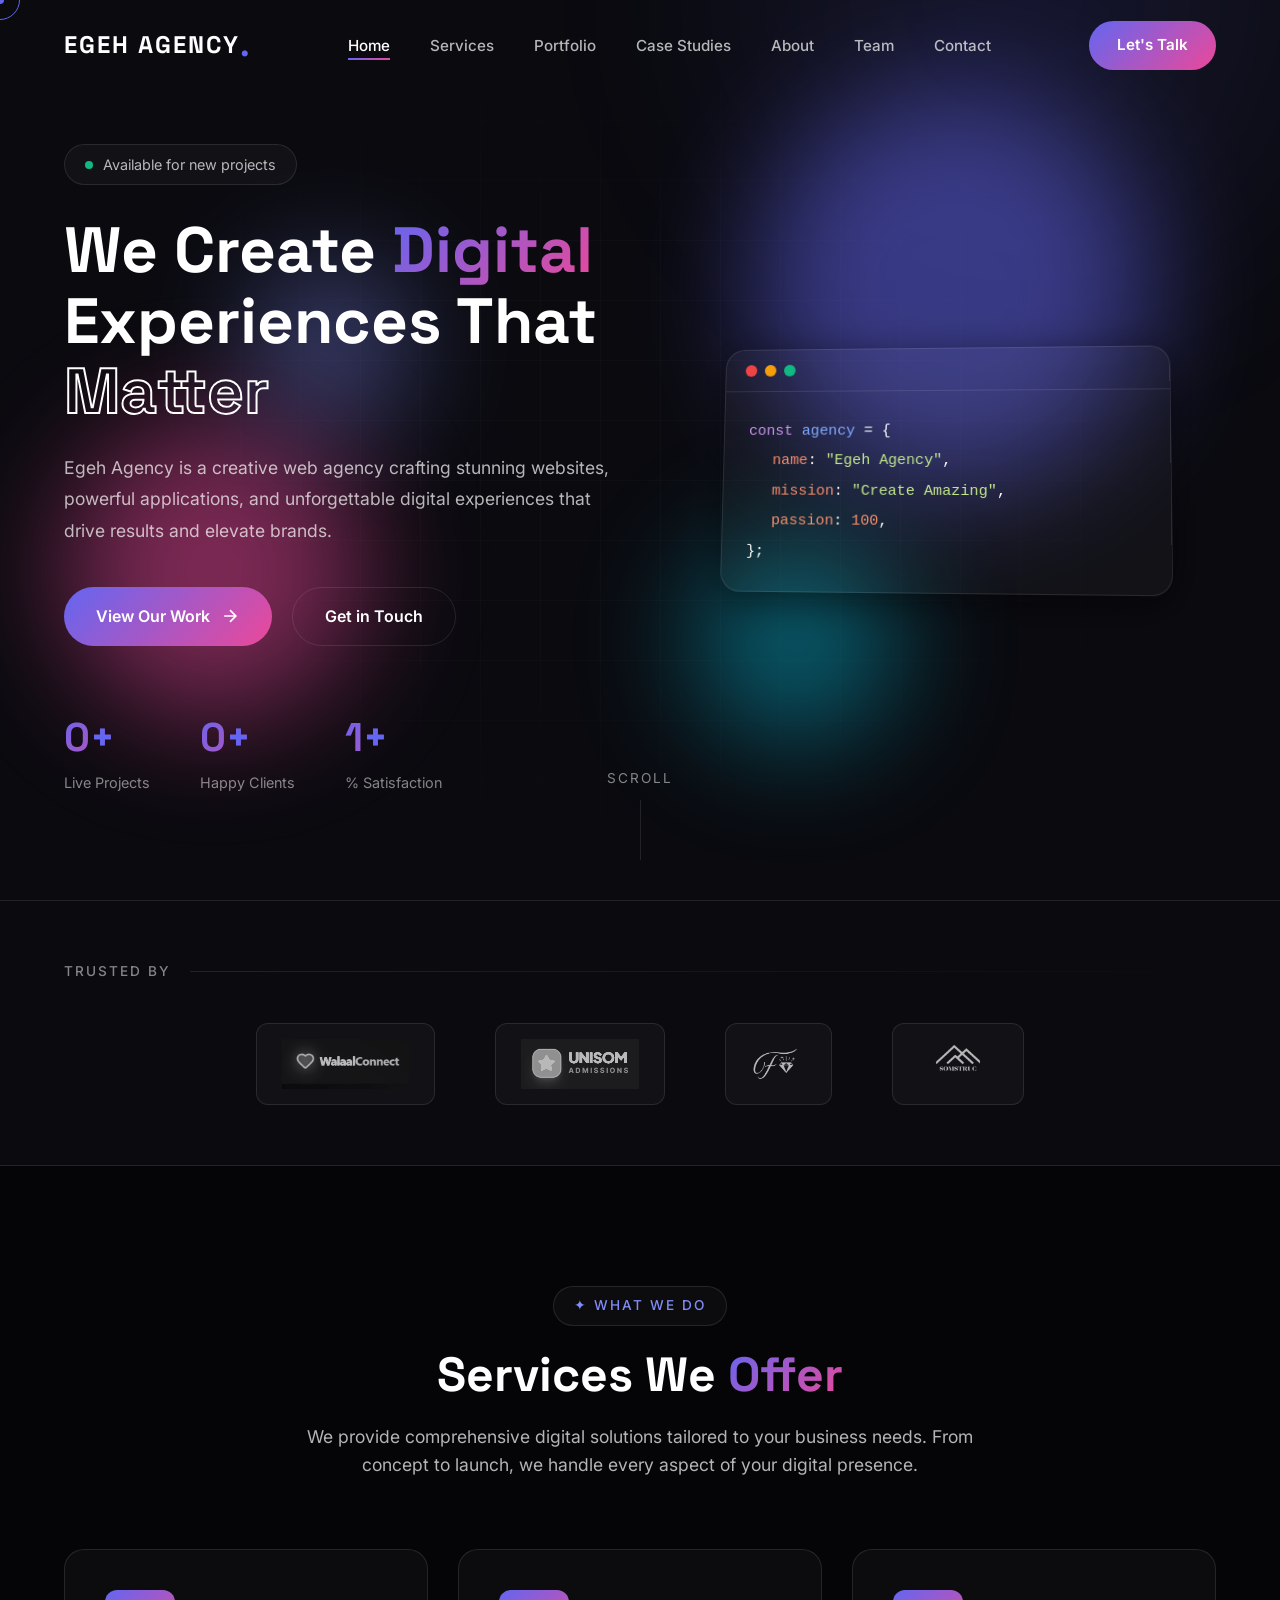
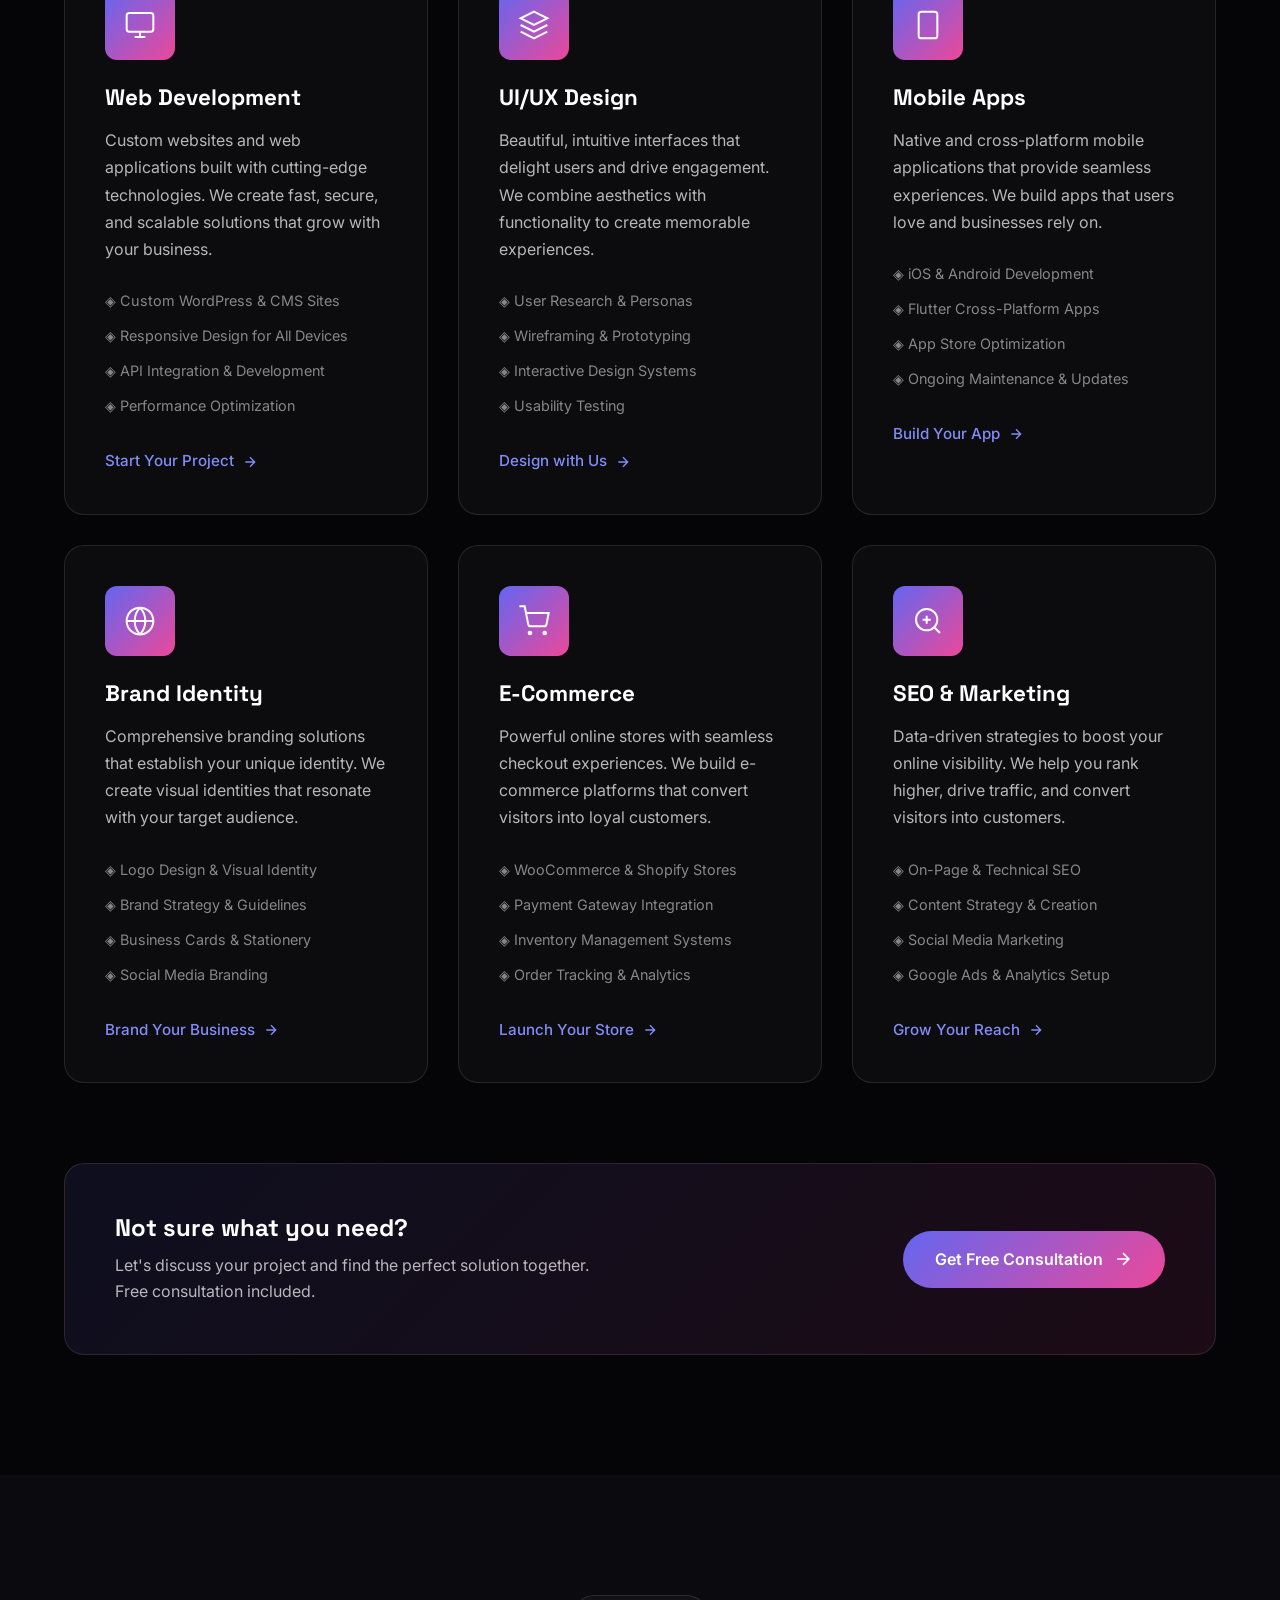
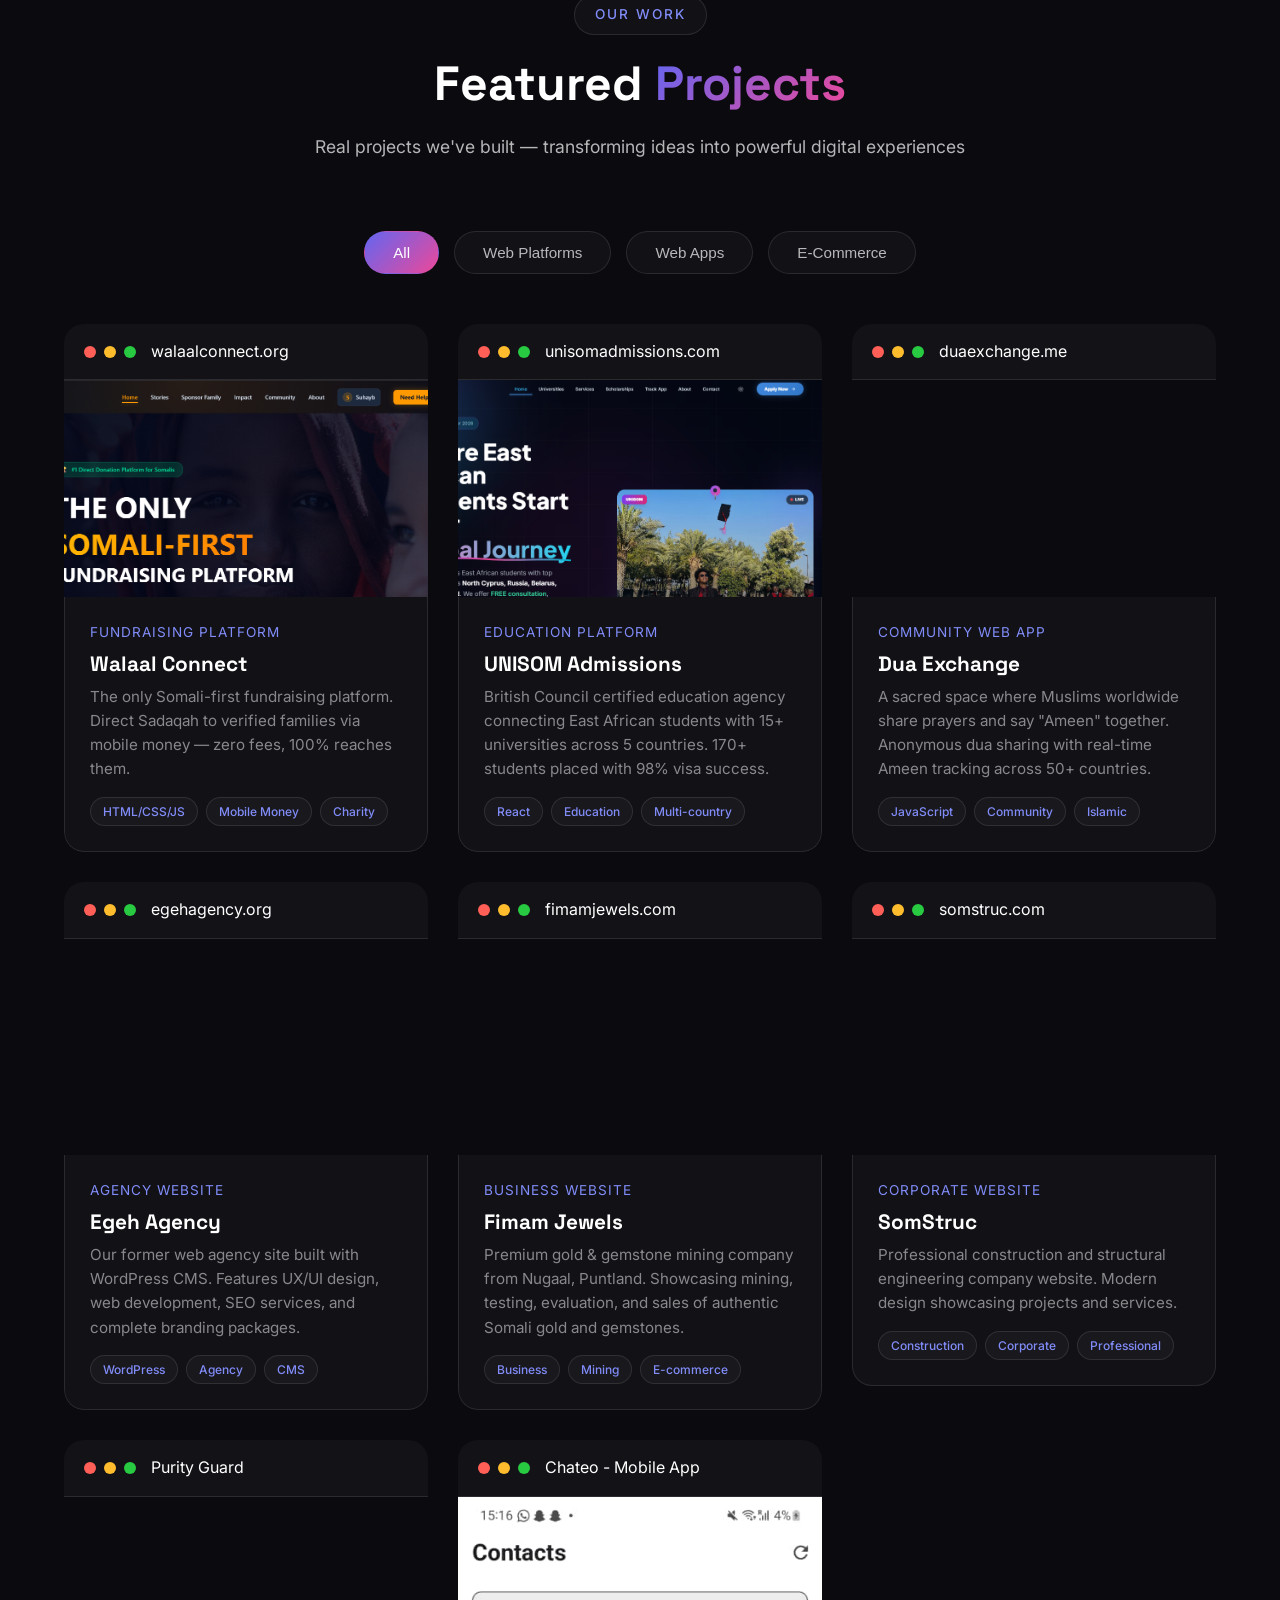
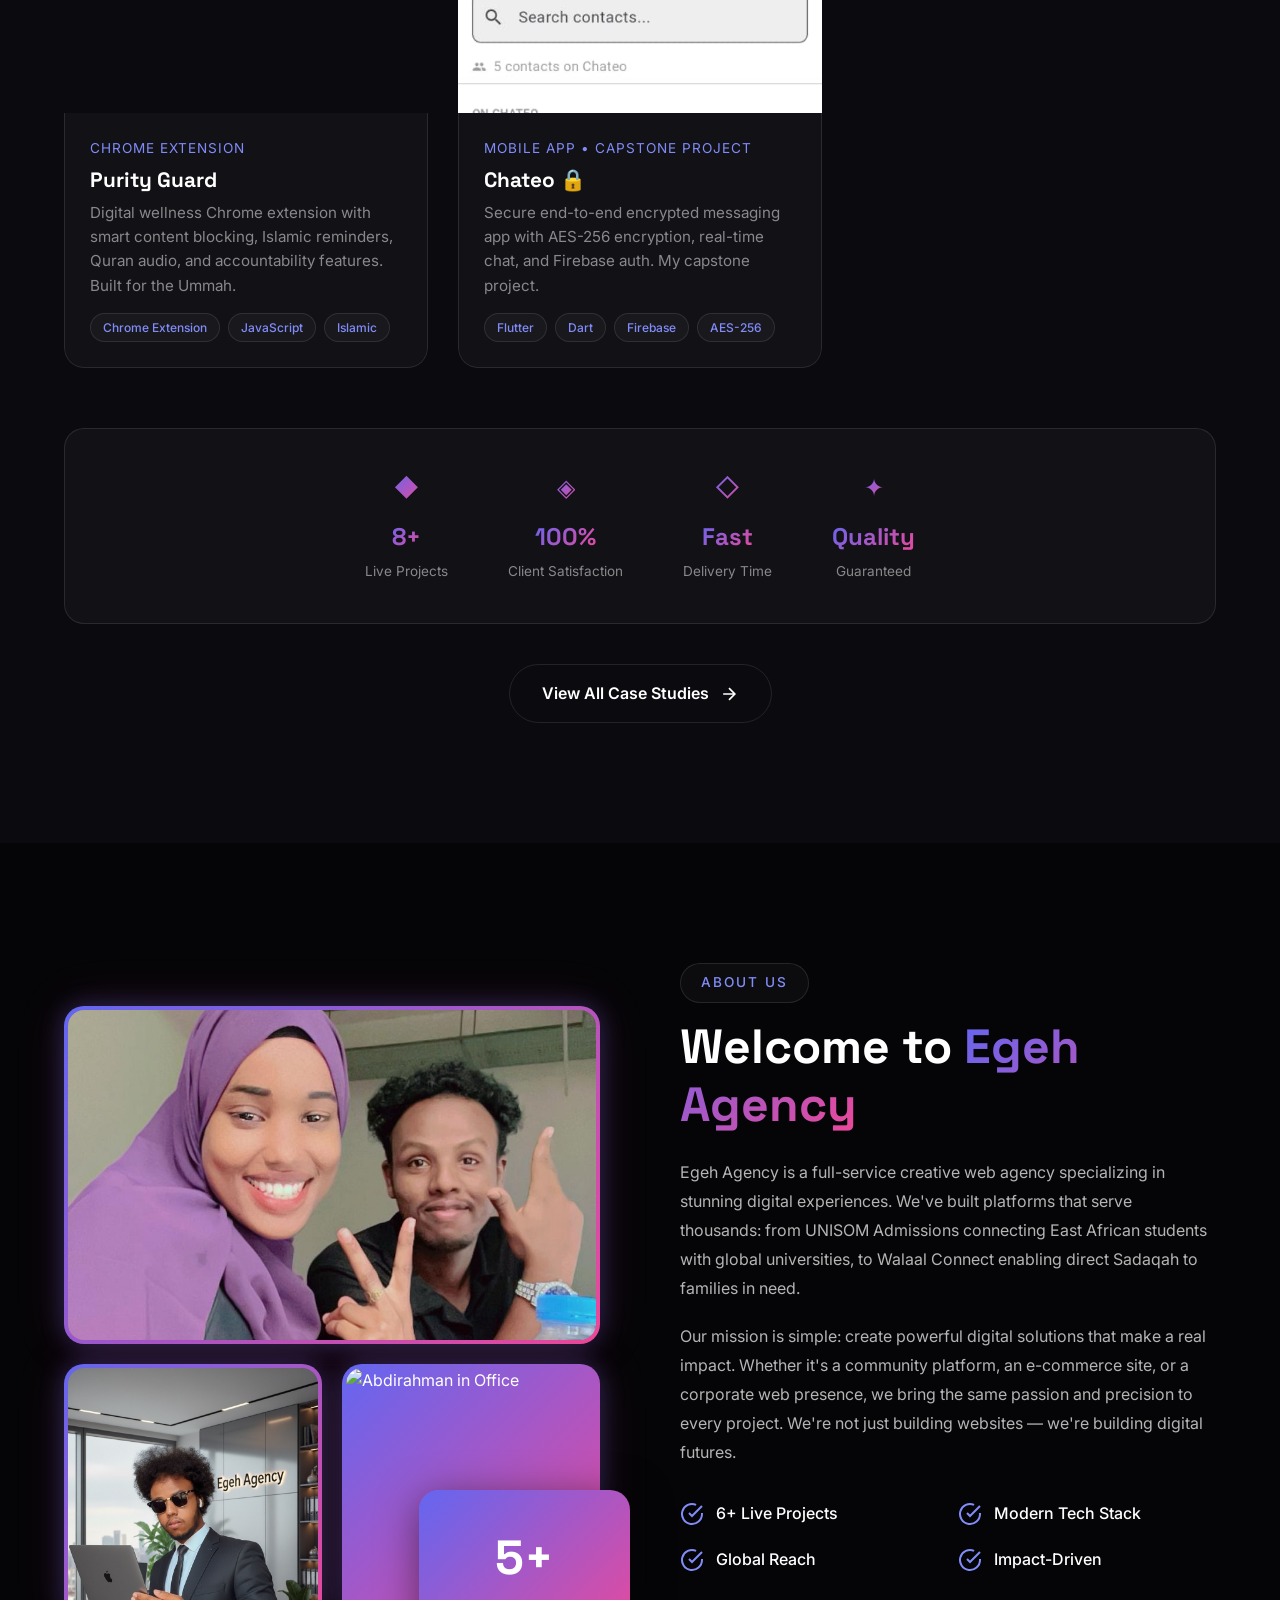
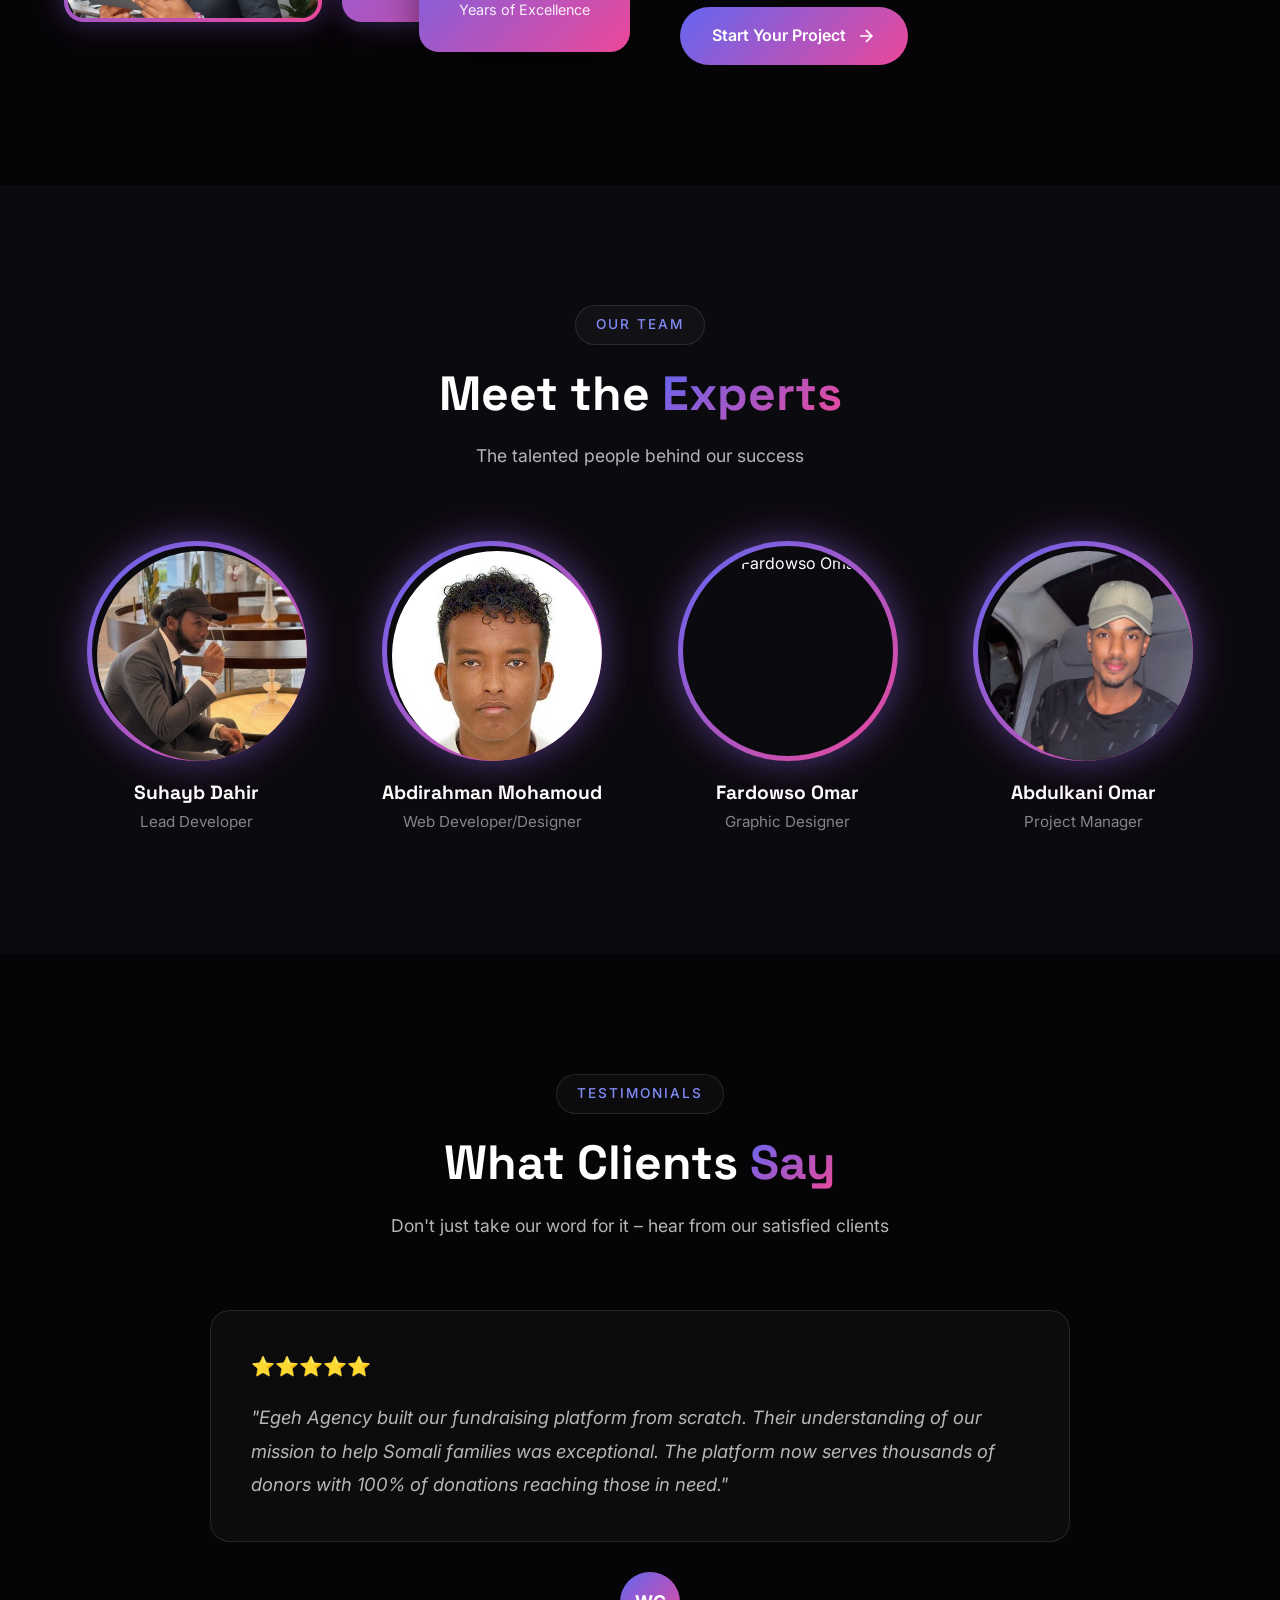
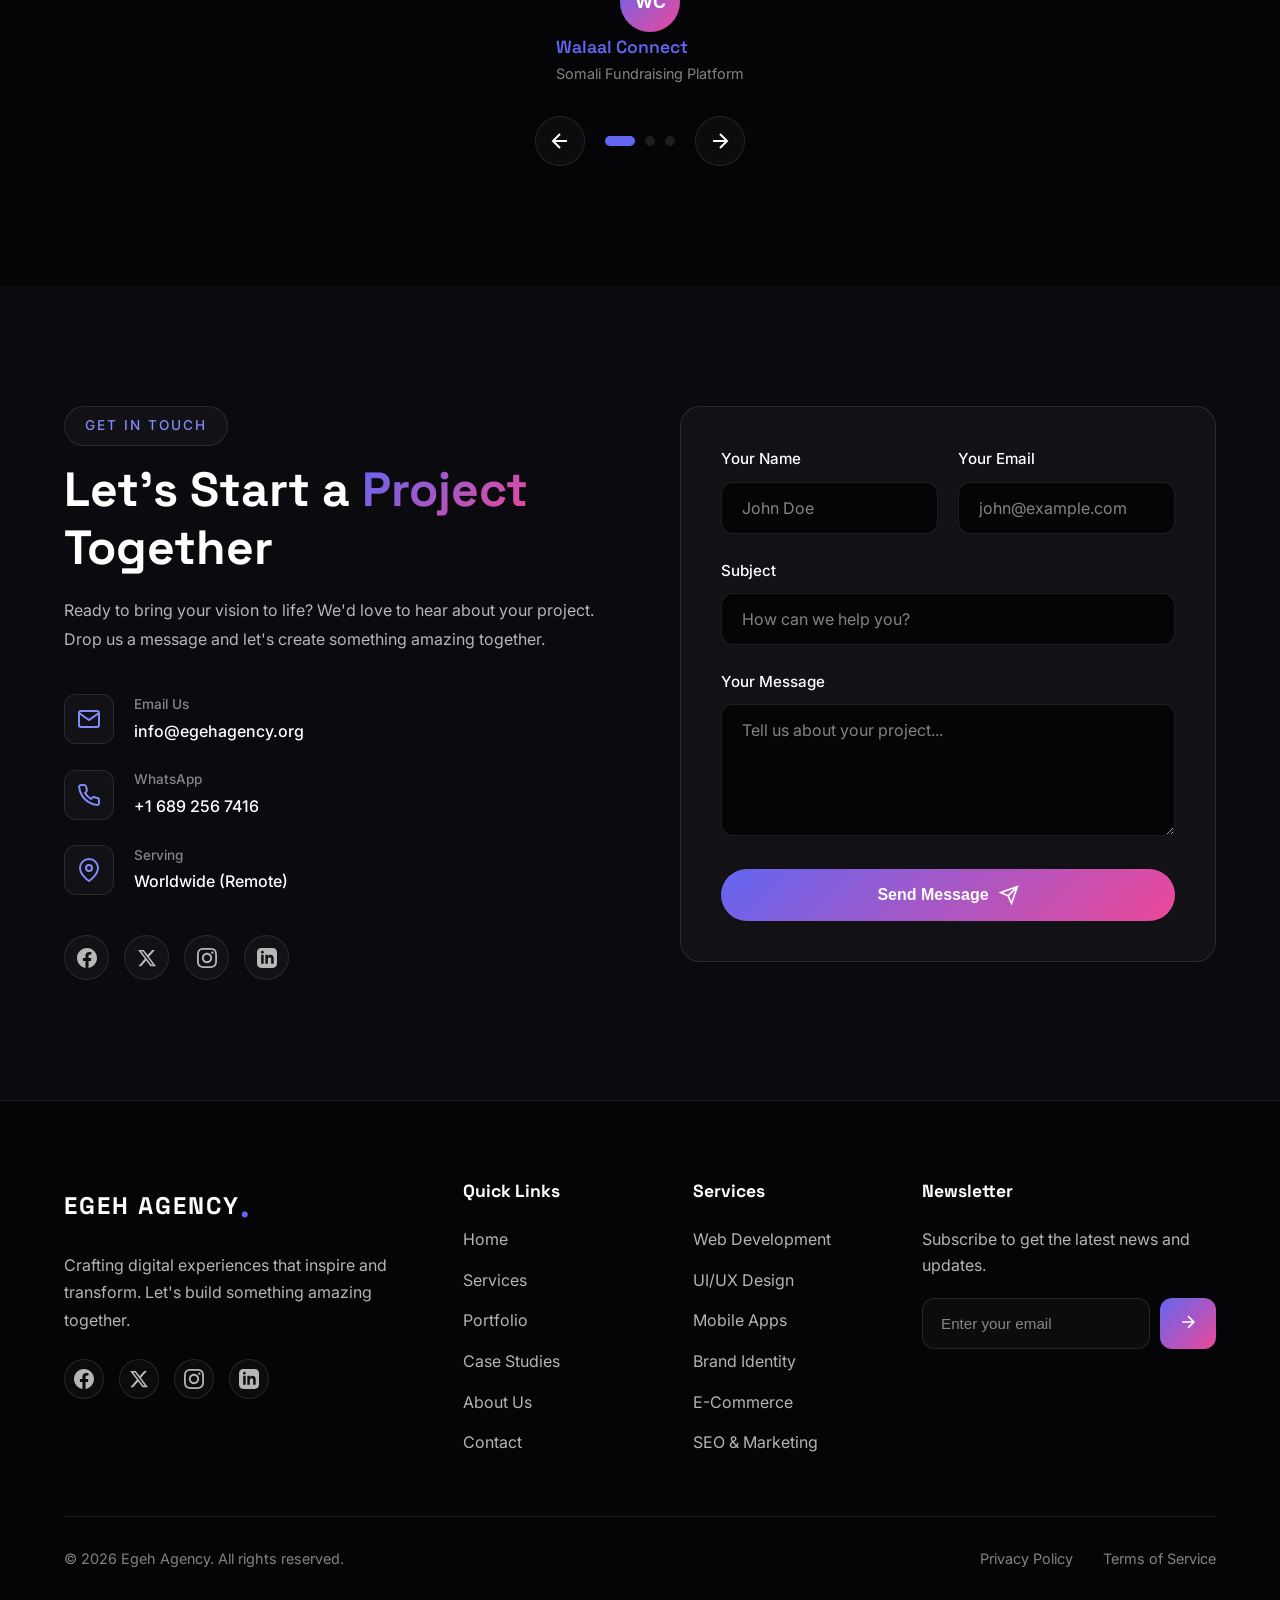
==== commit c6790b87: "Update Suhayb social to LinkedIn, replace testimonials with real clients" ====
--- a/index.html
+++ b/index.html
@@ -744,7 +744,7 @@
                     <div class="team-image">
                         <img src="assets/ceoinoffice.jpeg" alt="Suhayb Dahir" style="width: 100%; height: 100%; object-fit: cover;">
                         <div class="team-socials">
-                            <a href="https://www.facebook.com/suhayb.dahir.7" aria-label="Facebook" target="_blank"><svg viewBox="0 0 24 24" fill="currentColor" width="20" height="20"><path d="M24 12.073c0-6.627-5.373-12-12-12s-12 5.373-12 12c0 5.99 4.388 10.954 10.125 11.854v-8.385H7.078v-3.47h3.047V9.43c0-3.007 1.792-4.669 4.533-4.669 1.312 0 2.686.235 2.686.235v2.953H15.83c-1.491 0-1.956.925-1.956 1.874v2.25h3.328l-.532 3.47h-2.796v8.385C19.612 23.027 24 18.062 24 12.073z"/></svg></a>
+                            <a href="https://www.linkedin.com/in/suhaybdahir/" aria-label="LinkedIn" target="_blank"><svg viewBox="0 0 24 24" fill="currentColor" width="20" height="20"><path d="M19 0h-14c-2.761 0-5 2.239-5 5v14c0 2.761 2.239 5 5 5h14c2.762 0 5-2.239 5-5v-14c0-2.761-2.238-5-5-5zm-11 19h-3v-11h3v11zm-1.5-12.268c-.966 0-1.75-.79-1.75-1.764s.784-1.764 1.75-1.764 1.75.79 1.75 1.764-.783 1.764-1.75 1.764zm13.5 12.268h-3v-5.604c0-3.368-4-3.113-4 0v5.604h-3v-11h3v1.765c1.396-2.586 7-2.777 7 2.476v6.759z"/></svg></a>
                             <a href="https://github.com/suhayblegend" aria-label="GitHub" target="_blank"><svg viewBox="0 0 24 24" fill="currentColor" width="20" height="20"><path d="M12 0c-6.626 0-12 5.373-12 12 0 5.302 3.438 9.8 8.207 11.387.599.111.793-.261.793-.577v-2.234c-3.338.726-4.033-1.416-4.033-1.416-.546-1.387-1.333-1.756-1.333-1.756-1.089-.745.083-.729.083-.729 1.205.084 1.839 1.237 1.839 1.237 1.07 1.834 2.807 1.304 3.492.997.107-.775.418-1.305.762-1.604-2.665-.305-5.467-1.334-5.467-5.931 0-1.311.469-2.381 1.236-3.221-.124-.303-.535-1.524.117-3.176 0 0 1.008-.322 3.301 1.23.957-.266 1.983-.399 3.003-.404 1.02.005 2.047.138 3.006.404 2.291-1.552 3.297-1.23 3.297-1.23.653 1.653.242 2.874.118 3.176.77.84 1.235 1.911 1.235 3.221 0 4.609-2.807 5.624-5.479 5.921.43.372.823 1.102.823 2.222v3.293c0 .319.192.694.801.576 4.765-1.589 8.199-6.086 8.199-11.386 0-6.627-5.373-12-12-12z"/></svg></a>
                             <a href="https://www.instagram.com/suhayb_the_inevitable/" aria-label="Instagram" target="_blank"><svg viewBox="0 0 24 24" fill="currentColor" width="20" height="20"><path d="M12 2.163c3.204 0 3.584.012 4.85.07 3.252.148 4.771 1.691 4.919 4.919.058 1.265.069 1.645.069 4.849 0 3.205-.012 3.584-.069 4.849-.149 3.225-1.664 4.771-4.919 4.919-1.266.058-1.644.07-4.85.07-3.204 0-3.584-.012-4.849-.07-3.26-.149-4.771-1.699-4.919-4.92-.058-1.265-.07-1.644-.07-4.849 0-3.204.013-3.583.07-4.849.149-3.227 1.664-4.771 4.919-4.919 1.266-.057 1.645-.069 4.849-.069zm0-2.163c-3.259 0-3.667.014-4.947.072-4.358.2-6.78 2.618-6.98 6.98-.059 1.281-.073 1.689-.073 4.948 0 3.259.014 3.668.072 4.948.2 4.358 2.618 6.78 6.98 6.98 1.281.058 1.689.072 4.948.072 3.259 0 3.668-.014 4.948-.072 4.354-.2 6.782-2.618 6.979-6.98.059-1.28.073-1.689.073-4.948 0-3.259-.014-3.667-.072-4.947-.196-4.354-2.617-6.78-6.979-6.98-1.281-.059-1.69-.073-4.949-.073zm0 5.838c-3.403 0-6.162 2.759-6.162 6.162s2.759 6.163 6.162 6.163 6.162-2.759 6.162-6.163c0-3.403-2.759-6.162-6.162-6.162zm0 10.162c-2.209 0-4-1.79-4-4 0-2.209 1.791-4 4-4s4 1.791 4 4c0 2.21-1.791 4-4 4zm6.406-11.845c-.796 0-1.441.645-1.441 1.44s.645 1.44 1.441 1.44c.795 0 1.439-.645 1.439-1.44s-.644-1.44-1.439-1.44z"/></svg></a>
                         </div>
@@ -815,16 +815,16 @@
                                 <span>⭐</span><span>⭐</span><span>⭐</span><span>⭐</span><span>⭐</span>
                             </div>
                             <p class="testimonial-text">
-                                "Egeh Agency transformed our online presence completely. The website they built exceeded our expectations and our conversion rates increased by 150%. Highly recommended!"
+                                "Egeh Agency built our fundraising platform from scratch. Their understanding of our mission to help Somali families was exceptional. The platform now serves thousands of donors with 100% of donations reaching those in need."
                             </p>
                         </div>
                         <div class="testimonial-author">
                             <div class="author-avatar">
-                                <span>JD</span>
+                                <span>WC</span>
                             </div>
                             <div class="author-info">
-                                <h4 class="author-name">John Davidson</h4>
-                                <span class="author-role">CEO, TechVentures Inc.</span>
+                                <h4 class="author-name">Walaal Connect</h4>
+                                <span class="author-role">Somali Fundraising Platform</span>
                             </div>
                         </div>
                     </article>
@@ -834,16 +834,16 @@
                                 <span>⭐</span><span>⭐</span><span>⭐</span><span>⭐</span><span>⭐</span>
                             </div>
                             <p class="testimonial-text">
-                                "Working with Egeh Agency was a game-changer for our startup. Their attention to detail and creative approach helped us stand out in a competitive market."
+                                "Working with Egeh Agency transformed our admissions process. They created a professional platform that has helped us place 170+ students across 15+ universities with a 98% visa success rate. Truly exceptional work!"
                             </p>
                         </div>
                         <div class="testimonial-author">
                             <div class="author-avatar">
-                                <span>SM</span>
+                                <span>UA</span>
                             </div>
                             <div class="author-info">
-                                <h4 class="author-name">Sophie Martinez</h4>
-                                <span class="author-role">Founder, Bloom Beauty</span>
+                                <h4 class="author-name">UNISOM Admissions</h4>
+                                <span class="author-role">British Council Certified Education Agency</span>
                             </div>
                         </div>
                     </article>
@@ -853,16 +853,16 @@
                                 <span>⭐</span><span>⭐</span><span>⭐</span><span>⭐</span><span>⭐</span>
                             </div>
                             <p class="testimonial-text">
-                                "The team at Egeh Agency delivered our mobile app ahead of schedule and under budget. Their communication was excellent throughout the entire process."
+                                "Egeh Agency delivered a professional website that perfectly represents our gold and gemstone mining operations. Their attention to detail and understanding of our industry was impressive. Highly recommended!"
                             </p>
                         </div>
                         <div class="testimonial-author">
                             <div class="author-avatar">
-                                <span>MK</span>
+                                <span>FJ</span>
                             </div>
                             <div class="author-info">
-                                <h4 class="author-name">Michael Kim</h4>
-                                <span class="author-role">CTO, FinFlow Solutions</span>
+                                <h4 class="author-name">Fimam Jewels</h4>
+                                <span class="author-role">Gold & Gemstone Mining Company</span>
                             </div>
                         </div>
                     </article>
--- a/css/style.css
+++ b/css/style.css
@@ -4381,3 +4381,302 @@
 .stagger-5 { transition-delay: 0.5s; }
 .stagger-6 { transition-delay: 0.6s; }
 
+/* ===================================
+   Enhanced Mobile Responsiveness
+   =================================== */
+
+/* Touch-friendly improvements */
+@media (hover: none) and (pointer: coarse) {
+    /* Disable hover effects on touch devices - show elements by default */
+    .team-socials {
+        opacity: 1;
+        transform: translateX(-50%) translateY(0);
+    }
+    
+    .portfolio-overlay {
+        opacity: 1;
+        background: linear-gradient(transparent 40%, rgba(0, 0, 0, 0.9));
+    }
+    
+    .portfolio-link {
+        transform: translateY(0);
+        opacity: 1;
+    }
+    
+    .logo-item img {
+        filter: grayscale(0%) brightness(1);
+        opacity: 1;
+    }
+    
+    /* Larger touch targets */
+    .nav-link,
+    .btn,
+    .filter-btn,
+    .service-link {
+        min-height: 44px;
+        display: flex;
+        align-items: center;
+    }
+    
+    /* Disable custom cursor on touch */
+    .cursor,
+    .cursor-follower {
+        display: none !important;
+    }
+}
+
+/* Smooth scrolling on iOS */
+@supports (-webkit-touch-callout: none) {
+    html {
+        scroll-behavior: auto;
+    }
+    
+    body {
+        -webkit-overflow-scrolling: touch;
+    }
+}
+
+/* Mobile-first typography scaling */
+@media (max-width: 768px) {
+    :root {
+        --section-padding: 70px;
+        --container-padding: 20px;
+    }
+    
+    html {
+        font-size: 15px;
+    }
+    
+    /* Improved section headers */
+    .section-header {
+        margin-bottom: 40px;
+    }
+    
+    .section-title {
+        font-size: 1.8rem;
+        line-height: 1.3;
+    }
+    
+    .section-description {
+        font-size: 1rem;
+    }
+    
+    /* Hero mobile improvements */
+    .hero-title {
+        font-size: 2.2rem;
+        line-height: 1.2;
+    }
+    
+    .hero-description {
+        font-size: 1rem;
+        margin-bottom: 25px;
+    }
+    
+    .hero-badge {
+        font-size: 0.8rem;
+        padding: 8px 16px;
+    }
+    
+    .hero-stats {
+        gap: 25px;
+    }
+    
+    .stat-number {
+        font-size: 2rem;
+    }
+    
+    /* Mobile navigation improvements */
+    .nav-menu {
+        padding: 80px 30px 30px;
+    }
+    
+    .nav-link {
+        font-size: 1.2rem;
+        padding: 12px 0;
+    }
+    
+    /* Cards mobile spacing */
+    .service-card,
+    .portfolio-item,
+    .team-card {
+        margin-bottom: 20px;
+    }
+    
+    /* Contact section mobile */
+    .contact-wrapper {
+        gap: 40px;
+    }
+    
+    .contact-item {
+        padding: 15px;
+    }
+    
+    /* Footer mobile */
+    .footer-grid {
+        gap: 35px;
+    }
+    
+    .footer-links h4,
+    .footer-newsletter h4 {
+        margin-bottom: 15px;
+    }
+}
+
+@media (max-width: 480px) {
+    :root {
+        --section-padding: 50px;
+        --container-padding: 16px;
+    }
+    
+    html {
+        font-size: 14px;
+    }
+    
+    /* Extra small screen typography */
+    .hero-title {
+        font-size: 1.8rem;
+    }
+    
+    .section-title {
+        font-size: 1.5rem;
+    }
+    
+    /* Full width buttons on mobile */
+    .hero-cta {
+        flex-direction: column;
+        gap: 12px;
+    }
+    
+    .hero-cta .btn {
+        width: 100%;
+        justify-content: center;
+        padding: 14px 24px;
+    }
+    
+    /* Stats row on small screens */
+    .hero-stats {
+        flex-wrap: wrap;
+        justify-content: center;
+        gap: 20px;
+    }
+    
+    .stat {
+        min-width: 80px;
+    }
+    
+    /* About section mobile */
+    .about-image-grid {
+        gap: 15px;
+    }
+    
+    .about-experience {
+        position: relative;
+        bottom: auto;
+        right: auto;
+        margin-top: 20px;
+        padding: 20px 25px;
+    }
+    
+    .experience-number {
+        font-size: 2.2rem;
+    }
+    
+    /* Team on mobile */
+    .team-image {
+        width: 160px;
+        height: 160px;
+    }
+    
+    .team-name {
+        font-size: 1.1rem;
+    }
+    
+    /* Form mobile improvements */
+    .form-group input,
+    .form-group textarea,
+    .form-group select {
+        font-size: 16px; /* Prevents iOS zoom on focus */
+        padding: 14px 16px;
+    }
+    
+    /* Testimonial mobile */
+    .testimonial-text {
+        font-size: 1rem;
+    }
+    
+    /* CTA sections mobile */
+    .services-cta {
+        padding: 30px 20px;
+        flex-direction: column;
+        text-align: center;
+        gap: 20px;
+    }
+    
+    .services-cta-content h3 {
+        font-size: 1.3rem;
+    }
+}
+
+/* Landscape phone orientation */
+@media (max-height: 500px) and (orientation: landscape) {
+    .hero {
+        min-height: auto;
+        padding: 100px 0 60px;
+    }
+    
+    .hero-visual {
+        display: none;
+    }
+    
+    .nav-menu {
+        padding-top: 60px;
+        gap: 15px;
+    }
+}
+
+/* Smooth animations - reduce motion for users who prefer it */
+@media (prefers-reduced-motion: reduce) {
+    *,
+    *::before,
+    *::after {
+        animation-duration: 0.01ms !important;
+        animation-iteration-count: 1 !important;
+        transition-duration: 0.01ms !important;
+    }
+    
+    html {
+        scroll-behavior: auto;
+    }
+    
+    .animate-on-scroll {
+        opacity: 1;
+        transform: none;
+    }
+}
+
+/* High contrast mode support */
+@media (prefers-contrast: high) {
+    :root {
+        --border-color: rgba(255, 255, 255, 0.3);
+        --text-secondary: rgba(255, 255, 255, 0.9);
+        --text-muted: rgba(255, 255, 255, 0.7);
+    }
+}
+
+/* Safe area insets for notched devices */
+@supports (padding: max(0px)) {
+    .navbar {
+        padding-left: max(var(--container-padding), env(safe-area-inset-left));
+        padding-right: max(var(--container-padding), env(safe-area-inset-right));
+    }
+    
+    .footer {
+        padding-bottom: max(30px, env(safe-area-inset-bottom));
+    }
+    
+    .back-to-top {
+        right: max(20px, env(safe-area-inset-right));
+        bottom: max(20px, env(safe-area-inset-bottom));
+    }
+}
+
